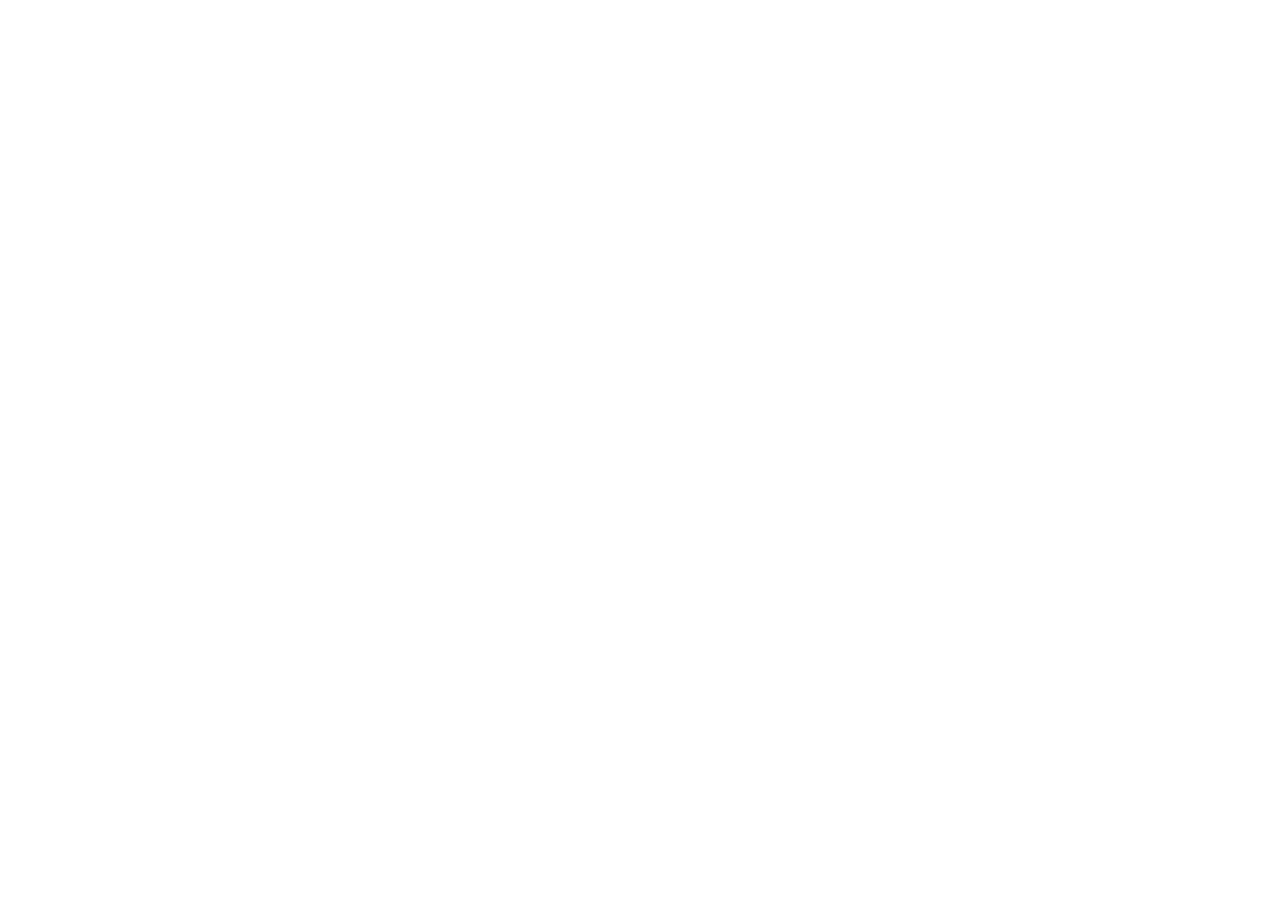
==== index.html @ 113ba279 "Update index.html" ====
<!doctype html>
<html lang="vi">

<head>

    <meta http-equiv="Content-Type" content="text/html; charset=utf-8" />
    <meta http-equiv="Cache-control" content="max-age=2592000,public" />
    <meta http-equiv="X-UA-Compatible" content="IE=Edge">
    <!-- Mobile Specific Metas -->
    <meta name="viewport" content="width=device-width, initial-scale=1, maximum-scale=1, user-scalable=no" />
    <title>HỌC VIỆN AI</title>

    <meta http-equiv="content-language" content="vi_VN" />

    <link href="https://cdnjs.cloudflare.com/ajax/libs/flowbite/2.3.0/flowbite.min.css" rel="stylesheet">
    <link href="https://rsms.me/inter/inter.css" rel="stylesheet">
    <link href="./master/css/amazonmenu.css?v=1733197564" rel="stylesheet">
    <link href="./master/css/style.css?v=1741248338" rel="stylesheet">
    <link href="./master/css/jquery-ui.css?v=1733197564" rel="stylesheet">
    <link href="./media/styles_v2018/font-awesome.css?v=1733197564" rel="stylesheet">
    <link href="https://cdnjs.cloudflare.com/ajax/libs/Swiper/11.0.5/swiper-bundle.min.css" rel="stylesheet">
    <link href="https://unpkg.com/aos@2.3.1/dist/aos.css" rel="stylesheet">
    <link href="https://cdnjs.cloudflare.com/ajax/libs/select2/4.0.7/css/select2.min.css" rel="stylesheet">
    <link href="./master/css/pagination.css?v=1733197564" rel="stylesheet">

    <script src="./master/js/jquery-3.7.1.min.js?v=1733197564"></script>
    <script src="./master/js/tailwind.js?v=1742453843"></script>
    <script src="./master/js/tailwind-config.js?v=1742453843"></script>
    <script src="./master/js/swiper-bundle.min.js?v=1733197564"></script>
    <script src="https://cdnjs.cloudflare.com/ajax/libs/flowbite/2.3.0/flowbite.min.js"></script>
    <script src='//cdnjs.cloudflare.com/ajax/libs/lazysizes/5.1.2/lazysizes.min.js'></script>
    <style>.checklogin
        
        ,.checklogin_ok{display:none}</style>
</head>

<body>

    <header class="sticky z-30 md:z-40 top-0 bg-white shadow-2xl master-header">
        <div class="hidden md:block">
            <div class="py-4 px-6">
                <div class="flex flex-row">
                    <div class="2xl:basis-7/12 lg:basis-6/12 basis-7/12 flex xl:gap-8 w-auto items-center gap-4">
                        <style>
                            .amazonmenu>ul {
                                height: fit-content;
                            }
                        </style>

                        <div class="flex items-center gap-4">
                            <a href="https://hocvienungdungai.com/">
                                <img width="140" class="max-w-none lazyload" src="./images/logo.png" alt="Học Online: 2000+ Khóa học trực tuyến cho người đi làm">
                            </a>
                        </div>
                        <div class="unica-menu-cate my-auto">
                            <div class="flex w-36 text-lg items-center uppercase gap-2">
                                <svg xmlns="http://www.w3.org/2000/svg" width="18" height="18" viewBox="0 0 18 18" fill="none">
                                    <path d="M7.27502 1.125H3.15002C2.5287 1.125 2.02502 1.62868 2.02502 2.25V6.375C2.02502 6.99632 2.5287 7.5 3.15002 7.5H7.27502C7.89634 7.5 8.40002 6.99632 8.40002 6.375V2.25C8.40002 1.62868 7.89634 1.125 7.27502 1.125Z" fill="#6CC4F5" />
                                    <path d="M17.3017 3.53205L14.4679 0.698172C14.2608 0.49139 13.9801 0.375244 13.6875 0.375244C13.3949 0.375244 13.1142 0.49139 12.9071 0.698172L10.0732 3.53205C9.86627 3.73902 9.75 4.01973 9.75 4.31242C9.75 4.60512 9.86627 4.88583 10.0732 5.0928L12.9071 7.92667C13.1143 8.13318 13.3949 8.24914 13.6875 8.24914C13.98 8.24914 14.2607 8.13318 14.4679 7.92667L17.3017 5.0928C17.5087 4.88583 17.625 4.60512 17.625 4.31242C17.625 4.01973 17.5087 3.73902 17.3017 3.53205Z" fill="#F2C94C" />
                                    <path d="M15.7501 9.59985H11.6251C11.0038 9.59985 10.5001 10.1035 10.5001 10.7249V14.8499C10.5001 15.4712 11.0038 15.9749 11.6251 15.9749H15.7501C16.3714 15.9749 16.8751 15.4712 16.8751 14.8499V10.7249C16.8751 10.1035 16.3714 9.59985 15.7501 9.59985Z" fill="#6CC4F5" />
                                    <path d="M7.27502 9.59985H3.15002C2.5287 9.59985 2.02502 10.1035 2.02502 10.7249V14.8499C2.02502 15.4712 2.5287 15.9749 3.15002 15.9749H7.27502C7.89634 15.9749 8.40002 15.4712 8.40002 14.8499V10.7249C8.40002 10.1035 7.89634 9.59985 7.27502 9.59985Z" fill="#6CC4F5" />
                                </svg>
                                Danh mục
                            </div>

                            <nav id="mysidebarmenu" class="amazonmenu">
                                <ul>
                                    <li>
                                        <a href="https://hocvienungdungai.com/"><i class="fa fa-home"></i> Trang chủ</a>
                                    </li>
                                    <li>
                                        <a target="_blank" href="https://hocvienungdungai.com/courses"><i class="fa fa-user"></i> Khóa học AI</a>
                                    </li>
                                    <li>
                                        <a target="_blank" href="https://hocvienungdungai.com/courses"><i class="fa fa-cubes"></i> Bộ trợ lý AI</a>
                                    </li>
                                    <li>
                                        <a target="_blank" href="https://hocvienungdungai.com/courses"><i class="fa fa-bell"></i> AI-Agents</a>
                                    </li>
                                    <li>
                                        <a target="_blank" href="https://hocvienungdungai.com/courses"><i class="fa fa-building"></i> Đào tạo Inhouse</a>
                                    </li>
                                    <li>
                                        <a target="_blank" href="https://hocvienungdungai.com/news"><i class="fa fa-newspaper-o"></i> Tin Tức</a>
                                    </li>
                                    <li class="hassub">
                                        <a href="#"><i class="fa fa-info-circle"></i> Về chúng tôi</a>
                                        <ul class="child issub" style="z-index: 1002; display: none;">
                                            <li><a href="https://hocvienungdungai.com/lien-he">Liên hệ</a></li>
                                            <li><a href="https://hocvienungdungai.com/thanh-toan">Thanh toán</a></li>
                                            <li><a href="https://hocvienungdungai.com/ve-hoc-vien">Về Học Viện</a></li>
                                            <li><a href="https://hocvienungdungai.com/ve-founder">Về Founder</a></li>
                                        </ul>
                                    </li>
                                </ul>
                            </nav>
                        </div>

                        <script>
                            jQuery(function() {
                                amazonmenu.init({
                                    menuid: 'mysidebarmenu'
                                })
                            })
                        </script>
                        <div class="w-full">
                            <form class="relative" method="GET" action="https://hocvienungdungai.com/search">
                                <input autocomplete="on" name="key" id="text_search" type="text" class="block w-full px-4 py-2.5 text-sm text-gray-900 border border-gray-300 rounded-full bg-gray-50 focus:ring-gray-500 focus:border-gray-500" placeholder="Tìm khóa học, giảng viên" required>
                                <button type="submit" class="absolute top-0 right-0 h-full pr-4">
                                    <svg width="24" height="24" viewBox="0 0 24 24" fill="none" xmlns="http://www.w3.org/2000/svg">
                                        <path d="M11 19C15.4183 19 19 15.4183 19 11C19 6.58172 15.4183 3 11 3C6.58172 3 3 6.58172 3 11C3 15.4183 6.58172 19 11 19Z" stroke="#929495" stroke-width="2" stroke-linecap="round" stroke-linejoin="round" />
                                        <path d="M20.9999 21L16.6499 16.65" stroke="#929495" stroke-width="2" stroke-linecap="round" stroke-linejoin="round" />
                                    </svg>
                                </button>
                            </form>
                        </div>
                    </div>
                    <div class="2xl:basis-5/12 lg:basis-6/12 basis-5/12 flex justify-end xl:gap-6 gap-4">


                        <div class="my-auto">
                            <a href="https://hocvienungdungai.com/cart" class="relative">
                                <svg width="24" height="24" viewBox="0 0 24 24" fill="none" xmlns="http://www.w3.org/2000/svg">
                                    <path d="M9 22C9.55228 22 10 21.5523 10 21C10 20.4477 9.55228 20 9 20C8.44772 20 8 20.4477 8 21C8 21.5523 8.44772 22 9 22Z" stroke="black" stroke-width="2" stroke-linecap="round" stroke-linejoin="round" />
                                    <path d="M20 22C20.5523 22 21 21.5523 21 21C21 20.4477 20.5523 20 20 20C19.4477 20 19 20.4477 19 21C19 21.5523 19.4477 22 20 22Z" stroke="black" stroke-width="2" stroke-linecap="round" stroke-linejoin="round" />
                                    <path d="M1 1H5L7.68 14.39C7.77144 14.8504 8.02191 15.264 8.38755 15.5583C8.75318 15.8526 9.2107 16.009 9.68 16H19.4C19.8693 16.009 20.3268 15.8526 20.6925 15.5583C21.0581 15.264 21.3086 14.8504 21.4 14.39L23 6H6" stroke="black" stroke-width="2" stroke-linecap="round" stroke-linejoin="round" />
                                </svg>
                                <div id="quantity-cart">
                                </div>
                            </a>
                        </div>

                            
                        <div class="my-auto checklogin">
                            <a class="block font-bold" target="_blank" href="https://hocvienungdungai.com/signin?redirect=https%3A%2F%2Fhocvienungdungai.com%2F">Đăng nhập</a>
                        </div>
                        <div class="my-auto p-3 text-white bg-[#1782FB] rounded font-bold checklogin">
                            <a class="block" target="_blank" href="https://hocvienungdungai.com/signin?redirect=https%3A%2F%2Fhocvienungdungai.com%2F">Đăng ký</a>
                        </div>

                       <div class="my-auto p-3 text-white bg-[#1782FB] rounded font-bold checklogin_ok">
                            <a class="block" target="_blank" href="https://hocvienungdungai.com/my-courses">Khóa học của tôi</a>
                        </div>
                       <div class="my-auto p-3 checklogin_ok">
                            <a class="block xinchao"></a>
                        </div>
                    </div>
                </div>
            </div>
        </div>
        <!--Menu mobile-->
        <div class="lg:hidden md:hidden">
            <div class="grid grid-cols-3 px-4 py-3.5">
                <div>
                    <button class="text-2xl" type="button" data-drawer-target="drawer-left-navbar" data-drawer-show="drawer-left-navbar" data-drawer-placement="left" aria-controls="drawer-left-navbar">
                        <svg width="24" height="29" viewBox="0 0 24 29" fill="none" xmlns="http://www.w3.org/2000/svg">
                            <path d="M3 12H21" stroke="black" stroke-width="2" stroke-linecap="round" stroke-linejoin="round" />
                            <path d="M3 6H21" stroke="black" stroke-width="2" stroke-linecap="round" stroke-linejoin="round" />
                            <path d="M3 18H21" stroke="black" stroke-width="2" stroke-linecap="round" stroke-linejoin="round" />
                            <path d="M2.5593 22.9091H3.49148L5.11222 26.8665H5.17188L6.79261 22.9091H7.72479V28H6.99396V24.3161H6.94673L5.44531 27.9925H4.83878L3.33736 24.3136H3.29013V28H2.5593V22.9091ZM8.84153 28V22.9091H12.0333V23.5703H9.60964V25.1214H11.8667V25.7802H9.60964V27.3388H12.0631V28H8.84153ZM17.1683 22.9091V28H16.4624L13.8746 24.2663H13.8274V28H13.0593V22.9091H13.7702L16.3604 26.6477H16.4077V22.9091H17.1683ZM21.5626 22.9091H22.3332V26.2575C22.3332 26.6138 22.2495 26.9295 22.0821 27.2045C21.9147 27.478 21.6794 27.6934 21.3762 27.8509C21.0729 28.0066 20.7174 28.0845 20.3097 28.0845C19.9037 28.0845 19.5491 28.0066 19.2458 27.8509C18.9426 27.6934 18.7072 27.478 18.5399 27.2045C18.3725 26.9295 18.2888 26.6138 18.2888 26.2575V22.9091H19.0569V26.1953C19.0569 26.4257 19.1075 26.6303 19.2085 26.8093C19.3113 26.9883 19.4563 27.1291 19.6436 27.2319C19.8308 27.333 20.0529 27.3835 20.3097 27.3835C20.5683 27.3835 20.7912 27.333 20.9784 27.2319C21.1673 27.1291 21.3115 26.9883 21.411 26.8093C21.512 26.6303 21.5626 26.4257 21.5626 26.1953V22.9091Z" fill="black" />
                        </svg>
                    </button>
                </div>
                <a href="https://hocvienungdungai.com/">
                    <img class="w-[140px] lazyload" data-src="./images/logo.png" alt="Học Online: 2000+ Khóa học trực tuyến cho người đi làm">
                </a>
                <div class="flex justify-end items-center gap-6">
                    <svg data-modal-target="search-modal" data-modal-toggle="search-modal" data-modal-placement="top" width="24" height="24" viewBox="0 0 24 24" fill="none" xmlns="http://www.w3.org/2000/svg">
                        <path d="M11 19C15.4183 19 19 15.4183 19 11C19 6.58172 15.4183 3 11 3C6.58172 3 3 6.58172 3 11C3 15.4183 6.58172 19 11 19Z" stroke="black" stroke-width="2" stroke-linecap="round" stroke-linejoin="round" />
                        <path d="M20.9999 21L16.6499 16.65" stroke="black" stroke-width="2" stroke-linecap="round" stroke-linejoin="round" />
                    </svg>
                    <a href="/cart" class="relative">
                        <svg width="24" height="24" viewBox="0 0 24 24" fill="none" xmlns="http://www.w3.org/2000/svg">
                            <path d="M9 22C9.55228 22 10 21.5523 10 21C10 20.4477 9.55228 20 9 20C8.44772 20 8 20.4477 8 21C8 21.5523 8.44772 22 9 22Z" stroke="black" stroke-width="2" stroke-linecap="round" stroke-linejoin="round" />
                            <path d="M20 22C20.5523 22 21 21.5523 21 21C21 20.4477 20.5523 20 20 20C19.4477 20 19 20.4477 19 21C19 21.5523 19.4477 22 20 22Z" stroke="black" stroke-width="2" stroke-linecap="round" stroke-linejoin="round" />
                            <path d="M1 1H5L7.68 14.39C7.77144 14.8504 8.02191 15.264 8.38755 15.5583C8.75318 15.8526 9.2107 16.009 9.68 16H19.4C19.8693 16.009 20.3268 15.8526 20.6925 15.5583C21.0581 15.264 21.3086 14.8504 21.4 14.39L23 6H6" stroke="black" stroke-width="2" stroke-linecap="round" stroke-linejoin="round" />
                        </svg>
                    </a>
                </div>
            </div>
            <div class="mb-input-search hidden">
                <div class="c_quick-search__form">
                    <form class="searchbox" method="GET" action="https://hocvienungdungai.com/search">
                        <input autocomplete="off" type="text" class="form-control sm-form" name="key" placeholder="Tìm khóa học, giảng viên" required="">
                        <button type="submit" class="btn sm-btn-search"><i class="fa fa-search" aria-hidden="true"></i>
                        </button>
                    </form>
                </div>
            </div>
        </div>
    </header>

    <div id="drawer-left-navbar" class="fixed top-0 left-0 z-40 transition-transform -translate-x-full w-96" tabindex="-1" aria-labelledby="drawer-left-label">
        <div class="w-80 bg-white h-screen overflow-y-auto">
            <div class="border-t p-4 text-[#BF4A01]">
                <div class="mt-2 checklogin ">
                    <a class="block"  target="_blank" href="https://hocvienungdungai.com/signin?redirect=https%3A%2F%2Fhocvienungdungai.com%2F">Đăng nhập</a>
                </div>
                <div class="my-4 checklogin ">
                    <a class="block" target="_blank" href="https://hocvienungdungai.com/signin?redirect=https%3A%2F%2Fhocvienungdungai.com%2F">Đăng ký</a>
                </div>

                 <div class="mt-2 checklogin_ok text-white bg-[#1782FB]">
                            <a class="block" target="_blank" href="https://hocvienungdungai.com/my-courses">Khóa học của tôi</a>
                        </div>
                       <div class="mt-2 checklogin_ok">
                            <a class="block xinchao"></a>
                        </div>
                
            </div>
            <div class="border-t p-4">
                <div class="mt-2">
                    <a class="block" target="_blank" href="https://hocvienungdungai.com/activated">Kích hoạt khóa học</a>
                </div>
            </div>
            <div class="border-t p-4">
                <div class="font-bold pb-3 flex justify-between" aria-controls="dropdown-category-sidebar" data-collapse-toggle="dropdown-category-sidebar">
                    Danh mục <svg class="w-3 h-3" aria-hidden="true" xmlns="http://www.w3.org/2000/svg" fill="none" viewBox="0 0 10 6">
                        <path stroke="currentColor" stroke-linecap="round" stroke-linejoin="round" stroke-width="2" d="m1 1 4 4 4-4" />
                    </svg>
                </div>
                <div id="dropdown-category-sidebar">
                    <div class="pb-4">
                        <a class="flex gap-1.5 items-center" href="/"><i class="w-4 fa fa-home" aria-hidden="true"></i>
                            Trang chủ</a>
                    </div>
                    <div class="pb-4">
                        <a class="flex gap-1.5 items-center" target="_blank" href="https://hocvienungdungai.com/courses"><i class="w-4 fa fa-user" aria-hidden="true"></i> Khóa học AI</a>
                    </div>
                    <div class="pb-4">
                        <a class="flex gap-1.5 items-center" target="_blank" href="https://hocvienungdungai.com"><i class="w-4 fa fa-cubes" aria-hidden="true"></i> Bộ trợ lý AI</a>
                    </div>
                    <div class="pb-4">
                        <a class="flex gap-1.5 items-center" target="_blank" href="https://hocvienungdungai.com"><i class="w-4 fa fa-bell" aria-hidden="true"></i> AI-Agents</a>
                    </div>
                    <div class="pb-4">
                        <a class="flex gap-1.5 items-center" target="_blank" href="https://hocvienungdungai.com"><i class="w-4 fa fa-building" aria-hidden="true"></i> Đào tạo Inhouse</a>
                    </div>
                    <div class="pb-4">
                        <a class="flex gap-1.5 items-center" href="/news"><i class="w-4 fa fa-newspaper-o" aria-hidden="true"></i> Giải pháp Doanh nghiệp</a>
                    </div>
                    <div class="pb-4">
                        <a class="flex gap-1.5 items-center" href="/news"><i class="w-4 fa fa-newspaper-o" aria-hidden="true"></i> Tin Tức AI</a>
                    </div>
                    <div class="pb-4">
                        <div class="flex gap-1.5 items-center font-bold"><i class="w-4 fa fa-info-circle" aria-hidden="true"></i> Về Học Viện</div>
                        <div class="pl-7 flex flex-col gap-2 mt-2">
                            <a class="flex gap-1.5 items-center" href="/lien-he"><i class="fa fa-angle-right"></i> Liên
                                hệ</a>
                            <a class="flex gap-1.5 items-center" href="/thanh-toan"><i class="fa fa-angle-right"></i>
                                Thanh toán</a>
                            <a class="flex gap-1.5 items-center" href="/ve-hoc-vien"><i class="fa fa-angle-right"></i>
                                Về Học Viện</a>
                            <a class="flex gap-1.5 items-center" href="/ve-founder"><i class="fa fa-angle-right"></i> Về
                                Founder</a>
                        </div>
                    </div>
                </div>
            </div>
            <div class="border-t px-4 py-6">
                <a class="flex gap-2.5 items-center" href="/app">
                    <svg width="18" height="18" viewBox="0 0 18 18" fill="none" xmlns="http://www.w3.org/2000/svg">
                        <g clip-path="url(#clip0_418_5860)">
                            <path d="M9 16.5C13.1421 16.5 16.5 13.1421 16.5 9C16.5 4.85786 13.1421 1.5 9 1.5C4.85786 1.5 1.5 4.85786 1.5 9C1.5 13.1421 4.85786 16.5 9 16.5Z" fill="black" stroke="black" stroke-width="2" stroke-linecap="round" stroke-linejoin="round" />
                            <path d="M6 9L9 12L12 9" stroke="white" stroke-width="2" stroke-linecap="round" stroke-linejoin="round" />
                            <path d="M9 6V12" stroke="white" stroke-width="2" stroke-linecap="round" stroke-linejoin="round" />
                        </g>
                        <defs>
                            <clipPath id="clip0_418_5860">
                                <rect width="18" height="18" fill="white" />
                            </clipPath>
                        </defs>
                    </svg>
                    Tải app </a>
            </div>
            <div class="border-t p-4">
                <p class="font-bold">Hỗ trợ</p>
                <div class="py-4 flex gap-2.5 items-center">
                    <svg style="vertical-align: middle; margin-right: 10px" width="18" height="18" viewBox="0 0 18 18" fill="none" xmlns="http://www.w3.org/2000/svg">
                        <g clip-path="url(#clip0_330_6154)">
                            <path d="M17.25 5.25V0.75H12.75" stroke="black" stroke-width="2" stroke-linecap="round" stroke-linejoin="round" />
                            <path d="M12 6L17.25 0.75" stroke="black" stroke-width="2" stroke-linecap="round" stroke-linejoin="round" />
                            <path d="M16.5001 12.69V14.94C16.5009 15.1489 16.4581 15.3556 16.3745 15.547C16.2908 15.7384 16.168 15.9102 16.0141 16.0514C15.8602 16.1926 15.6785 16.3001 15.4806 16.367C15.2828 16.434 15.0731 16.4588 14.8651 16.44C12.5572 16.1892 10.3403 15.4006 8.39257 14.1375C6.58044 12.986 5.04407 11.4496 3.89257 9.63751C2.62506 7.68092 1.83625 5.45326 1.59007 3.13501C1.57133 2.92761 1.59598 2.71858 1.66245 2.52123C1.72892 2.32388 1.83575 2.14253 1.97615 1.98873C2.11654 1.83493 2.28743 1.71204 2.47792 1.6279C2.6684 1.54376 2.87433 1.50021 3.08257 1.50001H5.33257C5.69655 1.49643 6.04942 1.62532 6.32539 1.86266C6.60137 2.1 6.78163 2.4296 6.83257 2.79001C6.92754 3.51006 7.10366 4.21706 7.35757 4.89751C7.45848 5.16595 7.48032 5.4577 7.4205 5.73817C7.36069 6.01865 7.22172 6.27609 7.02007 6.48001L6.06757 7.43251C7.13524 9.31017 8.68991 10.8648 10.5676 11.9325L11.5201 10.98C11.724 10.7784 11.9814 10.6394 12.2619 10.5796C12.5424 10.5198 12.8341 10.5416 13.1026 10.6425C13.783 10.8964 14.49 11.0725 15.2101 11.1675C15.5744 11.2189 15.9071 11.4024 16.145 11.6831C16.3828 11.9638 16.5092 12.3222 16.5001 12.69Z" stroke="black" stroke-width="2" stroke-linecap="round" stroke-linejoin="round" />
                        </g>
                        <defs>
                            <clipPath id="clip0_330_6154">
                                <rect width="18" height="18" fill="white" />
                            </clipPath>
                        </defs>
                    </svg>
                    Hotline: <span><a href="tel: 090 488 6095"> 090 488 6095</a></span>
                </div>
                <div class="pb-1 flex gap-2.5 items-center">
                    <svg style="vertical-align: middle; margin-right: 10px" width="18" height="18" viewBox="0 0 18 18" fill="none" xmlns="http://www.w3.org/2000/svg">
                        <path d="M3 3H15C15.825 3 16.5 3.675 16.5 4.5V13.5C16.5 14.325 15.825 15 15 15H3C2.175 15 1.5 14.325 1.5 13.5V4.5C1.5 3.675 2.175 3 3 3Z" stroke="black" stroke-width="2" stroke-linecap="round" stroke-linejoin="round" />
                        <path d="M16.5 4.5L9 9.75L1.5 4.5" stroke="black" stroke-width="2" stroke-linecap="round" stroke-linejoin="round" />
                    </svg>
                    Email: <span>cskh@unica.vn</span>
                </div>
            </div>
        </div>
        <button type="button" data-drawer-hide="drawer-left-navbar" aria-controls="drawer-left-navbar" class="text-gray-400 bg-white rounded-full text-sm w-10 h-10 absolute top-2.5 end-2.5 inline-flex items-center justify-center">
            <svg xmlns="http://www.w3.org/2000/svg" fill="none" viewBox="0 0 24 24" stroke-width="1.5" stroke="currentColor" class="w-6 h-6">
                <path stroke-linecap="round" stroke-linejoin="round" d="M10.5 19.5 3 12m0 0 7.5-7.5M3 12h18" />
            </svg>
            <span class="sr-only">Close menu</span>
        </button>
    </div>
    <div id="search-modal" data-modal-placement="top-left" tabindex="-1" class="fixed top-0 left-0 right-0 z-50 hidden w-full p-4 overflow-x-hidden overflow-y-auto md:inset-0 h-[calc(100%-1rem)] max-h-full min-h-full">
        <div class="relative w-full max-w-2xl max-h-full">
            <!-- Modal content -->
            <div class="relative p-4 w-full max-w-2xl max-h-full min-h-24 shadow w-full search-box">
                <form class="relative" method="GET" action="https://hocvienungdungai.com/search">
                    <input autocomplete="on" name="key" id="text_search_sidebar" value="" type="text" class="block w-full px-4 py-2.5 text-sm text-gray-900 border border-gray-300 rounded-full bg-gray-50 focus:ring-gray-500 focus:border-gray-500" placeholder="Tìm khóa học, giảng viên" required>

                    <button type="submit" class="absolute top-0 right-0 h-full pr-4">
                        <svg width="24" height="24" viewBox="0 0 24 24" fill="none" xmlns="http://www.w3.org/2000/svg">
                            <path d="M11 19C15.4183 19 19 15.4183 19 11C19 6.58172 15.4183 3 11 3C6.58172 3 3 6.58172 3 11C3 15.4183 6.58172 19 11 19Z" stroke="#929495" stroke-width="2" stroke-linecap="round" stroke-linejoin="round" />
                            <path d="M20.9999 21L16.6499 16.65" stroke="#929495" stroke-width="2" stroke-linecap="round" stroke-linejoin="round" />
                        </svg>
                    </button>
                </form>
                <div id="search_sidebar_result" class="py-4"></div>
            </div>
        </div>
    </div>
    <nav class="bg-[#003555]">
        <div class="py-4 px-4 lg:px-6 flex relative overflow-hidden lg:overflow-visible text-white">
            <div class="swiper mySwiperTag pr-4">
                <div class="swiper-wrapper">
                    <a href="/" class="w-fit swiper-slide hover:text-[#85c6ff]">Trang chủ</a>
                    <a target="_blank" href="https://hocvienungdungai.com/courses" class="w-fit swiper-slide hover:text-[#85c6ff]">Khóa học AI</a>
                    <a target="_blank" href="https://hocvienungdungai.com/courses" class="w-fit swiper-slide hover:text-[#85c6ff]">Bộ trợ lý AI</a>
                    <a target="_blank" href="https://hocvienungdungai.com/courses" class="w-fit swiper-slide hover:text-[#85c6ff]">AI-Agents</a>
                    <a target="_blank" href="https://hocvienungdungai.com/courses" class="w-fit swiper-slide hover:text-[#85c6ff]">Đào tạo Inhouse</a>
                    <a target="_blank" href="/news" class="w-fit swiper-slide hover:text-[#85c6ff]">Giải pháp Doanh nghiệp</a>

                    <a href="/lien-he" class="w-fit swiper-slide hover:text-[#85c6ff]">Tin Tức AI</a>
                    <a href="/ve-hoc-vien" class="w-fit swiper-slide hover:text-[#85c6ff]">Về Học Viện</a>
                </div>
            </div>
        </div>
    </nav>
    <script>
        let swiperTag = new Swiper('.mySwiperTag', {
            slidesPerView: 'auto',
            autoplay: true,
            spaceBetween: 24
        });
    </script>

    <div class="bg-[#F1F5F8] text-black">
        <main id="main" class="flex-shrink-0" role="main">
            <div class="max-w-8xl mx-auto md:pt-4 pt-0" id="slide-menu-home">
                <div class="swiper bannerSwiper">
                    <div class="swiper-wrapper">
                        <div class="swiper-slide">
                            <a target="_blank" href="#" title="AI INHOUSE">
                                <img class="w-full h-auto md:rounded lazyload" data-src="./images/banner/huanluyentrolyaidai.png" alt="AI INHOUSE">
                            </a>
                        </div>
                        <div class="swiper-slide">
                            <a target="_blank" href="#" title="Khóa học Zoom: Youtube A.I">
                                <img class="w-full h-auto md:rounded lazyload" data-src="./images/banner/5ngaylamchuai.png" alt="Khóa học Zoom: Youtube A.I">
                            </a>
                        </div>
                        <div class="swiper-slide">
                            <a target="_blank" href="#" title="Ứng dụng AI và ChatGPT tăng trưởng thu nhập và doanh số">
                                <img class="w-full h-auto md:rounded lazyload" data-src="./images/banner/abmdai.png" alt="Ứng dụng AI và ChatGPT tăng trưởng thu nhập và doanh số">
                            </a>
                        </div>
                        <div class="swiper-slide">
                            <a target="_blank" href="#" title="Ứng dụng AI và ChatGPT tăng trưởng thu nhập và doanh số">
                            <img class="w-full h-auto md:rounded lazyload" data-src="./images/banner/aiagent.png" alt="Ứng dụng AI và ChatGPT tăng trưởng thu nhập và doanh số">
                            </a>
                        </div>
                        <div class="swiper-slide">
                            <a target="_blank" href="#" title="Ứng dụng AI và ChatGPT tăng trưởng thu nhập và doanh số">
                                <img class="w-full h-auto md:rounded lazyload" data-src="./images/banner/airevolution.png" alt="Ứng dụng AI và ChatGPT tăng trưởng thu nhập và doanh số">
                            </a>
                        </div>
                        <div class="swiper-slide">
                            <a target="_blank" href="#" title="Ứng dụng AI và ChatGPT tăng trưởng thu nhập và doanh số">
                                <img class="w-full h-auto md:rounded lazyload" data-src="./images/banner/shopeemaster.png" alt="Ứng dụng AI và ChatGPT tăng trưởng thu nhập và doanh số">
                            </a>
                        </div>
                    </div>
                    <div class="swiper-pagination"></div>
                </div>
            </div>
            <script>
                var swiper = new Swiper(".bannerSwiper", {
                    spaceBetween: 30,
                    pagination: {
                        el: ".swiper-pagination",
                        clickable: true,
                        renderBullet: function(index, className) {
                            return '<span class="' + className + ' w-4 h-4 bg-[#f26c4f] border border-white"></span>';
                        },
                    },
                    autoplay: {
                        delay: 3500,
                        disableOnInteraction: false,
                    },
                });
            </script>

            <!-- Slogan 4 cột Unica AI với tiêu đề -->
            <!-- Thay đổi phần icon trong 4 cột CHƯƠNG TRÌNH ĐÀO TẠO AI -->
            <style>
                .ai-icon-gradient {
                    border-radius: 50%;
                    background-image: -moz-linear-gradient(45deg, #0090ff 0%, #0cf 100%);
                    background-image: -webkit-linear-gradient(45deg, #0090ff 0%, #0cf 100%);
                    background-image: -ms-linear-gradient(45deg, #0090ff 0%, #0cf 100%);
                    box-shadow: 7.607px 16.314px 26px 0 rgba(0, 135, 220, .0026);
                    width: 112px;
                    height: 112px;
                    display: block;
                    margin: auto;
                    text-align: center;
                    line-height: 112px;
                    margin-top: -75px;
                    margin-bottom: 35px;
                    color: #fff;
                    font-size: 48px;
                }
            </style>
            <div class="max-w-8xl mx-auto px-4 py-12" style=" position: relative; overflow: hidden;">

                <div class="text-center mb-14 relative z-10">
                    <h2 class="shine-text animate-gradient-text">CHƯƠNG TRÌNH ĐÀO TẠO AI</h2>

                    <style>
                        .shine-text,
                        .animate-gradient-text {
                            position: relative;
                            font-size: 2.5rem;
                            /* To hơn mặc định, responsive */
                            font-weight: 800;
                            letter-spacing: 1px;
                            line-height: 2;
                            text-transform: uppercase;
                            background: linear-gradient(272deg, #0cf, #1782fb, #1c64f2, #003250, #003250);
                            background-size: 300% 300%;
                            background-clip: text;
                            -webkit-background-clip: text;
                            color: transparent;
                            -webkit-text-fill-color: transparent;
                            animation: gradient-move 2s linear infinite;
                            text-align: center;
                            margin-bottom: 1.5rem;
                        }

                        @media (min-width: 768px) {

                            .shine-text,
                            .animate-gradient-text {
                                font-size: 1.5rem;
                            }
                        }

                        @media (min-width: 1200px) {

                            .shine-text,
                            .animate-gradient-text {
                                font-size: 2.5rem;
                            }
                        }

                        @keyframes gradient-move {
                            0% {
                                background-position: 0% 10%;
                            }

                            100% {
                                background-position: 100% 50%;
                            }
                        }
                    </style>

                    <p class="max-w-6xl mx-auto text-lg md:text-xl font-medium leading-relaxed animate__animated animate__fadeInUp">
                        Học viện Ứng dụng AI cung cấp hệ thống đào tạo toàn diện, đáp ứng nhu cầu học tập và triển khai
                        AI ở nhiều cấp độ khác nhau – từ cá nhân đến doanh nghiệp. Chúng tôi mang đến các hình thức đào
                        tạo linh hoạt, hiệu quả, phù hợp với mục tiêu thực tiễn và năng lực ứng dụng cụ thể.
                    </p>
                </div>

                <div class="grid grid-cols-1 md:grid-cols-2 lg:grid-cols-4 gap-8 relative z-10">

                    <style>
                        .glow-effect {
                            position: absolute;
                            top: -100%;
                            left: -100%;
                            width: 300%;
                            height: 300%;
                            background: linear-gradient(45deg,
                                    transparent 40%,
                                    rgba(255, 255, 255, 0.1) 60%,
                                    transparent 50%);
                            animation-delay: 5s;
                            /* Delay to reduce frequency */
                            animation: sweepDiagonal 5s linear infinite;
                            pointer-events: none;

                        }

                        @keyframes sweepDiagonal {
                            0% {
                                transform: translate(-60%, 60%);
                            }

                            100% {
                                transform: translate(60%, -60%);
                            }
                        }
                    </style>
                    <!-- Khóa Học E-Learning -->
                    <div class="relative group rounded-2xl shadow-2xl p-8 flex flex-col items-center text-center overflow-hidden hover:scale-105 transition-transform duration-300 animate__animated animate__zoomIn border border-[#1782FB]/20" style="background: linear-gradient(255.85deg, #05302d 0%, #0f1437 80%, #1782FB 120%); position: relative;">
                        <!-- Glowing Background Effect -->
                        <div class="absolute inset-0 overflow-hidden">
                            <div class="glow-effect"></div>
                        </div>
                        <div class="bg-gradient-to-tr from-[#0cceb0] to-[#1782FB] rounded-full w-20 h-20 flex items-center justify-center mb-5 shadow-lg border-4 border-white">
                            <i class="fa fa-laptop text-white text-4xl"></i>
                        </div>
                        <div class="font-bold text-xl mb-2 text-[#0cceb0]">Khóa Học E-Learning</div>
                        <div class="text-gray-100 text-base mb-2">Học mọi lúc, mọi nơi với nội dung đã được đóng gói sẵn
                        </div>
                        <div class="text-gray-300 text-sm">Các khóa học E-Learning của Học viện được xây dựng bài bản
                            theo lộ trình rõ ràng, bao gồm video bài giảng, tài liệu học tập và bài kiểm tra đánh giá.
                            Người học có thể chủ động thời gian học tập, dễ dàng tiếp cận kiến thức về AI, từ nền tảng
                            đến chuyên sâu.</div>
                    </div>
                    <!-- Đào Tạo Online -->
                    <div class="relative group rounded-2xl shadow-2xl p-8 flex flex-col items-center text-center overflow-hidden hover:scale-105 transition-transform duration-300 animate__animated animate__zoomIn border border-[#0cceb0]/20" style="background: linear-gradient(255.85deg, #05302d 0%, #0f1437 80%, #1782FB 120%);animation-delay:0.1s;">
                        <div class="absolute inset-0 overflow-hidden">
                            <div class="glow-effect"></div>
                        </div>
                        <div class="bg-gradient-to-tr from-[#1782FB] to-[#0cceb0] rounded-full w-20 h-20 flex items-center justify-center mb-5 shadow-lg border-4 border-white">
                            <i class="fa fa-users text-white text-4xl"></i>
                        </div>
                        <div class="font-bold text-xl mb-2 text-[#1782FB]">Đào Tạo Online</div>
                        <div class="text-gray-100 text-base mb-2">Học trực tuyến cùng giảng viên qua nền tảng Zoom</div>
                        <div class="text-gray-300 text-sm">Chương trình đào tạo online giúp học viên tương tác trực tiếp
                            với giảng viên, giải đáp thắc mắc ngay trong buổi học và thực hành trực tiếp theo hướng dẫn.
                            Các khóa học được thiết kế theo nhóm nhỏ nhằm đảm bảo chất lượng giảng dạy và cá nhân hóa
                            trải nghiệm học tập.</div>
                    </div>
                    <!-- Đào Tạo Inhouse -->
                    <div class="relative group rounded-2xl shadow-2xl p-8 flex flex-col items-center text-center overflow-hidden hover:scale-105 transition-transform duration-300 animate__animated animate__zoomIn border border-[#1782FB]/20" style="background: linear-gradient(255.85deg, #05302d 0%, #0f1437 80%, #1782FB 120%); position: relative;">
                        <!-- Glowing Background Effect -->
                        <div class="absolute inset-0 overflow-hidden">
                            <div class="glow-effect"></div>
                        </div>
                        <div class="absolute -bottom-8 right-8 opacity-10 text-[90px] pointer-events-none"><i class="fa fa-building"></i></div>
                        <div class="bg-gradient-to-tr from-[#2ad38b] to-[#1782FB] rounded-full w-20 h-20 flex items-center justify-center mb-5 shadow-lg border-4 border-white">
                            <i class="fa fa-briefcase text-white text-4xl"></i>
                        </div>
                        <div class="font-bold text-xl mb-2 text-[#2ad38b]">Đào Tạo Inhouse</div>
                        <div class="text-gray-100 text-base mb-2">Đào tạo trực tiếp tại doanh nghiệp theo nhu cầu riêng
                            biệt</div>
                        <div class="text-gray-300 text-sm">Chúng tôi cung cấp dịch vụ đào tạo tại chỗ cho doanh nghiệp
                            với nội dung được tùy biến theo mục tiêu kinh doanh, trình độ nhân sự và ngành nghề cụ thể.
                            Đội ngũ giảng viên giàu kinh nghiệm sẽ đến trực tiếp doanh nghiệp để giảng dạy và đồng hành
                            trong quá trình ứng dụng thực tế.</div>
                    </div>
                    <!-- Giải Pháp Doanh Nghiệp -->
                    <div class="relative group rounded-2xl shadow-2xl p-8 flex flex-col items-center text-center overflow-hidden hover:scale-105 transition-transform duration-300 animate__animated animate__zoomIn border border-[#1782FB]/20" style="background: linear-gradient(255.85deg, #05302d 0%, #0f1437 80%, #1782FB 120%); position: relative;">
                        <!-- Glowing Background Effect -->
                        <div class="absolute inset-0 overflow-hidden">
                            <div class="glow-effect"></div>
                        </div>
                        <div class="absolute -bottom-8 left-8 opacity-10 text-[90px] pointer-events-none"><i class="fa fa-cogs"></i></div>
                        <div class="bg-gradient-to-tr from-[#1782FB] to-[#2ad38b] rounded-full w-20 h-20 flex items-center justify-center mb-5 shadow-lg border-4 border-white">
                            <i class="fa fa-lightbulb-o text-white text-4xl"></i>
                        </div>
                        <div class="font-bold text-xl mb-2 text-[#1782FB]">Giải Pháp Doanh Nghiệp</div>
                        <div class="text-gray-100 text-base mb-2">Tư vấn và triển khai các giải pháp ứng dụng AI thực
                            tiễn</div>
                        <div class="text-gray-300 text-sm">Học viện không chỉ đào tạo mà còn đồng hành cùng doanh nghiệp
                            trong quá trình chuyển đổi số bằng AI. Chúng tôi cung cấp các giải pháp chuyên sâu như: xây
                            dựng bộ trợ lý AI theo nghiệp vụ, triển khai AI Agents tự động hóa quy trình, tích hợp công
                            cụ AI vào hệ thống vận hành,...</div>
                    </div>
                </div>
            </div>
            <link rel="stylesheet" href="https://cdnjs.cloudflare.com/ajax/libs/animate.css/4.1.1/animate.min.css" />

            <div id="promotion-home">
                <div class="w-full px-4 mx-auto max-w-8xl lg:px-5 md:px-10 px-4 pt-12">
                    <div class="w-full flex justify-between mb-6">
                        <h4 class="uppercase font-semibold text-2xl">Khóa Học E-Learning</h4>
                        <a class="flex items-center text-sm" href="#">Xem thêm <svg width="16" height="16" viewBox="0 0 16 16" fill="none" xmlns="http://www.w3.org/2000/svg">
                                <path d="M6 12L10 8L6 4" stroke="black" stroke-width="2" stroke-linecap="round" stroke-linejoin="round" />
                            </svg>
                        </a>
                    </div>
                    <div class="md:hidden">
                        <div class="swiper promotion-homeSwiper">
                            <div class="swiper-wrapper">
                                <div class="swiper-slide w-3/4"><!-- khoa hoc 30 bo tro ly -->
                                    <a href="https://hocvienungdungai.com/khoa-hoc-30-bo-tro-ly" target="_blank">
                                        <img class="h-50 object-cover max-w-full rounded lazyload" data-src="./images/30botroly.png" alt="30 Bộ trợ lý ai">
                                        <h3 class="font-medium my-4 line-clamp-2">30 Bộ Trợ Lý Đỉnh Cao</h3>
                                        <div class="text-sm mb-2 font-light">GV Hồ Đức Dũng</div>
                                        <div class="flex items-center gap-1 mb-2">
                                            <div class="text-sm font-medium">4.8</div>
                                            <div class="text-[#F77321] flex gap-0.5">
                                                <i class="fa fa-star co-or" aria-hidden="true"></i>
                                                <i class="fa fa-star co-or" aria-hidden="true"></i>
                                                <i class="fa fa-star co-or" aria-hidden="true"></i>
                                                <i class="fa fa-star co-or" aria-hidden="true"></i>
                                                <i class="fa fa-star co-or" aria-hidden="true"></i>
                                            </div>
                                            <div class="text-xs text-[#5C5C5C]">(120)</div>
                                        </div>
                                        <div class="flex gap-1.5 items-center mb-2">
                                            <div class="text-xl font-medium text-red-600">3.860.000<sup>đ</sup>
                                            </div>
                                            <div class="text-sm line-through text-[#929292]">10.000.000<sup>đ</sup>
                                            </div>
                                        </div>
                                    </a>
                                </div>
                                <div class="swiper-slide w-3/4"><!-- chatgpt2025 -->
                                    <a href="https://hocvienungdungai.com/khoa-hoc-chat-gpt-mastery-2025" target="_blank">
                                        <img class="h-50 object-cover max-w-full rounded lazyload" data-src="./images/chatgptmastery.png" alt="cHAT gpt4 mASTERY 2025">
                                        <h3 class="font-medium my-4 line-clamp-2">CHAT-GPT4 MASTERY 2025</h3>
                                        <div class="text-sm mb-2 font-light">GV Hồ Đức Dũng</div>
                                        <div class="flex items-center gap-1 mb-2">
                                            <div class="text-sm font-medium">4.4</div>
                                            <div class="text-[#F77321] flex gap-0.5">
                                                <i class="fa fa-star co-or" aria-hidden="true"></i>
                                                <i class="fa fa-star co-or" aria-hidden="true"></i>
                                                <i class="fa fa-star co-or" aria-hidden="true"></i>
                                                <i class="fa fa-star co-or" aria-hidden="true"></i>
                                                <i class="fa fa-star co-or" aria-hidden="true"></i>
                                            </div>
                                            <div class="text-xs text-[#5C5C5C]">(38)</div>
                                        </div>
                                        <div class="flex gap-1.5 items-center mb-2">
                                            <div class="text-xl font-medium text-red-600">4.860.000<sup>đ</sup>
                                            </div>
                                            <div class="text-sm line-through text-[#929292]">10.000.000<sup>đ</sup>
                                            </div>
                                        </div>
                                    </a>
                                </div>
                                <div class="swiper-slide w-3/4"><!-- GEN AI -->
                                    <a href="https://hocvienungdungai.com/gen-ai-mastery" target="_blank">
                                        <img class="h-50 object-cover max-w-full rounded lazyload" data-src="./images/genai.png" alt="gen-ai-mastery">
                                        <h3 class="font-medium my-4 line-clamp-2">Gen AI Mastery</h3>
                                        <div class="text-sm mb-2 font-light">GV Hồ Đức Dũng</div>
                                        <div class="flex items-center gap-1 mb-2">
                                            <div class="text-sm font-medium">4.2</div>
                                            <div class="text-[#F77321] flex gap-0.5">
                                                <i class="fa fa-star co-or" aria-hidden="true"></i>
                                                <i class="fa fa-star co-or" aria-hidden="true"></i>
                                                <i class="fa fa-star co-or" aria-hidden="true"></i>
                                                <i class="fa fa-star co-or" aria-hidden="true"></i>
                                                <i class="fa fa-star co-or" aria-hidden="true"></i>
                                            </div>
                                            <div class="text-xs text-[#5C5C5C]">(39)</div>
                                        </div>
                                        <div class="flex gap-1.5 items-center mb-2">
                                            <div class="text-xl font-medium text-red-600">9.860.000<sup>đ</sup></div>
                                            <div class="text-sm line-through text-[#929292]">150.000.000<sup>đ</sup>
                                            </div>
                                        </div>
                                    </a>
                                </div>
                                <div class="swiper-slide w-3/4"><!-- truyen nhan ai -->
                                    <a href="https://hocvienungdungai.com/master-ai" target="_blank">
                                        <img class="h-50 object-cover max-w-full rounded lazyload" data-src="./images/truyennhan.png" alt="mASTER AI">
                                        <h3 class="font-medium my-4 line-clamp-2">Truyền Nhân AI</h3>
                                        <div class="text-sm mb-2 font-light">GV Hồ Đức Dũng</div>
                                        <div class="flex items-center gap-1 mb-2">
                                            <div class="text-sm font-medium">5.0</div>
                                            <div class="text-[#F77321] flex gap-0.5">
                                                <i class="fa fa-star co-or" aria-hidden="true"></i>
                                                <i class="fa fa-star co-or" aria-hidden="true"></i>
                                                <i class="fa fa-star co-or" aria-hidden="true"></i>
                                                <i class="fa fa-star co-or" aria-hidden="true"></i>
                                                <i class="fa fa-star co-or" aria-hidden="true"></i>
                                            </div>
                                            <div class="text-xs text-[#5C5C5C]">(45)</div>
                                        </div>
                                        <div class="flex gap-1.5 items-center mb-2">
                                            <div class="text-xl font-medium text-red-600">50.000.000<sup>đ</sup>
                                            </div>
                                            <div class="text-sm line-through text-[#929292]">120.000.000<sup>đ</sup>
                                            </div>
                                        </div>
                                    </a>
                                </div>
                                 <div class="swiper-slide w-3/4"><!-- AI BUSINESS MASTER -->
                                    <a href="https://hocvienungdungai.com/ai-business-master" target="_blank">
                                        <img class="h-50 object-cover max-w-full rounded lazyload" data-src="./images/khoaabm.png" alt="ai-business-master">
                                        <h3 class="font-medium my-4 line-clamp-2">AI BUSINESS MASTER</h3>
                                        <div class="text-sm mb-2 font-light">GV Lê Thanh Sơn</div>
                                        <div class="flex items-center gap-1 mb-2">
                                            <div class="text-sm font-medium">4.6</div>
                                            <div class="text-[#F77321] flex gap-0.5">
                                                <i class="fa fa-star co-or" aria-hidden="true"></i>
                                                <i class="fa fa-star co-or" aria-hidden="true"></i>
                                                <i class="fa fa-star co-or" aria-hidden="true"></i>
                                                <i class="fa fa-star co-or" aria-hidden="true"></i>
                                                <i class="fa fa-star co-or" aria-hidden="true"></i>
                                            </div>
                                            <div class="text-xs text-[#5C5C5C]">(67)</div>
                                        </div>
                                        <div class="flex gap-1.5 items-center mb-2">
                                            <div class="text-xl font-medium text-red-600">3.980.000<sup>đ</sup>
                                            </div>
                                            <div class="text-sm line-through text-[#929292]">10.000.000<sup>đ</sup>
                                            </div>
                                        </div>
                                    </a>
                                </div>
                                <div class="swiper-slide w-3/4"><!-- 5 ngay lam chu ai -->
                                    <a href="https://hocvienungdungai.com/5-ngay-lam-chu-ai" target="_blank">
                                        <img class="h-50 object-cover max-w-full rounded lazyload" data-src="./images/5ngaylamchuai.png" alt="5 ngày làm chủ ai">
                                        <h3 class="font-medium my-4 line-clamp-2">5 Ngày Làm Chủ AI</h3>
                                        <div class="text-sm mb-2 font-light">GV Ngọc Ánh</div>
                                        <div class="flex items-center gap-1 mb-2">
                                            <div class="text-sm font-medium">4.7</div>
                                            <div class="text-[#F77321] flex gap-0.5">
                                                <i class="fa fa-star co-or" aria-hidden="true"></i>
                                                <i class="fa fa-star co-or" aria-hidden="true"></i>
                                                <i class="fa fa-star co-or" aria-hidden="true"></i>
                                                <i class="fa fa-star co-or" aria-hidden="true"></i>
                                                <i class="fa fa-star co-or" aria-hidden="true"></i>
                                            </div>
                                            <div class="text-xs text-[#5C5C5C]">(156)</div>
                                        </div>
                                        <div class="flex gap-1.5 items-center mb-2">
                                            <div class="text-xl font-medium text-red-600">3.986.000<sup>đ</sup>
                                            </div>
                                            <div class="text-sm line-through text-[#929292]">10.000.000<sup>đ</sup>
                                            </div>
                                        </div>
                                    </a>
                                </div>
                                <div class="swiper-slide w-3/4"><!-- bien tri thuc thanh tien -->
                                    <a href="https://hocvienungdungai.com/bien-tri-thuc-thanh-tien" target="_blank">
                                        <img class="h-50 object-cover max-w-full rounded lazyload" data-src="./images/bientrithucthanhtien.png" alt="biến tri thức thành tiền">
                                        <h3 class="font-medium my-4 line-clamp-2">Biến Tri Thức Thành Tiền</h3>
                                        <div class="text-sm mb-2 font-light">GV Long Minh Tâm</div>
                                        <div class="flex items-center gap-1 mb-2">
                                            <div class="text-sm font-medium">4.5</div>
                                            <div class="text-[#F77321] flex gap-0.5">
                                                <i class="fa fa-star co-or" aria-hidden="true"></i>
                                                <i class="fa fa-star co-or" aria-hidden="true"></i>
                                                <i class="fa fa-star co-or" aria-hidden="true"></i>
                                                <i class="fa fa-star co-or" aria-hidden="true"></i>
                                                <i class="fa fa-star co-or" aria-hidden="true"></i>
                                            </div>
                                            <div class="text-xs text-[#5C5C5C]">(89)</div>
                                        </div>
                                        <div class="flex gap-1.5 items-center mb-2">
                                            <div class="text-xl font-medium text-red-600">10.000.000<sup>đ</sup>
                                            </div>
                                            <div class="text-sm line-through text-[#929292]">15.000.000<sup>đ</sup>
                                            </div>
                                        </div>
                                    </a>
                                </div>
                                <div class="swiper-slide w-3/4"><!-- Master AI Video-->
                                    <a href="https://hocvienungdungai.com/master-ai-video" target="_blank">
                                        <img class="h-50 object-cover max-w-full rounded lazyload" data-src="./images/masteraivideo.png" alt="master ai video">
                                        <h3 class="font-medium my-4 line-clamp-2">Master AI Video</h3>
                                        <div class="text-sm mb-2 font-light">GV Mai Anh</div>
                                        <div class="flex items-center gap-1 mb-2">
                                            <div class="text-sm font-medium">4.8</div>
                                            <div class="text-[#F77321] flex gap-0.5">
                                                <i class="fa fa-star co-or" aria-hidden="true"></i>
                                                <i class="fa fa-star co-or" aria-hidden="true"></i>
                                                <i class="fa fa-star co-or" aria-hidden="true"></i>
                                                <i class="fa fa-star co-or" aria-hidden="true"></i>
                                                <i class="fa fa-star co-or" aria-hidden="true"></i>
                                            </div>
                                            <div class="text-xs text-[#5C5C5C]">(77)</div>
                                        </div>
                                        <div class="flex gap-1.5 items-center mb-2">
                                            <div class="text-xl font-medium text-red-600">2.990.000<sup>đ</sup>
                                            </div>
                                            <div class="text-sm line-through text-[#929292]">10.000.000<sup>đ</sup>
                                            </div>
                                        </div>
                                    </a>
                                </div>
                                <div class="swiper-slide w-3/4"><!-- chuyengiaocongnghe2025 -->
                                    <a href="https://hocvienungdungai.com/khoa-hoc-chuyen-giao-cong-nghecopy" target="_blank">
                                        <img class="h-50 object-cover max-w-full rounded lazyload" data-src="./images/chuyengiaocongnghe2025.png" alt="Chuyển Giao Công Nghệ 2025">
                                        <h3 class="font-medium my-4 line-clamp-2">Chuyển Giao Công Nghệ 2025</h3>
                                        <div class="text-sm mb-2 font-light">GV Hồ Đức Dũng</div>
                                        <div class="flex items-center gap-1 mb-2">
                                            <div class="text-sm font-medium">4.3</div>
                                            <div class="text-[#F77321] flex gap-0.5">
                                                <i class="fa fa-star co-or" aria-hidden="true"></i>
                                                <i class="fa fa-star co-or" aria-hidden="true"></i>
                                                <i class="fa fa-star co-or" aria-hidden="true"></i>
                                                <i class="fa fa-star co-or" aria-hidden="true"></i>
                                                <i class="fa fa-star co-or" aria-hidden="true"></i>
                                            </div>
                                            <div class="text-xs text-[#5C5C5C]">(22)</div>
                                        </div>
                                        <div class="flex gap-1.5 items-center mb-2">
                                            <div class="text-xl font-medium text-red-600">30.000.000<sup>đ</sup>
                                            </div>
                                            <div class="text-sm line-through text-[#929292]">50.000.000<sup>đ</sup>
                                            </div>
                                        </div>
                                    </a>
                                </div>
                                <div class="swiper-slide w-3/4"><!-- VEO 3 google flow -->
                                    <a href="https://hocvienungdungai.com/veo-3-flow-google-ai" target="_blank">
                                        <img class="h-50 object-cover max-w-full rounded lazyload" data-src="./images/aimastery.png" alt="ai mastery">
                                        <h3 class="font-medium my-4 line-clamp-2">VEO 3 Flow Google AI</h3>
                                        <div class="text-sm mb-2 font-light">GV Hồ Đức Dũng</div>
                                        <div class="flex items-center gap-1 mb-2">
                                            <div class="text-sm font-medium">4.9</div>
                                            <div class="text-[#F77321] flex gap-0.5">
                                                <i class="fa fa-star co-or" aria-hidden="true"></i>
                                                <i class="fa fa-star co-or" aria-hidden="true"></i>
                                                <i class="fa fa-star co-or" aria-hidden="true"></i>
                                                <i class="fa fa-star co-or" aria-hidden="true"></i>
                                                <i class="fa fa-star co-or" aria-hidden="true"></i>
                                            </div>
                                            <div class="text-xs text-[#5C5C5C]">(212)</div>
                                        </div>
                                        <div class="flex gap-1.5 items-center mb-2">
                                            <div class="text-xl font-medium text-red-600">10.000.000<sup>đ</sup>
                                            </div>
                                            <div class="text-sm line-through text-[#929292]">8.688.000<sup>đ</sup>
                                            </div>
                                        </div>
                                    </a>
                                </div>
                                <div class="swiper-slide w-3/4"><!-- vietsachvoiai -->
                                    <a href="https://hocvienungdungai.com/viet-sach-voi-ai" target="_blank">
                                        <img class="h-50 object-cover max-w-full rounded lazyload" data-src="./images/vietsachvoicongngheai.png" alt="viết sách với ai">
                                        <h3 class="font-medium my-4 line-clamp-2">Viết Sách Với Công Nghệ AI</h3>
                                        <div class="text-sm mb-2 font-light">GV Hồ Đức Dũng</div>
                                        <div class="flex items-center gap-1 mb-2">
                                            <div class="text-sm font-medium">4.7</div>
                                            <div class="text-[#F77321] flex gap-0.5">
                                                <i class="fa fa-star co-or" aria-hidden="true"></i>
                                                <i class="fa fa-star co-or" aria-hidden="true"></i>
                                                <i class="fa fa-star co-or" aria-hidden="true"></i>
                                                <i class="fa fa-star co-or" aria-hidden="true"></i>
                                                <i class="fa fa-star co-or" aria-hidden="true"></i>
                                            </div>
                                            <div class="text-xs text-[#5C5C5C]">(54)</div>
                                        </div>
                                        <div class="flex gap-1.5 items-center mb-2">
                                            <div class="text-xl font-medium text-red-600">8.000.000<sup>đ</sup>
                                            </div>
                                            <div class="text-sm line-through text-[#929292]">10.000.000<sup>đ</sup>
                                            </div>
                                        </div>
                                    </a>
                                </div>
                                <div class="swiper-slide w-3/4"><!-- Midjourney mastery-->
                                    <a href="https://hocvienungdungai.com/midjourney-mastery--lam-chu-sieu-ai-ve-tranh" target="_blank">
                                        <img class="h-50 object-cover max-w-full rounded lazyload" data-src="./images/midjourneymastery.png" alt="midjourney mastery">
                                        <h3 class="font-medium my-4 line-clamp-2">Midjourney Mastery</h3>
                                        <div class="text-sm mb-2 font-light">GV Hồ Đức Dũng</div>
                                        <div class="flex items-center gap-1 mb-2">
                                            <div class="text-sm font-medium">4.6</div>
                                            <div class="text-[#F77321] flex gap-0.5">
                                                <i class="fa fa-star co-or" aria-hidden="true"></i>
                                                <i class="fa fa-star co-or" aria-hidden="true"></i>
                                                <i class="fa fa-star co-or" aria-hidden="true"></i>
                                                <i class="fa fa-star co-or" aria-hidden="true"></i>
                                                <i class="fa fa-star co-or" aria-hidden="true"></i>
                                            </div>
                                            <div class="text-xs text-[#5C5C5C]">(33)</div>
                                        </div>
                                        <div class="flex gap-1.5 items-center mb-2">
                                            <div class="text-xl font-medium text-red-600">999.000<sup>đ</sup></div>
                                            <div class="text-sm line-through text-[#929292]">1.990.000<sup>đ</sup>
                                            </div>
                                        </div>
                                    </a>
                                </div>

                            </div>
                        </div>
                    </div>
                    <div class="md:grid grid-cols-3 hidden lg:grid-cols-4 md:grid-cols-2 gap-4">
                        <a href="https://hocvienungdungai.com/khoa-hoc-30-bo-tro-ly" target="_blank">
                                        <img class="h-50 object-cover max-w-full rounded lazyload" data-src="./images/30botroly.png" alt="30 Bộ trợ lý ai">
                                        <h3 class="font-medium my-4 line-clamp-2">30 Bộ Trợ Lý Đỉnh Cao</h3>
                                        <div class="text-sm mb-2 font-light">GV Hồ Đức Dũng</div>
                                        <div class="flex items-center gap-1 mb-2">
                                            <div class="text-sm font-medium">4.8</div>
                                            <div class="text-[#F77321] flex gap-0.5">
                                                <i class="fa fa-star co-or" aria-hidden="true"></i>
                                                <i class="fa fa-star co-or" aria-hidden="true"></i>
                                                <i class="fa fa-star co-or" aria-hidden="true"></i>
                                                <i class="fa fa-star co-or" aria-hidden="true"></i>
                                                <i class="fa fa-star co-or" aria-hidden="true"></i>
                                            </div>
                                            <div class="text-xs text-[#5C5C5C]">(120)</div>
                                        </div>
                                        <div class="flex gap-1.5 items-center mb-2">
                                            <div class="text-xl font-medium text-red-600">3.860.000<sup>đ</sup>
                                            </div>
                                            <div class="text-sm line-through text-[#929292]">10.000.000<sup>đ</sup>
                                            </div>
                                        </div>
                        </a>
                        <a href="https://hocvienungdungai.com/khoa-hoc-chat-gpt-mastery-2025" target="_blank">
                                        <img class="h-50 object-cover max-w-full rounded lazyload" data-src="./images/chatgptmastery.png" alt="cHAT gpt4 mASTERY 2025">
                                        <h3 class="font-medium my-4 line-clamp-2">CHAT-GPT4 MASTERY 2025</h3>
                                        <div class="text-sm mb-2 font-light">GV Hồ Đức Dũng</div>
                                        <div class="flex items-center gap-1 mb-2">
                                            <div class="text-sm font-medium">4.4</div>
                                            <div class="text-[#F77321] flex gap-0.5">
                                                <i class="fa fa-star co-or" aria-hidden="true"></i>
                                                <i class="fa fa-star co-or" aria-hidden="true"></i>
                                                <i class="fa fa-star co-or" aria-hidden="true"></i>
                                                <i class="fa fa-star co-or" aria-hidden="true"></i>
                                                <i class="fa fa-star co-or" aria-hidden="true"></i>
                                            </div>
                                            <div class="text-xs text-[#5C5C5C]">(38)</div>
                                        </div>
                                        <div class="flex gap-1.5 items-center mb-2">
                                            <div class="text-xl font-medium text-red-600">4.860.000<sup>đ</sup>
                                            </div>
                                            <div class="text-sm line-through text-[#929292]">10.000.000<sup>đ</sup>
                                            </div>
                                        </div>
                        </a>
                        <a href="https://hocvienungdungai.com/gen-ai-mastery" target="_blank">
                                        <img class="h-50 object-cover max-w-full rounded lazyload" data-src="./images/genai.png" alt="gen-ai-mastery">
                                        <h3 class="font-medium my-4 line-clamp-2">Gen AI Mastery</h3>
                                        <div class="text-sm mb-2 font-light">GV Hồ Đức Dũng</div>
                                        <div class="flex items-center gap-1 mb-2">
                                            <div class="text-sm font-medium">4.2</div>
                                            <div class="text-[#F77321] flex gap-0.5">
                                                <i class="fa fa-star co-or" aria-hidden="true"></i>
                                                <i class="fa fa-star co-or" aria-hidden="true"></i>
                                                <i class="fa fa-star co-or" aria-hidden="true"></i>
                                                <i class="fa fa-star co-or" aria-hidden="true"></i>
                                                <i class="fa fa-star co-or" aria-hidden="true"></i>
                                            </div>
                                            <div class="text-xs text-[#5C5C5C]">(39)</div>
                                        </div>
                                        <div class="flex gap-1.5 items-center mb-2">
                                            <div class="text-xl font-medium text-red-600">9.860.000<sup>đ</sup></div>
                                            <div class="text-sm line-through text-[#929292]">150.000.000<sup>đ</sup>
                                            </div>
                                        </div>
                                        <div class="px-2 py-1.5 bg-[#FFDB5B] w-fit text-xs">
                                Bestseller </div>
                        </a>
                        <a href="https://hocvienungdungai.com/master-ai" target="_blank">
                                        <img class="h-50 object-cover max-w-full rounded lazyload" data-src="./images/truyennhan.png" alt="Truyen-Nhan-AI">
                                        <h3 class="font-medium my-4 line-clamp-2">Truyền Nhân AI</h3>
                                        <div class="text-sm mb-2 font-light">GV Hồ Đức Dũng</div>
                                        <div class="flex items-center gap-1 mb-2">
                                            <div class="text-sm font-medium">5.0</div>
                                            <div class="text-[#F77321] flex gap-0.5">
                                                <i class="fa fa-star co-or" aria-hidden="true"></i>
                                                <i class="fa fa-star co-or" aria-hidden="true"></i>
                                                <i class="fa fa-star co-or" aria-hidden="true"></i>
                                                <i class="fa fa-star co-or" aria-hidden="true"></i>
                                                <i class="fa fa-star co-or" aria-hidden="true"></i>
                                            </div>
                                            <div class="text-xs text-[#5C5C5C]">(45)</div>
                                        </div>
                                        <div class="flex gap-1.5 items-center mb-2">
                                            <div class="text-xl font-medium text-red-600">50.000.000<sup>đ</sup>
                                            </div>
                                            <div class="text-sm line-through text-[#929292]">120.000.000<sup>đ</sup>
                                            </div>
                                        </div>
                                        <div class="px-2 py-1.5 bg-[#FFDB5B] w-fit text-xs">
                                Bestseller </div>                            
                        </a>
                        <a href="https://hocvienungdungai.com/ai-business-master" target="_blank">
                                        <img class="h-50 object-cover max-w-full rounded lazyload" data-src="./images/khoaabm.png" alt="ai-business-master">
                                        <h3 class="font-medium my-4 line-clamp-2">AI BUSINESS MASTER</h3>
                                        <div class="text-sm mb-2 font-light">GV Lê Thanh Sơn</div>
                                        <div class="flex items-center gap-1 mb-2">
                                            <div class="text-sm font-medium">4.6</div>
                                            <div class="text-[#F77321] flex gap-0.5">
                                                <i class="fa fa-star co-or" aria-hidden="true"></i>
                                                <i class="fa fa-star co-or" aria-hidden="true"></i>
                                                <i class="fa fa-star co-or" aria-hidden="true"></i>
                                                <i class="fa fa-star co-or" aria-hidden="true"></i>
                                                <i class="fa fa-star co-or" aria-hidden="true"></i>
                                            </div>
                                            <div class="text-xs text-[#5C5C5C]">(67)</div>
                                        </div>
                                        <div class="flex gap-1.5 items-center mb-2">
                                            <div class="text-xl font-medium text-red-600">3.980.000<sup>đ</sup>
                                            </div>
                                            <div class="text-sm line-through text-[#929292]">10.000.000<sup>đ</sup>
                                            </div>
                                        </div>
                        </a>
                        <a href="https://hocvienungdungai.com/5-ngay-lam-chu-ai" target="_blank">
                                        <img class="h-50 object-cover max-w-full rounded lazyload" data-src="./images/5ngaylamchuai.png" alt="5 ngày làm chủ ai">
                                        <h3 class="font-medium my-4 line-clamp-2">5 Ngày Làm Chủ AI</h3>
                                        <div class="text-sm mb-2 font-light">GV Ngọc Ánh</div>
                                        <div class="flex items-center gap-1 mb-2">
                                            <div class="text-sm font-medium">4.7</div>
                                            <div class="text-[#F77321] flex gap-0.5">
                                                <i class="fa fa-star co-or" aria-hidden="true"></i>
                                                <i class="fa fa-star co-or" aria-hidden="true"></i>
                                                <i class="fa fa-star co-or" aria-hidden="true"></i>
                                                <i class="fa fa-star co-or" aria-hidden="true"></i>
                                                <i class="fa fa-star co-or" aria-hidden="true"></i>
                                            </div>
                                            <div class="text-xs text-[#5C5C5C]">(156)</div>
                                        </div>
                                        <div class="flex gap-1.5 items-center mb-2">
                                            <div class="text-xl font-medium text-red-600">3.986.000<sup>đ</sup>
                                            </div>
                                            <div class="text-sm line-through text-[#929292]">10.000.000<sup>đ</sup>
                                            </div>
                                        </div>
                        </a>
                        <a href="https://hocvienungdungai.com/bien-tri-thuc-thanh-tien" target="_blank">
                                        <img class="h-50 object-cover max-w-full rounded lazyload" data-src="./images/bientrithucthanhtien.png" alt="biến tri thức thành tiền">
                                        <h3 class="font-medium my-4 line-clamp-2">Biến Tri Thức Thành Tiền</h3>
                                        <div class="text-sm mb-2 font-light">GV Long Minh Tâm</div>
                                        <div class="flex items-center gap-1 mb-2">
                                            <div class="text-sm font-medium">4.5</div>
                                            <div class="text-[#F77321] flex gap-0.5">
                                                <i class="fa fa-star co-or" aria-hidden="true"></i>
                                                <i class="fa fa-star co-or" aria-hidden="true"></i>
                                                <i class="fa fa-star co-or" aria-hidden="true"></i>
                                                <i class="fa fa-star co-or" aria-hidden="true"></i>
                                                <i class="fa fa-star co-or" aria-hidden="true"></i>
                                            </div>
                                            <div class="text-xs text-[#5C5C5C]">(89)</div>
                                        </div>
                                        <div class="flex gap-1.5 items-center mb-2">
                                            <div class="text-xl font-medium text-red-600">10.000.000<sup>đ</sup>
                                            </div>
                                            <div class="text-sm line-through text-[#929292]">15.000.000<sup>đ</sup>
                                            </div>
                                        </div>
                        </a>
                        <a href="https://hocvienungdungai.com/master-ai-video" target="_blank">
                                        <img class="h-50 object-cover max-w-full rounded lazyload" data-src="./images/masteraivideo.png" alt="master ai video">
                                        <h3 class="font-medium my-4 line-clamp-2">Master AI Video</h3>
                                        <div class="text-sm mb-2 font-light">GV Mai Anh</div>
                                        <div class="flex items-center gap-1 mb-2">
                                            <div class="text-sm font-medium">4.8</div>
                                            <div class="text-[#F77321] flex gap-0.5">
                                                <i class="fa fa-star co-or" aria-hidden="true"></i>
                                                <i class="fa fa-star co-or" aria-hidden="true"></i>
                                                <i class="fa fa-star co-or" aria-hidden="true"></i>
                                                <i class="fa fa-star co-or" aria-hidden="true"></i>
                                                <i class="fa fa-star co-or" aria-hidden="true"></i>
                                            </div>
                                            <div class="text-xs text-[#5C5C5C]">(77)</div>
                                        </div>
                                        <div class="flex gap-1.5 items-center mb-2">
                                            <div class="text-xl font-medium text-red-600">2.990.000<sup>đ</sup>
                                            </div>
                                            <div class="text-sm line-through text-[#929292]">10.000.000<sup>đ</sup>
                                            </div>
                                        </div>
                        </a>
                        <a href="https://hocvienungdungai.com/khoa-hoc-chuyen-giao-cong-nghecopy" target="_blank">
                                        <img class="h-50 object-cover max-w-full rounded lazyload" data-src="./images/chuyengiaocongnghe2025.png" alt="Chuyển Giao Công Nghệ 2025">
                                        <h3 class="font-medium my-4 line-clamp-2">Chuyển Giao Công Nghệ 2025</h3>
                                        <div class="text-sm mb-2 font-light">GV Hồ Đức Dũng</div>
                                        <div class="flex items-center gap-1 mb-2">
                                            <div class="text-sm font-medium">4.3</div>
                                            <div class="text-[#F77321] flex gap-0.5">
                                                <i class="fa fa-star co-or" aria-hidden="true"></i>
                                                <i class="fa fa-star co-or" aria-hidden="true"></i>
                                                <i class="fa fa-star co-or" aria-hidden="true"></i>
                                                <i class="fa fa-star co-or" aria-hidden="true"></i>
                                                <i class="fa fa-star co-or" aria-hidden="true"></i>
                                            </div>
                                            <div class="text-xs text-[#5C5C5C]">(22)</div>
                                        </div>
                                        <div class="flex gap-1.5 items-center mb-2">
                                            <div class="text-xl font-medium text-red-600">30.000.000<sup>đ</sup>
                                            </div>
                                            <div class="text-sm line-through text-[#929292]">50.000.000<sup>đ</sup>
                                            </div>
                                        </div>
                                        <div class="px-2 py-1.5 bg-[#FFDB5B] w-fit text-xs">
                                Bestseller </div>                            
                        </a>
                        <a href="https://hocvienungdungai.com/veo-3-flow-google-ai" target="_blank">
                                        <img class="h-50 object-cover max-w-full rounded lazyload" data-src="./images/ggflowai.png" alt="veo-3-flow-google-ai">
                                        <h3 class="font-medium my-4 line-clamp-2">VEO 3 Flow Google AI</h3>
                                        <div class="text-sm mb-2 font-light">GV Hồ Đức Dũng</div>
                                        <div class="flex items-center gap-1 mb-2">
                                            <div class="text-sm font-medium">4.9</div>
                                            <div class="text-[#F77321] flex gap-0.5">
                                                <i class="fa fa-star co-or" aria-hidden="true"></i>
                                                <i class="fa fa-star co-or" aria-hidden="true"></i>
                                                <i class="fa fa-star co-or" aria-hidden="true"></i>
                                                <i class="fa fa-star co-or" aria-hidden="true"></i>
                                                <i class="fa fa-star co-or" aria-hidden="true"></i>
                                            </div>
                                            <div class="text-xs text-[#5C5C5C]">(212)</div>
                                        </div>
                                        <div class="flex gap-1.5 items-center mb-2">
                                            <div class="text-xl font-medium text-red-600">10.000.000<sup>đ</sup>
                                            </div>
                                            <div class="text-sm line-through text-[#929292]">8.688.000<sup>đ</sup>
                                            </div>
                                        </div>
                        </a>
                        <a href="https://hocvienungdungai.com/viet-sach-voi-ai" target="_blank">
                                        <img class="h-50 object-cover max-w-full rounded lazyload" data-src="./images/vietsachvoicongngheai.png" alt="viết sách với ai">
                                        <h3 class="font-medium my-4 line-clamp-2">Viết Sách Với Công Nghệ AI</h3>
                                        <div class="text-sm mb-2 font-light">GV Hồ Đức Dũng</div>
                                        <div class="flex items-center gap-1 mb-2">
                                            <div class="text-sm font-medium">4.7</div>
                                            <div class="text-[#F77321] flex gap-0.5">
                                                <i class="fa fa-star co-or" aria-hidden="true"></i>
                                                <i class="fa fa-star co-or" aria-hidden="true"></i>
                                                <i class="fa fa-star co-or" aria-hidden="true"></i>
                                                <i class="fa fa-star co-or" aria-hidden="true"></i>
                                                <i class="fa fa-star co-or" aria-hidden="true"></i>
                                            </div>
                                            <div class="text-xs text-[#5C5C5C]">(54)</div>
                                        </div>
                                        <div class="flex gap-1.5 items-center mb-2">
                                            <div class="text-xl font-medium text-red-600">8.000.000<sup>đ</sup>
                                            </div>
                                            <div class="text-sm line-through text-[#929292]">10.000.000<sup>đ</sup>
                                            </div>
                                        </div>
                        </a>
                        <a href="https://hocvienungdungai.com/midjourney-mastery--lam-chu-sieu-ai-ve-tranh" target="_blank">
                                        <img class="h-50 object-cover max-w-full rounded lazyload" data-src="./images/midjourneymastery.png" alt="midjourney mastery">
                                        <h3 class="font-medium my-4 line-clamp-2">Midjourney Mastery</h3>
                                        <div class="text-sm mb-2 font-light">GV Hồ Đức Dũng</div>
                                        <div class="flex items-center gap-1 mb-2">
                                            <div class="text-sm font-medium">4.6</div>
                                            <div class="text-[#F77321] flex gap-0.5">
                                                <i class="fa fa-star co-or" aria-hidden="true"></i>
                                                <i class="fa fa-star co-or" aria-hidden="true"></i>
                                                <i class="fa fa-star co-or" aria-hidden="true"></i>
                                                <i class="fa fa-star co-or" aria-hidden="true"></i>
                                                <i class="fa fa-star co-or" aria-hidden="true"></i>
                                            </div>
                                            <div class="text-xs text-[#5C5C5C]">(33)</div>
                                        </div>
                                        <div class="flex gap-1.5 items-center mb-2">
                                            <div class="text-xl font-medium text-red-600">999.000<sup>đ</sup></div>
                                            <div class="text-sm line-through text-[#929292]">1.990.000<sup>đ</sup>
                                            </div>
                                        </div>
                        </a>
                    </div>
                </div>
            </div>
            <script>
                new Swiper(".promotion-homeSwiper", {
                    slidesPerView: "auto",
                    spaceBetween: 30,
                });
            </script>
<style>

/* Mặc định cho Swiper trên desktop */
.promotion-homeSwiper .swiper-wrapper {
    display: flex;
}

/* Bố cục lưới 3 hàng, mỗi hàng 4 slide trên mobile */
@media (max-width: 767px) {
    .promotion-homeSwiper .swiper-wrapper {
        display: grid;
        grid-template-rows: repeat(3, auto); /* 3 hàng */
        grid-template-columns: repeat(4, 1fr); /* 4 cột mỗi hàng */
        gap: 30px; /* Khoảng cách giữa các slide */
    }
    .promotion-homeSwiper .swiper-slide {
        width: auto !important; /* Ghi đè chiều rộng Swiper */
        margin: 0 !important; /* Bỏ margin mặc định */
    }
    .promotion-homeSwiper {
        overflow: visible !important; /* Tắt hiệu ứng trượt */
    }
}
</style>
            <div id="SECTION_AI_ONLINE" class="ladi-section">
                <div class="ladi-section-background"></div>
                <div class="max-w-8xl mx-auto px-4 py-8">
                    <div id="HEADLINE_AI_INTRO" class="ladi-element ladi-animation">

                        <h2 class="ladi-headline shine-text animate-gradient-text">Khám Phá Các Chương Trình Đào Tạo AI
                            Qua Zoom</h2>

                        <p class="ladi-paragraph">Học AI từ cơ bản đến nâng cao qua Zoom với hơn 10.000 giờ đào tạo,
                            mang đến
                            trải nghiệm học tập linh hoạt, bài bản và thực tiễn.   </p>
                    </div>

                    <div id="GROUP_AI_COURSES" class="ladi-element">
                        <!-- Course 1 -->
                        <div class="ladi-group">
                            <div id="IMAGE_AI_1" class="ladi-element">
                                <div class="ladi-image">
                                    <div class="ladi-image-background"></div>
                                </div>
                            </div>
                            <div class="ladi-content">
                                <h3 class="ladi-headline">AI BUSINESS MASTERY</h3>
                                <p class="ladi-paragraph">
                                    Chương trình đào tạo AI thực chiến.
                                    Ứng dụng AI toàn diện trong Kinh Doanh.
                                </p>
                                <div data-action="true" class="ladi-button ladi-animation">
                                    <div class="ladi-button-background"></div>
                                    <div class="ladi-button-headline">
                                        <p class="ladi-headline dangky">Đăng Ký Ngay</p>
                                    </div>
                                </div>
                            </div>
                        </div>

                        <!-- Course 2 -->
                        <div class="ladi-group">
                            <div id="IMAGE_AI_2" class="ladi-element">
                                <div class="ladi-image">
                                    <div class="ladi-image-background"></div>
                                </div>
                            </div>
                            <div class="ladi-content">
                                <h3 class="ladi-headline">GEN AI MASTERY</h3>
                                <p class="ladi-paragraph">
                                    AI thực chiến cấp độ chuyên gia.
                                    Chương trình siêu đặc biệt.
                                    Coaching 1-1 Hỗ trợ tận tay.
                                </p>
                                <div data-action="true" class="ladi-button ladi-animation">
                                    <div class="ladi-button-background"></div>
                                    <div class="ladi-button-headline">
                                        <p class="ladi-headline dangky">Đăng Ký Ngay</p>
                                    </div>
                                </div>
                            </div>
                        </div>

                        <!-- Course 3 -->
                        <div class="ladi-group">
                            <div id="IMAGE_AI_3" class="ladi-element">
                                <div class="ladi-image">
                                    <div class="ladi-image-background"></div>
                                </div>
                            </div>
                            <div class="ladi-content">
                                <h3 class="ladi-headline">Ứng Dụng AI Agent</h3>
                                <p class="ladi-paragraph">
                                    Ứng dụng bộ trợ lý AIVA để X5 hiệu suất công việc.
                                    Tối ưu hệ thống kinh doanh với bộ trợ lý AI.
                                </p>
                                <div data-action="true" class="ladi-button ladi-animation">
                                    <div class="ladi-button-background"></div>
                                    <div class="ladi-button-headline">
                                        <p class="ladi-headline dangky">Đăng Ký Ngay</p>
                                    </div>
                                </div>
                            </div>
                        </div>
                    </div>
                </div>

                <style>
                    /* Base styles inspired by index.html */
                    div,
                    h3,
                    p {
                        margin: 0;
                        padding: 0;
                        border: 0;
                        outline: 0;
                        font-size: 100%;
                        font: inherit;
                        vertical-align: baseline;
                        box-sizing: border-box;
                        -webkit-font-smoothing: antialiased;
                        -moz-osx-font-smoothing: grayscale;
                    }

                    .ladi-transition {
                        transition: all 150ms linear 0s;
                    }

                    .ladi-section {
                        margin: 0 auto;
                        padding: 60px 0;
                        background: linear-gradient(255.85deg, #05302d -3.83%, #0f1437 53.22%);
                    }

                    .ladi-section-background {
                        width: 100%;
                        height: 100%;
                        background-image: url("https://www.sapo.vn/Themes/Portal/Default/StylesV2/images/landingsite/ld-sapoexpress/bg-banner.png");
                        background-size: cover;
                        background-position: center;
                        background-repeat: no-repeat;
                        opacity: 0.2;
                        position: fixed;
                        top: 0;
                        left: 0;
                        z-index: -1;
                    }

                    .ladi-container {
                        max-width: 1200px;
                        margin: 0 auto;
                        padding: 0 20px;
                    }

                    .ladi-element {
                        width: 100%;
                    }

                    .ladi-headline {
                        display: block;
                        word-break: break-word;
                    }

                    .ladi-paragraph {
                        line-height: 1.6;
                    }

                    .ladi-button {
                        cursor: pointer;
                        background-color: rgb(0, 74, 173);
                        border-radius: 25px;
                        padding: 5px 20px;
                        text-align: center;
                        transition: transform 0.2s linear, background-color 0.3s ease;
                        display: inline-block;
                        width: fit-content;
                        margin: 0 auto;
                        background: none;
                        border-radius: 50px;
                    }


                    .ladi-button-headline {
                        color: rgb(255, 255, 255);
                        font-weight: 700;
                        font-size: 16px;
                        display: flex;
                        align-items: center;
                        justify-content: center;
                    }

                    #SECTION_AI_ONLINE .ladi-image {
                        width: 100%;
                        border-radius: 12px;
                        overflow: hidden;
                        box-shadow: 0 8px 20px rgba(0, 0, 0, 0.15);
                        aspect-ratio: 9 / 9;
                    }

                    .ladi-image-background {
                        width: 100%;
                        height: 100%;
                        background-size: cover;
                        background-position: top;
                        background-repeat: no-repeat;
                    }

                    /* Custom design */
                    #SECTION_AI_ONLINE {
                        min-height: 600px;
                        display: flex;
                        flex-direction: column;
                        align-items: center;
                    }

                    #HEADLINE_AI_INTRO {
                        text-align: center;
                        margin-bottom: 48px;
                    }


                    #HEADLINE_AI_INTRO .ladi-paragraph {
                        font-size: 1.1rem;
                        color: #e5e7eb;
                        margin-top: 16px;
                    }

                    #GROUP_AI_COURSES {
                        display: grid;
                        grid-template-columns: repeat(auto-fit, minmax(280px, 1fr));
                        gap: 24px;
                        width: 100%;
                    }

                    #GROUP_AI_COURSES .ladi-group {
                        border-radius: 16px;
                        overflow: hidden;
                        transition: transform 0.3s ease, box-shadow 0.3s ease;
                    }

                    #GROUP_AI_COURSES .ladi-group:hover {
                        transform: translateY(-10px);
                        box-shadow: 0 12px 24px rgba(0, 0, 0, 0.2);
                    }

                    .ladi-content {
                        padding: 20px;
                        text-align: center;
                        background: linear-gradient(180deg, #060c23, #060c23);
                    }


                    .ladi-content .ladi-paragraph {
                        font-size: 1rem;
                        color: #a3a3a3;
                        height: 130px;
                        margin-top: 8px;
                    }

                    #IMAGE_AI_1 .ladi-image-background {
                        background-image: url("./images/ABMVUONG.png");
                    }

                    #IMAGE_AI_2 .ladi-image-background {
                        background-image: url("./images/GENVUONG.png");
                    }

                    #IMAGE_AI_3 .ladi-image-background {
                        background-image: url("./images/AIVAVUONG.png");
                    }

                    /* Animations */
                    @keyframes fadeIn {
                        0% {
                            opacity: 0;
                            transform: translateY(20px);
                        }

                        100% {
                            opacity: 1;
                            transform: translateY(0);
                        }
                    }

                    @keyframes pulse {
                        0% {
                            transform: scale(1);
                        }

                        50% {
                            transform: scale(1.1);
                        }

                        100% {
                            transform: scale(1);
                        }
                    }

                    .ladi-animation .ladi-button {
                        animation: pulse 1s ease 0.5s 1;
                    }

                    /* Responsive */
                    @media (max-width: 767px) {
                        .ladi-container {
                            max-width: 420px;
                        }

                        #HEADLINE_AI_INTRO .ladi-headline {
                            font-size: 1.75rem;
                        }

                        #HEADLINE_AI_INTRO .ladi-paragraph {
                            font-size: 0.95rem;
                        }

                        .ladi-content .ladi-headline {
                            font-size: 1.25rem;
                        }

                        .ladi-content .ladi-paragraph {
                            font-size: 0.9rem;
                        }

                    }
                </style>
            </div>


            <div id="ai-flipbook-section" class="max-w-8xl mx-auto px-4 py-12">
                <h2 class="shine-text animate-gradient-text text-center mb-6">Sách Flipbook Công Nghệ AI</h2>
                <p class="text-center text-lg text-gray-1000 mb-10 max-w-2xl mx-auto">
                    Khám phá bộ sưu tập sách điện tử chuyên sâu về AI, giúp bạn làm chủ các công cụ tiên tiến như
                    MidJourney, ChatGPT-4 Turbo và hơn thế nữa.
                </p>
                <div class="grid grid-cols-1 sm:grid-cols-2 lg:grid-cols-4 gap-8">
                    <!-- Flipbook 1 -->
                    <div class="relative rounded-2xl shadow-2xl flex flex-col items-center text-center overflow-hidden bg-white hover:scale-105 transition-transform duration-300 border border-gray-200 lazyload">
                        <img class="lazyload" data-src="./images/sach/giaimamid.png" alt="Giải Mã MidJourney">
                        <div class="font-bold text-lg mb-2 text-gray-900">Giải Mã MidJourney</div>
                        <div class="flex items-center justify-center gap-1 mb-2">
                            <span class="text-[#F77321] flex gap-0.5">
                                <i class="fa fa-star"></i>
                                <i class="fa fa-star"></i>
                                <i class="fa fa-star"></i>
                                <i class="fa fa-star"></i>
                                <i class="fa fa-star-half-o"></i>
                            </span>
                            <span class="text-gray-500 text-sm">(4.5)</span>
                        </div>
                        <div class="text-[#000] text-xl mb-2">599.000<sup>đ</sup>
                            <div class="text-sm line-through text-[#929292]">1.000.000<sup>đ</sup></div>
                        </div>
                    </div>
                    <!-- Flipbook 2 -->
                    <div class="relative rounded-2xl shadow-2xl flex flex-col items-center text-center overflow-hidden bg-white hover:scale-105 transition-transform duration-300 border border-gray-200 lazyload">
                        <img class="lazyload" data-src="./images/sach/khamphacongcuai.png" alt="Khám Phá Công Cụ AI">
                        <div class="font-bold text-lg mb-2 text-gray-900">Khám Phá Công Cụ AI</div>
                        <div class="flex items-center justify-center gap-1 mb-2">
                            <span class="text-[#F77321] flex gap-0.5">
                                <i class="fa fa-star"></i>
                                <i class="fa fa-star"></i>
                                <i class="fa fa-star"></i>
                                <i class="fa fa-star"></i>
                                <i class="fa fa-star"></i>
                            </span>
                            <span class="text-gray-500 text-sm">(5.0)</span>
                        </div>
                        <div class="text-[#000] text-xl mb-2">599.000<sup>đ</sup>
                            <div class="text-sm line-through text-[#929292]">1.000.000<sup>đ</sup></div>
                        </div>
                    </div>
                    <!-- Flipbook 3 -->
                    <div class="relative rounded-2xl shadow-2xl flex flex-col items-center text-center overflow-hidden bg-white hover:scale-105 transition-transform duration-300 border border-gray-200 lazyload">
                        <img class="lazyload" data-src="./images/sach/camnangmidaiva.png" alt="Cẩm Nang Mid-AIVA">
                        <div class="font-bold text-lg mb-2 text-gray-900">Cẩm Nang Mid-AIVA</div>
                        <div class="flex items-center justify-center gap-1 mb-2">
                            <span class="text-[#F77321] flex gap-0.5">
                                <i class="fa fa-star"></i>
                                <i class="fa fa-star"></i>
                                <i class="fa fa-star"></i>
                                <i class="fa fa-star"></i>
                                <i class="fa fa-star-o"></i>
                            </span>
                            <span class="text-gray-500 text-sm">(4.0)</span>
                        </div>
                        <div class="text-[#000] text-xl mb-2">599.000<sup>đ</sup>
                            <div class="text-sm line-through text-[#929292]">1.000.000<sup>đ</sup></div>
                        </div>

                    </div>
                    <!-- Flipbook 4 -->
                    <div class="relative rounded-2xl shadow-2xl flex flex-col items-center text-center overflow-hidden bg-white hover:scale-105 transition-transform duration-300 border border-gray-200">
                        <img class="lazyload" data-src="./images/sach/chatgpt4turbo.png" alt="Chat GPT-4 Turbo">
                        <div class="font-bold text-lg mb-2 text-gray-900">Chat GPT-4 Turbo</div>
                        <div class="flex items-center justify-center gap-1 mb-2">
                            <span class="text-[#F77321] flex gap-0.5">
                                <i class="fa fa-star"></i>
                                <i class="fa fa-star"></i>
                                <i class="fa fa-star"></i>
                                <i class="fa fa-star"></i>
                                <i class="fa fa-star"></i>
                            </span>
                            <span class="text-gray-500 text-sm">(5.0)</span>
                        </div>
                        <div class="text-[#000] text-xl mb-2">599.000<sup>đ</sup>
                            <div class="text-sm line-through text-[#929292]">1.000.000<sup>đ</sup></div>
                        </div>
                    </div>
                </div>
            </div>

            <div id="SECTION25" class='ladi-section'>
                <div class='ladi-section-background'></div>
                <div class="ladi-container">
                    <div id="HEADLINE214" class='ladi-element ladi-animation'>
                        <h2 class="shine-text animate-gradient-text text-center mb-6">TẦM NHÌN - SỨ MỆNH CỦA HỌC VIỆN</h3>
                    </div>
                    <div id="IMAGE81" class='ladi-element ladi-animation'>
                        <div class='ladi-image'>
                            <div class="ladi-image-background"></div>
                        </div>
                    </div>
                    <div id="IMAGE82" class='ladi-element ladi-animation'>
                        <div class='ladi-image'>
                            <div class="ladi-image-background"></div>
                        </div>
                    </div>
                    <div id="IMAGE83" class='ladi-element ladi-animation'>
                        <div class='ladi-image'>
                            <div class="ladi-image-background"></div>
                        </div>
                    </div>
                    <div id="IMAGE84" class='ladi-element ladi-animation'>
                        <div class='ladi-image'>
                            <div class="ladi-image-background"></div>
                        </div>
                    </div>
                    <div id="IMAGE85" class='ladi-element ladi-animation'>
                        <div class='ladi-image'>
                            <div class="ladi-image-background"></div>
                        </div>
                    </div>
                    <div id="IMAGE86" class='ladi-element ladi-animation'>
                        <div class='ladi-image'>
                            <div class="ladi-image-background"></div>
                        </div>
                    </div>
                    <div id="HEADLINE270" class='ladi-element ladi-animation'>
                        <h3 class='ladi-headline ladi-transition'>TRỞ THÀNH ĐƠN VỊ DẪN ĐẦU TẠI VIỆT NAM TRONG VIỆC CUNG
                            CẤP CÁC
                            GIẢI PHÁP, SẢN PHẨM VÀ ĐÀO TẠO VỀ CÔNG NGHỆ AI GÓP PHẦN NÂNG CAO CHẤT LƯỢNG CUỘC SỐNG VÀ
                            THÚC ĐẨY SỰ
                            PHÁT TRIỂN BỀN ỮNG CỦA XÃ HỘI.</h3>
                    </div>
                    <div id="HEADLINE271" class='ladi-element ladi-animation'>
                        <h3 class='ladi-headline ladi-transition'>LAN TỎA VÀ CUNG CẤP CÁC GIẢI PHÁP CÔNG NGHỆ AI ĐẾN
                            HÀNG CHỤC
                            TRIỆU NGƯỜI DÂN VIỆT NAM, GIÚP HỌ DỄ DÀNG TIẾP CẬN VÀ ỨNG DỤNG AI HIỆU QUẢ ĐỂ CÓ NHỮNG ĐỘT
                            PHÁ TRONG
                            CÔNG VIỆC VÀ CUỘC SỐNG.</h3>
                    </div>
                    <div id="HEADLINE272" class='ladi-element ladi-animation'>
                        <h3 class='ladi-headline ladi-transition'>Đưa công nghệ AI đến gần hơn với người dân Việt Nam
                            thông qua
                            các chương trình đào tạo sáng tạo và dễ tiếp cận.</h3>
                    </div>
                    <div id="GROUP197" class='ladi-element'>
                        <div class='ladi-group'>
                            <div id="IMAGE68" class='ladi-element'>
                                <div class='ladi-image'>
                                    <div class="ladi-image-background"></div>
                                </div>
                            </div>
                            <div id="IMAGE78" class='ladi-element'>
                                <div class='ladi-image'>
                                    <div class="ladi-image-background"></div>
                                </div>
                            </div>
                            <div id="IMAGE66" class='ladi-element ladi-animation'>
                                <div class='ladi-image'>
                                    <div class="ladi-image-background"></div>
                                </div>
                            </div>
                        </div>
                    </div>
                    <div id="IMAGE80" class='ladi-element ladi-animation'>
                        <div class='ladi-image'>
                            <div class="ladi-image-background"></div>
                        </div>
                    </div>
                </div>

                <style>
                    /* Scoped base styles to prevent conflicts */
                    #SECTION25 div,
                    #SECTION25 h3 {
                        margin: 0;
                        padding: 0;
                        border: 0;
                        outline: 0;
                        font-size: 100%;
                        font: inherit;
                        vertical-align: baseline;
                        box-sizing: border-box;
                        -webkit-font-smoothing: antialiased;
                        -moz-osx-font-smoothing: grayscale;
                    }

                    #SECTION25 .ladi-transition {
                        transition: all 150ms linear 0s;
                    }

                    #SECTION25 .ladi-container {
                        position: relative;
                        margin: 0 auto;
                        height: 100%;
                    }

                    #SECTION25 .ladi-element {
                        position: absolute;
                    }

                    #SECTION25.ladi-section {
                        margin: 0 auto;
                        position: relative;
                    }

                    #SECTION25 .ladi-section-background {
                        position: absolute;
                        width: 100%;
                        height: 100%;
                        top: 0;
                        left: 0;
                        pointer-events: none;
                        overflow: hidden;
                    }

                    #SECTION25 .ladi-group {
                        position: absolute;
                        width: 100%;
                        height: 100%;
                    }

                    #SECTION25 .ladi-image {
                        position: absolute;
                        width: 100%;
                        height: 100%;
                        overflow: hidden;
                    }

                    #SECTION25 .ladi-image .ladi-image-background {
                        background-repeat: no-repeat;
                        background-position: left top;
                        background-size: cover;
                        background-attachment: scroll;
                        background-origin: content-box;
                        position: absolute;
                        margin: 0 auto;
                        width: 100%;
                        height: 100%;
                        pointer-events: none;
                    }

                    #SECTION25 .ladi-headline {
                        width: 100%;
                        display: inline-block;
                        word-break: break-word;
                        background-size: cover;
                        background-position: center center;
                    }

                    /* Specific styles scoped to SECTION25 */
                    #SECTION25 .ladi-section-background {
                        background-size: cover;
                        background-origin: content-box;
                        background-position: 50% 0%;
                        background-repeat: repeat;
                        background-attachment: scroll;
                    }

                    #SECTION25 #HEADLINE214>.ladi-headline:hover,
                    #SECTION25 #HEADLINE270>.ladi-headline:hover,
                    #SECTION25 #HEADLINE271>.ladi-headline:hover,
                    #SECTION25 #HEADLINE272>.ladi-headline:hover {
                        opacity: 1;
                    }

                    #SECTION25 #HEADLINE214>.ladi-headline {
                        font-weight: bold;
                        line-height: 1.2;
                        color: rgb(255, 226, 89);
                        text-shadow: rgb(0, 0, 0) 1px 2px 3px;
                    }

                    #SECTION25 #HEADLINE270>.ladi-headline,
                    #SECTION25 #HEADLINE271>.ladi-headline,
                    #SECTION25 #HEADLINE272>.ladi-headline {
                        line-height: 1.4;
                        color: rgb(255, 255, 255);
                        text-transform: uppercase;
                        text-align: center;
                    }

                    #SECTION25 #HEADLINE270>.ladi-headline {
                        text-shadow: rgb(0, 0, 0) 3px 2px 1px;
                    }

                    #SECTION25 #HEADLINE271>.ladi-headline {
                        text-shadow: rgb(0, 0, 0) 8px 2px 3px;
                    }

                    #SECTION25 #HEADLINE272>.ladi-headline {
                        text-shadow: rgb(0, 0, 0) 1px 2px 3px;
                    }

                    #SECTION25 #IMAGE78>.ladi-image>.ladi-image-background,
                    #SECTION25 #IMAGE80>.ladi-image>.ladi-image-background {
                        top: 0px;
                        left: 0px;
                    }

                    #SECTION25 #IMAGE82>.ladi-image>.ladi-image-background {
                        background-image: url("https://w.ladicdn.com/s850x850/5fae2a35ec210576f291f782/23-20241222085252-rlswv.png");
                    }

                    #SECTION25 #IMAGE81>.ladi-image>.ladi-image-background {
                        background-image: url("https://w.ladicdn.com/s900x900/5fae2a35ec210576f291f782/23-20241222085252-rlswv.png");
                    }

                    #SECTION25 #IMAGE83>.ladi-image>.ladi-image-background {
                        background-image: url("https://w.ladicdn.com/s800x800/5fae2a35ec210576f291f782/23-20241222085252-rlswv.png");
                    }

                    #SECTION25 #IMAGE84>.ladi-image>.ladi-image-background,
                    #SECTION25 #IMAGE85>.ladi-image>.ladi-image-background,
                    #SECTION25 #IMAGE86>.ladi-image>.ladi-image-background {
                        background-image: url("https://w.ladicdn.com/s500x500/5fae2a35ec210576f291f782/33-20241222085549-bd1a_.png");
                    }

                    #SECTION25 #IMAGE84>.ladi-image {
                        transform: rotate(180deg) skewY(20deg);
                    }

                    #SECTION25 #IMAGE85>.ladi-image {
                        transform: rotate(180deg) skewY(-29deg);
                    }

                    #SECTION25 #IMAGE86>.ladi-image {
                        transform: rotate(180deg);
                    }

                    #SECTION25 #IMAGE78>.ladi-image>.ladi-image-background {
                        background-image: url("https://w.ladicdn.com/s1400x750/5fae2a35ec210576f291f782/color-dodge-2-20240314175432-abqoc-20241222084543-w5mf-.png");
                    }

                    #SECTION25 #IMAGE68>.ladi-image>.ladi-image-background {
                        background-image: url("https://w.ladicdn.com/s1250x1150/5fae2a35ec210576f291f782/14-20240919184216-utk9t.png");
                    }

                    #SECTION25 #IMAGE66>.ladi-image>.ladi-image-background {
                        background-image: url("https://w.ladicdn.com/s850x850/5fae2a35ec210576f291f782/thiet-ke-chua-co-ten-20241222075630-6v109.png");
                    }

                    #SECTION25 #IMAGE80>.ladi-image>.ladi-image-background {
                        background-image: url("https://w.ladicdn.com/s500x500/5fae2a35ec210576f291f782/robot-may-20240314170728-3uqrq-20241222084934-erruo.png");
                    }

                    /* Animations */
                    #SECTION25 #HEADLINE214.ladi-animation>.ladi-headline,
                    #SECTION25 #IMAGE81.ladi-animation>.ladi-image,
                    #SECTION25 #IMAGE82.ladi-animation>.ladi-image,
                    #SECTION25 #IMAGE83.ladi-animation>.ladi-image,
                    #SECTION25 #HEADLINE270.ladi-animation>.ladi-headline,
                    #SECTION25 #HEADLINE271.ladi-animation>.ladi-headline,
                    #SECTION25 #HEADLINE272.ladi-animation>.ladi-headline {
                        animation-name: fadeInSection25;
                        animation-delay: 0s;
                        animation-duration: 1s;
                        animation-iteration-count: 1;
                    }

                    #SECTION25 #IMAGE84.ladi-animation>.ladi-image,
                    #SECTION25 #IMAGE85.ladi-animation>.ladi-image,
                    #SECTION25 #IMAGE86.ladi-animation>.ladi-image {
                        animation-name: fadeInSection25;
                        animation-delay: 1s;
                        animation-duration: 1s;
                        animation-iteration-count: 1;
                    }

                    #SECTION25 #IMAGE66.ladi-animation>.ladi-image {
                        animation-name: flashSection25;
                        animation-delay: 0s;
                        animation-duration: 1s;
                        animation-iteration-count: 1;
                    }

                    #SECTION25 #IMAGE80.ladi-animation>.ladi-image {
                        animation-name: pulseSection25;
                        animation-delay: 0s;
                        animation-duration: 5s;
                        animation-iteration-count: infinite;
                    }

                    /* Desktop styles (min-width: 992px) */
                    @media (min-width: 992px) {
                        #SECTION25 .ladi-container {
                            width: 1200px;
                        }

                        #SECTION25 {
                            height: 736.501px;
                        }

                        #SECTION25 .ladi-section-background {
                            background-image: url("https://w.ladicdn.com/s1440x736/5fae2a35ec210576f291f782/22-20241219030905-o2wbr.png");
                        }

                        #SECTION25 #HEADLINE214 {
                            width: 100%;
                            top: 18.0496px;
                            left: -3.07px;
                        }

                        #SECTION25 #HEADLINE214>.ladi-headline {
                            font-size: 50px;
                            text-align: left;
                        }

                        #SECTION25 #IMAGE81 {
                            width: 563.494px;
                            height: 174.305px;
                            top: 101.287px;
                            left: 494.443px;
                        }

                        #SECTION25 #IMAGE81>.ladi-image>.ladi-image-background {
                            width: 559.864px;
                            height: 559.868px;
                            top: -192.021px;
                            left: 6.13655px;
                        }

                        #SECTION25 #IMAGE82 {
                            width: 537.909px;
                            height: 166.391px;
                            top: 275.593px;
                            left: 493.219px;
                        }

                        #SECTION25 #IMAGE82>.ladi-image>.ladi-image-background {
                            width: 534.444px;
                            height: 534.448px;
                            top: -183.302px;
                            left: 5.85792px;
                        }

                        #SECTION25 #IMAGE83 {
                            width: 468.279px;
                            height: 144.852px;
                            top: 480.695px;
                            left: 493.219px;
                        }

                        #SECTION25 #IMAGE83>.ladi-image>.ladi-image-background {
                            width: 465.263px;
                            height: 465.264px;
                            top: -159.574px;
                            left: 5.09963px;
                        }

                        #SECTION25 #IMAGE84 {
                            width: 186.423px;
                            height: 65.2479px;
                            top: 462.949px;
                            left: 324.251px;
                        }

                        #SECTION25 #IMAGE84>.ladi-image>.ladi-image-background,
                        #SECTION25 #IMAGE85>.ladi-image>.ladi-image-background {
                            width: 186.423px;
                            height: 186.422px;
                        }

                        #SECTION25 #IMAGE84>.ladi-image>.ladi-image-background {
                            top: -116.514px;
                            left: -1.86423px;
                        }

                        #SECTION25 #IMAGE85 {
                            width: 186.423px;
                            height: 48.0038px;
                            top: 260.68px;
                            left: 337.767px;
                        }

                        #SECTION25 #IMAGE85>.ladi-image>.ladi-image-background {
                            top: -121.175px;
                            left: -15.8459px;
                        }

                        #SECTION25 #IMAGE86 {
                            width: 185.491px;
                            height: 48.0038px;
                            top: 340.169px;
                            left: 324.718px;
                        }

                        #SECTION25 #IMAGE86>.ladi-image>.ladi-image-background {
                            width: 188.288px;
                            height: 186.422px;
                            top: -119.31px;
                            left: -2.79634px;
                        }

                        #SECTION25 #HEADLINE270 {
                            width: 504px;
                            top: 137.94px;
                            left: 524.19px;
                        }

                        #SECTION25 #HEADLINE270>.ladi-headline,
                        #SECTION25 #HEADLINE271>.ladi-headline,
                        #SECTION25 #HEADLINE272>.ladi-headline {
                            font-size: 16px;
                        }

                        #SECTION25 #HEADLINE271 {
                            width: 481px;
                            top: 308.684px;
                            left: 518.386px;
                        }

                        #SECTION25 #HEADLINE272 {
                            width: 426px;
                            top: 515.121px;
                            left: 518.386px;
                        }

                        #SECTION25 #GROUP197 {
                            width: 1090.65px;
                            height: 548.55px;
                            top: 167.953px;
                            left: -348.567px;
                        }

                        #SECTION25 #IMAGE68 {
                            width: 843.245px;
                            height: 421.622px;
                            left: 109.648px;
                            top: 0px;
                        }

                        #SECTION25 #IMAGE68>.ladi-image>.ladi-image-background {
                            width: 907.7px;
                            height: 831.224px;
                            top: -182.01px;
                            left: 15.7646px;
                        }

                        #SECTION25 #IMAGE78,
                        #SECTION25 #IMAGE78>.ladi-image>.ladi-image-background {
                            width: 1090.65px;
                            height: 437.659px;
                        }

                        #SECTION25 #IMAGE78 {
                            top: 28.8732px;
                            left: 0px;
                        }

                        #SECTION25 #IMAGE66,
                        #SECTION25 #IMAGE66>.ladi-image>.ladi-image-background {
                            width: 544.596px;
                            height: 544.597px;
                        }

                        #SECTION25 #IMAGE66 {
                            top: 3.95271px;
                            left: 234.379px;
                        }

                        #SECTION25 #IMAGE66>.ladi-image>.ladi-image-background {
                            top: -64.1219px;
                            left: 15.8109px;
                        }

                        #SECTION25 #IMAGE80,
                        #SECTION25 #IMAGE80>.ladi-image>.ladi-image-background {
                            width: 175.677px;
                            height: 186.217px;
                        }

                        #SECTION25 #IMAGE80 {
                            top: 153.953px;
                            left: 232.411px;
                        }
                    }

                    /* Tablet styles (768px to 991px) */
                    @media (min-width: 768px) and (max-width: 991px) {
                        #SECTION25 .ladi-container {
                            width: 750px;
                        }

                        #SECTION25 {
                            height: 650px;
                        }

                        #SECTION25 .ladi-section-background {
                            background-image: url("https://w.ladicdn.com/s1000x650/5fae2a35ec210576f291f782/22-20241219030905-o2wbr.png");
                        }

                        #SECTION25 #HEADLINE214 {
                            width: 700px;
                            top: 30px;
                            left: 25px;
                        }

                        #SECTION25 #HEADLINE214>.ladi-headline {
                            font-size: 40px;
                            text-align: center;
                        }

                        #SECTION25 #IMAGE81 {
                            width: 450px;
                            height: 139px;
                            top: 120px;
                            left: 300px;
                        }

                        #SECTION25 #IMAGE81>.ladi-image>.ladi-image-background {
                            width: 447px;
                            height: 447px;
                            top: -153px;
                            left: 5px;
                        }

                        #SECTION25 #IMAGE82 {
                            width: 430px;
                            height: 133px;
                            top: 260px;
                            left: 300px;
                        }

                        #SECTION25 #IMAGE82>.ladi-image>.ladi-image-background {
                            width: 427px;
                            height: 427px;
                            top: -146px;
                            left: 5px;
                        }

                        #SECTION25 #IMAGE83 {
                            width: 374px;
                            height: 116px;
                            top: 400px;
                            left: 300px;
                        }

                        #SECTION25 #IMAGE83>.ladi-image>.ladi-image-background {
                            width: 372px;
                            height: 372px;
                            top: -127px;
                            left: 4px;
                        }

                        #SECTION25 #IMAGE84 {
                            width: 150px;
                            height: 52px;
                            top: 380px;
                            left: 200px;
                        }

                        #SECTION25 #IMAGE84>.ladi-image>.ladi-image-background,
                        #SECTION25 #IMAGE85>.ladi-image>.ladi-image-background {
                            width: 150px;
                            height: 150px;
                        }

                        #SECTION25 #IMAGE84>.ladi-image>.ladi-image-background {
                            top: -93px;
                            left: -1.5px;
                        }

                        #SECTION25 #IMAGE85 {
                            width: 150px;
                            height: 38px;
                            top: 210px;
                            left: 220px;
                        }

                        #SECTION25 #IMAGE85>.ladi-image>.ladi-image-background {
                            top: -97px;
                            left: -12px;
                        }

                        #SECTION25 #IMAGE86 {
                            width: 149px;
                            height: 38px;
                            top: 270px;
                            left: 200px;
                        }

                        #SECTION25 #IMAGE86>.ladi-image>.ladi-image-background {
                            width: 151px;
                            height: 150px;
                            top: -95px;
                            left: -2px;
                        }

                        #SECTION25 #HEADLINE270 {
                            width: 400px;
                            top: 120px;
                            left: 325px;
                        }

                        #SECTION25 #HEADLINE270>.ladi-headline,
                        #SECTION25 #HEADLINE271>.ladi-headline,
                        #SECTION25 #HEADLINE272>.ladi-headline {
                            font-size: 16px;
                        }

                        #SECTION25 #HEADLINE271 {
                            width: 380px;
                            top: 250px;
                            left: 325px;
                        }

                        #SECTION25 #HEADLINE272 {
                            width: 340px;
                            top: 420px;
                            left: 325px;
                        }

                        #SECTION25 #GROUP197 {
                            width: 870px;
                            height: 437px;
                            top: 130px;
                            left: -270px;
                        }

                        #SECTION25 #IMAGE68 {
                            width: 674px;
                            height: 337px;
                            left: 87px;
                        }

                        #SECTION25 #IMAGE68>.ladi-image>.ladi-image-background {
                            width: 726px;
                            height: 665px;
                            top: -145px;
                            left: 12px;
                        }

                        #SECTION25 #IMAGE78,
                        #SECTION25 #IMAGE78>.ladi-image>.ladi-image-background {
                            width: 870px;
                            height: 349px;
                        }

                        #SECTION25 #IMAGE78 {
                            top: 23px;
                        }

                        #SECTION25 #IMAGE66,
                        #SECTION25 #IMAGE66>.ladi-image>.ladi-image-background {
                            width: 435px;
                            height: 435px;
                        }

                        #SECTION25 #IMAGE66 {
                            top: 3px;
                            left: 187px;
                        }

                        #SECTION25 #IMAGE66>.ladi-image>.ladi-image-background {
                            top: -51px;
                            left: 12px;
                        }

                        #SECTION25 #IMAGE80,
                        #SECTION25 #IMAGE80>.ladi-image>.ladi-image-background {
                            width: 140px;
                            height: 149px;
                        }

                        #SECTION25 #IMAGE80 {
                            top: 123px;
                            left: 185px;
                        }
                    }

                    /* Mobile styles (max-width: 767px) */
                    @media (max-width: 767px) {
                        #SECTION25 .ladi-container {
                            width: 420px;
                        }

                        #SECTION25 {
                            height: 886.74px;
                        }

                        #SECTION25 .ladi-section-background {
                            background-image: url("https://w.ladicdn.com/s768x886/5fae2a35ec210576f291f782/artboard-31-20241219185023-ncyte.png");
                        }

                        #SECTION25 #HEADLINE214 {
                            width: 420px;
                            top: 34px;
                            left: 0px;
                        }

                        #SECTION25 #HEADLINE214>.ladi-headline {
                            font-size: 24px;
                            text-align: center;
                        }

                        #SECTION25 #IMAGE81 {
                            width: 506.684px;
                            height: 156.731px;
                            top: 406.999px;
                            left: -6px;
                        }

                        #SECTION25 #IMAGE81>.ladi-image>.ladi-image-background {
                            width: 503.42px;
                            height: 503.42px;
                            top: -171.487px;
                            left: 6.35915px;
                        }

                        #SECTION25 #IMAGE82 {
                            width: 505.683px;
                            height: 156.422px;
                            top: 563.73px;
                            left: 4px;
                        }

                        #SECTION25 #IMAGE82>.ladi-image>.ladi-image-background {
                            width: 502.427px;
                            height: 502.427px;
                            top: -173.677px;
                            left: 2.55396px;
                        }

                        #SECTION25 #IMAGE83 {
                            width: 400px;
                            height: 123.731px;
                            top: 720.156px;
                            left: 10px;
                        }

                        #SECTION25 #IMAGE83>.ladi-image>.ladi-image-background {
                            width: 397.424px;
                            height: 397.424px;
                            top: -140.566px;
                            left: 3.41897px;
                        }

                        #SECTION25 #IMAGE84 {
                            width: 200px;
                            height: 70px;
                            top: 707.51px;
                            left: 618px;
                        }

                        #SECTION25 #IMAGE84>.ladi-image>.ladi-image-background,
                        #SECTION25 #IMAGE85>.ladi-image>.ladi-image-background {
                            width: 200px;
                            height: 200px;
                        }

                        #SECTION25 #IMAGE84>.ladi-image>.ladi-image-background {
                            top: -125px;
                            left: -2px;
                        }

                        #SECTION25 #IMAGE85 {
                            width: 200px;
                            height: 51.5px;
                            top: 748.153px;
                            left: 548px;
                        }

                        #SECTION25 #IMAGE85>.ladi-image>.ladi-image-background {
                            top: -130px;
                            left: -17px;
                        }

                        #SECTION25 #IMAGE86 {
                            width: 199px;
                            height: 51.5px;
                            top: 785.383px;
                            left: 649.5px;
                            display: none
                        }

                        #SECTION25 #IMAGE86>.ladi-image>.ladi-image-background {
                            width: 202px;
                            height: 200px;
                            top: -128px;
                            left: -3px;
                        }

                        #SECTION25 #HEADLINE270,
                        #SECTION25 #HEADLINE271 {
                            width: 378px;
                        }

                        #SECTION25 #HEADLINE270 {
                            top: 435.865px;
                            left: 28px;
                        }

                        #SECTION25 #HEADLINE271 {
                            top: 589.441px;
                            left: 33px;
                        }

                        #SECTION25 #HEADLINE272 {
                            width: 338px;
                            top: 743.886px;
                            left: 47px;
                        }

                        #SECTION25 #HEADLINE270>.ladi-headline,
                        #SECTION25 #HEADLINE271>.ladi-headline,
                        #SECTION25 #HEADLINE272>.ladi-headline {
                            font-size: 15px;
                        }

                        #SECTION25 #GROUP197 {
                            width: 744.603px;
                            height: 374.501px;
                            top: 117.731px;
                            left: -179.045px;
                        }

                        #SECTION25 #IMAGE68 {
                            width: 575.696px;
                            height: 287.847px;
                            left: 74.8587px;
                        }

                        #SECTION25 #IMAGE68>.ladi-image>.ladi-image-background {
                            width: 619.701px;
                            height: 567.488px;
                            top: -124.261px;
                            left: 10.7628px;
                        }

                        #SECTION25 #IMAGE78,
                        #SECTION25 #IMAGE78>.ladi-image>.ladi-image-background {
                            width: 744.603px;
                            height: 298.795px;
                        }

                        #SECTION25 #IMAGE78 {
                            top: 19.7121px;
                        }

                        #SECTION25 #IMAGE66,
                        #SECTION25 #IMAGE66>.ladi-image>.ladi-image-background {
                            width: 371.804px;
                            height: 371.802px;
                        }

                        #SECTION25 #IMAGE66 {
                            top: 2.69856px;
                            left: 160.014px;
                        }

                        #SECTION25 #IMAGE66>.ladi-image>.ladi-image-background {
                            top: -43.7767px;
                            left: 10.7943px;
                        }

                        #SECTION25 #IMAGE80,
                        #SECTION25 #IMAGE80>.ladi-image>.ladi-image-background {
                            width: 149.829px;
                            height: 158.817px;
                        }

                        #SECTION25 #IMAGE80 {
                            top: 134px;
                            left: 221.015px;
                        }
                    }

                    /* Small mobile styles (max-width: 479px) */
                    @media (max-width: 479px) {
                        #SECTION25 .ladi-container {
                            width: 100%;
                            padding: 0 10px;
                        }

                        #SECTION25 {
                            height: 900px;
                        }

                        #SECTION25 .ladi-section-background {
                            background-image: url("https://w.ladicdn.com/s600x900/5fae2a35ec210576f291f782/artboard-31-20241219185023-ncyte.png");
                        }

                        #SECTION25 #HEADLINE214 {
                            width: 100%;
                            top: -33px;
                            left: 0;
                        }

                        .shine-text,
                        .animate-gradient-text {
                            position: relative;
                            font-size: 2rem;
                            font-weight: 800;
                            letter-spacing: 1px;
                            line-height: 1.3;
                        }

                        #SECTION25 #HEADLINE214>.ladi-headline {
                            font-size: 20px;
                            text-align: center;
                        }

                        #SECTION25 #IMAGE81 {
                            width: 90%;
                            height: 140px;
                            top: 380px;
                            left: 5%;
                        }

                        #SECTION25 #IMAGE81>.ladi-image>.ladi-image-background {
                            width: 100%;
                            height: 450px;
                            top: -155px;
                            left: 0;
                        }

                        #SECTION25 #IMAGE82 {
                            width: 90%;
                            height: 140px;
                            top: 520px;
                            left: 5%;
                        }

                        #SECTION25 #IMAGE82>.ladi-image>.ladi-image-background {
                            width: 100%;
                            height: 450px;
                            top: -155px;
                            left: 0;
                        }

                        #SECTION25 #IMAGE83 {
                            width: 80%;
                            height: 110px;
                            top: 660px;
                            left: 10%;
                        }

                        #SECTION25 #IMAGE83>.ladi-image>.ladi-image-background {
                            width: 100%;
                            height: 350px;
                            top: -120px;
                            left: 0;
                        }

                        #SECTION25 #IMAGE84 {
                            width: 150px;
                            height: 52px;
                            top: 650px;
                            left: 70%;
                            display: none;
                        }

                        #SECTION25 #IMAGE84>.ladi-image>.ladi-image-background,
                        #SECTION25 #IMAGE85>.ladi-image>.ladi-image-background {
                            width: 150px;
                            height: 150px;
                        }

                        #SECTION25 #IMAGE84>.ladi-image>.ladi-image-background {
                            top: -93px;
                            left: -1.5px;
                        }

                        #SECTION25 #IMAGE85 {
                            width: 150px;
                            height: 38px;
                            top: 690px;
                            left: 60%;
                        }

                        #SECTION25 #IMAGE85>.ladi-image>.ladi-image-background {
                            top: -97px;
                            left: -12px;
                        }

                        #SECTION25 #IMAGE86 {
                            width: 149px;
                            height: 38px;
                            top: 730px;
                            left: 70%;
                        }

                        #SECTION25 #IMAGE86>.ladi-image>.ladi-image-background {
                            width: 151px;
                            height: 150px;
                            top: -95px;
                            left: -2px;
                        }

                        #SECTION25 #HEADLINE270,
                        #SECTION25 #HEADLINE271 {
                            width: 90%;
                        }

                        #SECTION25 #HEADLINE270 {
                            top: 400px;
                            left: 5%;
                        }

                        #SECTION25 #HEADLINE271 {
                            top: 550px;
                            left: 5%;
                        }

                        #SECTION25 #HEADLINE272 {
                            width: 80%;
                            top: 700px;
                            left: 10%;
                        }

                        #SECTION25 #HEADLINE270>.ladi-headline,
                        #SECTION25 #HEADLINE271>.ladi-headline,
                        #SECTION25 #HEADLINE272>.ladi-headline {
                            font-size: 12px;
    padding: 5px 10px;
                        }

                        #SECTION25 #GROUP197 {
                            width: 90%;
                            height: 350px;
                            top: 100px;
                            left: -10%;
                        }

                        #SECTION25 #IMAGE68 {
                            width: 80%;
                            height: 270px;
                            left: 10%;
                        }

                        #SECTION25 #IMAGE68>.ladi-image>.ladi-image-background {
                            width: 85%;
                            height: 510px;
                            top: -115px;
                            left: 5%;
                        }

                        #SECTION25 #IMAGE78,
                        #SECTION25 #IMAGE78>.ladi-image>.ladi-image-background {
                            width: 90%;
                            height: 280px;
                        }

                        #SECTION25 #IMAGE78 {
                            top: 15px;
                        }

                        #SECTION25 #IMAGE66,
                        #SECTION25 #IMAGE66>.ladi-image>.ladi-image-background {
                            width: 330px;
                            height: 330px;
                        }

                        #SECTION25 #IMAGE66 {
                            top: 2px;
                            left: 15%;
                        }

                        #SECTION25 #IMAGE66>.ladi-image>.ladi-image-background {
                            top: -38px;
                            left: 10px;
                        }

                        #SECTION25 #IMAGE80,
                        #SECTION25 #IMAGE80>.ladi-image>.ladi-image-background {
                            width: 120px;
                            height: 127px;
                        }

                        #SECTION25 #IMAGE80 {
                            top: 120px;
                            left: 20%;
                        }
                    }

                    /* Keyframes scoped to SECTION25 */
                    @keyframes fadeInSection25 {
                        0% {
                            opacity: 0;
                        }

                        100% {
                            opacity: 1;
                        }
                    }

                    @keyframes flashSection25 {

                        0%,
                        50%,
                        100% {
                            opacity: 1;
                        }

                        25%,
                        75% {
                            opacity: 0;
                        }
                    }

                    @keyframes pulseSection25 {
                        0% {
                            transform: scale(1);
                        }

                        50% {
                            transform: scale(1.1);
                        }

                        100% {
                            transform: scale(1);
                        }
                    }
                </style>
            </div>

            <style>
                span.inline-block.bg-blue-900.rounded-full.p-2 {
                    padding: 3px 10px;
                    border-radius: 5px;
                }

                .ladi-content .ladi-headline {
                    font-size: 1.3rem;
                    font-weight: 700;
                    color: #ffffff;
                }

                /* Responsive */
                @media (max-width: 767px) {
                    .ladi-container {
                        max-width: 420px;
                    }

                    #HEADLINE_AI_INTRO .ladi-headline {
                        font-size: 1.75rem;
                    }

                    #HEADLINE_AI_INTRO .ladi-paragraph {
                        font-size: 0.95rem;
                    }

                    .ladi-content .ladi-headline {
                        font-size: 1.25rem;
                    }

                    .ladi-content .ladi-paragraph {
                        font-size: 0.9rem;
                    }

                }

                div#aff-teacher-home .swiper-slide {
                    box-shadow: 0px 1px 8px rgba(0, 0, 0, 0.3);
                }

                #aff-teacher-home .flex.justify-center.gap-2 a {
                    padding: 5px 8px 4px 8px !important;
                    border-radius: 9px !important;
                    background: -webkit-linear-gradient(0deg, rgb(14, 113, 220) 0%, rgb(9, 99, 210) 100%);
                    line-height: 0.9;
                }

                #aff-teacher-home .text-lg.font-semibold {
                    font-size: 1.3rem !important;
                    color: rgb(4 85 167) !important;
                }

                p.text-md.text-gray-600.text-center.line-clamp-4 {
                    min-height: 70px;
                }

                #aff-teacher-home p.text-xs.text-gray-500.text-center {
                    padding: 5px 15px;
                    border-radius: 20px;
                    color: #fff;
                    background-image: -webkit-linear-gradient(0deg, #1d4ed8 0%, #00BCD4 100%);
                }

                div#ai-flipbook-section a.ladi-headline.dangky.mt-2 {
                    margin-bottom: 20px;
                }
            </style>

            <div class="max-w-7xl mx-auto px-4 sm:px-6 lg:px-8 my-6" id="aff-teacher-home">

                <h4 class="uppercase text-xl font-semibold mb-4 text-center shine-text animate-gradient-text">Giảng viên tiêu biểu</h4>
                <div class="swiper myTeacherSwiper pb-4">
                    <div class="swiper-wrapper">
                        <!-- Hồ Đức Dũng -->
                        <div class="swiper-slide flex flex-col items-center gap-3 border rounded-lg shadow p-4 bg-white min-h-[300px]">
                            <div class="flex flex-col items-center gap-2 flex-grow">
                                <a href="/teacher/hoducdung" class="text-lg font-semibold text-[#273167] text-center hover:underline">Hồ Đức Dũng</a>
                                <p class="text-md text-gray-900 text-center line-clamp-2">Nhà Sáng Lập HVUDAI</p>

                                <div class="flex justify-center gap-2">
                                    <a href="#" class="bg-blue-700 rounded-full p-1.5 text-white hover:bg-blue-500"><i class="fa fa-facebook"></i></a>
                                    <a href="#" class="bg-green-700 rounded-full p-1.5 text-white hover:bg-green-500"><i class="fa fa-envelope"></i></a>
                                    <a href="#" class="bg-red-700 rounded-full p-1.5 text-white hover:bg-red-500"><i class="fa fa-book"></i></a>
                                </div>
                            </div>
                            <div class="relative w-100 h-100">
                                <img class="rounded-full w-full h-full object-cover ring-2 ring-blue-200 shadow-md lazyload" data-src="https://w.ladicdn.com/s500x500/5fae2a35ec210576f291f782/6-20241211084254-jbnaa.png" alt="Hồ Đức Dũng" />
                            </div>
                        </div>
                        <!-- Ngọc Ánh -->
                        <div class="swiper-slide flex flex-col items-center gap-3 border rounded-lg shadow p-4 bg-white min-h-[300px]">
                            <div class="flex flex-col items-center gap-2 flex-grow">
                                <a href="/teacher/ngocanh" class="text-lg font-semibold text-[#273167] text-center hover:underline">Ngọc Ánh</a>
                                <p class="text-md text-gray-900 text-center line-clamp-2">Chuyên Gia AI</p>
                                <div class="flex justify-center gap-2">
                                    <a href="#" class="bg-blue-700 rounded-full p-1.5 text-white hover:bg-blue-500"><i class="fa fa-facebook"></i></a>
                                    <a href="#" class="bg-green-700 rounded-full p-1.5 text-white hover:bg-green-500"><i class="fa fa-envelope"></i></a>
                                    <a href="#" class="bg-red-700 rounded-full p-1.5 text-white hover:bg-red-500"><i class="fa fa-book"></i></a>
                                </div>
                            </div>
                            <div class="relative w-100 h-100">
                                <img class="rounded-full w-full h-full object-cover ring-2 ring-blue-200 shadow-md lazyload" data-src="https://w.ladicdn.com/s500x500/5fae2a35ec210576f291f782/3-20241211083703-kywnm.png" alt="Ngọc Ánh" />
                            </div>
                        </div>
                        <!-- Long Minh Tâm -->
                        <div class="swiper-slide flex flex-col items-center gap-3 border rounded-lg shadow p-4 bg-white min-h-[300px]">
                            <div class="flex flex-col items-center gap-2 flex-grow">
                                <a href="/teacher/longminhtam" class="text-lg font-semibold text-[#273167] text-center hover:underline">Long Minh
                                    Tâm</a>
                                <p class="text-md text-gray-900 text-center line-clamp-2">Chuyên Gia AI</p>
                                <div class="flex justify-center gap-2">
                                    <a href="#" class="bg-blue-700 rounded-full p-1.5 text-white hover:bg-blue-500"><i class="fa fa-facebook"></i></a>
                                    <a href="#" class="bg-green-700 rounded-full p-1.5 text-white hover:bg-green-500"><i class="fa fa-envelope"></i></a>
                                    <a href="#" class="bg-red-700 rounded-full p-1.5 text-white hover:bg-red-500"><i class="fa fa-book"></i></a>
                                </div>
                            </div>
                            <div class="relative w-100 h-100">
                                <img class="rounded-full w-full h-full object-cover ring-2 ring-blue-200 shadow-md lazyload" data-src="https://w.ladicdn.com/s500x500/5fae2a35ec210576f291f782/1-20241211083700-nriiv.png" alt="Long Minh Tâm" />
                            </div>
                        </div>
                        <!-- Lê Thanh Sơn -->
                        <div class="swiper-slide flex flex-col items-center gap-3 border rounded-lg shadow p-4 bg-white min-h-[300px]">
                            <div class="flex flex-col items-center gap-2 flex-grow">
                                <a href="/teacher/lethanhson" class="text-lg font-semibold text-[#273167] text-center hover:underline">Lê Thanh
                                    Sơn</a>
                                <p class="text-md text-gray-900 text-center line-clamp-2">Chuyên Gia AI Marketing</p>
                                <div class="flex justify-center gap-2">
                                    <a href="#" class="bg-blue-700 rounded-full p-1.5 text-white hover:bg-blue-500"><i class="fa fa-facebook"></i></a>
                                    <a href="#" class="bg-green-700 rounded-full p-1.5 text-white hover:bg-green-500"><i class="fa fa-envelope"></i></a>
                                    <a href="#" class="bg-red-700 rounded-full p-1.5 text-white hover:bg-red-500"><i class="fa fa-book"></i></a>
                                </div>
                            </div>
                            <div class="relative w-100 h-100">
                                <img class="rounded-full w-full h-full object-cover ring-2 ring-blue-200 shadow-md lazyload" data-src="https://w.ladicdn.com/s500x500/5fae2a35ec210576f291f782/4-20241211083704-63dox.png" alt="Lê Thanh Sơn" />
                            </div>
                        </div>
                        <!-- Mai Anh -->
                        <div class="swiper-slide flex flex-col items-center gap-3 border rounded-lg shadow p-4 bg-white min-h-[300px]">
                            <div class="flex flex-col items-center gap-2 flex-grow">
                                <a href="/teacher/maianh" class="text-lg font-semibold text-[#273167] text-center hover:underline">Mai Anh</a>
                                <p class="text-md text-gray-900 text-center line-clamp-2">Chuyên Gia AI Marketing</p>
                                <div class="flex justify-center gap-2">
                                    <a href="#" class="bg-blue-700 rounded-full p-1.5 text-white hover:bg-blue-500"><i class="fa fa-facebook"></i></a>
                                    <a href="#" class="bg-green-700 rounded-full p-1.5 text-white hover:bg-green-500"><i class="fa fa-envelope"></i></a>
                                    <a href="#" class="bg-red-700 rounded-full p-1.5 text-white hover:bg-red-500"><i class="fa fa-book"></i></a>
                                </div>
                            </div>
                            <div class="relative w-100 h-100">
                                <img class="rounded-full w-full h-full object-cover ring-2 ring-blue-200 shadow-md lazyload" data-src="https://w.ladicdn.com/s500x500/5fae2a35ec210576f291f782/2-20241211083702-geamk.png" alt="Mai Anh" />
                            </div>
                        </div>
                    </div>
                </div>
            </div>
            <style>
                #aff-teacher-home p.text-xs.text-gray-1000.text-center.line-clamp-4 {
                    min-height: 70px;
                    border-bottom: 1px solid #ccc;
                }

                #aff-teacher-home a.bg-blue-900.rounded-full.p-1\.5.text-white.hover\:bg-blue-800 {
                    padding: 1px 10px;
                }

                /* Thêm hiệu ứng chuyển động cho avatar giảng viên */
                #aff-teacher-home .swiper-slide .relative.w-100.h-100::before {
                    content: "";
                    position: absolute;
                    inset: 0;
                    border-radius: 50%;
                    padding: 4px;
                    background: conic-gradient(#0cceb0 0% 25%,
                            #1782FB 25% 50%,
                            #f26c4f 50% 75%,
                            #2ad38b 75% 100%);
                    z-index: 1;
                    animation: rotate-avatar-ring 2.5s linear infinite;
                    transition: filter 0.2s;
                    filter: blur(1.5px);
                }

                #aff-teacher-home .swiper-slide .relative.w-100.h-100 img {
                    position: relative;
                    z-index: 2;
                    background: #fff;
                    border-radius: 50%;
                    box-shadow: 0 2px 8px rgba(23, 130, 251, 0.08);
                }

                .bg-\[\#003555\] {
                    --tw-bg-opacity: 1;
                    background: linear-gradient(92deg, #05302d 0%, #0f1437 80%, #1782FB 120%);
                }

                /* Animation keyframes */
                @keyframes rotate-avatar-ring {
                    100% {
                        transform: rotate(360deg);
                    }
                }
            </style>



            <!-- SECTION: Gallery Ảnh -->
            <div class="ladi-section" bis_skin_checked="1">
                <div class="ladi-container" bis_skin_checked="1">
                    <div id="gallery-section" class="max-w-7xl mx-auto px-4 py-2">
                        <h2 class="uppercase font-bold text-2xl mb-8 text-center shine-text animate-gradient-text">Thư viện ảnh hoạt động</h2>

                        <!-- Main Image -->
                        <div class="main-image-container mb-6">
                            <img id="main-image" data-src="./images/Galely/1.png" alt="Main Gallery Image" class="rounded-lg w-full object-cover aspect-[16/9] shadow-lg lazyload">
                        </div>

                        <!-- Thumbnail Carousel -->
                        <div class="swiper thumbnailSwiper">
                            <div class="swiper-wrapper">
                                <div class="swiper-slide">
                                    <img data-src="./images/Galely/2.2.JPG" alt="Gallery 2.2" class="rounded-lg w-full object-cover aspect-[4/3] cursor-pointer opacity-50 hover:opacity-100 transition-opacity duration-300 lazyload" data-large="./images/Galely/2.2.JPG">
                                </div>
                                <div class="swiper-slide">
                                    <img data-src="./images/Galely/2.3.JPG" alt="Gallery 2.3" class="rounded-lg w-full object-cover aspect-[4/3] cursor-pointer opacity-50 hover:opacity-100 transition-opacity duration-300 lazyload" data-large="./images/Galely/2.3.JPG">
                                </div>
                                <div class="swiper-slide">
                                    <img data-src="./images/Galely/2.4.1.JPG" alt="Gallery 2.4.1" class="rounded-lg w-full object-cover aspect-[4/3] cursor-pointer opacity-50 hover:opacity-100 transition-opacity duration-300 lazyload" data-large="./images/Galely/2.4.1.JPG">
                                </div>
                                <div class="swiper-slide">
                                    <img data-src="./images/Galely/3.2.jpg" alt="Gallery 3.2" class="rounded-lg w-full object-cover aspect-[4/3] cursor-pointer opacity-50 hover:opacity-100 transition-opacity duration-300 lazyload" data-large="./images/Galely/3.2.jpg">
                                </div>
                                <div class="swiper-slide">
                                    <img data-src="./images/Galely/442491907_8354595781267436_3238193617072223311_n.jpg" alt="Gallery 442491907" class="rounded-lg w-full object-cover aspect-[4/3] cursor-pointer opacity-50 hover:opacity-100 transition-opacity duration-300 lazyload" data-large="./images/Galely/442491907_8354595781267436_3238193617072223311_n.jpg">
                                </div>
                                <div class="swiper-slide">
                                    <img data-src="./images/Galely/442503490_8354595274600820_4617386530880156574_n.jpg" alt="Gallery 442503490" class="rounded-lg w-full object-cover aspect-[4/3] cursor-pointer opacity-50 hover:opacity-100 transition-opacity duration-300 lazyload" data-large="./images/Galely/442503490_8354595274600820_4617386530880156574_n.jpg">
                                </div>
                                <div class="swiper-slide">
                                    <img data-src="./images/Galely/445234340_8354594747934206_8042956807509377657_n.jpg" alt="Gallery 445234340" class="rounded-lg w-full object-cover aspect-[4/3] cursor-pointer opacity-50 hover:opacity-100 transition-opacity duration-300 lazyload" data-large="./images/Galely/445234340_8354594747934206_8042956807509377657_n.jpg">
                                </div>
                                <div class="swiper-slide">
                                    <img data-src="./images/Galely/AI 10H FPT-4.jpg" alt="Gallery AI 10H FPT-4" class="rounded-lg w-full object-cover aspect-[4/3] cursor-pointer opacity-50 hover:opacity-100 transition-opacity duration-300 lazyload" data-large="./images/Galely/AI 10H FPT-4.jpg">
                                </div>
                                <div class="swiper-slide">
                                    <img data-src="./images/Galely/DSC00215.JPG" alt="Gallery DSC00215" class="rounded-lg w-full object-cover aspect-[4/3] cursor-pointer opacity-50 hover:opacity-100 transition-opacity duration-300 lazyload" data-large="./images/Galely/DSC00215.JPG">
                                </div>
                                <div class="swiper-slide">
                                    <img data-src="./images/Galely/DSC01261 - Copy.JPG" alt="Gallery DSC01261" class="rounded-lg w-full object-cover aspect-[4/3] cursor-pointer opacity-50 hover:opacity-100 transition-opacity duration-300 lazyload" data-large="./images/Galely/DSC01261 - Copy.JPG">
                                </div>
                                <div class="swiper-slide">
                                    <img data-src="./images/Galely/DSC01334.JPG" alt="Gallery DSC01334" class="rounded-lg w-full object-cover aspect-[4/3] cursor-pointer opacity-50 hover:opacity-100 transition-opacity duration-300 lazyload" data-large="./images/Galely/DSC01334.JPG">
                                </div>
                                <div class="swiper-slide">
                                    <img data-src="./images/Galely/DSC09613.JPG" alt="Gallery DSC09613" class="rounded-lg w-full object-cover aspect-[4/3] cursor-pointer opacity-50 hover:opacity-100 transition-opacity duration-300 lazyload" data-large="./images/Galely/DSC09613.JPG">
                                </div>
                                <div class="swiper-slide">
                                    <img data-src="./images/Galely/IMG20250219091607_01.jpg" alt="Gallery IMG20250219091607_01" class="rounded-lg w-full object-cover aspect-[4/3] cursor-pointer opacity-50 hover:opacity-100 transition-opacity duration-300 lazyload" data-large="./images/Galely/IMG20250219091607_01.jpg">
                                </div>
                                <div class="swiper-slide">
                                    <img data-src="./images/Galely/IMG20250220153731.jpg" alt="Gallery IMG20250220153731" class="rounded-lg w-full object-cover aspect-[4/3] cursor-pointer opacity-50 hover:opacity-100 transition-opacity duration-300 lazyload" data-large="./images/Galely/IMG20250220153731.jpg">
                                </div>
                                <div class="swiper-slide">
                                    <img data-src="./images/Galely/IMG_20241124_131627.jpg" alt="Gallery IMG_20241124_131627" class="rounded-lg w-full object-cover aspect-[4/3] cursor-pointer opacity-50 hover:opacity-100 transition-opacity duration-300 lazyload" data-large="./images/Galely/IMG_20241124_131627.jpg">
                                </div>
                                <div class="swiper-slide">
                                    <img data-src="./images/Galely/IMG_20241124_132039.jpg" alt="Gallery IMG_20241124_132039" class="rounded-lg w-full object-cover aspect-[4/3] cursor-pointer opacity-50 hover:opacity-100 transition-opacity duration-300 lazyload" data-large="./images/Galely/IMG_20241124_132039.jpg">
                                </div>
                                <div class="swiper-slide">
                                    <img data-src="./images/Galely/IMG_20241124_132146.jpg" alt="Gallery IMG_20241124_132146" class="rounded-lg w-full object-cover aspect-[4/3] cursor-pointer opacity-50 hover:opacity-100 transition-opacity duration-300 lazyload" data-large="./images/Galely/IMG_20241124_132146.jpg">
                                </div>
                                <div class="swiper-slide">
                                    <img data-src="./images/Galely/IMG_20241124_132754(1).jpg" alt="Gallery IMG_20241124_132754" class="rounded-lg w-full object-cover aspect-[4/3] cursor-pointer opacity-50 hover:opacity-100 transition-opacity duration-300 lazyload" data-large="./images/Galely/IMG_20241124_132754(1).jpg">
                                </div>
                                <div class="swiper-slide">
                                    <img data-src="./images/Galely/QLB08345.JPG" alt="Gallery QLB08345" class="rounded-lg w-full object-cover aspect-[4/3] cursor-pointer opacity-50 hover:opacity-100 transition-opacity duration-300 lazyload" data-large="./images/Galely/QLB08345.JPG">
                                </div>
                                <div class="swiper-slide">
                                    <img data-src="./images/Galely/QLB08457.JPG" alt="Gallery QLB08457" class="rounded-lg w-full object-cover aspect-[4/3] cursor-pointer opacity-50 hover:opacity-100 transition-opacity duration-300 lazyload" data-large="./images/Galely/QLB08457.JPG">
                                </div>
                                <div class="swiper-slide">
                                    <img data-src="./images/Galely/QLB08703.JPG" alt="Gallery QLB08703" class="rounded-lg w-full object-cover aspect-[4/3] cursor-pointer opacity-50 hover:opacity-100 transition-opacity duration-300 lazyload" data-large="./images/Galely/QLB08703.JPG">
                                </div>
                                <div class="swiper-slide">
                                    <img data-src="./images/Galely/QLB08752.JPG" alt="Gallery QLB08752" class="rounded-lg w-full object-cover aspect-[4/3] cursor-pointer opacity-50 hover:opacity-100 transition-opacity duration-300 lazyload" data-large="./images/Galely/QLB08752.JPG">
                                </div>
                                <div class="swiper-slide">
                                    <img data-src="./images/Galely/QLE09869.JPG" alt="Gallery QLE09869" class="rounded-lg w-full object-cover aspect-[4/3] cursor-pointer opacity-50 hover:opacity-100 transition-opacity duration-300 lazyload" data-large="./images/Galely/QLE09869.JPG">
                                </div>
                                <div class="swiper-slide">
                                    <img data-src="./images/Galely/QLE09919 (1).JPG" alt="Gallery QLE09919" class="rounded-lg w-full object-cover aspect-[4/3] cursor-pointer opacity-50 hover:opacity-100 transition-opacity duration-300 lazyload" data-large="./images/Galely/QLE09919 (1).JPG">
                                </div>
                                <div class="swiper-slide">
                                    <img data-src="./images/Galely/QLE09932.JPG" alt="Gallery QLE09932" class="rounded-lg w-full object-cover aspect-[4/3] cursor-pointer opacity-50 hover:opacity-100 transition-opacity duration-300 lazyload" data-large="./images/Galely/QLE09932.JPG">
                                </div>
                                <div class="swiper-slide">
                                    <img data-src="./images/Galely/Toan-the-2048x1207.jpg" alt="Gallery Toan-the-2048x1207" class="rounded-lg w-full object-cover aspect-[4/3] cursor-pointer opacity-50 hover:opacity-100 transition-opacity duration-300 lazyload" data-large="./images/Galely/Toan-the-2048x1207.jpg">
                                </div>
                                <div class="swiper-slide">
                                    <img data-src="./images/Galely/z5359805775938_40a04641757970de99458d74e4085807.jpg" alt="Gallery z5359805775938" class="rounded-lg w-full object-cover aspect-[4/3] cursor-pointer opacity-50 hover:opacity-100 transition-opacity duration-300 lazyload" data-large="./images/Galely/z5359805775938_40a04641757970de99458d74e4085807.jpg">
                                </div>
                                <div class="swiper-slide">
                                    <img data-src="./images/Galely/z5485602098970_01487d1cea47032a79388bf186ebda95.jpg" alt="Gallery z5485602098970" class="rounded-lg w-full object-cover aspect-[4/3] cursor-pointer opacity-50 hover:opacity-100 transition-opacity duration-300 lazyload" data-large="./images/Galely/z5485602098970_01487d1cea47032a79388bf186ebda95.jpg">
                                </div>
                                <div class="swiper-slide">
                                    <img data-src="./images/Galely/z5715758195139_06e7cdf7242e44f78ce50396aceb6910.jpg" alt="Gallery z5715758195139" class="rounded-lg w-full object-cover aspect-[4/3] cursor-pointer opacity-50 hover:opacity-100 transition-opacity duration-300 lazyload" data-large="./images/Galely/z5715758195139_06e7cdf7242e44f78ce50396aceb6910.jpg">
                                </div>
                                <div class="swiper-slide">
                                    <img data-src="./images/Galely/z6092440508348_b21675c8612a91ac74cb7e56f00ccae9.jpg" alt="Gallery z6092440508348" class="rounded-lg w-full object-cover aspect-[4/3] cursor-pointer opacity-50 hover:opacity-100 transition-opacity duration-300 lazyload" data-large="./images/Galely/z6092440508348_b21675c8612a91ac74cb7e56f00ccae9.jpg">
                                </div>
                                <div class="swiper-slide">
                                    <img data-src="./images/Galely/z6700025819347_12eff067d207952d961eaa5f2714f96d.jpg" alt="Gallery z6700025819347" class="rounded-lg w-full object-cover aspect-[4/3] cursor-pointer opacity-50 hover:opacity-100 transition-opacity duration-300 lazyload" data-large="./images/Galely/z6700025819347_12eff067d207952d961eaa5f2714f96d.jpg">
                                </div>
                                <div class="swiper-slide">
                                    <img data-src="./images/Galely/z6711393624656_5f95f46ea909ab7ccd26ad100091229b.jpg" alt="Gallery z6711393624656" class="rounded-lg w-full object-cover aspect-[4/3] cursor-pointer opacity-50 hover:opacity-100 transition-opacity duration-300 lazyload" data-large="./images/Galely/z6711393624656_5f95f46ea909ab7ccd26ad100091229b.jpg">
                                </div>
                            </div>
                            <div class="swiper-pagination mt-4"></div>
                        </div>
                    </div>
                </div>

            </div>

            <script src="https://unpkg.com/swiper/swiper-bundle.min.js"></script>
            <script>
                // Initialize Thumbnail Swiper
                const thumbnailSwiper = new Swiper(".thumbnailSwiper", {
                    slidesPerView: 3,
                    spaceBetween: 10,
                    pagination: {
                        el: ".thumbnailSwiper .swiper-pagination",
                        clickable: true,
                    },
                    autoplay: {
                        delay: 3500,
                        disableOnInteraction: false,
                    },
                    breakpoints: {
                        640: {
                            slidesPerView: 4
                        },
                        1024: {
                            slidesPerView: 5
                        }
                    }
                });

                // Update main image when thumbnail is clicked or swiper changes
                const mainImage = document.getElementById('main-image');
                const thumbnails = document.querySelectorAll('.thumbnailSwiper .swiper-slide img');

                function updateMainImage(index) {
                    const activeThumb = thumbnails[index];
                    mainImage.src = activeThumb.dataset.large;
                    mainImage.alt = activeThumb.alt;
                    thumbnails.forEach(thumb => thumb.classList.add('opacity-50'));
                    activeThumb.classList.remove('opacity-50');
                }

                // Initial main image
                updateMainImage(0);

                // Update main image on thumbnail click
                thumbnails.forEach((thumb, index) => {
                    thumb.addEventListener('click', () => {
                        thumbnailSwiper.slideTo(index);
                        updateMainImage(index);
                    });
                });

                // Update main image on swiper slide change
                thumbnailSwiper.on('slideChange', () => {
                    updateMainImage(thumbnailSwiper.activeIndex);
                });
            </script>
            <!-- END SECTION: Gallery Ảnh -->


            <!-- SECTION: Tin tức nổi bật -->
            <div id="news-section" class="max-w-8xl mx-auto px-4 py-12">
                <h2 class="uppercase font-bold text-2xl mb-8 text-center shine-text animate-gradient-text">Bài viết nổi bật</h2>
                <div class="swiper newsSwiper">
                    <div class="swiper-wrapper">
                        <!-- Slide 1 -->
                        <div class="swiper-slide">
                            <div class="bg-white rounded-lg shadow p-4 flex flex-col h-full">
                                <a href="https://hocvienungdungai.com/blog/nhung-tac-hai-cua-tri-tue-nhan-tao-ai" target="_blank">
                                    <div class="aspect-[5/3] rounded-lg overflow-hidden mb-3 bg-cover bg-center" style="background-image: url('https://file.edubit.vn/storage/a9f77445cac80713ec1fef12b6958bf3d6647c6d/3.jpg');">
                                    </div>
                                </a>
                                <h3 class="font-semibold text-lg mb-2 line-clamp-2">
                                    <a href="https://hocvienungdungai.com/blog/nhung-tac-hai-cua-tri-tue-nhan-tao-ai" target="_blank">
                                        Những Tác Hại Của Trí Tuệ Nhân Tạo AI
                                    </a>
                                </h3>
                                <div class="text-sm text-gray-600 line-clamp-3 mb-2">
                                    Tác hại của Trí tuệ nhân tạo AI đối với con người là gì? Đó là câu hỏi được rất
                                    nhiều người đề cập đến. Trí tuệ nhân tạo AI có thể gây ra một số những tác hại không
                                    mong muốn trong cuộc sống như gia tăng tỷ lệ thất nghiệp, nguy cơ rò rỉ dữ liệu quan
                                    trọng, nguy cơ bị tấn công mạng, .... Hãy cùng Học Viện Ứng Dụng AI tìm hiểu vấn đề
                                    này trong bài viết dưới đây nhé!
                                </div>
                            </div>
                        </div>
                        <!-- Slide 2 -->
                        <div class="swiper-slide">
                            <div class="bg-white rounded-lg shadow p-4 flex flex-col h-full">
                                <a href="https://hocvienungdungai.com/blog/ai-tao-sinh-hinh-anh-nhung-dieu-ban-can-biet" target="_blank">
                                    <div class="aspect-[5/3] rounded-lg overflow-hidden mb-3 bg-cover bg-center" style="background-image: url('https://file.edubit.vn/storage/a9f77445cac80713ec1fef12b6958bf3d6647c6d/2.jpg');">
                                    </div>
                                </a>
                                <h3 class="font-semibold text-lg mb-2 line-clamp-2">
                                    <a href="https://hocvienungdungai.com/blog/ai-tao-sinh-hinh-anh-nhung-dieu-ban-can-biet" target="_blank">
                                        AI Tạo Sinh Hình Ảnh: Những Điều Bạn Cần Biết
                                    </a>
                                </h3>
                                <div class="text-sm text-gray-600 line-clamp-3 mb-2">
                                    AI tạo sinh hình ảnh là công nghệ đang ngày càng trở nên phổ biến, cho phép tạo ra
                                    hình ảnh từ các mô tả văn bản. Tìm hiểu các công nghệ chủ yếu như Xử lý ngôn ngữ tự
                                    nhiên, GAN, Diffusion Models và Neural Style Transfer trong bài viết này.
                                </div>
                            </div>
                        </div>
                        <!-- Slide 3 -->
                        <div class="swiper-slide">
                            <div class="bg-white rounded-lg shadow p-4 flex flex-col h-full">
                                <a href="https://hocvienungdungai.com/blog/top-15-ai-ve-tranh-theo-yeu-cau-pho-bien-nhat-hien-nay" target="_blank">
                                    <div class="aspect-[5/3] rounded-lg overflow-hidden mb-3 bg-cover bg-center" style="background-image: url('https://file.edubit.vn/storage/a9f77445cac80713ec1fef12b6958bf3d6647c6d/thiet-ke-chua-co-ten-3.jpg');">
                                    </div>
                                </a>
                                <h3 class="font-semibold text-lg mb-2 line-clamp-2">
                                    <a href="https://hocvienungdungai.com/blog/top-15-ai-ve-tranh-theo-yeu-cau-pho-bien-nhat-hien-nay" target="_blank">
                                        Top 15 AI vẽ tranh theo yêu cầu phổ biến nhất hiện nay
                                    </a>
                                </h3>
                                <div class="text-sm text-gray-600 line-clamp-3 mb-2">
                                    Các công cụ AI vẽ tranh theo yêu cầu giúp người dùng tạo ra tác phẩm nghệ thuật chỉ
                                    với mô tả văn bản đơn giản. Không chỉ dành cho nghệ sĩ chuyên nghiệp, AI vẽ tranh
                                    còn hỗ trợ...
                                </div>
                            </div>
                        </div>
                        <!-- Slide 4 -->
                        <div class="swiper-slide">
                            <div class="bg-white rounded-lg shadow p-4 flex flex-col h-full">
                                <a href="https://hocvienungdungai.com/blog/cach-ve-tranh-bang-chatgpt-va-midjourney" target="_blank">
                                    <div class="aspect-[5/3] rounded-lg overflow-hidden mb-3 bg-cover bg-center" style="background-image: url('https://file.edubit.vn/storage/a9f77445cac80713ec1fef12b6958bf3d6647c6d/thiet-ke-chua-co-ten-2.jpg');">
                                    </div>
                                </a>
                                <h3 class="font-semibold text-lg mb-2 line-clamp-2">
                                    <a href="https://hocvienungdungai.com/blog/cach-ve-tranh-bang-chatgpt-va-midjourney" target="_blank">
                                        Cách vẽ tranh bằng ChatGPT và Midjourney
                                    </a>
                                </h3>
                                <div class="text-sm text-gray-600 line-clamp-3 mb-2">
                                    Bài viết này sẽ hướng dẫn chi tiết về cách vẽ tranh bằng ChatGPT kết hợp với
                                    Midjourney, giúp bạn khai phá tiềm năng sáng tạo một cách dễ dàng nhất. Vắn tắt về
                                    Midjourney...
                                </div>
                            </div>
                        </div>
                        <!-- Slide 5 -->
                        <div class="swiper-slide">
                            <div class="bg-white rounded-lg shadow p-4 flex flex-col h-full">
                                <a href="https://hocvienungdungai.com/blog/tri-tue-nhan-tao-ra-doi-khi-nao" target="_blank">
                                    <div class="aspect-[5/3] rounded-lg overflow-hidden mb-3 bg-cover bg-center" style="background-image: url('https://file.edubit.vn/storage/a9f77445cac80713ec1fef12b6958bf3d6647c6d/1-1.jpg');">
                                    </div>
                                </a>
                                <h3 class="font-semibold text-lg mb-2 line-clamp-2">
                                    <a href="https://hocvienungdungai.com/blog/tri-tue-nhan-tao-ra-doi-khi-nao" target="_blank">
                                        Trí Tuệ Nhân Tạo Ra Đời Khi Nào?
                                    </a>
                                </h3>
                                <div class="text-sm text-gray-600 line-clamp-3 mb-2">
                                    Trí tuệ nhân tạo (AI) hiện nay đang là một phần không thể thiếu trong cuộc sống hiện
                                    đại. Từ những ứng dụng trong các trợ lý ảo đến việc tự động hóa trong sản xuất, AI
                                    đang thay đổi cách thức chúng ta làm việc và sống...
                                </div>
                            </div>
                        </div>
                        <!-- Slide 6 -->
                        <div class="swiper-slide">
                            <div class="bg-white rounded-lg shadow p-4 flex flex-col h-full">
                                <a href="https://hocvienungdungai.com/blog/top-14-nhung-nganh-nghe-co-the-bi-ai-thay-the-trong-tuong-lai" target="_blank">
                                    <div class="aspect-[5/3] rounded-lg overflow-hidden mb-3 bg-cover bg-center" style="background-image: url('https://file.edubit.vn/storage/a9f77445cac80713ec1fef12b6958bf3d6647c6d/thiet-ke-chua-co-ten.jpg');">
                                    </div>
                                </a>
                                <h3 class="font-semibold text-lg mb-2 line-clamp-2">
                                    <a href="https://hocvienungdungai.com/blog/top-14-nhung-nganh-nghe-co-the-bi-ai-thay-the-trong-tuong-lai" target="_blank">
                                        Top 14 những ngành nghề có thể bị AI thay thế trong tương lai
                                    </a>
                                </h3>
                                <div class="text-sm text-gray-600 line-clamp-3 mb-2">
                                    Liệu những ngành nghề nào có thể bị AI thay thế trong tương lai? Dưới đây là 14
                                    ngành nghề có thể bị AI thay thế và phân tích chi tiết lý do tại sao điều đó có thể
                                    xảy ra.
                                </div>
                            </div>
                        </div>
                        <!-- Slide 7 -->
                        <div class="swiper-slide">
                            <div class="bg-white rounded-lg shadow p-4 flex flex-col h-full">
                                <a href="https://hocvienungdungai.com/blog/tong-hop-cac-loai-tri-tue-nhan-tao-ai" target="_blank">
                                    <div class="aspect-[5/3] rounded-lg overflow-hidden mb-3 bg-cover bg-center" style="background-image: url('https://file.edubit.vn/storage/a9f77445cac80713ec1fef12b6958bf3d6647c6d/thiet-ke-chua-co-ten-1.jpg');">
                                    </div>
                                </a>
                                <h3 class="font-semibold text-lg mb-2 line-clamp-2">
                                    <a href="https://hocvienungdungai.com/blog/tong-hop-cac-loai-tri-tue-nhan-tao-ai" target="_blank">
                                        Tổng hợp các loại trí tuệ nhân tạo AI
                                    </a>
                                </h3>
                                <div class="text-sm text-gray-600 line-clamp-3 mb-2">
                                    Trí tuệ nhân tạo (AI) đang ngày càng trở thành một phần quan trọng trong cuộc sống
                                    hiện đại, từ công nghệ, y tế đến giáo dục. Mỗi loại AI có những ứng dụng và tiềm
                                    năng riêng biệt...
                                </div>
                            </div>
                        </div>
                    </div>
                    <div class="swiper-pagination mt-4"></div>
                </div>
            </div>
            <script>
                new Swiper(".newsSwiper", {
                    slidesPerView: 1,
                    spaceBetween: 30,
                    pagination: {
                        el: ".newsSwiper .swiper-pagination",
                        clickable: true,
                    },
                    autoplay: {
                        delay: 5000,
                        disableOnInteraction: false,
                    },
                    breakpoints: {
                        768: {
                            slidesPerView: 2
                        },
                        1200: {
                            slidesPerView: 3
                        }
                    }
                });
            </script>
            <!-- END SECTION: Tin tức nổi bật -->

            <div class="" style="background: linear-gradient(255.85deg, #05302d 0%, #0f1437 80%, #1782FB 120%)">
                <div class="max-w-8xl mx-auto md:py-20 lg:px-20 md:px-10 px-4">
                    <div class="md:flex lg:gap-20 gap-4 text-center justify-center">
                        <div class="basis-1/2 order-last justify-start lg:px-14">
                            <img class="lazyload w-full h-auto" data-src="./images/home_teacher.png" alt="" loading="lazy">
                        </div>
                        <div class="basis-1/2 my-auto justify-end pb-4 lg:px-10">
                            <div class="md:text-[32px] text-lg font-bold  text-white md:mb-3 mb-4" style="
    line-height: 1.4;
">Trở thành Giảng viên của chúng tôi</div>
                            <p class="md:text-xl md:mb-7 mb-4 text-white ">Giúp mọi người trở nên tốt hơn - bao gồm cả
                                chính bạn</p>
                            <a class="block md:w-fit mx-auto bg-[#1782FB] px-[21px] py-3.5 text-white uppercase rounded dangky">Đăng
                                ký ngay</a>
                        </div>
                    </div>
                </div>
            </div>

            <script>
                var swiper = new Swiper(".myTeacherSwiper", {
                    slidesPerView: 5,
                    spaceBetween: 15,
                    breakpoints: {
                        1440: {
                            slidesPerView: 4,
                        },
                        768: {
                            slidesPerView: 4,
                        },
                        425: {
                            slidesPerView: 2.1
                        },
                        320: {
                            slidesPerView: 1.1
                        }
                    },
                    autoplay: {
                        delay: 2000,
                        disableOnInteraction: false,

                    }
                });
            </script>
            <!-- Cart modal -->

            <div id="ai-customers" class="max-w-8xl mx-auto px-4 py-12">
                <h2 class="uppercase font-bold text-2xl mb-8 text-center shine-text animate-gradient-text">Khách hàng của Học viện AI</h2>
                <p class="text-center text-lg text-gray-700 mb-8 max-w-3xl mx-auto">
                    Học viện AI tự hào hợp tác với nhiều doanh nghiệp hàng đầu để mang lại các giải pháp AI đột phá, góp
                    phần phát triển bền vững cho ngành công nghiệp Việt Nam.
                </p>
                <div class="grid grid-cols-2 sm:grid-cols-3 md:grid-cols-4 lg:grid-cols-5 gap-6 items-center justify-center">
                    <img data-src="./images/Logo/aiva.png" alt="AIVA" class="lazyload object-contain w-full h-20 hover:scale-105 transition duration-300 bg-white rounded shadow-sm p-2">
                    <img data-src="./images/Logo/authentik.png" alt="Authentik" class="lazyload object-contain w-full h-20 hover:scale-105 transition duration-300 bg-white rounded shadow-sm p-2">
                    <img data-src="./images/Logo/baohiempvi.png" alt="Bảo hiểm PVI" class="lazyload object-contain w-full h-20 hover:scale-105 transition duration-300 bg-white rounded shadow-sm p-2">
                    <img data-src="./images/Logo/ecomacademy.png" alt="Ecom Academy" class="lazyload object-contain w-full h-20 hover:scale-105 transition duration-300 bg-white rounded shadow-sm p-2">
                    <img data-src="./images/Logo/lpbank.png" alt="LPBank" class="lazyload object-contain w-full h-20 hover:scale-105 transition duration-300 bg-white rounded shadow-sm p-2">
                    <img data-src="./images/Logo/matbao.png" alt="Mắt Bão" class="lazyload object-contain w-full h-20 hover:scale-105 transition duration-300 bg-white rounded shadow-sm p-2">
                    <img data-src="./images/Logo/mobilefone.png" alt="Mobilefone" class="lazyload object-contain w-full h-20 hover:scale-105 transition duration-300 bg-white rounded shadow-sm p-2">
                    <img data-src="./images/Logo/nbo.png" alt="NBO" class="lazyload object-contain w-full h-20 hover:scale-105 transition duration-300 bg-white rounded shadow-sm p-2">
                    <img data-src="./images/Logo/takiacademy.png" alt="Taki Academy" class="lazyload object-contain w-full h-20 hover:scale-105 transition duration-300 bg-white rounded shadow-sm p-2">
                    <img data-src="./images/Logo/unica.png" alt="Unica" class="lazyload object-contain w-full h-20 hover:scale-105 transition duration-300 bg-white rounded shadow-sm p-2">
                </div>
            </div>


            <!--ĐỘI NGŨ HỖ TRỢ-->
            <div class="max-w-7xl mx-auto px-4 sm:px-6 lg:px-8 my-6" id="support-team-home">
                <h4 class="uppercase text-xl font-semibold mb-4 text-center shine-text animate-gradient-text">Đội ngũ hỗ trợ</h4>
                <div class="swiper mysport pb-4">
                    <div class="swiper-wrapper">
                        <!-- Hương Lan -->
                        <div class="swiper-slide flex flex-col items-center gap-3 border rounded-lg shadow p-4 bg-white min-h-[200px]">
                            <div class="flex flex-col items-center gap-2 flex-grow">
                                <a href="/teacher/huonglan" class="text-lg font-semibold text-[#273167] text-center hover:underline">Hương Lan</a>

                                <p class="text-md text-gray-900 text-center">SĐT: 0988268131</p>

                            </div>
                            <div class="relative w-32 h-32">
                                <img class="rounded-full w-full h-full object-cover ring-2 ring-blue-200 shadow-md lazyload" data-src="https://w.ladicdn.com/s500x500/5fae2a35ec210576f291f782/lanweb-20241219085747-qy1vc.png" alt="Hương Lan" />
                            </div>
                        </div>
                        <!-- Trang Linh -->
                        <div class="swiper-slide flex flex-col items-center gap-3 border rounded-lg shadow p-4 bg-white min-h-[200px]">
                            <div class="flex flex-col items-center gap-2 flex-grow">
                                <a href="/teacher/tranglinh" class="text-lg font-semibold text-[#273167] text-center hover:underline">Trang Linh</a>

                                <p class="text-md text-gray-900 text-center">SĐT: 0896101124</p>

                            </div>
                            <div class="relative w-32 h-32">
                                <img class="rounded-full w-full h-full object-cover ring-2 ring-blue-200 shadow-md lazyload" data-src="https://w.ladicdn.com/s500x500/5fae2a35ec210576f291f782/screenshot_1736053820-20250105051042-euiao.png" alt="Trang Linh" />
                            </div>
                        </div>
                        <!-- Hồng Vui -->
                        <div class="swiper-slide flex flex-col items-center gap-3 border rounded-lg shadow p-4 bg-white min-h-[200px]">
                            <div class="flex flex-col items-center gap-2 flex-grow">
                                <a href="/teacher/hongvui" class="text-lg font-semibold text-[#273167] text-center hover:underline">Hồng Vui</a>

                                <p class="text-md text-gray-900 text-center">SĐT: 0383108517</p>

                            </div>
                            <div class="relative w-32 h-32">
                                <img class="rounded-full w-full h-full object-cover ring-2 ring-blue-200 shadow-md lazyload" data-src="https://w.ladicdn.com/s500x500/5fae2a35ec210576f291f782/vuiweb-20241219085750-k9eyr.png" alt="Hồng Vui" />
                            </div>
                        </div>
                        <!-- Ngọc Mai -->
                        <div class="swiper-slide flex flex-col items-center gap-3 border rounded-lg shadow p-4 bg-white min-h-[200px]">
                            <div class="flex flex-col items-center gap-2 flex-grow">
                                <a href="/teacher/ngocmai" class="text-lg font-semibold text-[#273167] text-center hover:underline">Ngọc Mai</a>

                                <p class="text-md text-gray-900 text-center">SĐT: 0896101124</p>

                            </div>
                            <div class="relative w-32 h-32">
                                <img class="rounded-full w-full h-full object-cover ring-2 ring-blue-200 shadow-md lazyload" data-src="https://w.ladicdn.com/s500x500/5fae2a35ec210576f291f782/maiwweb1-20241219085904-lta3l.png" alt="Ngọc Mai" />
                            </div>
                        </div>
                        <!-- Ngọc Mai -->
                        <div class="swiper-slide flex flex-col items-center gap-3 border rounded-lg shadow p-4 bg-white min-h-[200px]">
                            <div class="flex flex-col items-center gap-2 flex-grow">
                                <a href="/teacher/ngocmai" class="text-lg font-semibold text-[#273167] text-center hover:underline">Thu Hoài</a>

                                <p class="text-md text-gray-900 text-center">SĐT: 0969192308</p>

                            </div>
                            <div class="relative w-32 h-32">
                                <img class="rounded-full w-full h-full object-cover ring-2 ring-blue-200 shadow-md lazyload" data-src="https://w.ladicdn.com/s500x500/5fae2a35ec210576f291f782/screenshot_1736053820-20250105051042-euiao.png" alt="Ngọc Mai" />
                            </div>
                        </div>
                    </div>
                    <!-- Pagination -->
                    <div class="swiper-pagination"></div>
                    <!-- Navigation buttons -->
                    <div class="swiper-button-prev"></div>
                    <div class="swiper-button-next"></div>
                </div>
            </div>


            <script>
                new Swiper('.mysport', {
                    slidesPerView: 4,
                    spaceBetween: 20,
                    loop: true,
                    pagination: {
                        el: '.swiper-pagination',
                        clickable: true,
                    },
                    navigation: {
                        nextEl: '.swiper-button-prev',
                        prevEl: '.swiper-button-next',
                    },
                    breakpoints: {

                        425: {
                            slidesPerView: 1
                        },
                        320: {
                            slidesPerView: 1
                        },
                        640: {
                            slidesPerView: 2,
                            spaceBetween: 20,
                        },
                        1024: {
                            slidesPerView: 4,
                            spaceBetween: 30,
                        },
                    },
                    autoplay: {
                        delay: 2000,
                        disableOnInteraction: false,

                    }
                });
            </script>
            <!--ĐỘI NGŨ HỖ TRỢ-->


            <div id="cart-modal" tabindex="-1" aria-hidden="true" class="hidden overflow-y-auto overflow-x-hidden fixed top-0 right-0 left-0 z-50 justify-center items-center w-full md:inset-0 h-[calc(100%-1rem)] max-h-full">
                <div class="relative p-4 w-full max-w-3xl max-h-full">
                    <div class="relative bg-white rounded-lg shadow">
                        <!-- Modal header -->
                        <div class="flex items-center justify-between p-4 md:p-5 border-b rounded-t">
                            <h3 class="text-xl font-semibold text-gray-900">
                                Đã thêm vào giỏ hàng
                            </h3>
                            <button type="button" class="text-gray-400 bg-transparent hover:bg-gray-200 hover:text-gray-900 rounded-lg text-sm w-8 h-8 ms-auto inline-flex justify-center items-center" onclick="closeCartModal()">
                                <svg class="w-3 h-3" aria-hidden="true" xmlns="http://www.w3.org/2000/svg" fill="none" viewBox="0 0 14 14">
                                    <path stroke="currentColor" stroke-linecap="round" stroke-linejoin="round" stroke-width="2" d="m1 1 6 6m0 0 6 6M7 7l6-6M7 7l-6 6" />
                                </svg>
                                <span class="sr-only">Close modal</span>
                            </button>
                        </div>
                        <!-- Modal body -->
                        <div class="p-4 md:p-5 space-y-4">
                            <div class="flex md:flex-row flex-col justify-between md:gap-7 gap-3 items-center">
                                <div class="flex gap-4 items-center">
                                    <svg width="32" height="32" viewBox="0 0 32 32" fill="none" xmlns="http://www.w3.org/2000/svg">
                                        <path d="M16.0003 29.3334C23.3641 29.3334 29.3337 23.3638 29.3337 16C29.3337 8.63622 23.3641 2.66669 16.0003 2.66669C8.63653 2.66669 2.66699 8.63622 2.66699 16C2.66699 23.3638 8.63653 29.3334 16.0003 29.3334Z" fill="#19A38C" stroke="#19A38C" stroke-width="2" stroke-linecap="round" stroke-linejoin="round" />
                                        <path d="M20 13L14.5 18.5L12 16" stroke="white" stroke-width="2" stroke-linecap="round" stroke-linejoin="round" />
                                    </svg>
                                    <img id="item-img" class="border border-[#B0B0B0] rounded object-cover w-[60px] h-[60px]" src="https://placehold.co/800x450" alt="">
                                    <div class="flex flex-col gap-1">
                                        <div class="font-semibold leading-normal text-sm" id="item-name"></div>
                                        <div class="font-light leading-normal text-sm" id="item-teacher"></div>
                                    </div>
                                </div>
                                <a href="/cart" class="flex-none text-white bg-[#1782FB] md:w-auto w-full hover:bg-blue-700 focus:ring-4 focus:outline-none focus:ring-blue-300 font-medium rounded px-2.5 py-3 text-center">
                                    Xem giỏ hàng
                                </a>
                            </div>
                            <div class="p-4 border-2 border-[#929292] rounded">
                                <h3 class="text-lg font-medium pb-1">Thường xuyên được mua cùng nhau</h3>
                                <div id="buy_together">

                                </div>
                                <input type="hidden" name="suggest_course_ids" value="">
                                <div class="flex flex-col md:flex-row md:items-center justify-between pt-4">
                                    <div class="flex gap-1 items-center mb-4">
                                        <p class="text-lg">Tổng: <span class="font-medium" id="buy_together_price_sale">100.000đ</span></p>
                                        <p class="text-sm line-through text-[#929292]" id="buy_together_price">200.000đ
                                        </p>
                                    </div>
                                    <button type="button" data-ids="" data-user-id="" class="text-white bg-[#E66B22] hover:bg-orange-700 focus:ring-4 focus:outline-none focus:ring-blue-300 font-medium rounded md:p-4 py-3.5 text-center add-mul-cart-modal">
                                        Thêm tất cả vào giỏ hàng
                                    </button>
                                </div>
                            </div>
                        </div>
                    </div>
                </div>
            </div>
            <script>
                const cartModal = new Modal(document.querySelector('#cart-modal'), {}, {
                    id: 'cart-modal',
                    override: true
                });

                function closeCartModal() {
                    cartModal.hide();
                }

                $('.add-mul-cart-modal').click(function() {
                    const el = $(this);
                    let course_ids = $('#cart-modal input[name=suggest_course_ids]').val();
                    addMultipleCart(el, course_ids)
                })
            </script>
        </main>
    </div>

    <script src="https://accounts.google.com/gsi/client" async></script>
    <div id="g_id_onload" data-client_id="265899770624-im6tmhndrsnfcurrvtv388phk2kfh8sc.apps.googleusercontent.com" data-callback="handleCallBackGoogle" data-auto_prompt="true">
    </div>

    <script>
        function handleCallBackGoogle(response) {
            const token = response.credential
            $.ajax({
                url: '/login-social',
                type: 'post',
                data: {
                    'platform': 'google',
                    'access_token': token,
                },
                success: function(res) {
                    if (res.success) {
                        return location.href = res.data.redirect_link
                    }
                },
                error: function(e) {
                    console.error(e)
                }
            })
        }
    </script>
    <script>
        const isLogin = "";
        const divPromptGSI = document.getElementById('g_id_onload');
        const currentPath = window.location.pathname;

        if (divPromptGSI) {
            if (isLogin) {
                divPromptGSI.setAttribute('data-auto_prompt', false);
            } else {
                if (currentPath.startsWith('/order/')) {
                    divPromptGSI.setAttribute('data-auto_prompt', false);
                } else {
                    divPromptGSI.setAttribute('data-auto_prompt', true);
                }
            }
        }
    </script>
    <div class="bg-[#003555]" id="footer">
        <div class="max-w-7xl mx-auto xl:px-20 px-4 py-6">
            <div class="grid lg:grid-cols-2 md:grid-cols-2 gap-6 md:gap-0">
                <div class="flex flex-col text-white">
                    <a class="navbar-brand" href="/"><img class="img-responsive lazyload" data-src="./images/logo.png" alt="logo" style="height: 150px;"></a>
                    <div class="mt-6 text-sm flex flex-col gap-4">
                        <p>Address: Tầng 9 tòa nhà Detech II, Số 107 Nguyễn Phong Sắc, Phường Dịch Vọng Hậu, Quận Cầu
                            Giấy, Thành phố Hà Nội.</p>
                        <p>Hotline: 0989898589</p>
                        <p>Email: pdl.ai.vn@gmail.com</p>
                        <p>Website: http://hocvienungdungai.com</p>
                        <p>08h00 - 17h30, thứ 2 - thứ 7</p>
                    </div>
                </div>
                <div class="flex flex-col text-white md:mt-2 lg:mt-0">
                    <p class="text-lg font-medium">Bản đồ</p>
                    <div class="mt-6">
                        <ul class="flex flex-col lg:flex-col md:flex-row gap-4">
                            <iframe src="https://www.google.com/maps/embed?pb=!1m14!1m8!1m3!1d7447.59220184892!2d105.790192!3d21.040843!3m2!1i1024!2i768!4f13.1!3m3!1m2!1s0x3135abec62623f71%3A0x7e4df981f7b983b6!2sDetech%20Tower%202!5e0!3m2!1svi!2sus!4v1748850793290!5m2!1svi!2sus" width="100%" height="250" style="border:0;" allowfullscreen="" loading="lazy" referrerpolicy="no-referrer-when-downgrade"></iframe>
                        </ul>
                    </div>
                </div>
            </div>
            <div class="text-white mt-8 border-t-2 border-[#1782FB] border-opacity-30 pt-4 flex justify-between flex-col md:flex-row">
                <div class="flex flex-col md:flex-col gap-2">
                    <p class="lg:mr-4 text-xs md:text-sm font-light md:font-normal leading-4 md:leading-none">© CÔNG TY
                        CỔ PHẦN HỌC VIỆN ỨNG DỤNG AI.</p>

                </div>
                <div class="flex items-center gap-3 mt-3 md:mt-0">
                    <div class="flex items-center">
                        <a target='_blank' href="https://www.facebook.com/hocvienungdungcongngheai">
                            <svg width="32" height="33" viewBox="0 0 32 33" fill="none" xmlns="http://www.w3.org/2000/svg">
                                <g filter="url(#filter0_d_775_11947)">
                                    <rect x="4" y="4.12793" width="24" height="24" rx="4" fill="white" />
                                    <g clip-path="url(#clip0_775_11947)">
                                        <path d="M19.4999 10.2944H17.7499C16.9764 10.2944 16.2345 10.6017 15.6875 11.1487C15.1405 11.6957 14.8333 12.4376 14.8333 13.2111V14.9611H13.0833V17.2944H14.8333V21.9611H17.1666V17.2944H18.9166L19.4999 14.9611H17.1666V13.2111C17.1666 13.0564 17.228 12.908 17.3374 12.7986C17.4468 12.6892 17.5952 12.6278 17.7499 12.6278H19.4999V10.2944Z" fill="#003555" stroke="#003555" stroke-linecap="round" stroke-linejoin="round" />
                                    </g>
                                </g>
                                <defs>
                                    <filter id="filter0_d_775_11947" x="0" y="0.12793" width="32" height="32" filterUnits="userSpaceOnUse" color-interpolation-filters="sRGB">
                                        <feFlood flood-opacity="0" result="BackgroundImageFix" />
                                        <feColorMatrix in="SourceAlpha" type="matrix" values="0 0 0 0 0 0 0 0 0 0 0 0 0 0 0 0 0 0 127 0" result="hardAlpha" />
                                        <feOffset />
                                        <feGaussianBlur stdDeviation="2" />
                                        <feComposite in2="hardAlpha" operator="out" />
                                        <feColorMatrix type="matrix" values="0 0 0 0 0 0 0 0 0 0 0 0 0 0 0 0 0 0 0.05 0" />
                                        <feBlend mode="normal" in2="BackgroundImageFix" result="effect1_dropShadow_775_11947" />
                                        <feBlend mode="normal" in="SourceGraphic" in2="effect1_dropShadow_775_11947" result="shape" />
                                    </filter>
                                    <clipPath id="clip0_775_11947">
                                        <rect width="14" height="14" fill="white" transform="translate(9 9.12793)" />
                                    </clipPath>
                                </defs>
                            </svg>
                        </a>
                        <a target='_blank' href="https://www.youtube.com/@hocvienungdungai ">
                            <svg width="32" height="33" viewBox="0 0 32 33" fill="none" xmlns="http://www.w3.org/2000/svg">
                                <g filter="url(#filter0_d_775_11949)">
                                    <rect x="4" y="4.12793" width="24" height="24" rx="4" fill="white" />
                                    <g clip-path="url(#clip0_775_11949)">
                                        <path d="M23.0266 12.4078C22.9474 12.0914 22.7862 11.8015 22.5591 11.5674C22.332 11.3333 22.0471 11.1632 21.7333 11.0744C20.5866 10.7944 16 10.7944 16 10.7944C16 10.7944 11.4133 10.7944 10.2666 11.1011C9.95281 11.1899 9.66796 11.3599 9.44087 11.594C9.21378 11.8281 9.0525 12.118 8.97331 12.4344C8.76345 13.5981 8.6608 14.7786 8.66664 15.9611C8.65916 17.1525 8.76182 18.342 8.97331 19.5144C9.06061 19.821 9.22551 20.0999 9.45207 20.3241C9.67863 20.5483 9.95919 20.7103 10.2666 20.7944C11.4133 21.1011 16 21.1011 16 21.1011C16 21.1011 20.5866 21.1011 21.7333 20.7944C22.0471 20.7056 22.332 20.5356 22.5591 20.3015C22.7862 20.0674 22.9474 19.7775 23.0266 19.4611C23.2349 18.3062 23.3375 17.1347 23.3333 15.9611C23.3408 14.7697 23.2381 13.5802 23.0266 12.4078Z" stroke="#003555" stroke-width="2" stroke-linecap="round" stroke-linejoin="round" />
                                        <path d="M14.5 18.1413L18.3333 15.9613L14.5 13.7812V18.1413Z" fill="#003555" stroke="#003555" stroke-width="2" stroke-linecap="round" stroke-linejoin="round" />
                                    </g>
                                </g>
                                <defs>
                                    <filter id="filter0_d_775_11949" x="0" y="0.12793" width="32" height="32" filterUnits="userSpaceOnUse" color-interpolation-filters="sRGB">
                                        <feFlood flood-opacity="0" result="BackgroundImageFix" />
                                        <feColorMatrix in="SourceAlpha" type="matrix" values="0 0 0 0 0 0 0 0 0 0 0 0 0 0 0 0 0 0 127 0" result="hardAlpha" />
                                        <feOffset />
                                        <feGaussianBlur stdDeviation="2" />
                                        <feComposite in2="hardAlpha" operator="out" />
                                        <feColorMatrix type="matrix" values="0 0 0 0 0 0 0 0 0 0 0 0 0 0 0 0 0 0 0.05 0" />
                                        <feBlend mode="normal" in2="BackgroundImageFix" result="effect1_dropShadow_775_11949" />
                                        <feBlend mode="normal" in="SourceGraphic" in2="effect1_dropShadow_775_11949" result="shape" />
                                    </filter>
                                    <clipPath id="clip0_775_11949">
                                        <rect width="16" height="16" fill="white" transform="translate(8 8.12793)" />
                                    </clipPath>
                                </defs>
                            </svg>
                        </a>
                    </div>



                    <div id="footerLangButton" data-dropdown-toggle="footerLang" data-dropdown-placement="top" class="my-auto border" type="button">
                        <span class="sr-only">Open language menu</span>
                        <div class="flex items-center gap-2 px-4 py-2 text-sm">
                            <svg width="25" height="25" viewBox="0 0 25 25" fill="none" xmlns="http://www.w3.org/2000/svg">
                                <path d="M12.5 22.1279C18.0228 22.1279 22.5 17.6508 22.5 12.1279C22.5 6.60508 18.0228 2.12793 12.5 2.12793C6.97715 2.12793 2.5 6.60508 2.5 12.1279C2.5 17.6508 6.97715 22.1279 12.5 22.1279Z" stroke="white" stroke-width="2" stroke-linecap="round" stroke-linejoin="round" />
                                <path d="M2.5 12.1279H22.5" stroke="white" stroke-width="2" stroke-linecap="round" stroke-linejoin="round" />
                                <path d="M12.5 2.12793C15.0013 4.86628 16.4228 8.41996 16.5 12.1279C16.4228 15.8359 15.0013 19.3896 12.5 22.1279C9.99872 19.3896 8.57725 15.8359 8.5 12.1279C8.57725 8.41996 9.99872 4.86628 12.5 2.12793Z" stroke="white" stroke-width="2" stroke-linecap="round" stroke-linejoin="round" />
                            </svg>
                            <p>Tiếng Việt</p>
                            <svg width="25" height="25" viewBox="0 0 25 25" fill="none" xmlns="http://www.w3.org/2000/svg">
                                <path d="M6.5 9.12793L12.5 15.1279L18.5 9.12793" stroke="white" stroke-width="2" stroke-linecap="round" stroke-linejoin="round" />
                            </svg>
                        </div>

                    </div>
                    <div id="footerLang" class="z-10 hidden bg-white divide-y divide-gray-100 rounded-lg border shadow">
                        <ul class="py-2 text-sm text-gray-700" aria-labelledby="footerLangButton">
                            <li data-value="vi">
                                <a class="flex items-center bg-transparent gap-2 px-4 py-2 hover:bg-gray-200" href="?lang=vi_VN">
                                    <p>Tiếng Việt</p>
                                </a>
                            </li>

                        </ul>
                    </div>
                </div>
            </div>
        </div>
    </div>
    <script src="./master/js/jquery-ui.min.js?v=1733197564"></script>
    <script src="./master/js/master.js?v=1733197564"></script>
    <script src="./media/js_v2018/amazonmenu.js?v=1733197564"></script>
    <script src="./media/js_v2018/dev/global.js?v=1733197564"></script>
    <script src="https://cdnjs.cloudflare.com/ajax/libs/sweetalert2/11.10.8/sweetalert2.min.js"></script>
    <script src="https://unpkg.com/aos@2.3.1/dist/aos.js"></script>
    <script src="https://cdnjs.cloudflare.com/ajax/libs/select2/4.0.7/js/select2.min.js" defer></script>
    <script src="https://cdnjs.cloudflare.com/ajax/libs/flowbite/2.3.0/datepicker.min.js"></script>
    <script src="./media/js_v2018/add-loading-lazy.js?v=1733197564"></script>



    <script src="https://cdnjs.cloudflare.com/ajax/libs/jquery-validate/1.21.0/jquery.validate.min.js" integrity="sha512-KFHXdr2oObHKI9w4Hv1XPKc898mE4kgYx58oqsc/JqqdLMDI4YjOLzom+EMlW8HFUd0QfjfAvxSL6sEq/a42fQ==" crossorigin="anonymous" referrerpolicy="no-referrer"></script>
    <script src="https://cdnjs.cloudflare.com/ajax/libs/jquery-validate/1.21.0/additional-methods.min.js" integrity="sha512-owaCKNpctt4R4oShUTTraMPFKQWG9UdWTtG6GRzBjFV4VypcFi6+M3yc4Jk85s3ioQmkYWJbUl1b2b2r41RTjA==" crossorigin="anonymous" referrerpolicy="no-referrer"></script>
















    <div id="SECTION_POPUP" class="ladi-section" style="display: none;">
        <div class="ladi-section-background"></div>
        <div class="ladi-container">
            <div id="POPUP1" class="ladi-element" data-popup-backdrop="true" data-scroll="true" data-resize-scroll="true" style="overflow: hidden auto !important; max-height: 80vh;">
                <div class="ladi-popup" style="height: 480px !important;">
                    <div class="ladi-popup-background"></div>
                    <div id="BOX127" class="ladi-element">
                        <div class="ladi-box"></div>
                    </div>
                    <div id="BOX128" class="ladi-element">
                        <div class="ladi-box"></div>
                    </div>
                    <div id="FORM2" data-config-id="6767db7f94b65c0012cbbc09" class="ladi-element">
                        <form autocomplete="off" method="post" class="ladi-form">
                            <div id="HEADLINE189" class="ladi-element">
                                <h3 class="ladi-headline">BẠN MUỐN ĐƯỢC HỖ TRỢ GÌ</h3>
                            </div>
                            <div id="PARAGRAPH27" class="ladi-element">
                                <div class="ladi-paragraph">ĐĂNG KÝ CÁC KHÓA HỌC TỪ HỌC VIỆN ỨNG DỤNG AI<br>NHẬN TƯ VẤN
                                    HOÀN TOÀN MIỄN PHÍ<br></div>
                            </div>
                            <div id="FORM_ITEM2" class="ladi-element">
                                <div class="ladi-form-item-container">
                                    <div class="ladi-form-item-background"></div>
                                    <div class="ladi-form-item">
                                        <input autocomplete="off" tabindex="1" name="name" required class="ladi-form-control" type="text" placeholder="Họ và tên" value="">
                                    </div>
                                </div>
                            </div>
                            <div id="FORM_ITEM3" class="ladi-element">
                                <div class="ladi-form-item-container">
                                    <div class="ladi-form-item-background"></div>
                                    <div class="ladi-form-item">
                                        <input autocomplete="off" tabindex="2" name="email" required class="ladi-form-control" type="email" placeholder="Email" value="">
                                    </div>
                                </div>
                            </div>
                            <div id="FORM_ITEM4" class="ladi-element">
                                <div class="ladi-form-item-container">
                                    <div class="ladi-form-item-background"></div>
                                    <div class="ladi-form-item">
                                        <input autocomplete="off" tabindex="3" name="phone" required class="ladi-form-control" type="tel" placeholder="Số điện thoại" pattern="(\+84|0){1}(9|8|7|5|3){1}[0-9]{8}" value="">
                                    </div>
                                </div>
                            </div>
                            <div id="FORM_ITEM17" class="ladi-element">
                                <div class="ladi-form-item-container">
                                    <div class="ladi-form-item-background"></div>
                                    <div class="ladi-form-item">
                                        <select tabindex="5" name="KHÓA HỌC" class="ladi-form-control ladi-form-control-select" data-selected="">
                                            <option value="">BẠN ĐANG QUAN TÂM TỚI ?</option>
                                            <option value="CHƯƠNG TRÌNH AI CHO DOANH NGHIỆP">CHƯƠNG TRÌNH AI CHO DOANH
                                                NGHIỆP</option>
                                            <option value="Khóa học CHUYỂN GIAO CÔNG NGHỆ">Khóa học CHUYỂN GIAO CÔNG
                                                NGHỆ</option>
                                            <option value="Khóa học AI MASTERY">Khóa học AI MASTERY</option>
                                            <option value="Khóa học 20 BỘ TRỢ LÝ AI">Khóa học 20 BỘ TRỢ LÝ AI</option>
                                            <option value="Khóa học MIDJOURNEY">Khóa học MIDJOURNEY</option>
                                            <option value="Khóa học CHATGPT-4O">Khóa học CHATGPT-4O</option>
                                        </select>
                                    </div>
                                </div>
                            </div>
                            <div id="BUTTON46" class="ladi-element">
                                <div class="ladi-button">
                                    <div class="ladi-button-background"></div>
                                    <div id="BUTTON_TEXT46" class="ladi-element ladi-button-headline">
                                        <p class="ladi-headline dangky">ĐĂNG KÝ NGAY</p>
                                    </div>
                                </div>
                            </div>
                            <button type="submit" class="ladi-hidden"></button>
                        </form>
                    </div>
                    <div class="popup-close" style="right: 363.5px; top: 22.2031px; position: fixed;"></div>
                </div>
            </div>
        </div>
    </div>

    <script>
        // filepath: c:\xampp\htdocs\hoducdung\unica\index.html
        document.addEventListener('DOMContentLoaded', function() {
            // Lấy popup và nút đóng
            const popupSection = document.getElementById('SECTION_POPUP');
            const closeButton = document.querySelector('.popup-close');
            // Lấy tất cả các nút "Đăng Ký Ngay"
            const registerButtons = document.querySelectorAll('.dangky');

            // Thêm sự kiện click cho các nút đăng ký
            registerButtons.forEach(button => {
                button.addEventListener('click', function(e) {
                    e.preventDefault();
                    window.location.href = "https://hocvienungdungai.com/signup";
                    //popupSection.style.display = 'flex';
                });
            });

            // Thêm sự kiện click cho nút đóng
            if (closeButton) {
                closeButton.addEventListener('click', function(e) {
                    e.preventDefault();
                    popupSection.style.display = 'none';
                });
            }

            // Đóng popup khi click ra ngoài
            popupSection.addEventListener('click', function(e) {
                if (e.target === popupSection) {
                    popupSection.style.display = 'none';
                }
            });

            // Xử lý submit form
            const form = document.querySelector('#FORM2 form');
            if (form) {
                form.addEventListener('submit', function(e) {
                    e.preventDefault();
                    alert('Đăng ký thành công! Chúng tôi sẽ liên hệ với bạn sớm.');
                    popupSection.style.display = 'none';
                    form.reset();
                });
            }
        });
    </script>

    <style>
        /* Popup Section - Modern, Clean Style */
        #SECTION_POPUP {
            position: fixed;
            top: 0;
            left: 0;
            width: 100vw;
            height: 100vh;
            background: rgba(0, 0, 0, 0.55);
            z-index: 9999;
            display: flex;
            align-items: center;
            justify-content: center;
        }

        .ladi-section-background {
            display: none;
        }

        .ladi-popup {
            background: #fff;
            border-radius: 18px;
            box-shadow: 0 8px 40px rgba(0, 0, 0, 0.18);
            padding: 32px 28px 24px 28px;
            position: relative;
            min-width: 320px;
            max-width: 100%;
            animation: popupIn 0.3s;
        }

        @keyframes popupIn {
            0% {
                transform: scale(0.95);
                opacity: 0;
            }

            100% {
                transform: scale(1);
                opacity: 1;
            }
        }

        .ladi-box {
            display: none;
        }

        .ladi-form {
            display: flex;
            flex-direction: column;
            gap: 18px;
            margin-top: 12px;
        }

        .ladi-form-control,
        .ladi-form-control-select {
            width: 100%;
            padding: 12px 14px;
            border: 1.5px solid #e5e7eb;
            border-radius: 8px;
            font-size: 1rem;
            background: #f9fafb;
            transition: border 0.2s;
            outline: none;
        }

        .ladi-form-control:focus,
        .ladi-form-control-select:focus {
            border-color: #1782FB;
            background: #fff;
        }

        .ladi-form-control-select {
            appearance: none;
            background: #f9fafb url('data:image/svg+xml;utf8,<svg fill="gray" height="20" viewBox="0 0 20 20" width="20" xmlns="http://www.w3.org/2000/svg"><path d="M5.516 7.548a.75.75 0 0 1 1.06 0L10 10.97l3.424-3.423a.75.75 0 1 1 1.06 1.06l-4 4a.75.75 0 0 1-1.06 0l-4-4a.75.75 0 0 1 0-1.06z"/></svg>') no-repeat right 12px center/18px 18px;
        }

        div#HEADLINE189 .ladi-headline {
            font-size: 1.5rem;
            font-weight: 700;
            color: #000;
            text-align: center;
            margin-bottom: 4px;
            letter-spacing: 0.5px;
        }

        .ladi-paragraph {
            font-size: 1rem;
            color: #333;
            text-align: center;
            margin-bottom: 10px;
        }


        .ladi-button-headline {
            color: #fff;
            font-size: 1.1rem;
            font-weight: 700;
            letter-spacing: 1px;
        }

        .popup-close {
            position: absolute;
            top: 18px;
            right: 18px;
            width: 36px;
            height: 36px;
            background: #f3f4f6;
            border-radius: 50%;
            display: flex;
            align-items: center;
            justify-content: center;
            z-index: 10;
            box-shadow: 0 2px 8px rgba(0, 0, 0, 0.08);
            transition: background 0.2s;
        }

        .popup-close:hover {
            background: #e5e7eb;
        }

        .popup-close::before,
        .popup-close::after {
            content: '';
            position: absolute;
            width: 20px;
            height: 2.5px;
            background: #1782FB;
            border-radius: 2px;
        }

        .popup-close::before {
            transform: rotate(45deg);
        }

        .popup-close::after {
            transform: rotate(-45deg);
        }

        @media (max-width: 600px) {
            .ladi-popup {
                padding: 18px 8px 14px 8px;
                min-width: 0;
            }

            .ladi-headline {
                font-size: 1.15rem;
            }

            .ladi-form-control,
            .ladi-form-control-select {
                font-size: 0.98rem;
                padding: 10px 8px;
            }

            .popup-close {
                top: 8px;
                right: 8px;
                width: 30px;
                height: 30px;
            }
        }


        /* Hiệu ứng nút bấm cho nút .dangky */
        .ladi-headline.dangky,
        a.dangky,
        button.dangky {
            background: linear-gradient(90deg, #4f0cce, #e217fb, #2ad38b, #33dcef, #0cceb0);
            background-size: 300% 300%;
            color: #fff !important;
            font-weight: 700;
            text-transform: uppercase;
            border: none;
            border-radius: 30px;
            padding: 12px 36px;
            cursor: pointer;
            box-shadow: 0 4px 18px 0 rgba(23, 130, 251, 0.12);
            transition: transform 0.15s, box-shadow 0.15s, background-position 0.5s;
            outline: none;
            display: inline-block;
            animation: dangky-gradient-move 2.5s linear infinite;
            position: relative;
            overflow: hidden;
        }

        @keyframes dangky-gradient-move {
            0% {
                background-position: 0% 50%;
            }

            100% {
                background-position: 100% 50%;
            }
        }

        .ladi-headline.dangky:hover,
        a.dangky:hover,
        button.dangky:hover {
            transform: scale(1.07) translateY(-2px);
            box-shadow: 0 8px 32px 0 rgba(23, 130, 251, 0.18);
            filter: brightness(1.08);
        }

        .ladi-headline.dangky:active,
        a.dangky:active,
        button.dangky:active {
            transform: scale(0.97);
            filter: brightness(0.95);
        }
    </style>


    <button id="backToTopBtn" title="Lên đầu trang" style="position: fixed; right: 24px; bottom: 32px; z-index: 9999; display: none; background: #1782FB; color: #fff; border: none; border-radius: 50%; width: 48px; height: 48px; box-shadow: 0 2px 8px rgba(0,0,0,0.15); font-size: 22px; cursor: pointer; transition: background 0.2s;">
        ↑
    </button>




    <script>
        window.addEventListener('scroll', function() {
            const btn = document.getElementById('backToTopBtn');
            if (window.scrollY > 300) {
                btn.style.display = 'block';
            } else {
                btn.style.display = 'none';
            }
        });
        document.getElementById('backToTopBtn').onclick = function() {
            window.scrollTo({
                top: 0,
                behavior: 'smooth'
            });
        };
    </script>


    <style>
        #quick-contact-fab {
            position: fixed;
            left: 18px;
            bottom: 90px;
            z-index: 9999;
        }

        #quick-contact-main {
            width: 48px;
            height: 48px;
            background: #1782FB;
            color: #fff;
            border: none;
            border-radius: 50%;
            box-shadow: 0 2px 8px rgba(0, 0, 0, 0.18);
            font-size: 22px;
            display: flex;
            align-items: center;
            justify-content: center;
            cursor: pointer;
            outline: none;
            animation: fab-blink 1.2s infinite;
            transition: background 0.2s, transform 0.2s;
        }

        #quick-contact-main:hover {
            background: #0cceb0;
            transform: scale(1.08);
        }

        @keyframes fab-blink {

            0%,
            100% {
                box-shadow: 0 0 0 0 #1782FB66;
            }

            50% {
                box-shadow: 0 0 0 8px #1782FB33;
            }
        }

        #quick-contact-actions {
            display: flex;
            flex-direction: column;
            align-items: flex-end;
            gap: 10px;
            margin-bottom: 10px;
            opacity: 0;
            pointer-events: none;
            transform: translateY(20px);
            transition: opacity 0.25s, transform 0.25s;
        }

        #quick-contact-fab.active #quick-contact-actions {
            opacity: 1;
            pointer-events: auto;
            transform: translateY(0);
        }

        .quick-contact-btn {
            display: flex;
            align-items: center;
            gap: 7px;
            background: #1782FB;
            color: #fff;
            border: none;
            border-radius: 20px;
            padding: 7px 14px 7px 10px;
            font-size: 14px;
            font-weight: 500;
            box-shadow: 0 2px 8px rgba(0, 0, 0, 0.10);
            cursor: pointer;
            transition: background 0.2s, transform 0.15s;
            text-decoration: none;
            min-width: 0;
            min-height: 0;
            opacity: 0;
            transform: translateY(10px) scale(0.95);
            animation: contact-fade-in 0.3s forwards;
        }

        #quick-contact-fab.active .quick-contact-btn {
            opacity: 1;
            transform: translateY(0) scale(1);
        }

        .quick-contact-btn i {
            font-size: 16px;
        }

        .quick-contact-btn:hover {
            background: #0cceb0;
            transform: scale(1.08);
        }

        @keyframes contact-fade-in {
            to {
                opacity: 1;
                transform: translateY(0) scale(1);
            }
        }

        @media (max-width: 600px) {
            #quick-contact-fab {
                right: 8px;
                bottom: 80px;
                display: none
            }

            #quick-contact-main {
                width: 42px;
                height: 42px;
                font-size: 19px;
            }

            .quick-contact-btn {
                font-size: 13px;
                padding: 6px 10px 6px 8px;
            }
        }

        span.swiper-pagination-bullet {
            opacity: 0.5;
            background: #fff;
        }

        span.swiper-pagination-bullet-active {
            opacity: 1;
            background: #1782FB;

        }
    </style>
    <div id="quick-contact-fab">
        <div id="quick-contact-actions">
            <a href="tel:0989898589" class="quick-contact-btn" title="Gọi Hotline">
                <i class="fa fa-phone"></i> Hotline
            </a>
            <a href="https://zalo.me/0989898589" target="_blank" class="quick-contact-btn" title="Chat Zalo">
                <i class="fa fa-commenting"></i> Zalo
            </a>
            <a href="mailto:pdl.ai.vn@gmail.com" class="quick-contact-btn" title="Gửi Email">
                <i class="fa fa-envelope"></i> Email
            </a>
            <a href="https://www.facebook.com/hocvienungdungai" target="_blank" class="quick-contact-btn" title="Facebook">
                <i class="fa fa-facebook"></i> Facebook
            </a>
        </div>
        <button id="quick-contact-main" aria-label="Liên hệ">
            <i class="fa fa-comments"></i>
        </button>
    </div>
    <script>
        // filepath: c:\xampp\htdocs\hoducdung\unica\index.html
        const fab = document.getElementById('quick-contact-fab');
        const mainBtn = document.getElementById('quick-contact-main');
        mainBtn.onclick = function() {
            fab.classList.toggle('active');
        };
        // Ẩn khi click ngoài
        document.addEventListener('click', function(e) {
            if (!fab.contains(e.target)) fab.classList.remove('active');
        });
    </script>
<script>
  
  function getParam(name) {
    const urlParams = new URLSearchParams(window.location.search);
    return urlParams.get(name);
  }

 
  const dalogin = getParam('dalogin');

if (dalogin && dalogin.trim() !== '') {
  document.getElementsByClassName('xinchao')[0].textContent = dalogin;

  Array.from(document.getElementsByClassName('checklogin')).forEach(el => {
    el.style.display = "none";
  });

  Array.from(document.getElementsByClassName('checklogin_ok')).forEach(el => {
    el.style.display = "block";
  });

} else {
 
  Array.from(document.getElementsByClassName('checklogin')).forEach(el => {
    el.style.display = "block";
  });
  Array.from(document.getElementsByClassName('checklogin_ok')).forEach(el => {
    el.style.display = "none";
  });
}
</script>

    
<script>
    // ====== TỰ ĐỘNG LẤY DATA KHÓA HỌC TỪ HTML ======
    function getCoursesFromDOM() {
        const courses = [];
        document.querySelectorAll('.md\\:grid a[target="_blank"]').forEach(a => {
            const img = a.querySelector('img');
            const title = a.querySelector('h3');
            const price = a.querySelector('.text-red-600');
            // Lấy tên giảng viên nếu có
            const teacherDiv = a.querySelector('.text-sm.font-light');
            let teacher = '';
            if (teacherDiv) teacher = teacherDiv.textContent.trim();
            if (img && title && price) {
                courses.push({
                    title: title.textContent.trim(),
                    teacher: teacher,
                    img: img.getAttribute('src'),
                    price: price.textContent.trim(),
                    url: a.getAttribute('href')
                });
            }
        });
        return courses;
    }

    // ====== TẠO KHUNG AUTOCOMPLETE ======
    if (!document.getElementById('autocomplete-list')) {
        const input = document.getElementById('text_search');
        if (input) {
            const wrap = document.createElement('div');
            wrap.style.position = 'relative';
            input.parentNode.style.position = 'relative';
            const list = document.createElement('div');
            list.id = 'autocomplete-list';
            list.style.position = 'absolute';
            list.style.top = input.offsetHeight + 4 + 'px';
            list.style.left = '0';
            list.style.right = '0';
            list.style.background = '#fff';
            list.style.border = '1px solid #ddd';
            list.style.borderRadius = '10px';
            list.style.boxShadow = '0 2px 12px rgba(0,0,0,0.08)';
            list.style.zIndex = 9999;
            list.style.display = 'none';
            list.style.maxHeight = '350px';
            list.style.overflowY = 'auto';
            input.parentNode.appendChild(list);
        }
    }
    document.getElementById('text_search')?.addEventListener('input', function() {
        const q = this.value.trim().toLowerCase();
        const list = document.getElementById('autocomplete-list');
        if (!q || q.length < 2) {
            list.style.display = 'none';
            return;
        }
        const courses = getCoursesFromDOM();
        // Tìm theo tiêu đề hoặc tên giảng viên
        const result = courses.filter(c =>
            c.title.toLowerCase().includes(q) ||
            (c.teacher && c.teacher.toLowerCase().includes(q))
        );
        let html = '';
        if (result.length) {
            html = result.map(item => `
            <a href="${item.url}" target="_blank" style="display:flex;align-items:center;gap:12px;padding:8px 12px;text-decoration:none;color:#222;border-bottom:1px solid #f3f3f3;">
                <img src="${item.img}" alt="${item.title}" style="width:48px;height:48px;object-fit:cover;border-radius:8px;">
                <div>
                    <div style="font-weight:600;">${item.title}</div>
                    <div style="color:#888;font-size:13px;">${item.teacher ? item.teacher : ''}</div>
                    <div style="color:#e11d48;font-weight:bold;font-size:14px;">${item.price}</div>
                </div>
            </a>
        `).join('');
        } else {
            html = '<div style="padding:8px 12px;color:#888;">Không tìm thấy kết quả</div>';
        }
        list.innerHTML = html;
        list.style.display = 'block';
    });

    // Ẩn autocomplete khi click ngoài
    document.addEventListener('click', function(e) {
        const input = document.getElementById('text_search');
        const list = document.getElementById('autocomplete-list');
        if (!input || !list) return;
        if (!input.contains(e.target) && !list.contains(e.target)) {
            list.style.display = 'none';
        }
    });

    // Hiện lại khi focus nếu có dữ liệu
    document.getElementById('text_search')?.addEventListener('focus', function() {
        const list = document.getElementById('autocomplete-list');
        if (list && list.innerHTML.trim() !== '') list.style.display = 'block';
    });
</script>
<style>
    #autocomplete-list a:hover {
        background: #f1f5f9;
    }

    #autocomplete-list a:last-child {
        border-bottom: none;
    }
</style>

</body>

</html>
---- master/css/amazonmenu.css ----
.amazonmenu {visibility: hidden;    opacity: 0;    position: absolute; padding-top: 16px;}
.unica-menu-cate:hover .amazonmenu { visibility: visible; opacity: 1; }
.amazonmenu:after, .amazonmenu:before {    left: 1px;   right: auto;}
.amazonmenu:after {   border-color: transparent transparent #fff;    top: 5px;}
.amazonmenu:before {    border-color: transparent transparent #282828;    top: 5px;}
.amazonmenu:after, .amazonmenu:before { z-index: 99999; border-style: solid; border-width: 0 10px 13px; content: ""; height: 0; position: absolute; right: 14px; width: 0;}
.hassub i { width: 30px; text-align: center; }
.amazonmenu ul{ list-style: none; margin: 0;  padding: 0; -moz-box-sizing: border-box;  -webkit-box-sizing: border-box; box-sizing: border-box; font-size: 14px;}
.amazonmenu ul li{  position: static; }
.amazonmenu > ul{ background: #fff; border: 1px solid #eee; width: 270px; height: 535px; position: relative; box-shadow: 1px 1px 1px #ccc; z-index:  99 }
.amazonmenu > ul li a{  color: #242424; display: block; overflow: auto; padding: 10px 0;  position: relative; text-decoration: none;  text-indent: 10px;}
.amazonmenu > ul li.hassub > a::after{  border: 5px solid transparent;  border-left-color: gray; content: ''; height: 0;  position: absolute; right: 5px; top: 35%; width: 0;}
.amazonmenu > ul li.hassub.selected > a::after{   border-left-color: #f58829;}
.amazonmenu ul li a:hover, .amazonmenu ul li.hassub.child.selected > a{ background: #f7f8fa;  color: #0975b4;}
.amazonmenu ul li > div, .amazonmenu ul li > ul{ background: #f7f8fa;   border: 1px solid #eee; box-shadow: 1px 1px 1px #ccc;   display: none;  font-weight: normal;    width: 305px;
    height: 520px;  left: 100%; padding: 0 10px;    position: absolute; top: -1px;  -webkit-box-sizing: border-box; -moz-box-sizing: border-box;    box-sizing: border-box; z-index: 999;}
---- master/css/style.css ----
.group__item { background-color: white; border-radius: 5px; border: 1px solid #ccc }

.group__item-infor { display: flex; flex-direction: column; padding: 6px 10px; min-height: 136px; justify-content: space-between }

.group__item-infor span { font-weight: bold }

.group__item-name { font-size: 18px; font-weight: bold }

.group__item-bottom { display: flex; justify-content: space-between; margin-top: 6px }

.group__item-item { margin-top: 6px }

.group { background:#F2F2F2; padding-bottom: 35px; padding-top: 20px }

.learning-path { height: 100%; display: flex; flex-direction: column; }

.learning-path__name {  }

.learning-path__img { width: 100%; }

.learning-path__price { font-size: 18px; padding-bottom: 50px}

input[type="radio"]:checked + label.btn-group-price {
    /*background-color: #03a9f4;*/
    /*color: white*/
}

.group-price-radio { margin: 0 !important; }

.btn-group-price { margin-bottom: 0; vertical-align: middle; font-size: 16px; font-weight: normal }

.learning-path__price--old { text-decoration: line-through; font-size: 18px }

.learning-path__desc { margin-top: 20px; font-size: 18px }

.btn-show-list { border: 2px solid #3071A9; transition: all 0.1s linear; color: #3071A9 }

.btn-show-list:hover { background-color: #3071A9; color: white; }

.group-course-item { display: flex; flex-direction: column; border-radius: 5px; width: 100% }

.group-course-img { width: 100%; border-top-left-radius: 6px; border-top-right-radius: 6px ;border: 0.5px solid #d9d9d978 }

.group-course-img img { width: 100%; border-top-left-radius: 6px; border-top-right-radius: 6px; height: 160px; object-fit: cover }

.group-course-right { display: flex;
    flex-direction: column;
    padding: 16px 8px;
    justify-content: space-between;
    background-color: white;
    height: 155px;
    gap: 6px;
    border-bottom-left-radius: 6px;
    border-bottom-right-radius: 6px;
}

.group-course-count {
    display: flex;
    justify-content: space-between;
    font-size: 13px;
    margin-bottom: 16px;
}

.group-course-name { font-size: 14px; font-weight: bold; }

.group-teacher-item { display: flex; background-color: white; border: 1px solid #ccc; min-height: 142px }

.group-teacher-left { padding: 10px; max-width: 120px; display: flex; align-items: center }

.group-teacher-avatar { border-radius: 50%; max-width: 100px; max-height: 100px }

.group-teacher-right { margin-left: 12px; display: flex; flex-direction: column; padding-top: 10px }

.group-teacher-name { font-size: 16px;font-weight: bold }

.group-teacher-desc { font-size: 14px; margin-top: 12px }

.group-teacher-infor { display: flex; margin-top: 12px }

.group-teacher-total_course:after { content: ""; border: 1px solid #ccc; margin: 0 10px }

.radio-btn { margin-right: 8px !important; width: 24px; height: 24px; }

.choose-price { display: flex; padding: 0; margin: 16px 0px }

.price-detail { font-size: 16px; font-weight: normal; padding-top: 10px;}

.course-item-bottom { display: flex; flex-direction: column; justify-content: space-between; padding: 8px 6px 10px; max-height: 150px; min-height: 150px }

.course-list-item { border: 1px solid #ccc; }

.btn-group-learn { width: 96px; }

.img-group-custom { max-height: 300px; min-height: 300px; }

.group-course-price { display: flex; justify-content: space-between }

.group-title {
    display: flex;
    align-items: center;
    padding: 8px 0px;
    justify-content: space-between;
}

.group-name {
    width: 75%;
}

.group-info {
    display: flex;
    justify-content: space-between;
    align-items: center;
}

.group-body {
    background-color: white !important;
}
.main-group.group { background: -webkit-linear-gradient(#2859e1,#d1107a); color: white }

.unica-log-acc { border: 1px solid #f26c4f; padding: 9px 10px; border-radius: 3px; display: inline-block; color: #ffffff; background: #F26C50; }

.price-block {
    padding-top: 44px;
    padding-bottom: 44px;
    background-color: #f1f5f8;
    overflow: hidden;
    position: relative;
}

.div-shape {
    background: #DFE4EF;
    height: 550px;
    position: absolute;
    left: 0;
    right: 0;
    bottom: 0;
}

.div-shape .oval-shape {
    position: absolute;
    top: -90px;
    left: 0;
    right: 0;
    height: 180px;
    border-radius: 50%;
    background: #DFE4EF;
}

.reason-left {
    display: flex;
    flex-direction: column;
    align-items: end;
    padding-right: 60px;
}

.reason-right {
    padding-left: 60px;
}

.reason-item {
    display: flex;
    margin-bottom: 24px;
    gap: 16px;
    align-items: center;
}

.reason {

}

.reason .title {
    font-size: 20px;
    font-weight: bold;
}

.reason-left .title {
    text-align: right;
}

.reason .desc {
    font-size: 16px;
}

.frequent-question {
    padding-top: 40px;
    padding-bottom: 20px;
}

.frequent-question .accordion {
    background-color: #E2F2FF;
    color: #444;
    cursor: pointer;
    padding: 18px;
    width: 100%;
    border: none;
    text-align: left;
    outline: none;
    font-size: 15px;
    transition: 0.4s;
    position: relative;
}

.frequent-question .accordion i.fa {
    position: absolute;
    right: 15px;
    top: 50%;
    transform: translateY(-50%);
    transition: transform 0.4s;
}

.frequent-question .accordion.active i.fa {
    transform: translateY(-50%) rotate(180deg);
}

.frequent-question .panel {
    padding: 0 18px;
    background-color: white;
    max-height: 0;
    overflow: hidden;
    transition: max-height 0.2s ease-out;
}

.frequent-question .panel p {
    margin: 8px 0px;
    font-size: 16px;

}

.price-block .text-center p {
    font-size: 20px;
}

.show-pc, .show-mobile, .show-tablet {
    display: none !important;
}

.learning-saved-title, .learning-saved-text {
    font-size: 24px;
    font-weight: bold;
}

.learning-saved {
    display: flex;
    justify-content: end;
}

.learning-saved .learning,.learning-saved .saved {
    border: 1px solid;
    padding: 8px 16px 8px 16px;
    cursor: pointer;
}

.learning-saved div:nth-child(1) {
    border-right: none;
    border-top-left-radius: 4px;
    border-bottom-left-radius: 4px;
}

.learning-saved div:nth-child(2) {
    border-left: none;
    border-top-right-radius: 4px;
    border-bottom-right-radius: 4px;
}

.learning-saved .active {
    background: #1782FB;
    color: white;
    border-color: #1782FB;
}

.learning-saved-item {
    display: flex;
    background: white;
    border: 0.5px solid #cdcdcd;
    border-radius: 4px;
}

.learning-saved-item-img {
    position: relative;
    width: 100%;
}

.learning-saved-item-img a{
    position: absolute;
    top: 50%;
    left: 50%;
    transform: translate(-50%, -50%);
}

.learning-saved-item-bot {
    padding: 8px 8px 16px 16px;
    display: flex;
    justify-content: space-between;
    flex-direction: column;
    width: 100%;
    position: relative;
    border-left: none;
}

.learning-saved-item-name p {
    font-weight: bold;
    font-size: 16px;
}

.learning-saved-item .progress {
    position: absolute;
    height: 6px;
    background: black;
    bottom: 0;
    left: 0;
    right: 0;
    margin-bottom: 0;
    border-radius: unset;
}


.learning-saved-item .progress-bar {
    background: #1782FB;
}

.learning-saved-item-img .overlay {
    position: absolute;
    top: 0;
    left: 0;
    bottom: 0;
    right: 0;
    background-color: rgba(0,0,0,0.3);
}

.divider {
    height: 0.5px;
    background: #333;
    width: 100%;
    margin: 30px auto;
}

.group-filter input, .group-filter select {
    border-radius: unset;
    background: transparent;
    border: 1px solid black;
}

.new-learn-item {
    display: flex;
    flex-direction: column;
    padding-right: 0;
}

.new_layout_group .swiper-button-next, .new_layout_group .swiper-button-prev {
    display: none;
}

.user-save-course {
    cursor: pointer;
}

.btn-delete-saved {
    position: absolute;
    top: 50%;
    right: 0;
    transform: translate(-50%);
}

.button-change {
    line-height: 22px;
}

@media (min-width: 1025px) {
    .show-pc {
        display: block!important;
    }
}

@media (min-width: 768px) and (max-width: 1024px) {
    /* CSS cho tablet á»Ÿ Ä‘Ã¢y */
    .show-tablet {
        display: block!important;
    }
}

@media (max-width: 767px) {
    .show-mobile {
        display: block !important;
    }
}

.group-special-title {
    font-family: Itim, sans-serif, serif;
}

.one-item-learn .learning-saved-item-img {
    width: 40%;
}

.select2-container--default .select2-selection--single .select2-selection__arrow {
    top: 0;
}

.select2-container--default .select2-selection--single .select2-selection__rendered {
    display: flex;
    align-items: center;
    line-height: normal;
    height: 100%;
}

.input-search {
    width: 42%;
    height: 45px;
}

.input-search input {
    height: 100%;
    border-radius: unset;
}

.btn-group-search {
    position: absolute;
    z-index: 2;
    top: 0;
    bottom: 0;
    right: 0;
    padding: 9px 12px;
    font-size: 16px;
    color: white;
    border-radius: unset;
    font-size: 22px;
}

.tab-item {
    margin-right: 8px;
    margin-bottom: 16px;
    background: transparent;
    padding: 8px 16px;
    border: 1px solid;
    border-radius: 5px;
    font-weight: 500;
    font-size: 16px;
    line-height: 1.5;
}
.tab-item:hover {
    border-color: #1782FB;
    background: #1782FB;
    color: white;
}

.tab-item.active-tab {
    background: #1782FB;
    color: white;
}

.tab-item span { font-size: 16px; line-height: 19px }

.main-group.group { background: -webkit-linear-gradient(#2859e1,#d1107a); color: white }

.my-list-pl-0 { padding-left: 0; }

.buy-group {
    width: 100%;
    display: flex;
    flex-direction: column;
    align-items: center;
    justify-content: space-between;
    padding: 40px 32px;
    border-radius: 5px;
    background-color: white;
    box-shadow: 0 2px 20px rgba(0, 0, 0, 0.2);
    position: relative;
}

.buy-group-line {
    position: absolute;
    height: 15px;
    top: 0;
    left: 0;
    right: 0;
    border-top-left-radius: 5px;
    border-top-right-radius: 5px;
}

.buy-group-month {
    color: black;
    font-weight: bold;
    font-size: 32px;
    margin-bottom: 24px;
    position: relative;
}

.buy-group-price {
    display: flex;
    width: 100%;
    flex-direction: column;
    align-items: center;
    margin-bottom: 32px;
    font-size: 20px;
}

.buy-group-price b {
    font-size: 40px
}

.buy-group-total {
    margin-bottom: 64px;
    font-size: 24px;
}

.buy-group-btn {
    font-weight: bold;
    padding: 16px;
    border-radius: 6px;
    width: 100%;
    font-size: 18px;
    background: #006CCB !important;
    color: white;
}

.buy-group-6 .buy-group-month {
    color: black;
    background-color: white;
}

.buy-group-most {
    color: black;
    padding: 4px 16px;
    background: #FBCD27;
    font-size: 16px;
    position: absolute;
    left: 50%;
    transform: translateX(-50%);
    z-index: 2;
    font-weight: 600;
    top: 0;
}

.group-special-title h2{
    font-size: 30px;
    font-weight: 500;
}

.ui-menu.ui-widget.ui-widget-content.ui-autocomplete.ui-front {
    border-radius: 8px;
}

.ui-menu-item:first-child .ui-menu-item-wrapper {
    border-top-left-radius: 8px;
    border-top-right-radius: 8px;
}

.ui-menu-item:last-child .ui-menu-item-wrapper {
    border-bottom-left-radius: 8px;
    border-bottom-right-radius: 8px;
}

.ui-menu-item-wrapper.ui-state-active {
    color: white;
}

.u-business { padding: 80px 0; display: inline-block; width: 100%; background: #f5f5f5 }

.ub-box-des span { font-size: 16px; font-weight: bold; margin-bottom: 30px; display: block; }
.ub-box-des ul li, .ub-box-des ol li { list-style: disc; margin-left: 20px; line-height: 23px; margin-bottom: 20px; }
.ub-box-des ol li { list-style: auto}
.ub-box-des p { font-size: 18px; font-weight: bold; margin-top: 10px; }
.ub-box-des a { font-size: 16px; font-weight: bold; margin-top: 30px; display: block;color: #0087ff; }
.ub-box-logo span { font-weight: bold; display: inline-block; width: 100%; margin-top: 18px; font-size: 17px }
/*.ub-box-logo ul { display:flex; flex-wrap: wrap; margin-top: 20px; }*/
.ub-box-logo ul li { display: flex; align-items: center }
.ub-box-logo img { filter: grayscale(100%) opacity(0.70); }
.ub-box-form .form-group { margin-bottom: 15px; }
.ub-box-form .form-group .form-control {height: 56px;}
.ub-box-form button { width: 100% ; padding: 10px 40px; font-size: 18px;  text-transform: uppercase; font-weight: bold; color: #fff; background: #f00; transition: 0.3s; border-radius: 0; border: 0 none; }
.ub-box-form button:hover { background: #8a0000; color: #fff }
.ub-box-form-title { font-weight: bold; font-size: 22px; text-align: center }
.ub-box-form p { font-weight: normal; font-size: 20px; text-align: center; margin-bottom: 30px; }
.ub-box-form .form-group textarea.form-control { height: 100px }
.u-box-cart {text-align: center; padding: 20px; margin: 10px 0;}
.u-box-cart .u-box-cart-title h1 {font-size: 32px; font-weight: bold;}
.alert-danger {
    background-color: #f2dede;
    border-color: #ebccd1;
    color: #a94442;
}
.badge {
    display: inline-block;
    min-width: 10px;
    padding: 3px 7px;
    font-size: 12px;
    font-weight: bold;
    color: #ffffff;
    line-height: 1;
    vertical-align: baseline;
    white-space: nowrap;
    text-align: center;
    background-color: #999999;
    border-radius: 10px;
}
.u-box-cart p {margin: 15px; }
.u-kich-txt {font-size: 20px;}
.iframe-helper-active{
    margin-bottom: 80px;
    width: 100%;
    height: 700px;
}
.u-box-cart input {width: 500px; margin: auto; max-width: 100%;}
.btn-cart { background: #ec5252; padding: 10px 15px; font-weight: bold; color: #fff; display: inline-block; margin: 10px 0; border-radius: 3px; border: none;}
@media only screen and (max-width: 768px) {
    .frequent-question .accordion {
        padding: 12px;
    }
    .frequent-question .accordion i.fa {
        right: 8px;
    }
    .frequent-question {
        padding-top: 20px;
    }
    /*.ub-box-logo ul li { margin: 25px 5px }*/
    .iframe-helper-active{
        width: 100%;
        height: 350px;
    }

    #iframe-video-active-the{
        width: 100%;
        height: 415px;
    }

    .ub-box-form-title { font-weight: bold; font-size: 18px; text-align: center }

    .ub-box-form p { font-weight: normal; font-size: 16px; text-align: center; margin-bottom: 15px; }
}

.blog_content { background: #fff; text-align: justify; font-size: 15px; }
/*.blog_content span { font-size: 14px !important; line-height: 25px; }*/
.blog_content p { margin: 10px 0 !important;  line-height: 26px;}
.blog_content ol { margin-left: 20px; list-style: disc; }

.webpush-button-bell .button-left {
    display: none;
}

.blog_content h1 {
    font-size: 32px; /* KÃ­ch thÆ°á»›c lá»›n nháº¥t */
}

.blog_content h2 {
    font-size: 24px;
}

.blog_content h3 {
    font-size: 20px;
}

.blog_content h4 {
    font-size: 16px; /* KÃ­ch thÆ°á»›c máº·c Ä‘á»‹nh */
}

.blog_content h5 {
    font-size: 14px;
}

.blog_content h6 {
    font-size: 12px; /* KÃ­ch thÆ°á»›c nhá» nháº¥t */
}
---- master/css/pagination.css ----
.pagination > .disabled > a, .pagination > .disabled > a:hover, .pagination > .disabled > a:focus, .pagination > li:last-child > a, .pagination > li:first-child > span, .pagination .prev a, .pagination .next span {
    border: 1px solid;
    background: transparent;
    border-radius: 5px;
}

.pagination > .disabled > span, .pagination > .disabled > span:hover, .pagination > .disabled > span:focus {
    background: transparent;
}

.pagination > li > a, .pagination > li > span {
    color: black;
    font-weight: 500;
    background: transparent;
    border: none;
}

.pagination > .active > a, .pagination > .active > span, .pagination > .active > a:hover, .pagination > .active > span:hover, .pagination > .active > a:focus, .pagination > .active > span:focus {
    color: #428bca;
    background: transparent;
    border: none;
}

.pagination span, .pagination a {
    padding: 4px 8px;
}

.pagination {
    display: flex;
    align-items: center;
    gap: 10px;
    justify-content: center;
}
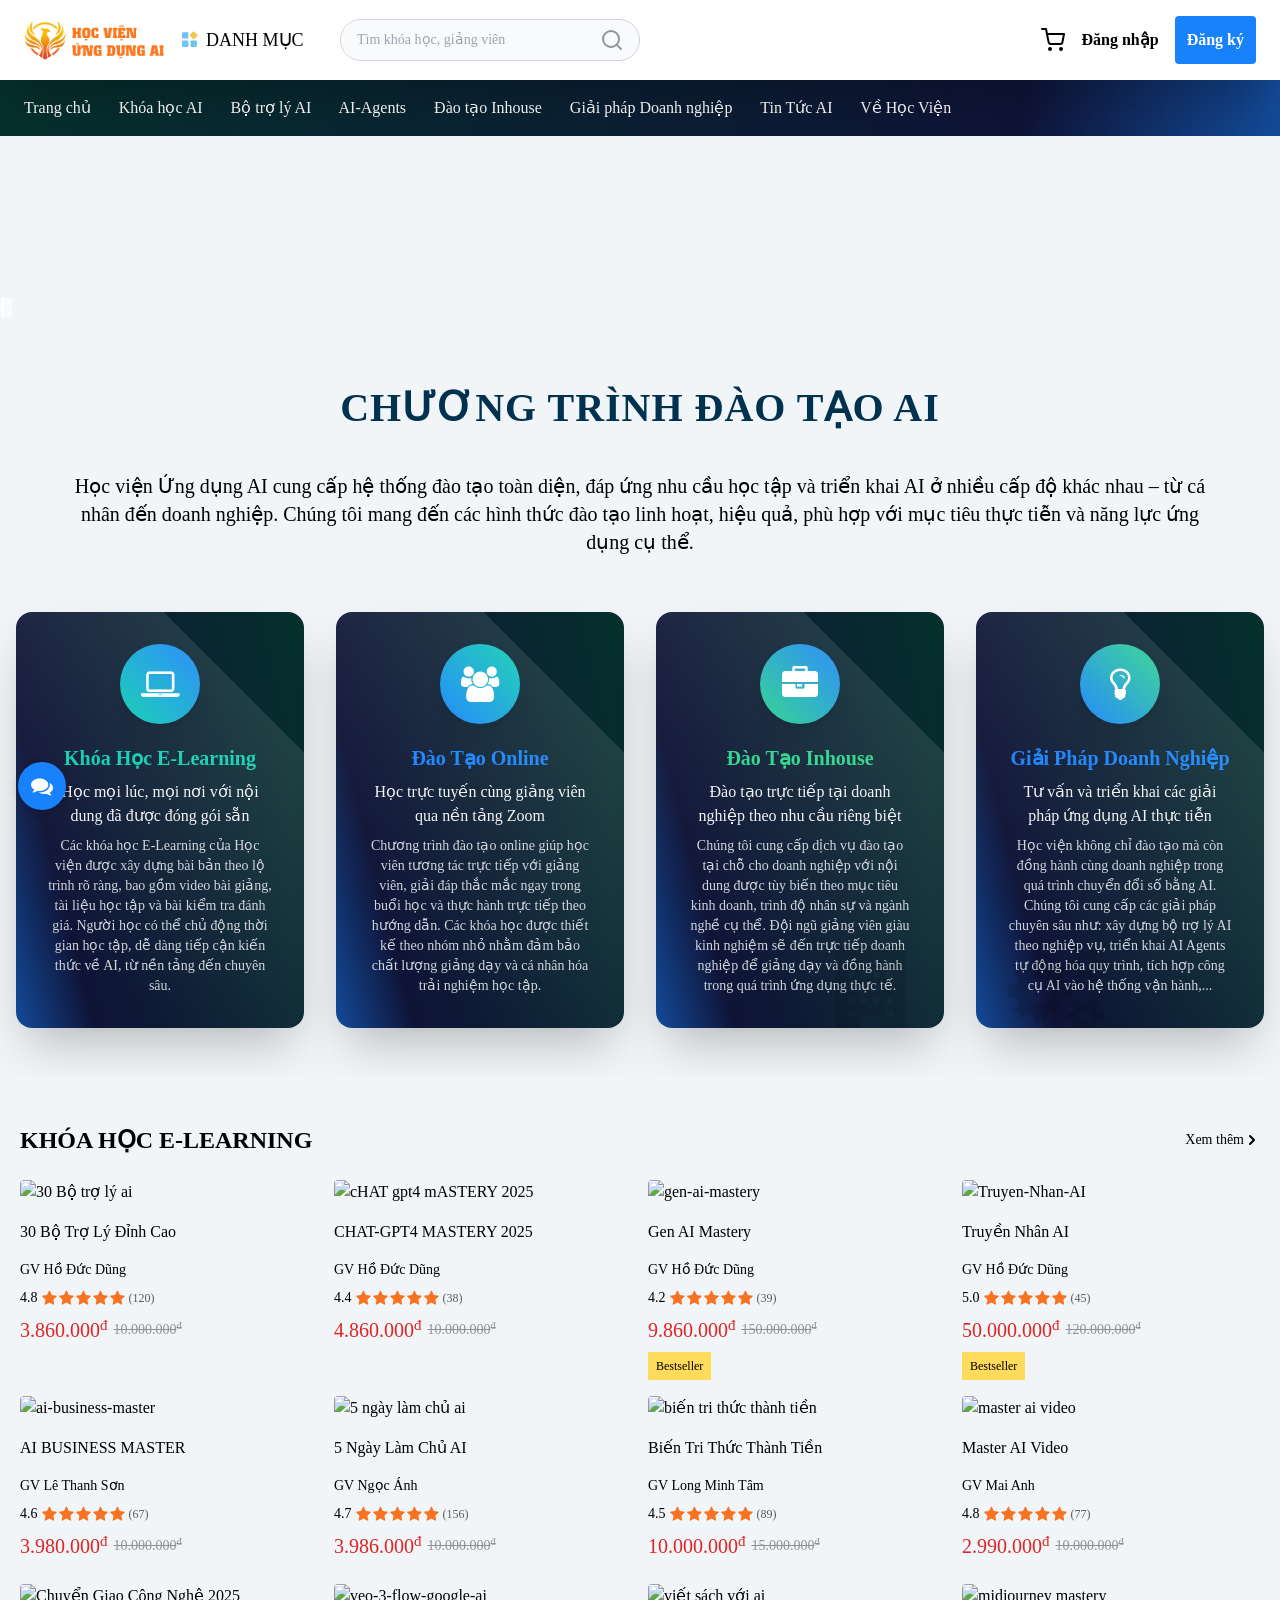
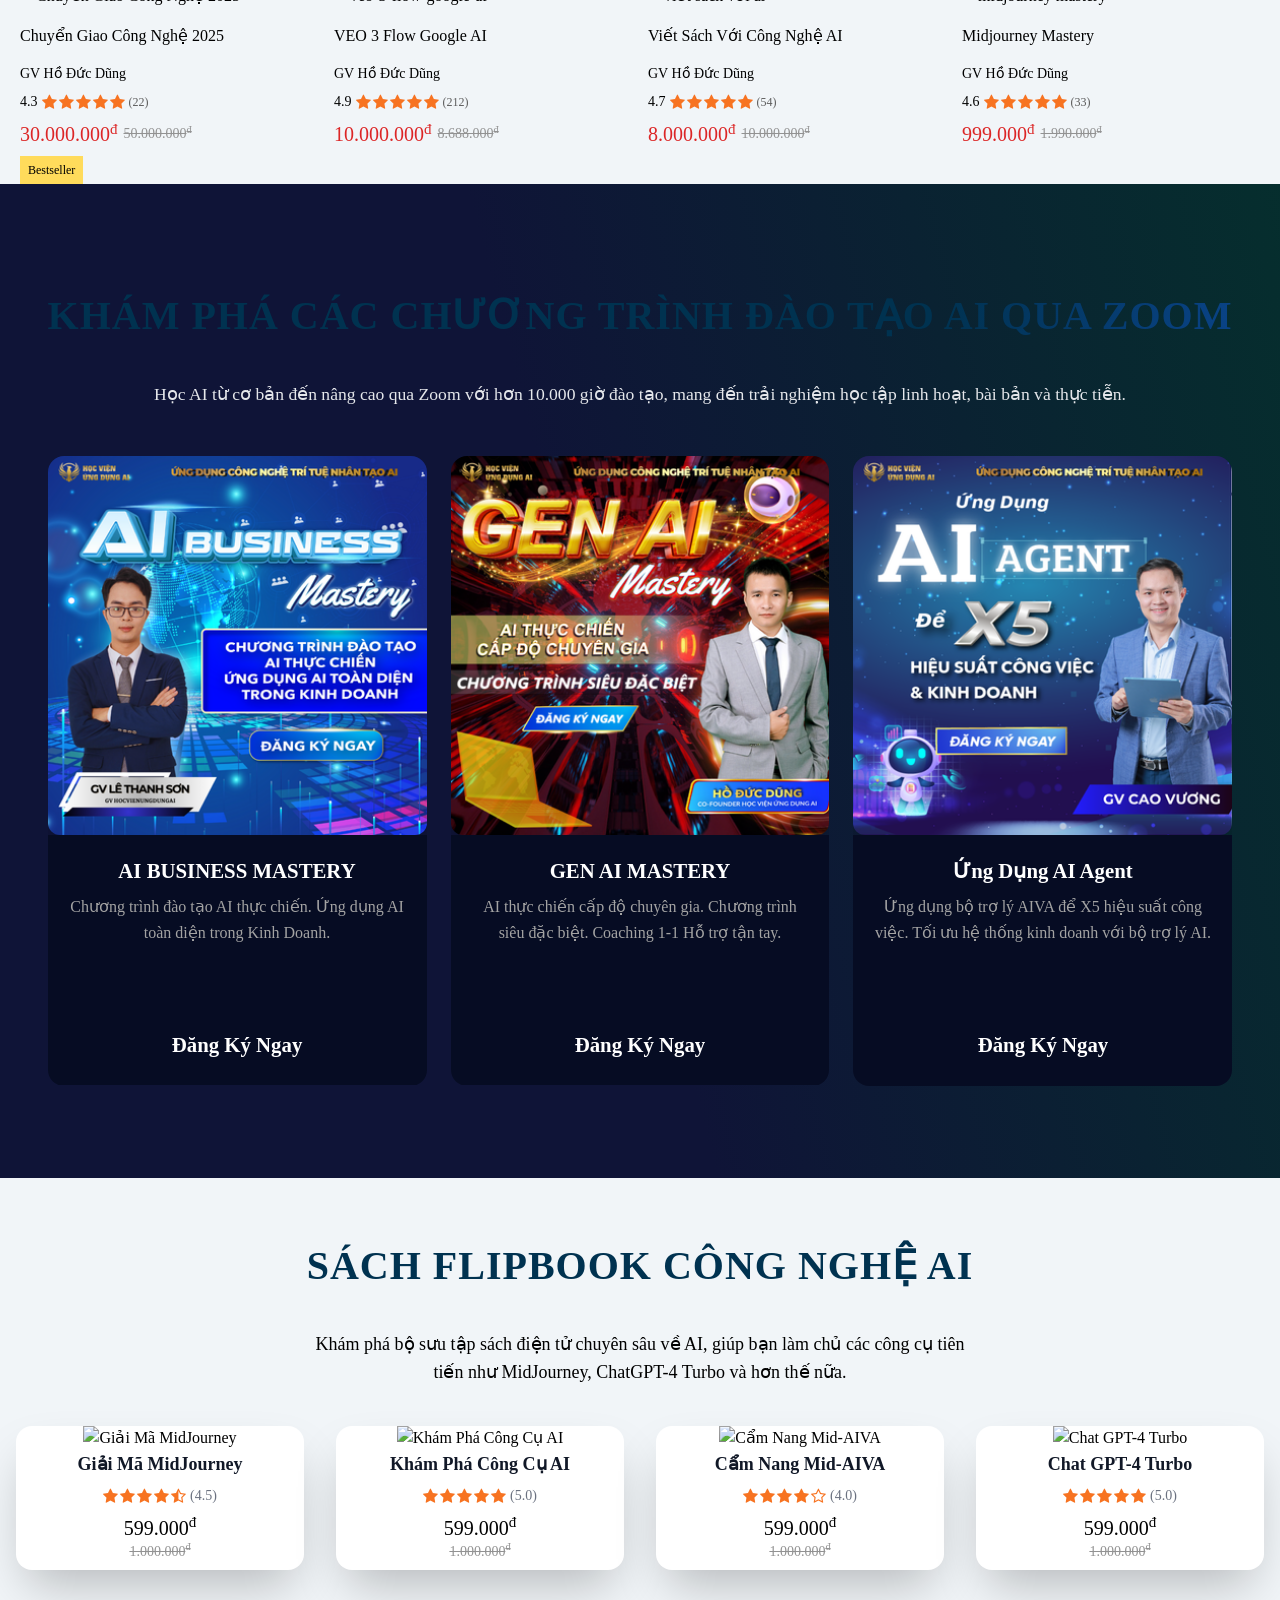
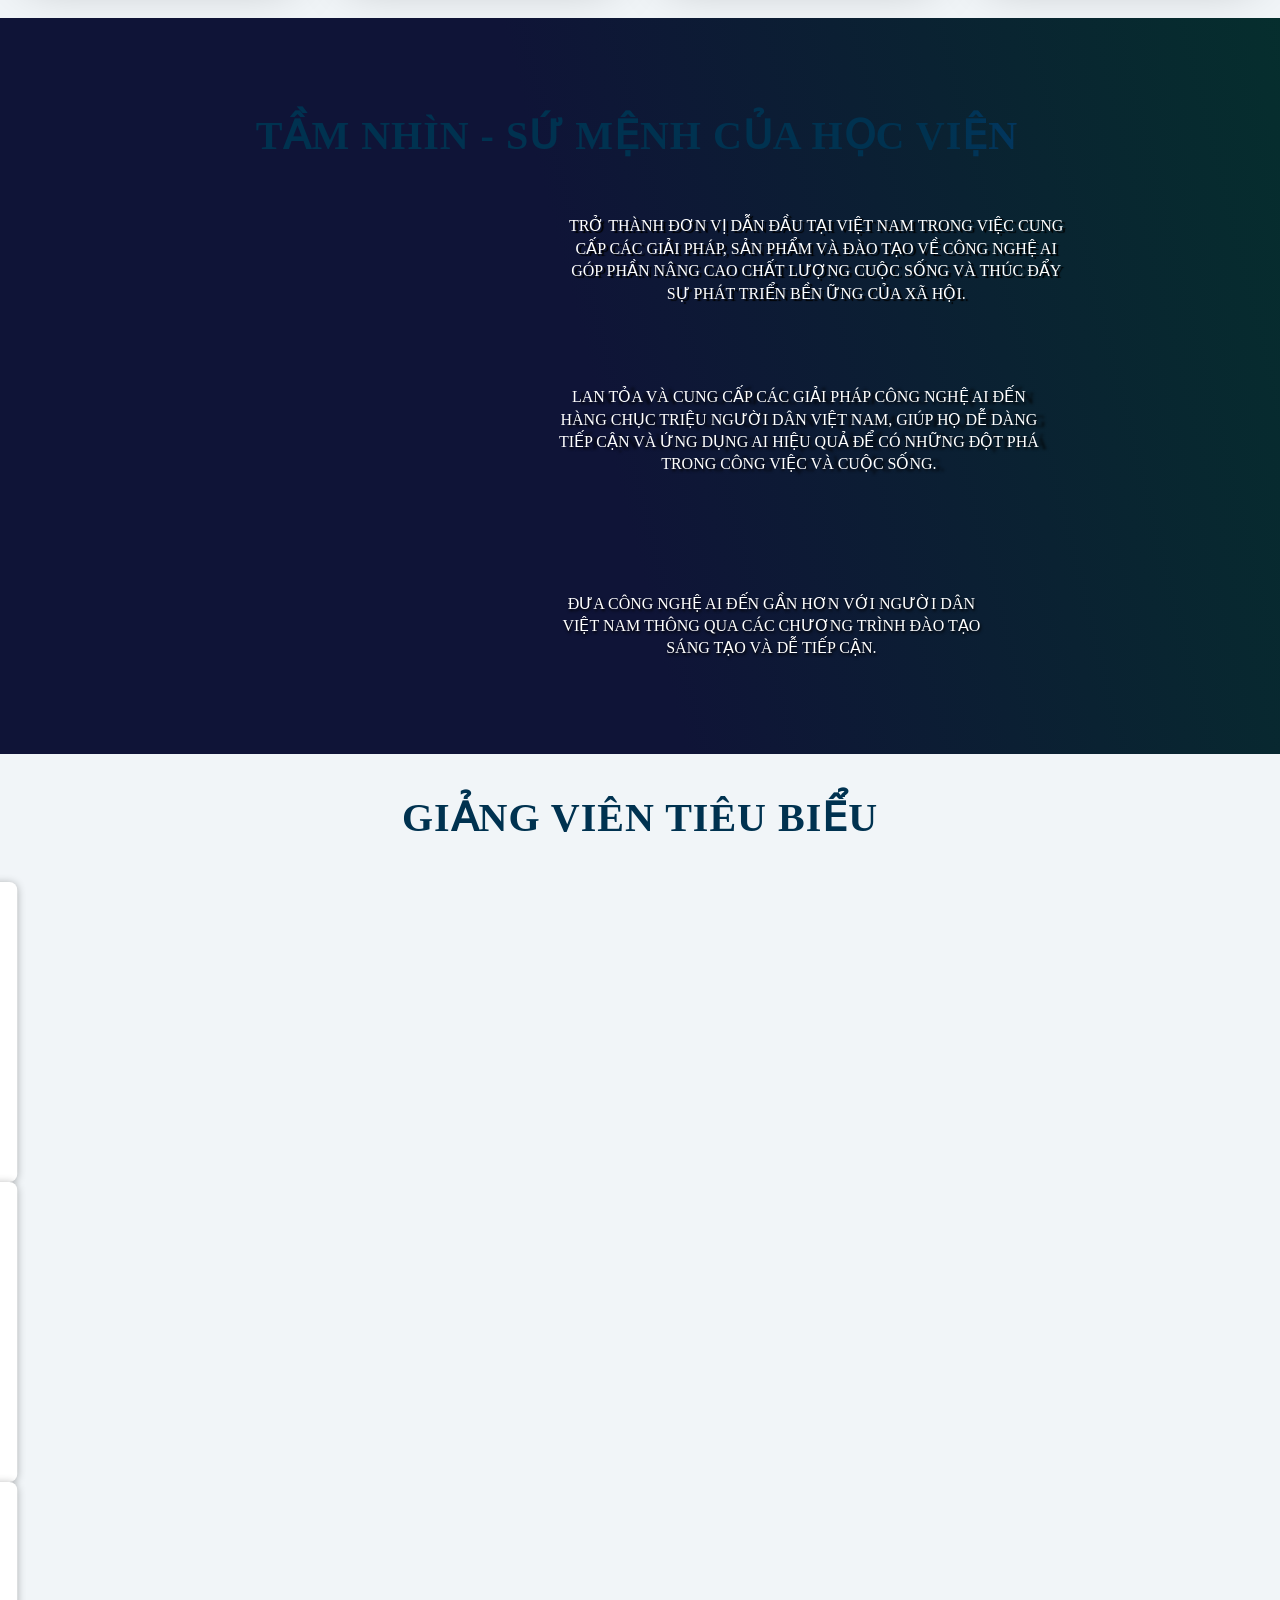
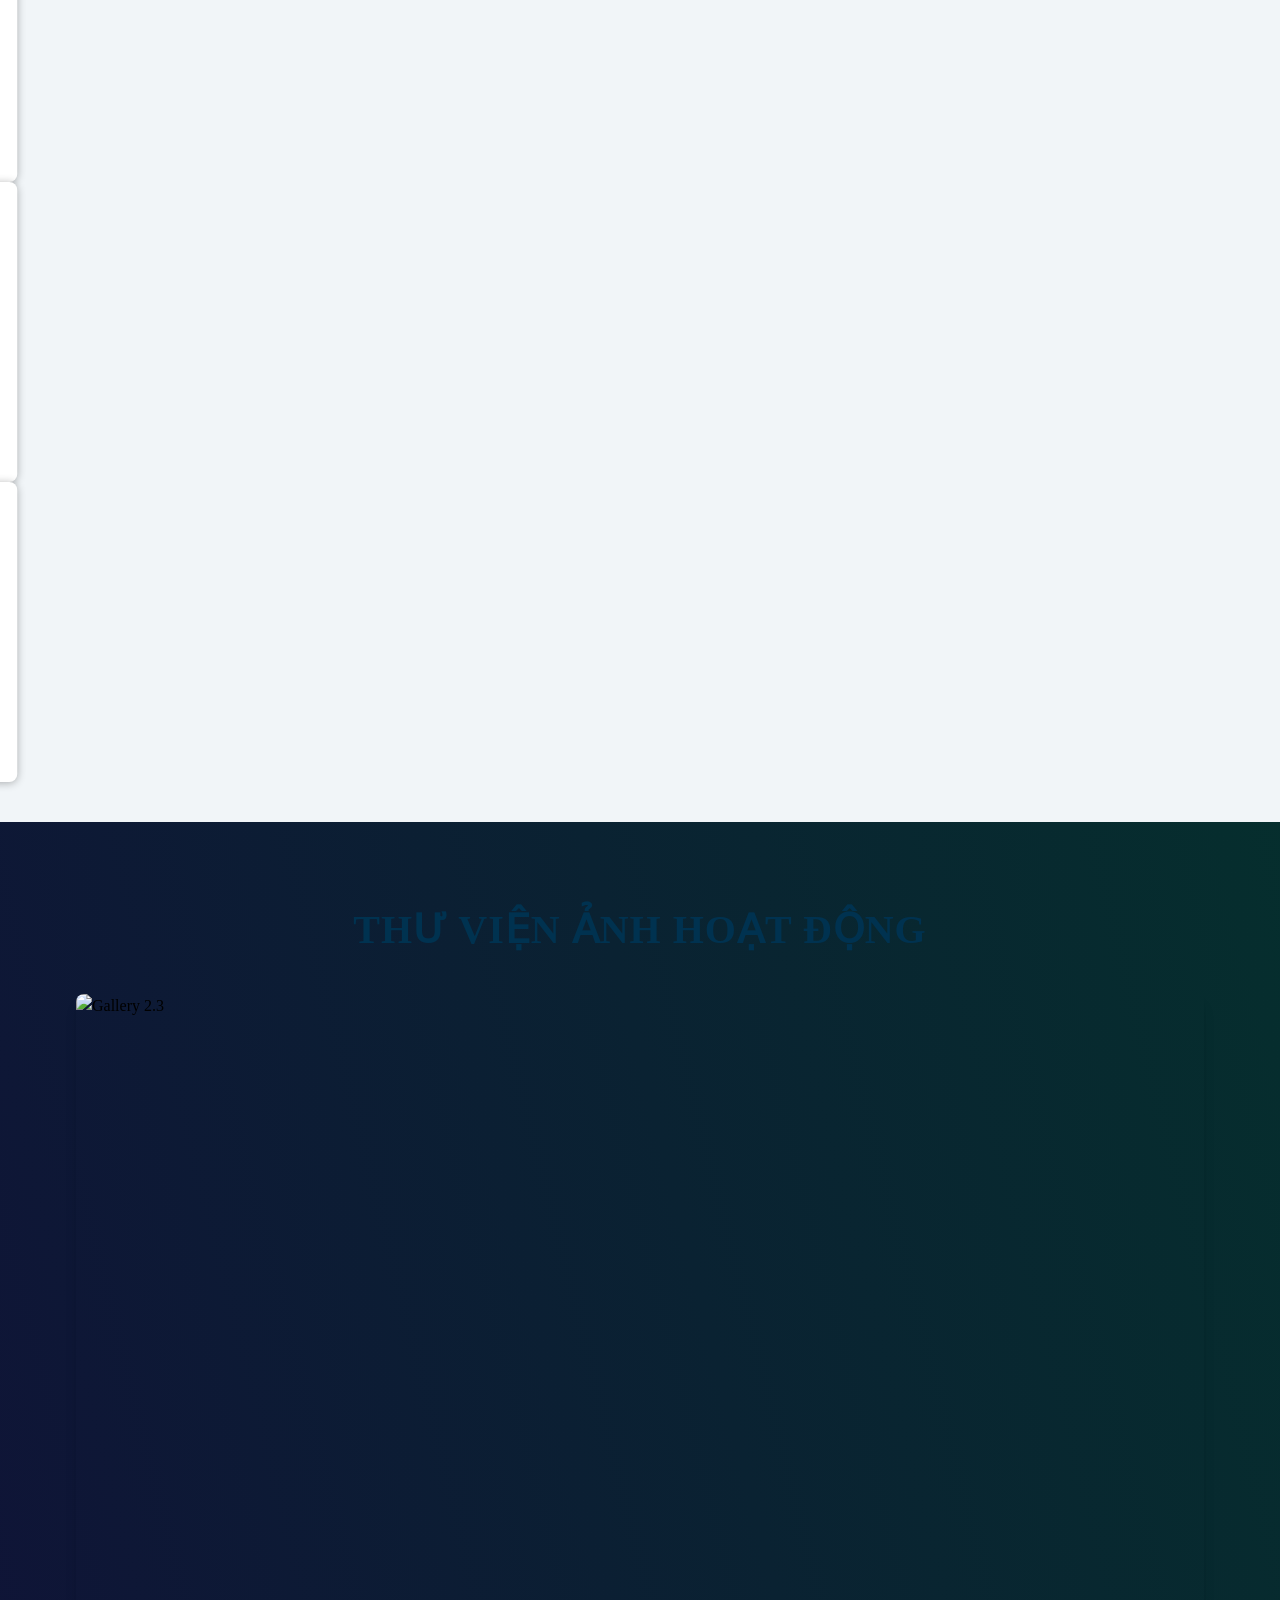
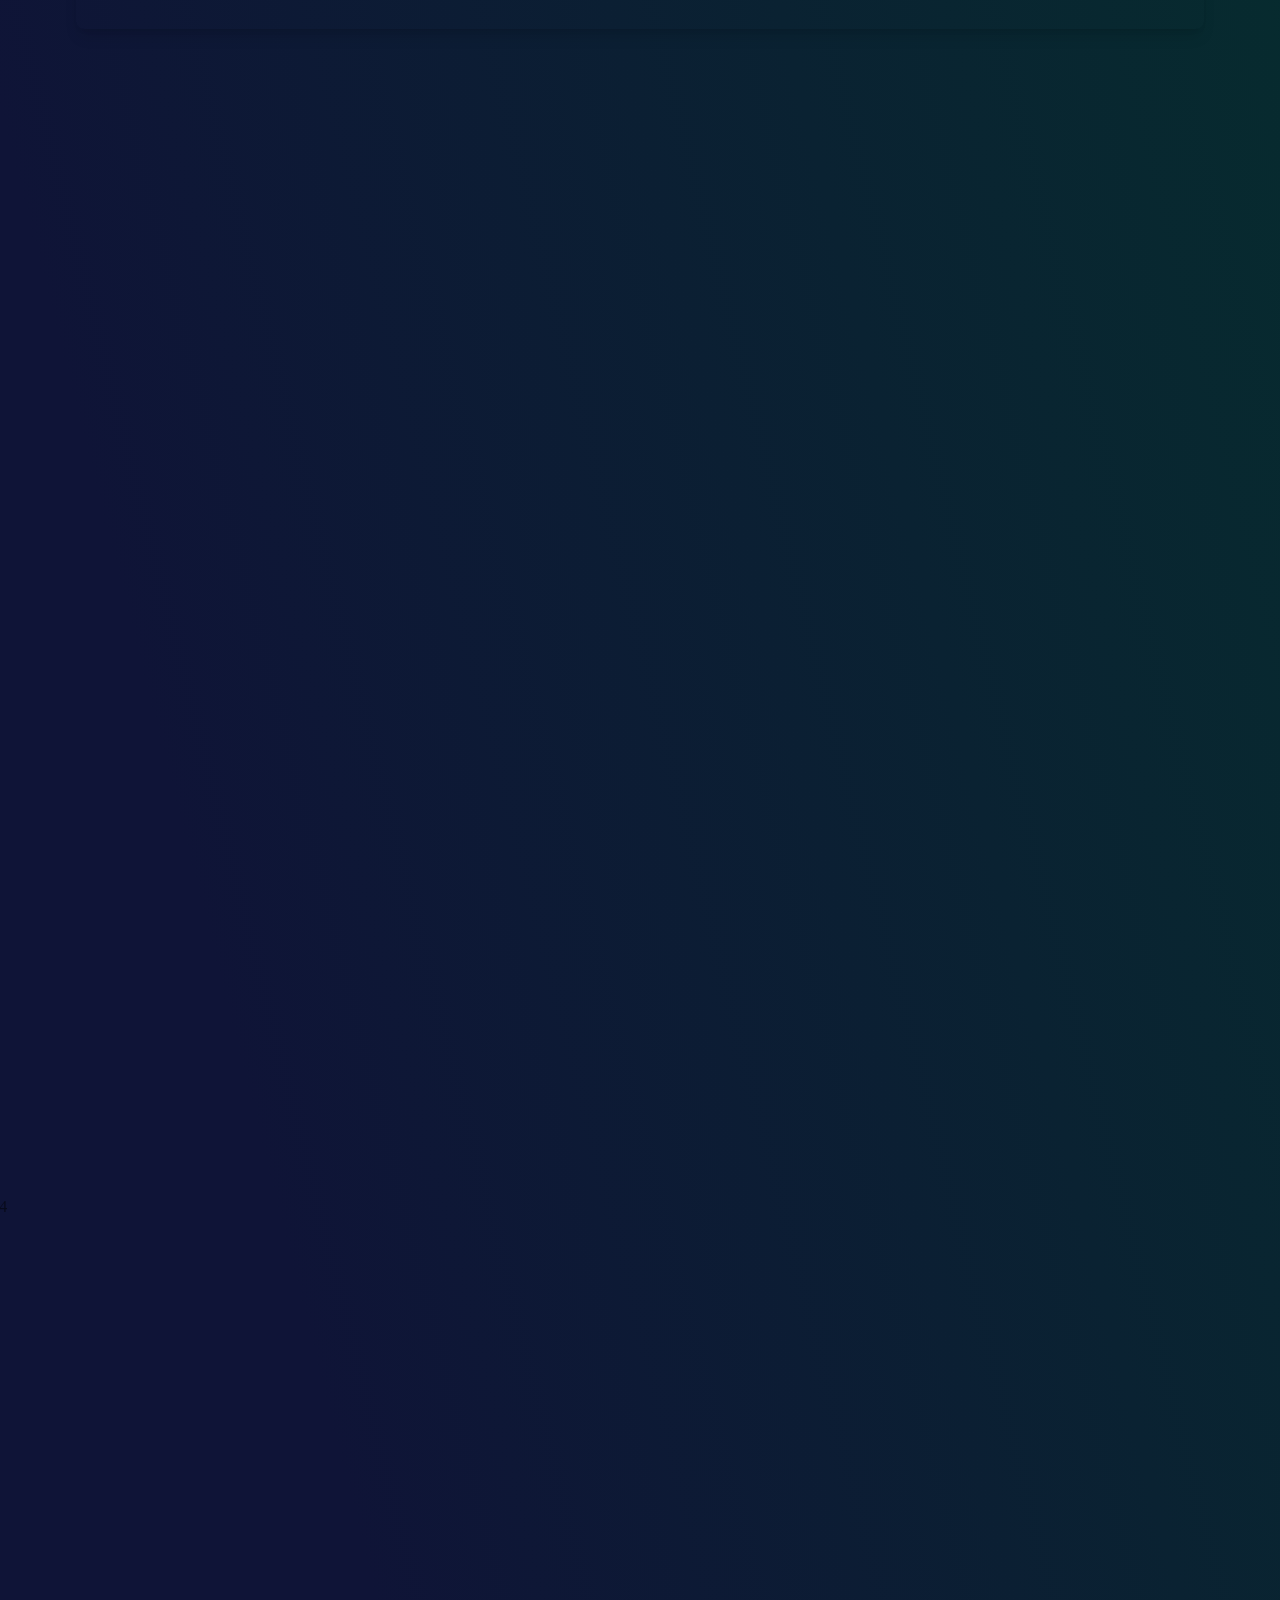
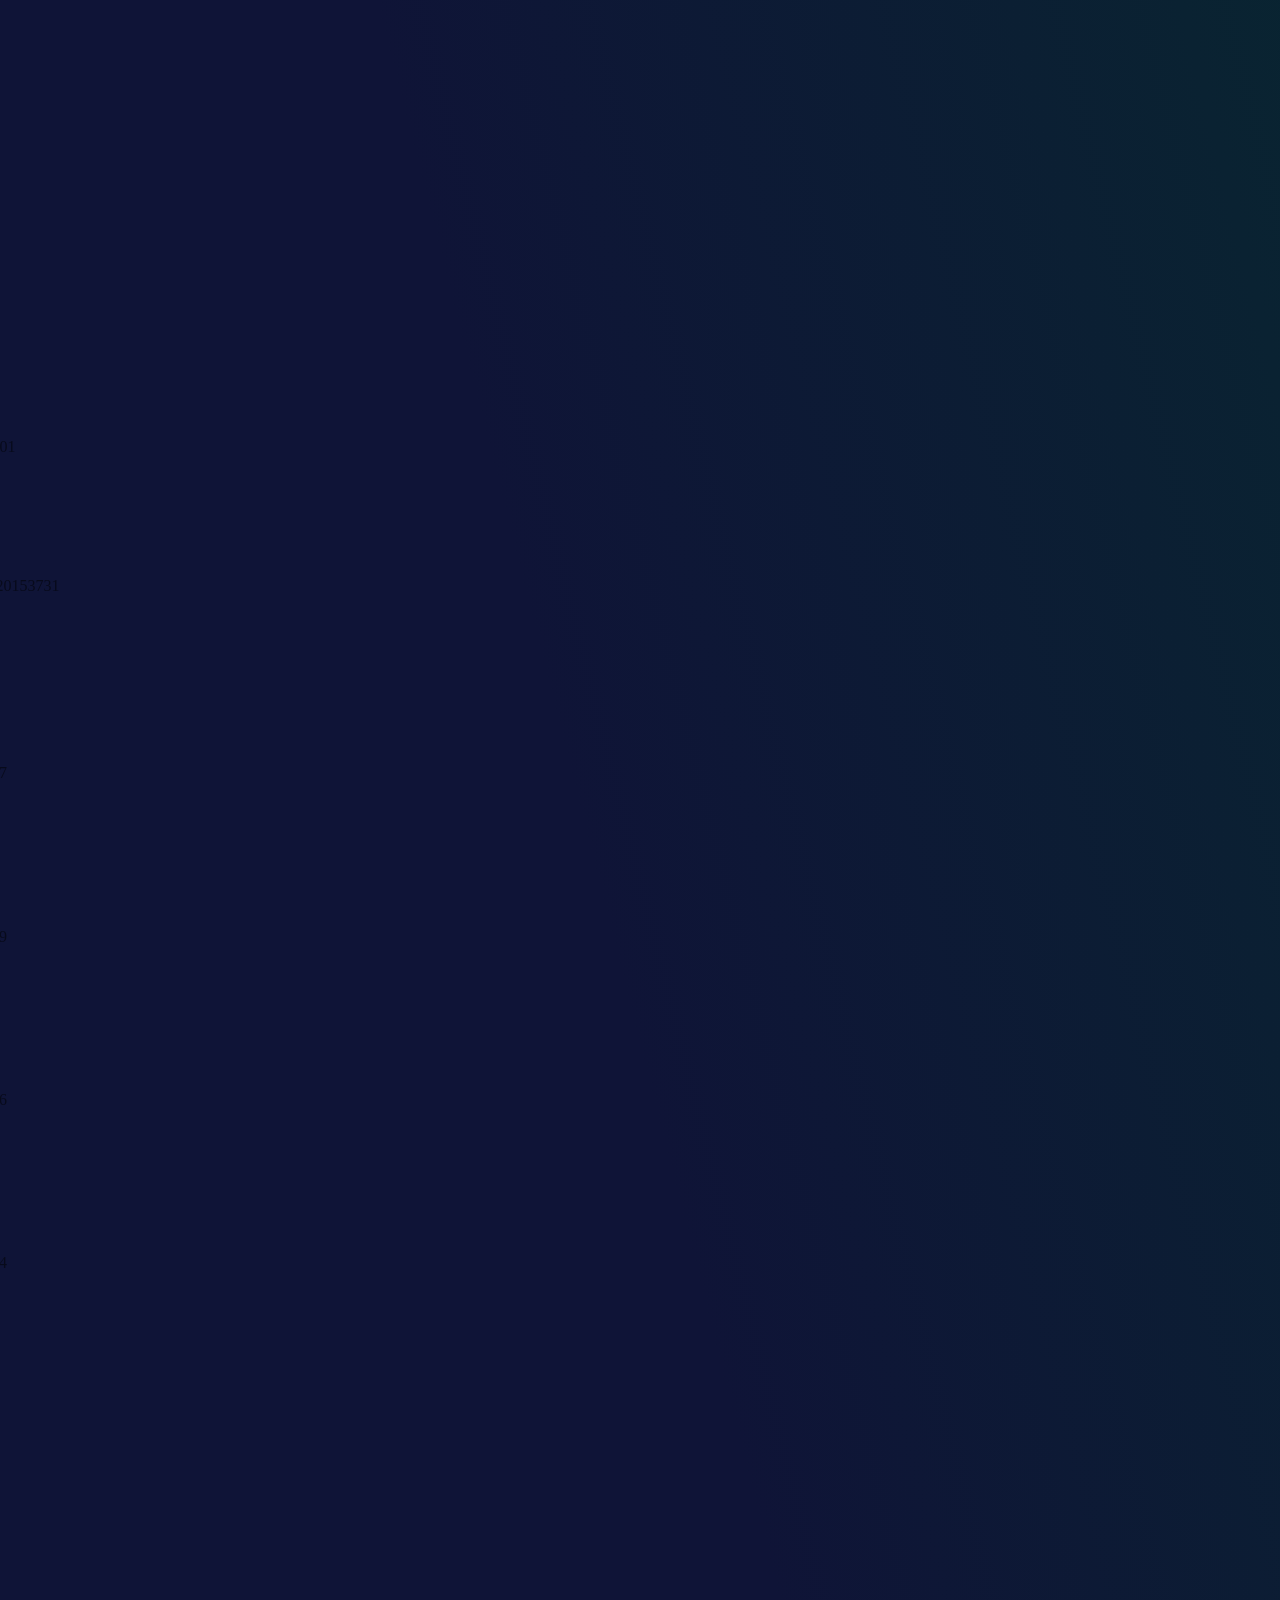
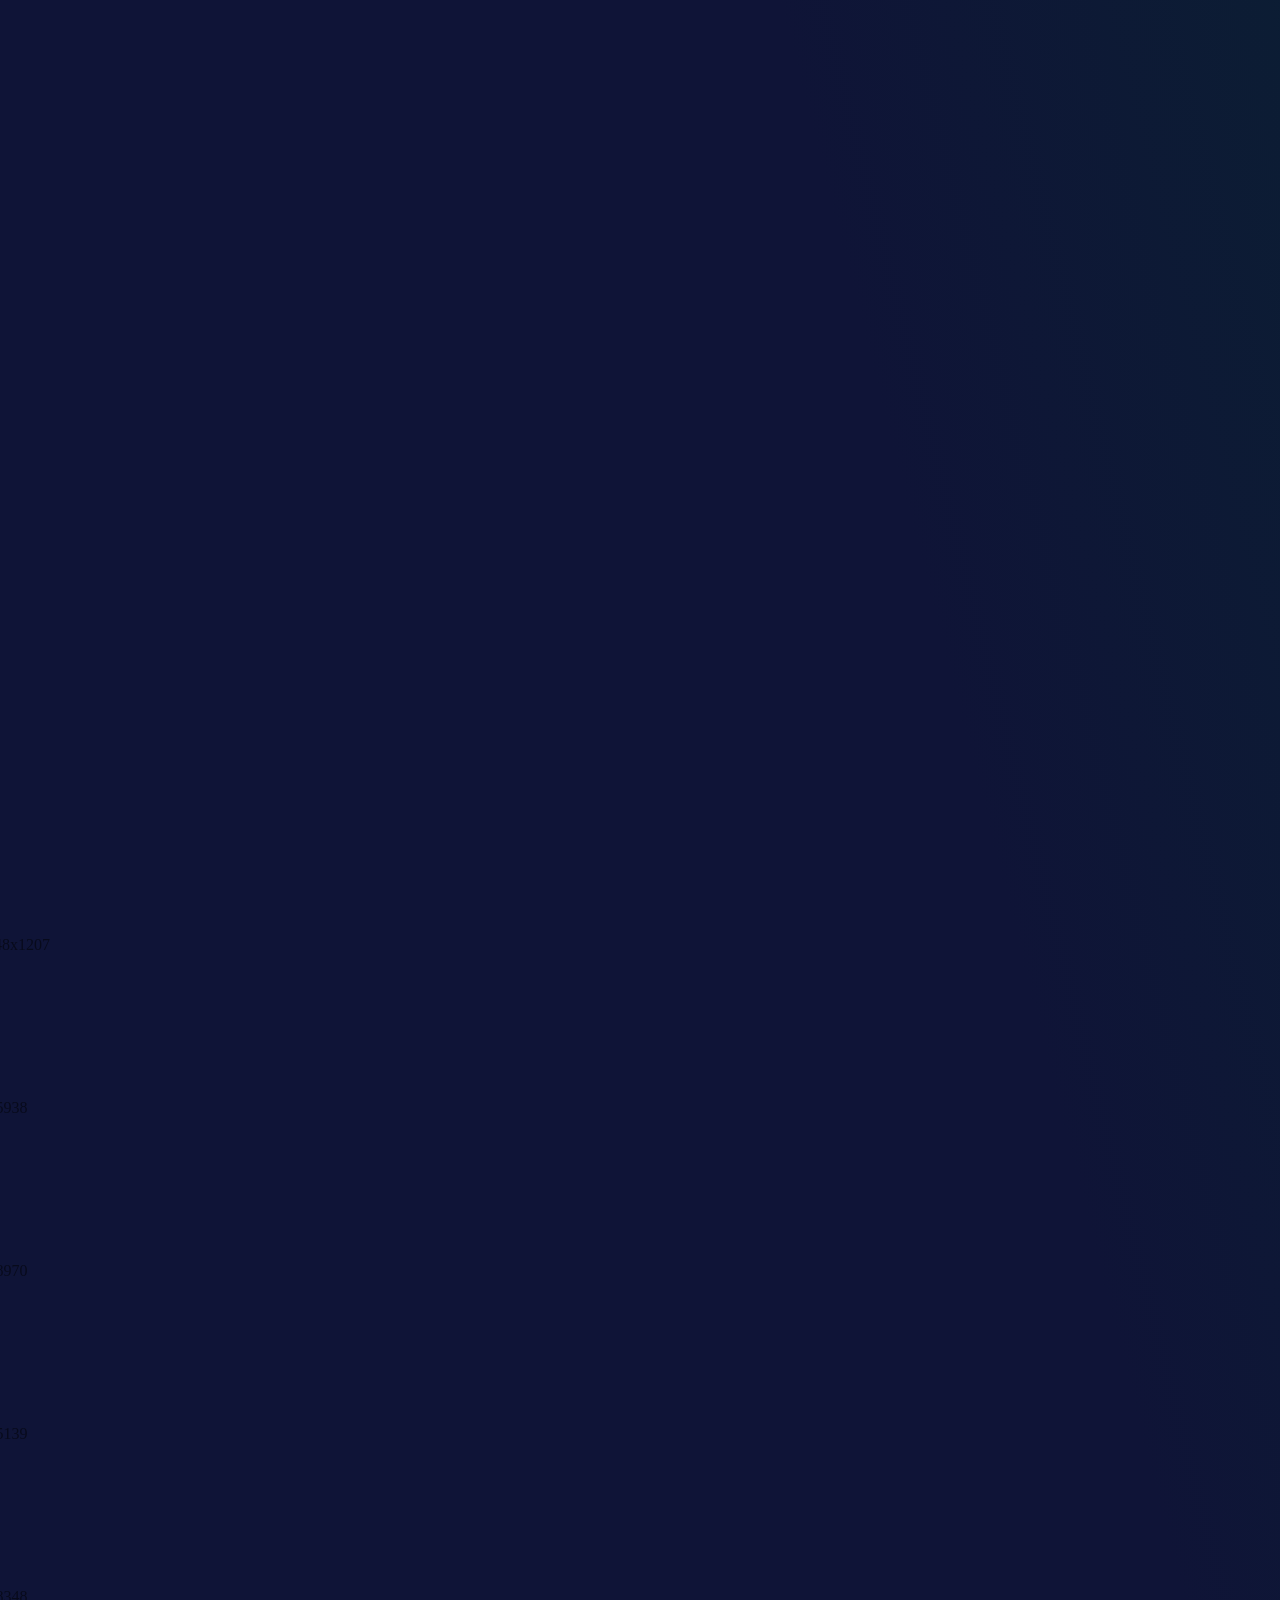
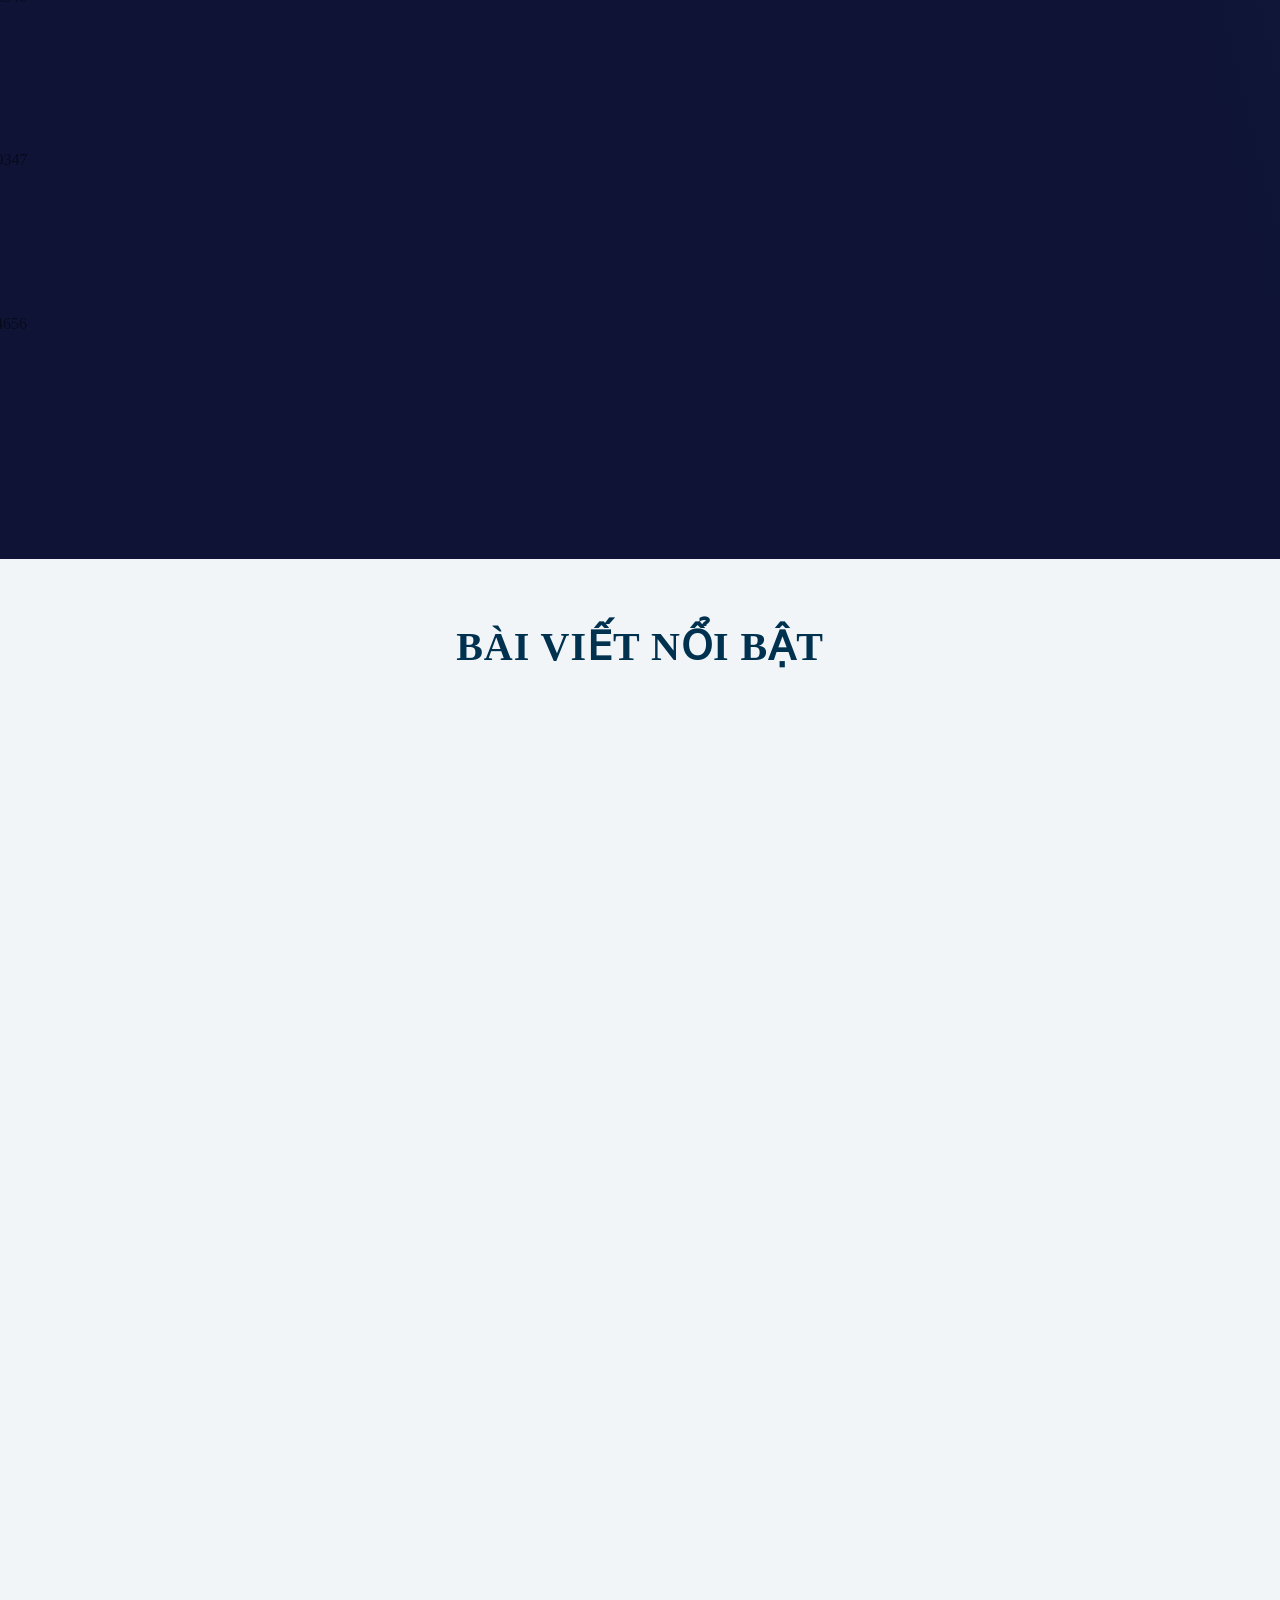
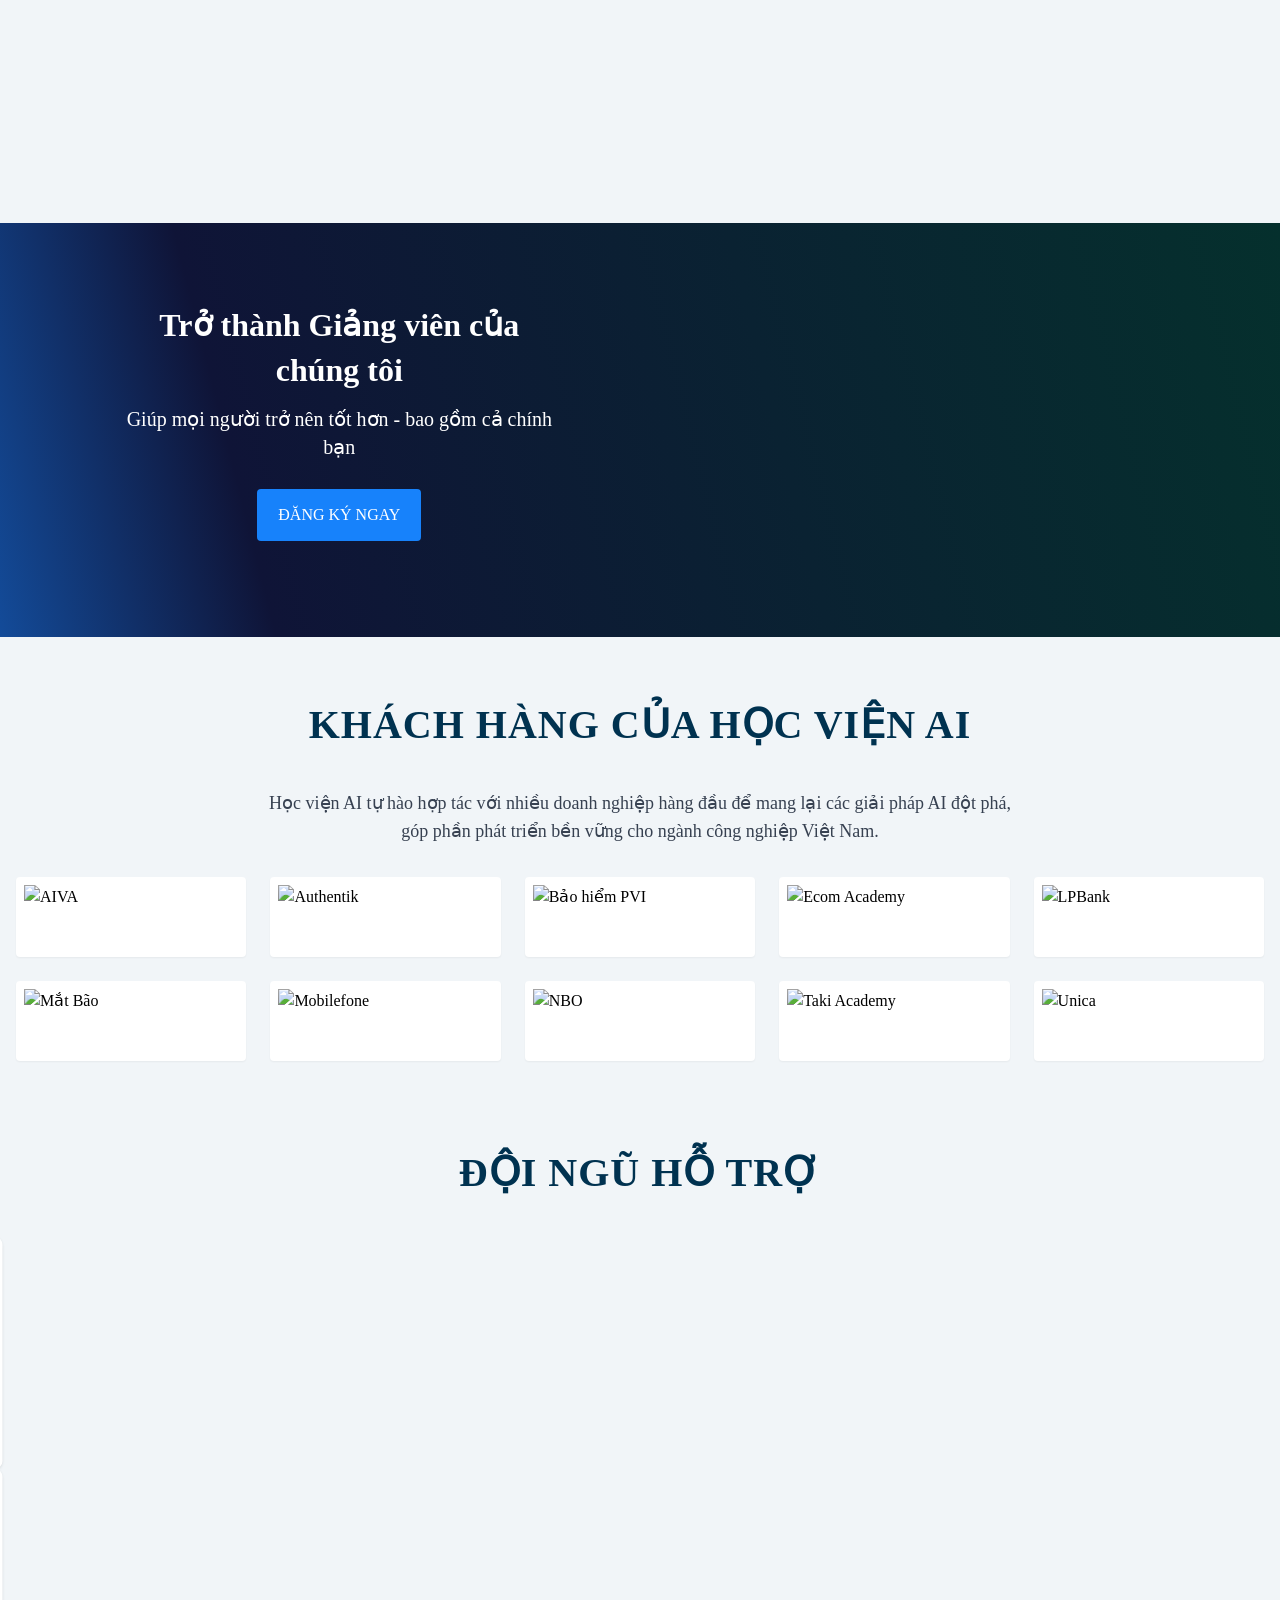
==== commit eb3dea3c: "Update index.html" ====
--- a/index.html
+++ b/index.html
@@ -22,16 +22,32 @@
     <link href="https://unpkg.com/aos@2.3.1/dist/aos.css" rel="stylesheet">
     <link href="https://cdnjs.cloudflare.com/ajax/libs/select2/4.0.7/css/select2.min.css" rel="stylesheet">
     <link href="./master/css/pagination.css?v=1733197564" rel="stylesheet">
-
     <script src="./master/js/jquery-3.7.1.min.js?v=1733197564"></script>
     <script src="./master/js/tailwind.js?v=1742453843"></script>
     <script src="./master/js/tailwind-config.js?v=1742453843"></script>
     <script src="./master/js/swiper-bundle.min.js?v=1733197564"></script>
     <script src="https://cdnjs.cloudflare.com/ajax/libs/flowbite/2.3.0/flowbite.min.js"></script>
     <script src='//cdnjs.cloudflare.com/ajax/libs/lazysizes/5.1.2/lazysizes.min.js'></script>
-    <style>.checklogin
-        
-        ,.checklogin_ok{display:none}</style>
+    <style>
+        #timkiem,
+        .checklogin,
+        .checklogin_ok {
+            display: none
+        }
+    </style>
+    <script>
+        const urlParams = new URLSearchParams(window.location.search);
+        const key = urlParams.get('key');
+        if (key) {
+            document.write(`
+                <style>
+                    #main{
+                        display: none
+                    }
+                </style>
+            `);
+        } 
+    </script>
 </head>
 
 <body>
@@ -49,16 +65,26 @@
 
                         <div class="flex items-center gap-4">
                             <a href="https://hocvienungdungai.com/">
-                                <img width="140" class="max-w-none lazyload" src="./images/logo.png" alt="Học Online: 2000+ Khóa học trực tuyến cho người đi làm">
+                                <img width="140" class="max-w-none lazyload" src="./images/logo.png"
+                                    alt="Học Online: 2000+ Khóa học trực tuyến cho người đi làm">
                             </a>
                         </div>
                         <div class="unica-menu-cate my-auto">
                             <div class="flex w-36 text-lg items-center uppercase gap-2">
-                                <svg xmlns="http://www.w3.org/2000/svg" width="18" height="18" viewBox="0 0 18 18" fill="none">
-                                    <path d="M7.27502 1.125H3.15002C2.5287 1.125 2.02502 1.62868 2.02502 2.25V6.375C2.02502 6.99632 2.5287 7.5 3.15002 7.5H7.27502C7.89634 7.5 8.40002 6.99632 8.40002 6.375V2.25C8.40002 1.62868 7.89634 1.125 7.27502 1.125Z" fill="#6CC4F5" />
-                                    <path d="M17.3017 3.53205L14.4679 0.698172C14.2608 0.49139 13.9801 0.375244 13.6875 0.375244C13.3949 0.375244 13.1142 0.49139 12.9071 0.698172L10.0732 3.53205C9.86627 3.73902 9.75 4.01973 9.75 4.31242C9.75 4.60512 9.86627 4.88583 10.0732 5.0928L12.9071 7.92667C13.1143 8.13318 13.3949 8.24914 13.6875 8.24914C13.98 8.24914 14.2607 8.13318 14.4679 7.92667L17.3017 5.0928C17.5087 4.88583 17.625 4.60512 17.625 4.31242C17.625 4.01973 17.5087 3.73902 17.3017 3.53205Z" fill="#F2C94C" />
-                                    <path d="M15.7501 9.59985H11.6251C11.0038 9.59985 10.5001 10.1035 10.5001 10.7249V14.8499C10.5001 15.4712 11.0038 15.9749 11.6251 15.9749H15.7501C16.3714 15.9749 16.8751 15.4712 16.8751 14.8499V10.7249C16.8751 10.1035 16.3714 9.59985 15.7501 9.59985Z" fill="#6CC4F5" />
-                                    <path d="M7.27502 9.59985H3.15002C2.5287 9.59985 2.02502 10.1035 2.02502 10.7249V14.8499C2.02502 15.4712 2.5287 15.9749 3.15002 15.9749H7.27502C7.89634 15.9749 8.40002 15.4712 8.40002 14.8499V10.7249C8.40002 10.1035 7.89634 9.59985 7.27502 9.59985Z" fill="#6CC4F5" />
+                                <svg xmlns="http://www.w3.org/2000/svg" width="18" height="18" viewBox="0 0 18 18"
+                                    fill="none">
+                                    <path
+                                        d="M7.27502 1.125H3.15002C2.5287 1.125 2.02502 1.62868 2.02502 2.25V6.375C2.02502 6.99632 2.5287 7.5 3.15002 7.5H7.27502C7.89634 7.5 8.40002 6.99632 8.40002 6.375V2.25C8.40002 1.62868 7.89634 1.125 7.27502 1.125Z"
+                                        fill="#6CC4F5" />
+                                    <path
+                                        d="M17.3017 3.53205L14.4679 0.698172C14.2608 0.49139 13.9801 0.375244 13.6875 0.375244C13.3949 0.375244 13.1142 0.49139 12.9071 0.698172L10.0732 3.53205C9.86627 3.73902 9.75 4.01973 9.75 4.31242C9.75 4.60512 9.86627 4.88583 10.0732 5.0928L12.9071 7.92667C13.1143 8.13318 13.3949 8.24914 13.6875 8.24914C13.98 8.24914 14.2607 8.13318 14.4679 7.92667L17.3017 5.0928C17.5087 4.88583 17.625 4.60512 17.625 4.31242C17.625 4.01973 17.5087 3.73902 17.3017 3.53205Z"
+                                        fill="#F2C94C" />
+                                    <path
+                                        d="M15.7501 9.59985H11.6251C11.0038 9.59985 10.5001 10.1035 10.5001 10.7249V14.8499C10.5001 15.4712 11.0038 15.9749 11.6251 15.9749H15.7501C16.3714 15.9749 16.8751 15.4712 16.8751 14.8499V10.7249C16.8751 10.1035 16.3714 9.59985 15.7501 9.59985Z"
+                                        fill="#6CC4F5" />
+                                    <path
+                                        d="M7.27502 9.59985H3.15002C2.5287 9.59985 2.02502 10.1035 2.02502 10.7249V14.8499C2.02502 15.4712 2.5287 15.9749 3.15002 15.9749H7.27502C7.89634 15.9749 8.40002 15.4712 8.40002 14.8499V10.7249C8.40002 10.1035 7.89634 9.59985 7.27502 9.59985Z"
+                                        fill="#6CC4F5" />
                                 </svg>
                                 Danh mục
                             </div>
@@ -69,19 +95,24 @@
                                         <a href="https://hocvienungdungai.com/"><i class="fa fa-home"></i> Trang chủ</a>
                                     </li>
                                     <li>
-                                        <a target="_blank" href="https://hocvienungdungai.com/courses"><i class="fa fa-user"></i> Khóa học AI</a>
+                                        <a target="_blank" href="https://hocvienungdungai.com/courses"><i
+                                                class="fa fa-user"></i> Khóa học AI</a>
                                     </li>
                                     <li>
-                                        <a target="_blank" href="https://hocvienungdungai.com/courses"><i class="fa fa-cubes"></i> Bộ trợ lý AI</a>
+                                        <a target="_blank" href="https://hocvienungdungai.com/courses"><i
+                                                class="fa fa-cubes"></i> Bộ trợ lý AI</a>
                                     </li>
                                     <li>
-                                        <a target="_blank" href="https://hocvienungdungai.com/courses"><i class="fa fa-bell"></i> AI-Agents</a>
+                                        <a target="_blank" href="https://hocvienungdungai.com/courses"><i
+                                                class="fa fa-bell"></i> AI-Agents</a>
                                     </li>
                                     <li>
-                                        <a target="_blank" href="https://hocvienungdungai.com/courses"><i class="fa fa-building"></i> Đào tạo Inhouse</a>
+                                        <a target="_blank" href="https://hocvienungdungai.com/courses"><i
+                                                class="fa fa-building"></i> Đào tạo Inhouse</a>
                                     </li>
                                     <li>
-                                        <a target="_blank" href="https://hocvienungdungai.com/news"><i class="fa fa-newspaper-o"></i> Tin Tức</a>
+                                        <a target="_blank" href="https://hocvienungdungai.com/news"><i
+                                                class="fa fa-newspaper-o"></i> Tin Tức</a>
                                     </li>
                                     <li class="hassub">
                                         <a href="#"><i class="fa fa-info-circle"></i> Về chúng tôi</a>
@@ -97,19 +128,26 @@
                         </div>
 
                         <script>
-                            jQuery(function() {
+                            jQuery(function () {
                                 amazonmenu.init({
                                     menuid: 'mysidebarmenu'
                                 })
                             })
                         </script>
                         <div class="w-full">
-                            <form class="relative" method="GET" action="https://hocvienungdungai.com/search">
-                                <input autocomplete="on" name="key" id="text_search" type="text" class="block w-full px-4 py-2.5 text-sm text-gray-900 border border-gray-300 rounded-full bg-gray-50 focus:ring-gray-500 focus:border-gray-500" placeholder="Tìm khóa học, giảng viên" required>
+                            <form class="relative" method="GET" action="./index.html?search">
+                                <input autocomplete="on" name="key" id="text_search" type="text"
+                                    class="block w-full px-4 py-2.5 text-sm text-gray-900 border border-gray-300 rounded-full bg-gray-50 focus:ring-gray-500 focus:border-gray-500"
+                                    placeholder="Tìm khóa học, giảng viên" required>
                                 <button type="submit" class="absolute top-0 right-0 h-full pr-4">
-                                    <svg width="24" height="24" viewBox="0 0 24 24" fill="none" xmlns="http://www.w3.org/2000/svg">
-                                        <path d="M11 19C15.4183 19 19 15.4183 19 11C19 6.58172 15.4183 3 11 3C6.58172 3 3 6.58172 3 11C3 15.4183 6.58172 19 11 19Z" stroke="#929495" stroke-width="2" stroke-linecap="round" stroke-linejoin="round" />
-                                        <path d="M20.9999 21L16.6499 16.65" stroke="#929495" stroke-width="2" stroke-linecap="round" stroke-linejoin="round" />
+                                    <svg width="24" height="24" viewBox="0 0 24 24" fill="none"
+                                        xmlns="http://www.w3.org/2000/svg">
+                                        <path
+                                            d="M11 19C15.4183 19 19 15.4183 19 11C19 6.58172 15.4183 3 11 3C6.58172 3 3 6.58172 3 11C3 15.4183 6.58172 19 11 19Z"
+                                            stroke="#929495" stroke-width="2" stroke-linecap="round"
+                                            stroke-linejoin="round" />
+                                        <path d="M20.9999 21L16.6499 16.65" stroke="#929495" stroke-width="2"
+                                            stroke-linecap="round" stroke-linejoin="round" />
                                     </svg>
                                 </button>
                             </form>
@@ -120,30 +158,67 @@
 
                         <div class="my-auto">
                             <a href="https://hocvienungdungai.com/cart" class="relative">
-                                <svg width="24" height="24" viewBox="0 0 24 24" fill="none" xmlns="http://www.w3.org/2000/svg">
-                                    <path d="M9 22C9.55228 22 10 21.5523 10 21C10 20.4477 9.55228 20 9 20C8.44772 20 8 20.4477 8 21C8 21.5523 8.44772 22 9 22Z" stroke="black" stroke-width="2" stroke-linecap="round" stroke-linejoin="round" />
-                                    <path d="M20 22C20.5523 22 21 21.5523 21 21C21 20.4477 20.5523 20 20 20C19.4477 20 19 20.4477 19 21C19 21.5523 19.4477 22 20 22Z" stroke="black" stroke-width="2" stroke-linecap="round" stroke-linejoin="round" />
-                                    <path d="M1 1H5L7.68 14.39C7.77144 14.8504 8.02191 15.264 8.38755 15.5583C8.75318 15.8526 9.2107 16.009 9.68 16H19.4C19.8693 16.009 20.3268 15.8526 20.6925 15.5583C21.0581 15.264 21.3086 14.8504 21.4 14.39L23 6H6" stroke="black" stroke-width="2" stroke-linecap="round" stroke-linejoin="round" />
+                                <svg width="24" height="24" viewBox="0 0 24 24" fill="none"
+                                    xmlns="http://www.w3.org/2000/svg">
+                                    <path
+                                        d="M9 22C9.55228 22 10 21.5523 10 21C10 20.4477 9.55228 20 9 20C8.44772 20 8 20.4477 8 21C8 21.5523 8.44772 22 9 22Z"
+                                        stroke="black" stroke-width="2" stroke-linecap="round"
+                                        stroke-linejoin="round" />
+                                    <path
+                                        d="M20 22C20.5523 22 21 21.5523 21 21C21 20.4477 20.5523 20 20 20C19.4477 20 19 20.4477 19 21C19 21.5523 19.4477 22 20 22Z"
+                                        stroke="black" stroke-width="2" stroke-linecap="round"
+                                        stroke-linejoin="round" />
+                                    <path
+                                        d="M1 1H5L7.68 14.39C7.77144 14.8504 8.02191 15.264 8.38755 15.5583C8.75318 15.8526 9.2107 16.009 9.68 16H19.4C19.8693 16.009 20.3268 15.8526 20.6925 15.5583C21.0581 15.264 21.3086 14.8504 21.4 14.39L23 6H6"
+                                        stroke="black" stroke-width="2" stroke-linecap="round"
+                                        stroke-linejoin="round" />
                                 </svg>
                                 <div id="quantity-cart">
                                 </div>
                             </a>
                         </div>
 
-                            
+
                         <div class="my-auto checklogin">
-                            <a class="block font-bold" target="_blank" href="https://hocvienungdungai.com/signin?redirect=https%3A%2F%2Fhocvienungdungai.com%2F">Đăng nhập</a>
+                            <a class="block font-bold" target="_blank"
+                                href="https://hocvienungdungai.com/signin?redirect=https%3A%2F%2Fhocvienungdungai.com%2F">Đăng
+                                nhập</a>
                         </div>
                         <div class="my-auto p-3 text-white bg-[#1782FB] rounded font-bold checklogin">
-                            <a class="block" target="_blank" href="https://hocvienungdungai.com/signin?redirect=https%3A%2F%2Fhocvienungdungai.com%2F">Đăng ký</a>
-                        </div>
-
-                       <div class="my-auto p-3 text-white bg-[#1782FB] rounded font-bold checklogin_ok">
-                            <a class="block" target="_blank" href="https://hocvienungdungai.com/my-courses">Khóa học của tôi</a>
-                        </div>
-                       <div class="my-auto p-3 checklogin_ok">
-                            <a class="block xinchao"></a>
-                        </div>
+                            <a class="block" target="_blank"
+                                href="https://hocvienungdungai.com/signin?redirect=https%3A%2F%2Fhocvienungdungai.com%2F">Đăng
+                                ký</a>
+                        </div>
+
+                        <div class="my-auto p-3 text-white bg-[#1782FB] rounded font-bold checklogin_ok">
+                            <a class="block" target="_blank" href="https://hocvienungdungai.com/my-courses">Khóa học của
+                                tôi</a>
+                        </div>
+                        
+
+<div class="mt-2 checklogin_ok" style="position:relative;">
+    <a class="block xinchao" href="javascript:void(0)" style="font-weight:bold;"> 
+    </a>
+    <div class="dropdown-menu dropdown-info-user show" style="display:none;position:absolute;top:100%;left:-60px;min-width:180px;z-index:999;background:#fff;border-radius:8px;box-shadow:0 2px 12px rgba(0,0,0,0.08);padding:8px 0;">
+        <a class="dropdown-item" target="_blank" href="https://hocvienungdungai.com/update-profile" style="padding:8px 20px;display:block;">Hồ sơ</a>
+        <a class="dropdown-item" target="_blank" href="https://hocvienungdungai.com/list-test-result" style="padding:8px 20px;display:block;">Kết quả BKT</a>
+        <a class="dropdown-item" target="_blank" href="https://hocvienungdungai.com/affiliate/dashboard" style="padding:8px 20px;display:block;">Affiliate</a>
+        <a class="dropdown-item" target="_blank" href="https://hocvienungdungai.com/id/logout" style="padding:8px 20px;display:block;">Đăng xuất</a>
+    </div>
+</div>
+<script>
+    // Toggle dropdown menu khi click vào tên
+    document.querySelector('.checklogin_ok .xinchao').onclick = function(e) {
+        e.stopPropagation();
+        var menu = this.nextElementSibling;
+        menu.style.display = menu.style.display === 'block' ? 'none' : 'block';
+    };
+    document.addEventListener('click', function() {
+        var menu = document.querySelector('.checklogin_ok .dropdown-menu');
+        if(menu) menu.style.display = 'none';
+    });
+</script>
+                        
                     </div>
                 </div>
             </div>
@@ -152,28 +227,46 @@
         <div class="lg:hidden md:hidden">
             <div class="grid grid-cols-3 px-4 py-3.5">
                 <div>
-                    <button class="text-2xl" type="button" data-drawer-target="drawer-left-navbar" data-drawer-show="drawer-left-navbar" data-drawer-placement="left" aria-controls="drawer-left-navbar">
+                    <button class="text-2xl" type="button" data-drawer-target="drawer-left-navbar"
+                        data-drawer-show="drawer-left-navbar" data-drawer-placement="left"
+                        aria-controls="drawer-left-navbar">
                         <svg width="24" height="29" viewBox="0 0 24 29" fill="none" xmlns="http://www.w3.org/2000/svg">
-                            <path d="M3 12H21" stroke="black" stroke-width="2" stroke-linecap="round" stroke-linejoin="round" />
-                            <path d="M3 6H21" stroke="black" stroke-width="2" stroke-linecap="round" stroke-linejoin="round" />
-                            <path d="M3 18H21" stroke="black" stroke-width="2" stroke-linecap="round" stroke-linejoin="round" />
-                            <path d="M2.5593 22.9091H3.49148L5.11222 26.8665H5.17188L6.79261 22.9091H7.72479V28H6.99396V24.3161H6.94673L5.44531 27.9925H4.83878L3.33736 24.3136H3.29013V28H2.5593V22.9091ZM8.84153 28V22.9091H12.0333V23.5703H9.60964V25.1214H11.8667V25.7802H9.60964V27.3388H12.0631V28H8.84153ZM17.1683 22.9091V28H16.4624L13.8746 24.2663H13.8274V28H13.0593V22.9091H13.7702L16.3604 26.6477H16.4077V22.9091H17.1683ZM21.5626 22.9091H22.3332V26.2575C22.3332 26.6138 22.2495 26.9295 22.0821 27.2045C21.9147 27.478 21.6794 27.6934 21.3762 27.8509C21.0729 28.0066 20.7174 28.0845 20.3097 28.0845C19.9037 28.0845 19.5491 28.0066 19.2458 27.8509C18.9426 27.6934 18.7072 27.478 18.5399 27.2045C18.3725 26.9295 18.2888 26.6138 18.2888 26.2575V22.9091H19.0569V26.1953C19.0569 26.4257 19.1075 26.6303 19.2085 26.8093C19.3113 26.9883 19.4563 27.1291 19.6436 27.2319C19.8308 27.333 20.0529 27.3835 20.3097 27.3835C20.5683 27.3835 20.7912 27.333 20.9784 27.2319C21.1673 27.1291 21.3115 26.9883 21.411 26.8093C21.512 26.6303 21.5626 26.4257 21.5626 26.1953V22.9091Z" fill="black" />
+                            <path d="M3 12H21" stroke="black" stroke-width="2" stroke-linecap="round"
+                                stroke-linejoin="round" />
+                            <path d="M3 6H21" stroke="black" stroke-width="2" stroke-linecap="round"
+                                stroke-linejoin="round" />
+                            <path d="M3 18H21" stroke="black" stroke-width="2" stroke-linecap="round"
+                                stroke-linejoin="round" />
+                            <path
+                                d="M2.5593 22.9091H3.49148L5.11222 26.8665H5.17188L6.79261 22.9091H7.72479V28H6.99396V24.3161H6.94673L5.44531 27.9925H4.83878L3.33736 24.3136H3.29013V28H2.5593V22.9091ZM8.84153 28V22.9091H12.0333V23.5703H9.60964V25.1214H11.8667V25.7802H9.60964V27.3388H12.0631V28H8.84153ZM17.1683 22.9091V28H16.4624L13.8746 24.2663H13.8274V28H13.0593V22.9091H13.7702L16.3604 26.6477H16.4077V22.9091H17.1683ZM21.5626 22.9091H22.3332V26.2575C22.3332 26.6138 22.2495 26.9295 22.0821 27.2045C21.9147 27.478 21.6794 27.6934 21.3762 27.8509C21.0729 28.0066 20.7174 28.0845 20.3097 28.0845C19.9037 28.0845 19.5491 28.0066 19.2458 27.8509C18.9426 27.6934 18.7072 27.478 18.5399 27.2045C18.3725 26.9295 18.2888 26.6138 18.2888 26.2575V22.9091H19.0569V26.1953C19.0569 26.4257 19.1075 26.6303 19.2085 26.8093C19.3113 26.9883 19.4563 27.1291 19.6436 27.2319C19.8308 27.333 20.0529 27.3835 20.3097 27.3835C20.5683 27.3835 20.7912 27.333 20.9784 27.2319C21.1673 27.1291 21.3115 26.9883 21.411 26.8093C21.512 26.6303 21.5626 26.4257 21.5626 26.1953V22.9091Z"
+                                fill="black" />
                         </svg>
                     </button>
                 </div>
                 <a href="https://hocvienungdungai.com/">
-                    <img class="w-[140px] lazyload" data-src="./images/logo.png" alt="Học Online: 2000+ Khóa học trực tuyến cho người đi làm">
+                    <img class="w-[140px] lazyload" data-src="./images/logo.png"
+                        alt="Học Online: 2000+ Khóa học trực tuyến cho người đi làm">
                 </a>
                 <div class="flex justify-end items-center gap-6">
-                    <svg data-modal-target="search-modal" data-modal-toggle="search-modal" data-modal-placement="top" width="24" height="24" viewBox="0 0 24 24" fill="none" xmlns="http://www.w3.org/2000/svg">
-                        <path d="M11 19C15.4183 19 19 15.4183 19 11C19 6.58172 15.4183 3 11 3C6.58172 3 3 6.58172 3 11C3 15.4183 6.58172 19 11 19Z" stroke="black" stroke-width="2" stroke-linecap="round" stroke-linejoin="round" />
-                        <path d="M20.9999 21L16.6499 16.65" stroke="black" stroke-width="2" stroke-linecap="round" stroke-linejoin="round" />
+                    <svg data-modal-target="search-modal" data-modal-toggle="search-modal" data-modal-placement="top"
+                        width="24" height="24" viewBox="0 0 24 24" fill="none" xmlns="http://www.w3.org/2000/svg">
+                        <path
+                            d="M11 19C15.4183 19 19 15.4183 19 11C19 6.58172 15.4183 3 11 3C6.58172 3 3 6.58172 3 11C3 15.4183 6.58172 19 11 19Z"
+                            stroke="black" stroke-width="2" stroke-linecap="round" stroke-linejoin="round" />
+                        <path d="M20.9999 21L16.6499 16.65" stroke="black" stroke-width="2" stroke-linecap="round"
+                            stroke-linejoin="round" />
                     </svg>
                     <a href="/cart" class="relative">
                         <svg width="24" height="24" viewBox="0 0 24 24" fill="none" xmlns="http://www.w3.org/2000/svg">
-                            <path d="M9 22C9.55228 22 10 21.5523 10 21C10 20.4477 9.55228 20 9 20C8.44772 20 8 20.4477 8 21C8 21.5523 8.44772 22 9 22Z" stroke="black" stroke-width="2" stroke-linecap="round" stroke-linejoin="round" />
-                            <path d="M20 22C20.5523 22 21 21.5523 21 21C21 20.4477 20.5523 20 20 20C19.4477 20 19 20.4477 19 21C19 21.5523 19.4477 22 20 22Z" stroke="black" stroke-width="2" stroke-linecap="round" stroke-linejoin="round" />
-                            <path d="M1 1H5L7.68 14.39C7.77144 14.8504 8.02191 15.264 8.38755 15.5583C8.75318 15.8526 9.2107 16.009 9.68 16H19.4C19.8693 16.009 20.3268 15.8526 20.6925 15.5583C21.0581 15.264 21.3086 14.8504 21.4 14.39L23 6H6" stroke="black" stroke-width="2" stroke-linecap="round" stroke-linejoin="round" />
+                            <path
+                                d="M9 22C9.55228 22 10 21.5523 10 21C10 20.4477 9.55228 20 9 20C8.44772 20 8 20.4477 8 21C8 21.5523 8.44772 22 9 22Z"
+                                stroke="black" stroke-width="2" stroke-linecap="round" stroke-linejoin="round" />
+                            <path
+                                d="M20 22C20.5523 22 21 21.5523 21 21C21 20.4477 20.5523 20 20 20C19.4477 20 19 20.4477 19 21C19 21.5523 19.4477 22 20 22Z"
+                                stroke="black" stroke-width="2" stroke-linecap="round" stroke-linejoin="round" />
+                            <path
+                                d="M1 1H5L7.68 14.39C7.77144 14.8504 8.02191 15.264 8.38755 15.5583C8.75318 15.8526 9.2107 16.009 9.68 16H19.4C19.8693 16.009 20.3268 15.8526 20.6925 15.5583C21.0581 15.264 21.3086 14.8504 21.4 14.39L23 6H6"
+                                stroke="black" stroke-width="2" stroke-linecap="round" stroke-linejoin="round" />
                         </svg>
                     </a>
                 </div>
@@ -181,7 +274,8 @@
             <div class="mb-input-search hidden">
                 <div class="c_quick-search__form">
                     <form class="searchbox" method="GET" action="https://hocvienungdungai.com/search">
-                        <input autocomplete="off" type="text" class="form-control sm-form" name="key" placeholder="Tìm khóa học, giảng viên" required="">
+                        <input autocomplete="off" type="text" class="form-control sm-form" name="key"
+                            placeholder="Tìm khóa học, giảng viên" required="">
                         <button type="submit" class="btn sm-btn-search"><i class="fa fa-search" aria-hidden="true"></i>
                         </button>
                     </form>
@@ -190,33 +284,48 @@
         </div>
     </header>
 
-    <div id="drawer-left-navbar" class="fixed top-0 left-0 z-40 transition-transform -translate-x-full w-96" tabindex="-1" aria-labelledby="drawer-left-label">
+    <div id="drawer-left-navbar" class="fixed top-0 left-0 z-40 transition-transform -translate-x-full w-96"
+        tabindex="-1" aria-labelledby="drawer-left-label">
         <div class="w-80 bg-white h-screen overflow-y-auto">
             <div class="border-t p-4 text-[#BF4A01]">
                 <div class="mt-2 checklogin ">
-                    <a class="block"  target="_blank" href="https://hocvienungdungai.com/signin?redirect=https%3A%2F%2Fhocvienungdungai.com%2F">Đăng nhập</a>
+                    <a class="block" target="_blank"
+                        href="https://hocvienungdungai.com/signin?redirect=https%3A%2F%2Fhocvienungdungai.com%2F">Đăng
+                        nhập</a>
                 </div>
                 <div class="my-4 checklogin ">
-                    <a class="block" target="_blank" href="https://hocvienungdungai.com/signin?redirect=https%3A%2F%2Fhocvienungdungai.com%2F">Đăng ký</a>
+                    <a class="block" target="_blank"
+                        href="https://hocvienungdungai.com/signin?redirect=https%3A%2F%2Fhocvienungdungai.com%2F">Đăng
+                        ký</a>
                 </div>
 
-                 <div class="mt-2 checklogin_ok text-white bg-[#1782FB]">
-                            <a class="block" target="_blank" href="https://hocvienungdungai.com/my-courses">Khóa học của tôi</a>
-                        </div>
-                       <div class="mt-2 checklogin_ok">
-                            <a class="block xinchao"></a>
-                        </div>
+                <div class="mt-2 checklogin_ok text-white bg-[#1782FB]">
+                    <a class="block" target="_blank" href="https://hocvienungdungai.com/my-courses">Khóa học của tôi</a>
+                </div>
+
+
+
+                <div class="mt-2 checklogin_ok">
+                    <a class="block xinchao"></a>
+                </div>
+
+
                 
+
             </div>
             <div class="border-t p-4">
                 <div class="mt-2">
-                    <a class="block" target="_blank" href="https://hocvienungdungai.com/activated">Kích hoạt khóa học</a>
+                    <a class="block" target="_blank" href="https://hocvienungdungai.com/activated">Kích hoạt khóa
+                        học</a>
                 </div>
             </div>
             <div class="border-t p-4">
-                <div class="font-bold pb-3 flex justify-between" aria-controls="dropdown-category-sidebar" data-collapse-toggle="dropdown-category-sidebar">
-                    Danh mục <svg class="w-3 h-3" aria-hidden="true" xmlns="http://www.w3.org/2000/svg" fill="none" viewBox="0 0 10 6">
-                        <path stroke="currentColor" stroke-linecap="round" stroke-linejoin="round" stroke-width="2" d="m1 1 4 4 4-4" />
+                <div class="font-bold pb-3 flex justify-between" aria-controls="dropdown-category-sidebar"
+                    data-collapse-toggle="dropdown-category-sidebar">
+                    Danh mục <svg class="w-3 h-3" aria-hidden="true" xmlns="http://www.w3.org/2000/svg" fill="none"
+                        viewBox="0 0 10 6">
+                        <path stroke="currentColor" stroke-linecap="round" stroke-linejoin="round" stroke-width="2"
+                            d="m1 1 4 4 4-4" />
                     </svg>
                 </div>
                 <div id="dropdown-category-sidebar">
@@ -225,25 +334,33 @@
                             Trang chủ</a>
                     </div>
                     <div class="pb-4">
-                        <a class="flex gap-1.5 items-center" target="_blank" href="https://hocvienungdungai.com/courses"><i class="w-4 fa fa-user" aria-hidden="true"></i> Khóa học AI</a>
+                        <a class="flex gap-1.5 items-center" target="_blank"
+                            href="https://hocvienungdungai.com/courses"><i class="w-4 fa fa-user"
+                                aria-hidden="true"></i> Khóa học AI</a>
                     </div>
                     <div class="pb-4">
-                        <a class="flex gap-1.5 items-center" target="_blank" href="https://hocvienungdungai.com"><i class="w-4 fa fa-cubes" aria-hidden="true"></i> Bộ trợ lý AI</a>
+                        <a class="flex gap-1.5 items-center" target="_blank" href="https://hocvienungdungai.com"><i
+                                class="w-4 fa fa-cubes" aria-hidden="true"></i> Bộ trợ lý AI</a>
                     </div>
                     <div class="pb-4">
-                        <a class="flex gap-1.5 items-center" target="_blank" href="https://hocvienungdungai.com"><i class="w-4 fa fa-bell" aria-hidden="true"></i> AI-Agents</a>
+                        <a class="flex gap-1.5 items-center" target="_blank" href="https://hocvienungdungai.com"><i
+                                class="w-4 fa fa-bell" aria-hidden="true"></i> AI-Agents</a>
                     </div>
                     <div class="pb-4">
-                        <a class="flex gap-1.5 items-center" target="_blank" href="https://hocvienungdungai.com"><i class="w-4 fa fa-building" aria-hidden="true"></i> Đào tạo Inhouse</a>
+                        <a class="flex gap-1.5 items-center" target="_blank" href="https://hocvienungdungai.com"><i
+                                class="w-4 fa fa-building" aria-hidden="true"></i> Đào tạo Inhouse</a>
                     </div>
                     <div class="pb-4">
-                        <a class="flex gap-1.5 items-center" href="/news"><i class="w-4 fa fa-newspaper-o" aria-hidden="true"></i> Giải pháp Doanh nghiệp</a>
+                        <a class="flex gap-1.5 items-center" href="/news"><i class="w-4 fa fa-newspaper-o"
+                                aria-hidden="true"></i> Giải pháp Doanh nghiệp</a>
                     </div>
                     <div class="pb-4">
-                        <a class="flex gap-1.5 items-center" href="/news"><i class="w-4 fa fa-newspaper-o" aria-hidden="true"></i> Tin Tức AI</a>
+                        <a class="flex gap-1.5 items-center" href="/news"><i class="w-4 fa fa-newspaper-o"
+                                aria-hidden="true"></i> Tin Tức AI</a>
                     </div>
                     <div class="pb-4">
-                        <div class="flex gap-1.5 items-center font-bold"><i class="w-4 fa fa-info-circle" aria-hidden="true"></i> Về Học Viện</div>
+                        <div class="flex gap-1.5 items-center font-bold"><i class="w-4 fa fa-info-circle"
+                                aria-hidden="true"></i> Về Học Viện</div>
                         <div class="pl-7 flex flex-col gap-2 mt-2">
                             <a class="flex gap-1.5 items-center" href="/lien-he"><i class="fa fa-angle-right"></i> Liên
                                 hệ</a>
@@ -261,9 +378,14 @@
                 <a class="flex gap-2.5 items-center" href="/app">
                     <svg width="18" height="18" viewBox="0 0 18 18" fill="none" xmlns="http://www.w3.org/2000/svg">
                         <g clip-path="url(#clip0_418_5860)">
-                            <path d="M9 16.5C13.1421 16.5 16.5 13.1421 16.5 9C16.5 4.85786 13.1421 1.5 9 1.5C4.85786 1.5 1.5 4.85786 1.5 9C1.5 13.1421 4.85786 16.5 9 16.5Z" fill="black" stroke="black" stroke-width="2" stroke-linecap="round" stroke-linejoin="round" />
-                            <path d="M6 9L9 12L12 9" stroke="white" stroke-width="2" stroke-linecap="round" stroke-linejoin="round" />
-                            <path d="M9 6V12" stroke="white" stroke-width="2" stroke-linecap="round" stroke-linejoin="round" />
+                            <path
+                                d="M9 16.5C13.1421 16.5 16.5 13.1421 16.5 9C16.5 4.85786 13.1421 1.5 9 1.5C4.85786 1.5 1.5 4.85786 1.5 9C1.5 13.1421 4.85786 16.5 9 16.5Z"
+                                fill="black" stroke="black" stroke-width="2" stroke-linecap="round"
+                                stroke-linejoin="round" />
+                            <path d="M6 9L9 12L12 9" stroke="white" stroke-width="2" stroke-linecap="round"
+                                stroke-linejoin="round" />
+                            <path d="M9 6V12" stroke="white" stroke-width="2" stroke-linecap="round"
+                                stroke-linejoin="round" />
                         </g>
                         <defs>
                             <clipPath id="clip0_418_5860">
@@ -276,11 +398,16 @@
             <div class="border-t p-4">
                 <p class="font-bold">Hỗ trợ</p>
                 <div class="py-4 flex gap-2.5 items-center">
-                    <svg style="vertical-align: middle; margin-right: 10px" width="18" height="18" viewBox="0 0 18 18" fill="none" xmlns="http://www.w3.org/2000/svg">
+                    <svg style="vertical-align: middle; margin-right: 10px" width="18" height="18" viewBox="0 0 18 18"
+                        fill="none" xmlns="http://www.w3.org/2000/svg">
                         <g clip-path="url(#clip0_330_6154)">
-                            <path d="M17.25 5.25V0.75H12.75" stroke="black" stroke-width="2" stroke-linecap="round" stroke-linejoin="round" />
-                            <path d="M12 6L17.25 0.75" stroke="black" stroke-width="2" stroke-linecap="round" stroke-linejoin="round" />
-                            <path d="M16.5001 12.69V14.94C16.5009 15.1489 16.4581 15.3556 16.3745 15.547C16.2908 15.7384 16.168 15.9102 16.0141 16.0514C15.8602 16.1926 15.6785 16.3001 15.4806 16.367C15.2828 16.434 15.0731 16.4588 14.8651 16.44C12.5572 16.1892 10.3403 15.4006 8.39257 14.1375C6.58044 12.986 5.04407 11.4496 3.89257 9.63751C2.62506 7.68092 1.83625 5.45326 1.59007 3.13501C1.57133 2.92761 1.59598 2.71858 1.66245 2.52123C1.72892 2.32388 1.83575 2.14253 1.97615 1.98873C2.11654 1.83493 2.28743 1.71204 2.47792 1.6279C2.6684 1.54376 2.87433 1.50021 3.08257 1.50001H5.33257C5.69655 1.49643 6.04942 1.62532 6.32539 1.86266C6.60137 2.1 6.78163 2.4296 6.83257 2.79001C6.92754 3.51006 7.10366 4.21706 7.35757 4.89751C7.45848 5.16595 7.48032 5.4577 7.4205 5.73817C7.36069 6.01865 7.22172 6.27609 7.02007 6.48001L6.06757 7.43251C7.13524 9.31017 8.68991 10.8648 10.5676 11.9325L11.5201 10.98C11.724 10.7784 11.9814 10.6394 12.2619 10.5796C12.5424 10.5198 12.8341 10.5416 13.1026 10.6425C13.783 10.8964 14.49 11.0725 15.2101 11.1675C15.5744 11.2189 15.9071 11.4024 16.145 11.6831C16.3828 11.9638 16.5092 12.3222 16.5001 12.69Z" stroke="black" stroke-width="2" stroke-linecap="round" stroke-linejoin="round" />
+                            <path d="M17.25 5.25V0.75H12.75" stroke="black" stroke-width="2" stroke-linecap="round"
+                                stroke-linejoin="round" />
+                            <path d="M12 6L17.25 0.75" stroke="black" stroke-width="2" stroke-linecap="round"
+                                stroke-linejoin="round" />
+                            <path
+                                d="M16.5001 12.69V14.94C16.5009 15.1489 16.4581 15.3556 16.3745 15.547C16.2908 15.7384 16.168 15.9102 16.0141 16.0514C15.8602 16.1926 15.6785 16.3001 15.4806 16.367C15.2828 16.434 15.0731 16.4588 14.8651 16.44C12.5572 16.1892 10.3403 15.4006 8.39257 14.1375C6.58044 12.986 5.04407 11.4496 3.89257 9.63751C2.62506 7.68092 1.83625 5.45326 1.59007 3.13501C1.57133 2.92761 1.59598 2.71858 1.66245 2.52123C1.72892 2.32388 1.83575 2.14253 1.97615 1.98873C2.11654 1.83493 2.28743 1.71204 2.47792 1.6279C2.6684 1.54376 2.87433 1.50021 3.08257 1.50001H5.33257C5.69655 1.49643 6.04942 1.62532 6.32539 1.86266C6.60137 2.1 6.78163 2.4296 6.83257 2.79001C6.92754 3.51006 7.10366 4.21706 7.35757 4.89751C7.45848 5.16595 7.48032 5.4577 7.4205 5.73817C7.36069 6.01865 7.22172 6.27609 7.02007 6.48001L6.06757 7.43251C7.13524 9.31017 8.68991 10.8648 10.5676 11.9325L11.5201 10.98C11.724 10.7784 11.9814 10.6394 12.2619 10.5796C12.5424 10.5198 12.8341 10.5416 13.1026 10.6425C13.783 10.8964 14.49 11.0725 15.2101 11.1675C15.5744 11.2189 15.9071 11.4024 16.145 11.6831C16.3828 11.9638 16.5092 12.3222 16.5001 12.69Z"
+                                stroke="black" stroke-width="2" stroke-linecap="round" stroke-linejoin="round" />
                         </g>
                         <defs>
                             <clipPath id="clip0_330_6154">
@@ -291,32 +418,44 @@
                     Hotline: <span><a href="tel: 090 488 6095"> 090 488 6095</a></span>
                 </div>
                 <div class="pb-1 flex gap-2.5 items-center">
-                    <svg style="vertical-align: middle; margin-right: 10px" width="18" height="18" viewBox="0 0 18 18" fill="none" xmlns="http://www.w3.org/2000/svg">
-                        <path d="M3 3H15C15.825 3 16.5 3.675 16.5 4.5V13.5C16.5 14.325 15.825 15 15 15H3C2.175 15 1.5 14.325 1.5 13.5V4.5C1.5 3.675 2.175 3 3 3Z" stroke="black" stroke-width="2" stroke-linecap="round" stroke-linejoin="round" />
-                        <path d="M16.5 4.5L9 9.75L1.5 4.5" stroke="black" stroke-width="2" stroke-linecap="round" stroke-linejoin="round" />
+                    <svg style="vertical-align: middle; margin-right: 10px" width="18" height="18" viewBox="0 0 18 18"
+                        fill="none" xmlns="http://www.w3.org/2000/svg">
+                        <path
+                            d="M3 3H15C15.825 3 16.5 3.675 16.5 4.5V13.5C16.5 14.325 15.825 15 15 15H3C2.175 15 1.5 14.325 1.5 13.5V4.5C1.5 3.675 2.175 3 3 3Z"
+                            stroke="black" stroke-width="2" stroke-linecap="round" stroke-linejoin="round" />
+                        <path d="M16.5 4.5L9 9.75L1.5 4.5" stroke="black" stroke-width="2" stroke-linecap="round"
+                            stroke-linejoin="round" />
                     </svg>
                     Email: <span>cskh@unica.vn</span>
                 </div>
             </div>
         </div>
-        <button type="button" data-drawer-hide="drawer-left-navbar" aria-controls="drawer-left-navbar" class="text-gray-400 bg-white rounded-full text-sm w-10 h-10 absolute top-2.5 end-2.5 inline-flex items-center justify-center">
-            <svg xmlns="http://www.w3.org/2000/svg" fill="none" viewBox="0 0 24 24" stroke-width="1.5" stroke="currentColor" class="w-6 h-6">
+        <button type="button" data-drawer-hide="drawer-left-navbar" aria-controls="drawer-left-navbar"
+            class="text-gray-400 bg-white rounded-full text-sm w-10 h-10 absolute top-2.5 end-2.5 inline-flex items-center justify-center">
+            <svg xmlns="http://www.w3.org/2000/svg" fill="none" viewBox="0 0 24 24" stroke-width="1.5"
+                stroke="currentColor" class="w-6 h-6">
                 <path stroke-linecap="round" stroke-linejoin="round" d="M10.5 19.5 3 12m0 0 7.5-7.5M3 12h18" />
             </svg>
             <span class="sr-only">Close menu</span>
         </button>
     </div>
-    <div id="search-modal" data-modal-placement="top-left" tabindex="-1" class="fixed top-0 left-0 right-0 z-50 hidden w-full p-4 overflow-x-hidden overflow-y-auto md:inset-0 h-[calc(100%-1rem)] max-h-full min-h-full">
+    <div id="search-modal" data-modal-placement="top-left" tabindex="-1"
+        class="fixed top-0 left-0 right-0 z-50 hidden w-full p-4 overflow-x-hidden overflow-y-auto md:inset-0 h-[calc(100%-1rem)] max-h-full min-h-full">
         <div class="relative w-full max-w-2xl max-h-full">
             <!-- Modal content -->
             <div class="relative p-4 w-full max-w-2xl max-h-full min-h-24 shadow w-full search-box">
-                <form class="relative" method="GET" action="https://hocvienungdungai.com/search">
-                    <input autocomplete="on" name="key" id="text_search_sidebar" value="" type="text" class="block w-full px-4 py-2.5 text-sm text-gray-900 border border-gray-300 rounded-full bg-gray-50 focus:ring-gray-500 focus:border-gray-500" placeholder="Tìm khóa học, giảng viên" required>
+                <form class="relative" method="GET" action="./index.html?search">
+                    <input autocomplete="on" name="key" id="text_search_sidebar" value="" type="text"
+                        class="block w-full px-4 py-2.5 text-sm text-gray-900 border border-gray-300 rounded-full bg-gray-50 focus:ring-gray-500 focus:border-gray-500"
+                        placeholder="Tìm khóa học, giảng viên" required>
 
                     <button type="submit" class="absolute top-0 right-0 h-full pr-4">
                         <svg width="24" height="24" viewBox="0 0 24 24" fill="none" xmlns="http://www.w3.org/2000/svg">
-                            <path d="M11 19C15.4183 19 19 15.4183 19 11C19 6.58172 15.4183 3 11 3C6.58172 3 3 6.58172 3 11C3 15.4183 6.58172 19 11 19Z" stroke="#929495" stroke-width="2" stroke-linecap="round" stroke-linejoin="round" />
-                            <path d="M20.9999 21L16.6499 16.65" stroke="#929495" stroke-width="2" stroke-linecap="round" stroke-linejoin="round" />
+                            <path
+                                d="M11 19C15.4183 19 19 15.4183 19 11C19 6.58172 15.4183 3 11 3C6.58172 3 3 6.58172 3 11C3 15.4183 6.58172 19 11 19Z"
+                                stroke="#929495" stroke-width="2" stroke-linecap="round" stroke-linejoin="round" />
+                            <path d="M20.9999 21L16.6499 16.65" stroke="#929495" stroke-width="2" stroke-linecap="round"
+                                stroke-linejoin="round" />
                         </svg>
                     </button>
                 </form>
@@ -329,11 +468,16 @@
             <div class="swiper mySwiperTag pr-4">
                 <div class="swiper-wrapper">
                     <a href="/" class="w-fit swiper-slide hover:text-[#85c6ff]">Trang chủ</a>
-                    <a target="_blank" href="https://hocvienungdungai.com/courses" class="w-fit swiper-slide hover:text-[#85c6ff]">Khóa học AI</a>
-                    <a target="_blank" href="https://hocvienungdungai.com/courses" class="w-fit swiper-slide hover:text-[#85c6ff]">Bộ trợ lý AI</a>
-                    <a target="_blank" href="https://hocvienungdungai.com/courses" class="w-fit swiper-slide hover:text-[#85c6ff]">AI-Agents</a>
-                    <a target="_blank" href="https://hocvienungdungai.com/courses" class="w-fit swiper-slide hover:text-[#85c6ff]">Đào tạo Inhouse</a>
-                    <a target="_blank" href="/news" class="w-fit swiper-slide hover:text-[#85c6ff]">Giải pháp Doanh nghiệp</a>
+                    <a target="_blank" href="https://hocvienungdungai.com/courses"
+                        class="w-fit swiper-slide hover:text-[#85c6ff]">Khóa học AI</a>
+                    <a target="_blank" href="https://hocvienungdungai.com/courses"
+                        class="w-fit swiper-slide hover:text-[#85c6ff]">Bộ trợ lý AI</a>
+                    <a target="_blank" href="https://hocvienungdungai.com/courses"
+                        class="w-fit swiper-slide hover:text-[#85c6ff]">AI-Agents</a>
+                    <a target="_blank" href="https://hocvienungdungai.com/courses"
+                        class="w-fit swiper-slide hover:text-[#85c6ff]">Đào tạo Inhouse</a>
+                    <a target="_blank" href="/news" class="w-fit swiper-slide hover:text-[#85c6ff]">Giải pháp Doanh
+                        nghiệp</a>
 
                     <a href="/lien-he" class="w-fit swiper-slide hover:text-[#85c6ff]">Tin Tức AI</a>
                     <a href="/ve-hoc-vien" class="w-fit swiper-slide hover:text-[#85c6ff]">Về Học Viện</a>
@@ -348,7 +492,103 @@
             spaceBetween: 24
         });
     </script>
-
+    <!-- ...existing code... -->
+    <div class="w-full mx-auto min-h-[500px] max-w-8xl lg:px-20 md:px-10 px-4 pt-12 pb-8" id="timkiem">
+        <div class="flex justify-between items-center flex-wrap gap-4">
+            <div class="font-bold text-xl lg:text-2xl" id="ketqua"></div>
+            <div class="flex items-center gap-3 u-hot-cate"><label for="check-filter"
+                    class="flex gap-2 border border-black bg-white leading-5 h-[58px] py-4 px-5 items-center rounded"><svg
+                        width="24" height="24" viewBox="0 0 24 24" fill="none" xmlns="http://www.w3.org/2000/svg">
+                        <path d="M4.5 7H19.5M7 12H17M10 17H14" stroke="black" stroke-width="2" stroke-linecap="round"
+                            stroke-linejoin="round" />
+                    </svg> Bộ lọc </label><input type="checkbox" name="check-filter" id="check-filter" hidden><button
+                    id="dropdownDefaultButton" data-dropdown-toggle="dropdown"
+                    class="border border-black bg-white leading-5 h-[58px] w-[180px] max-h-[58px] items-center rounded flex flex-col items-start justify-center pl-4 gap-1 text-xs relative"
+                    type="button"><span class="text-xs leading-4 w-full font-semibold text-left"> Sắp xếp theo
+                    </span><span class="text-xs leading-4 w-full font-normal text-left"> Học nhiều nhất </span>
+                    <div class="absolute" style="top: 50%;  right: 16px; transform: translateY(-50%);"><svg width="24"
+                            height="24" viewBox="0 0 24 24" fill="none" xmlns="http://www.w3.org/2000/svg">
+                            <path d="M6 9L12 15L18 9" stroke="black" stroke-width="2" stroke-linecap="round"
+                                stroke-linejoin="round" />
+                        </svg></div>
+                </button>
+                <div id="dropdown"
+                    class="z-10 hidden bg-white divide-y divide-gray-100 rounded-lg shadow w-44 dark:bg-gray-700">
+                    <ul class="py-2 text-sm text-gray-700 dark:text-gray-200" aria-labelledby="dropdownDefaultButton">
+                        <li><a class="block px-4 py-2 hover:bg-gray-100 dark:hover:bg-gray-600 dark:hover:text-white sort_by"
+                                href="?sort_by=learn-most">Học nhiều nhất</span></a></li>
+                        <li><a class="block px-4 py-2 hover:bg-gray-100 dark:hover:bg-gray-600 dark:hover:text-white sort_by"
+                                href="?sort_by=rating">Đánh giá cao</span></a></li>
+                        <li><a class="block px-4 py-2 hover:bg-gray-100 dark:hover:bg-gray-600 dark:hover:text-white sort_by"
+                                href="?sort_by=new">Mới nhất</span></a></li>
+                        <li><a class="block px-4 py-2 hover:bg-gray-100 dark:hover:bg-gray-600 dark:hover:text-white sort_by"
+                                href="?sort_by=price-low">Giá thấp đến cao</span></a></li>
+                        <li><a class="block px-4 py-2 hover:bg-gray-100 dark:hover:bg-gray-600 dark:hover:text-white sort_by"
+                                href="?sort_by=price-high">Giá cao đến thấp</span></a></li>
+                    </ul>
+                </div>
+            </div>
+        </div>
+        <div class="grid lg:grid-cols-4 grid-cols-1 mt-4 lg:mt-10 gap-4">
+            <div class="col-span-1 first-col-layout transition-all">
+                <div id="accordion-open" data-accordion="open">
+                    <h2><button type="button"
+                            class="button-filter flex items-center justify-between w-full pr-5 font-medium gap-3"
+                            data-accordion-target="#accordion-open-body-1" aria-expanded="true"
+                            aria-controls="accordion-open-body-1"><span class="font-bold">Đánh giá</span></button></h2>
+                    <div id="accordion-open-body-1" class="hidden" aria-labelledby="accordion-open-heading-1">
+                        <div class="pt-3 flex flex-col gap-2 text-sm">
+                            <div><label class="flex items-center gap-2"><input type="radio" class="star-rate"
+                                        value="4.5" name="star-rate" name="star-rate"><span
+                                        class="star text-[#F77321] flex items-center gap-1"><i class="fa fa-star co-or"
+                                            aria-hidden="true"></i><i class="fa fa-star co-or" aria-hidden="true"></i><i
+                                            class="fa fa-star co-or" aria-hidden="true"></i><i class="fa fa-star co-or"
+                                            aria-hidden="true"></i><i class="fa fa-star co-or"
+                                            aria-hidden="true"></i></span> Từ 4.5 trở lên </label></div>
+                            <div><label class="flex items-center gap-2"><input type="radio" class="star-rate" value="4"
+                                        name="star-rate"><span class="star text-[#F77321] flex items-center gap-1"><i
+                                            class="fa fa-star co-or" aria-hidden="true"></i><i class="fa fa-star co-or"
+                                            aria-hidden="true"></i><i class="fa fa-star co-or" aria-hidden="true"></i><i
+                                            class="fa fa-star co-or" aria-hidden="true"></i><i
+                                            class="fa fa-star-o co-or" aria-hidden="true"></i></span> Từ 4.0 trở lên
+                                </label></div>
+                            <div><label class="flex items-center gap-2"><input type="radio" class="star-rate"
+                                        value="3.5" name="star-rate"><span
+                                        class="star text-[#F77321] flex items-center gap-1"><i class="fa fa-star co-or"
+                                            aria-hidden="true"></i><i class="fa fa-star co-or" aria-hidden="true"></i><i
+                                            class="fa fa-star co-or" aria-hidden="true"></i><i
+                                            class="fa fa-star-o co-or" aria-hidden="true"></i><i
+                                            class="fa fa-star-o co-or" aria-hidden="true"></i></span> Từ 3.5 trở lên
+                                </label></div>
+                            <div><label class="flex items-center gap-2"><input type="radio" class="star-rate" value="3"
+                                        name="star-rate"><span class="star text-[#F77321] flex items-center gap-1"><i
+                                            class="fa fa-star co-or" aria-hidden="true"></i><i class="fa fa-star co-or"
+                                            aria-hidden="true"></i><i class="fa fa-star co-or" aria-hidden="true"></i><i
+                                            class="fa fa-star-o co-or" aria-hidden="true"></i><i
+                                            class="fa fa-star-o co-or" aria-hidden="true"></i></span> Từ 3.0 trở lên
+                                </label></div>
+                        </div>
+                    </div>
+
+                </div>
+            </div>
+            <div class="lg:col-span-3 second-col-layout transition-all">
+
+                <div id="search-result-list"></div>
+
+
+                <div class="mb-5">
+                    <ul class="pagination">
+                        <li class="prev disabled"><span>&laquo;</span></li>
+                        <li class="active"><a href="#" data-page="0">1</a></li>
+
+                    </ul>
+                </div>
+            </div>
+        </div>
+    </div>
+
+    <!-- ...existing code... -->
     <div class="bg-[#F1F5F8] text-black">
         <main id="main" class="flex-shrink-0" role="main">
             <div class="max-w-8xl mx-auto md:pt-4 pt-0" id="slide-menu-home">
@@ -356,32 +596,40 @@
                     <div class="swiper-wrapper">
                         <div class="swiper-slide">
                             <a target="_blank" href="#" title="AI INHOUSE">
-                                <img class="w-full h-auto md:rounded lazyload" data-src="./images/banner/huanluyentrolyaidai.png" alt="AI INHOUSE">
+                                <img class="w-full h-auto md:rounded lazyload"
+                                    data-src="./images/banner/huanluyentrolyaidai.png" alt="AI INHOUSE">
                             </a>
                         </div>
                         <div class="swiper-slide">
                             <a target="_blank" href="#" title="Khóa học Zoom: Youtube A.I">
-                                <img class="w-full h-auto md:rounded lazyload" data-src="./images/banner/5ngaylamchuai.png" alt="Khóa học Zoom: Youtube A.I">
+                                <img class="w-full h-auto md:rounded lazyload"
+                                    data-src="./images/banner/5ngaylamchuai.png" alt="Khóa học Zoom: Youtube A.I">
                             </a>
                         </div>
                         <div class="swiper-slide">
                             <a target="_blank" href="#" title="Ứng dụng AI và ChatGPT tăng trưởng thu nhập và doanh số">
-                                <img class="w-full h-auto md:rounded lazyload" data-src="./images/banner/abmdai.png" alt="Ứng dụng AI và ChatGPT tăng trưởng thu nhập và doanh số">
+                                <img class="w-full h-auto md:rounded lazyload" data-src="./images/banner/abmdai.png"
+                                    alt="Ứng dụng AI và ChatGPT tăng trưởng thu nhập và doanh số">
                             </a>
                         </div>
                         <div class="swiper-slide">
                             <a target="_blank" href="#" title="Ứng dụng AI và ChatGPT tăng trưởng thu nhập và doanh số">
-                            <img class="w-full h-auto md:rounded lazyload" data-src="./images/banner/aiagent.png" alt="Ứng dụng AI và ChatGPT tăng trưởng thu nhập và doanh số">
+                                <img class="w-full h-auto md:rounded lazyload" data-src="./images/banner/aiagent.png"
+                                    alt="Ứng dụng AI và ChatGPT tăng trưởng thu nhập và doanh số">
                             </a>
                         </div>
                         <div class="swiper-slide">
                             <a target="_blank" href="#" title="Ứng dụng AI và ChatGPT tăng trưởng thu nhập và doanh số">
-                                <img class="w-full h-auto md:rounded lazyload" data-src="./images/banner/airevolution.png" alt="Ứng dụng AI và ChatGPT tăng trưởng thu nhập và doanh số">
+                                <img class="w-full h-auto md:rounded lazyload"
+                                    data-src="./images/banner/airevolution.png"
+                                    alt="Ứng dụng AI và ChatGPT tăng trưởng thu nhập và doanh số">
                             </a>
                         </div>
                         <div class="swiper-slide">
                             <a target="_blank" href="#" title="Ứng dụng AI và ChatGPT tăng trưởng thu nhập và doanh số">
-                                <img class="w-full h-auto md:rounded lazyload" data-src="./images/banner/shopeemaster.png" alt="Ứng dụng AI và ChatGPT tăng trưởng thu nhập và doanh số">
+                                <img class="w-full h-auto md:rounded lazyload"
+                                    data-src="./images/banner/shopeemaster.png"
+                                    alt="Ứng dụng AI và ChatGPT tăng trưởng thu nhập và doanh số">
                             </a>
                         </div>
                     </div>
@@ -394,7 +642,7 @@
                     pagination: {
                         el: ".swiper-pagination",
                         clickable: true,
-                        renderBullet: function(index, className) {
+                        renderBullet: function (index, className) {
                             return '<span class="' + className + ' w-4 h-4 bg-[#f26c4f] border border-white"></span>';
                         },
                     },
@@ -479,7 +727,8 @@
                         }
                     </style>
 
-                    <p class="max-w-6xl mx-auto text-lg md:text-xl font-medium leading-relaxed animate__animated animate__fadeInUp">
+                    <p
+                        class="max-w-6xl mx-auto text-lg md:text-xl font-medium leading-relaxed animate__animated animate__fadeInUp">
                         Học viện Ứng dụng AI cung cấp hệ thống đào tạo toàn diện, đáp ứng nhu cầu học tập và triển khai
                         AI ở nhiều cấp độ khác nhau – từ cá nhân đến doanh nghiệp. Chúng tôi mang đến các hình thức đào
                         tạo linh hoạt, hiệu quả, phù hợp với mục tiêu thực tiễn và năng lực ứng dụng cụ thể.
@@ -517,12 +766,14 @@
                         }
                     </style>
                     <!-- Khóa Học E-Learning -->
-                    <div class="relative group rounded-2xl shadow-2xl p-8 flex flex-col items-center text-center overflow-hidden hover:scale-105 transition-transform duration-300 animate__animated animate__zoomIn border border-[#1782FB]/20" style="background: linear-gradient(255.85deg, #05302d 0%, #0f1437 80%, #1782FB 120%); position: relative;">
+                    <div class="relative group rounded-2xl shadow-2xl p-8 flex flex-col items-center text-center overflow-hidden hover:scale-105 transition-transform duration-300 animate__animated animate__zoomIn border border-[#1782FB]/20"
+                        style="background: linear-gradient(255.85deg, #05302d 0%, #0f1437 80%, #1782FB 120%); position: relative;">
                         <!-- Glowing Background Effect -->
                         <div class="absolute inset-0 overflow-hidden">
                             <div class="glow-effect"></div>
                         </div>
-                        <div class="bg-gradient-to-tr from-[#0cceb0] to-[#1782FB] rounded-full w-20 h-20 flex items-center justify-center mb-5 shadow-lg border-4 border-white">
+                        <div
+                            class="bg-gradient-to-tr from-[#0cceb0] to-[#1782FB] rounded-full w-20 h-20 flex items-center justify-center mb-5 shadow-lg border-4 border-white">
                             <i class="fa fa-laptop text-white text-4xl"></i>
                         </div>
                         <div class="font-bold text-xl mb-2 text-[#0cceb0]">Khóa Học E-Learning</div>
@@ -534,11 +785,13 @@
                             đến chuyên sâu.</div>
                     </div>
                     <!-- Đào Tạo Online -->
-                    <div class="relative group rounded-2xl shadow-2xl p-8 flex flex-col items-center text-center overflow-hidden hover:scale-105 transition-transform duration-300 animate__animated animate__zoomIn border border-[#0cceb0]/20" style="background: linear-gradient(255.85deg, #05302d 0%, #0f1437 80%, #1782FB 120%);animation-delay:0.1s;">
+                    <div class="relative group rounded-2xl shadow-2xl p-8 flex flex-col items-center text-center overflow-hidden hover:scale-105 transition-transform duration-300 animate__animated animate__zoomIn border border-[#0cceb0]/20"
+                        style="background: linear-gradient(255.85deg, #05302d 0%, #0f1437 80%, #1782FB 120%);animation-delay:0.1s;">
                         <div class="absolute inset-0 overflow-hidden">
                             <div class="glow-effect"></div>
                         </div>
-                        <div class="bg-gradient-to-tr from-[#1782FB] to-[#0cceb0] rounded-full w-20 h-20 flex items-center justify-center mb-5 shadow-lg border-4 border-white">
+                        <div
+                            class="bg-gradient-to-tr from-[#1782FB] to-[#0cceb0] rounded-full w-20 h-20 flex items-center justify-center mb-5 shadow-lg border-4 border-white">
                             <i class="fa fa-users text-white text-4xl"></i>
                         </div>
                         <div class="font-bold text-xl mb-2 text-[#1782FB]">Đào Tạo Online</div>
@@ -549,13 +802,16 @@
                             trải nghiệm học tập.</div>
                     </div>
                     <!-- Đào Tạo Inhouse -->
-                    <div class="relative group rounded-2xl shadow-2xl p-8 flex flex-col items-center text-center overflow-hidden hover:scale-105 transition-transform duration-300 animate__animated animate__zoomIn border border-[#1782FB]/20" style="background: linear-gradient(255.85deg, #05302d 0%, #0f1437 80%, #1782FB 120%); position: relative;">
+                    <div class="relative group rounded-2xl shadow-2xl p-8 flex flex-col items-center text-center overflow-hidden hover:scale-105 transition-transform duration-300 animate__animated animate__zoomIn border border-[#1782FB]/20"
+                        style="background: linear-gradient(255.85deg, #05302d 0%, #0f1437 80%, #1782FB 120%); position: relative;">
                         <!-- Glowing Background Effect -->
                         <div class="absolute inset-0 overflow-hidden">
                             <div class="glow-effect"></div>
                         </div>
-                        <div class="absolute -bottom-8 right-8 opacity-10 text-[90px] pointer-events-none"><i class="fa fa-building"></i></div>
-                        <div class="bg-gradient-to-tr from-[#2ad38b] to-[#1782FB] rounded-full w-20 h-20 flex items-center justify-center mb-5 shadow-lg border-4 border-white">
+                        <div class="absolute -bottom-8 right-8 opacity-10 text-[90px] pointer-events-none"><i
+                                class="fa fa-building"></i></div>
+                        <div
+                            class="bg-gradient-to-tr from-[#2ad38b] to-[#1782FB] rounded-full w-20 h-20 flex items-center justify-center mb-5 shadow-lg border-4 border-white">
                             <i class="fa fa-briefcase text-white text-4xl"></i>
                         </div>
                         <div class="font-bold text-xl mb-2 text-[#2ad38b]">Đào Tạo Inhouse</div>
@@ -567,13 +823,16 @@
                             trong quá trình ứng dụng thực tế.</div>
                     </div>
                     <!-- Giải Pháp Doanh Nghiệp -->
-                    <div class="relative group rounded-2xl shadow-2xl p-8 flex flex-col items-center text-center overflow-hidden hover:scale-105 transition-transform duration-300 animate__animated animate__zoomIn border border-[#1782FB]/20" style="background: linear-gradient(255.85deg, #05302d 0%, #0f1437 80%, #1782FB 120%); position: relative;">
+                    <div class="relative group rounded-2xl shadow-2xl p-8 flex flex-col items-center text-center overflow-hidden hover:scale-105 transition-transform duration-300 animate__animated animate__zoomIn border border-[#1782FB]/20"
+                        style="background: linear-gradient(255.85deg, #05302d 0%, #0f1437 80%, #1782FB 120%); position: relative;">
                         <!-- Glowing Background Effect -->
                         <div class="absolute inset-0 overflow-hidden">
                             <div class="glow-effect"></div>
                         </div>
-                        <div class="absolute -bottom-8 left-8 opacity-10 text-[90px] pointer-events-none"><i class="fa fa-cogs"></i></div>
-                        <div class="bg-gradient-to-tr from-[#1782FB] to-[#2ad38b] rounded-full w-20 h-20 flex items-center justify-center mb-5 shadow-lg border-4 border-white">
+                        <div class="absolute -bottom-8 left-8 opacity-10 text-[90px] pointer-events-none"><i
+                                class="fa fa-cogs"></i></div>
+                        <div
+                            class="bg-gradient-to-tr from-[#1782FB] to-[#2ad38b] rounded-full w-20 h-20 flex items-center justify-center mb-5 shadow-lg border-4 border-white">
                             <i class="fa fa-lightbulb-o text-white text-4xl"></i>
                         </div>
                         <div class="font-bold text-xl mb-2 text-[#1782FB]">Giải Pháp Doanh Nghiệp</div>
@@ -592,8 +851,10 @@
                 <div class="w-full px-4 mx-auto max-w-8xl lg:px-5 md:px-10 px-4 pt-12">
                     <div class="w-full flex justify-between mb-6">
                         <h4 class="uppercase font-semibold text-2xl">Khóa Học E-Learning</h4>
-                        <a class="flex items-center text-sm" href="#">Xem thêm <svg width="16" height="16" viewBox="0 0 16 16" fill="none" xmlns="http://www.w3.org/2000/svg">
-                                <path d="M6 12L10 8L6 4" stroke="black" stroke-width="2" stroke-linecap="round" stroke-linejoin="round" />
+                        <a class="flex items-center text-sm" href="#">Xem thêm <svg width="16" height="16"
+                                viewBox="0 0 16 16" fill="none" xmlns="http://www.w3.org/2000/svg">
+                                <path d="M6 12L10 8L6 4" stroke="black" stroke-width="2" stroke-linecap="round"
+                                    stroke-linejoin="round" />
                             </svg>
                         </a>
                     </div>
@@ -602,7 +863,8 @@
                             <div class="swiper-wrapper">
                                 <div class="swiper-slide w-3/4"><!-- khoa hoc 30 bo tro ly -->
                                     <a href="https://hocvienungdungai.com/khoa-hoc-30-bo-tro-ly" target="_blank">
-                                        <img class="h-50 object-cover max-w-full rounded lazyload" data-src="./images/30botroly.png" alt="30 Bộ trợ lý ai">
+                                        <img class="h-50 object-cover max-w-full rounded lazyload"
+                                            data-src="./images/30botroly.png" alt="30 Bộ trợ lý ai">
                                         <h3 class="font-medium my-4 line-clamp-2">30 Bộ Trợ Lý Đỉnh Cao</h3>
                                         <div class="text-sm mb-2 font-light">GV Hồ Đức Dũng</div>
                                         <div class="flex items-center gap-1 mb-2">
@@ -625,8 +887,10 @@
                                     </a>
                                 </div>
                                 <div class="swiper-slide w-3/4"><!-- chatgpt2025 -->
-                                    <a href="https://hocvienungdungai.com/khoa-hoc-chat-gpt-mastery-2025" target="_blank">
-                                        <img class="h-50 object-cover max-w-full rounded lazyload" data-src="./images/chatgptmastery.png" alt="cHAT gpt4 mASTERY 2025">
+                                    <a href="https://hocvienungdungai.com/khoa-hoc-chat-gpt-mastery-2025"
+                                        target="_blank">
+                                        <img class="h-50 object-cover max-w-full rounded lazyload"
+                                            data-src="./images/chatgptmastery.png" alt="cHAT gpt4 mASTERY 2025">
                                         <h3 class="font-medium my-4 line-clamp-2">CHAT-GPT4 MASTERY 2025</h3>
                                         <div class="text-sm mb-2 font-light">GV Hồ Đức Dũng</div>
                                         <div class="flex items-center gap-1 mb-2">
@@ -650,7 +914,8 @@
                                 </div>
                                 <div class="swiper-slide w-3/4"><!-- GEN AI -->
                                     <a href="https://hocvienungdungai.com/gen-ai-mastery" target="_blank">
-                                        <img class="h-50 object-cover max-w-full rounded lazyload" data-src="./images/genai.png" alt="gen-ai-mastery">
+                                        <img class="h-50 object-cover max-w-full rounded lazyload"
+                                            data-src="./images/genai.png" alt="gen-ai-mastery">
                                         <h3 class="font-medium my-4 line-clamp-2">Gen AI Mastery</h3>
                                         <div class="text-sm mb-2 font-light">GV Hồ Đức Dũng</div>
                                         <div class="flex items-center gap-1 mb-2">
@@ -673,7 +938,8 @@
                                 </div>
                                 <div class="swiper-slide w-3/4"><!-- truyen nhan ai -->
                                     <a href="https://hocvienungdungai.com/master-ai" target="_blank">
-                                        <img class="h-50 object-cover max-w-full rounded lazyload" data-src="./images/truyennhan.png" alt="mASTER AI">
+                                        <img class="h-50 object-cover max-w-full rounded lazyload"
+                                            data-src="./images/truyennhan.png" alt="mASTER AI">
                                         <h3 class="font-medium my-4 line-clamp-2">Truyền Nhân AI</h3>
                                         <div class="text-sm mb-2 font-light">GV Hồ Đức Dũng</div>
                                         <div class="flex items-center gap-1 mb-2">
@@ -695,9 +961,10 @@
                                         </div>
                                     </a>
                                 </div>
-                                 <div class="swiper-slide w-3/4"><!-- AI BUSINESS MASTER -->
+                                <div class="swiper-slide w-3/4"><!-- AI BUSINESS MASTER -->
                                     <a href="https://hocvienungdungai.com/ai-business-master" target="_blank">
-                                        <img class="h-50 object-cover max-w-full rounded lazyload" data-src="./images/khoaabm.png" alt="ai-business-master">
+                                        <img class="h-50 object-cover max-w-full rounded lazyload"
+                                            data-src="./images/khoaabm.png" alt="ai-business-master">
                                         <h3 class="font-medium my-4 line-clamp-2">AI BUSINESS MASTER</h3>
                                         <div class="text-sm mb-2 font-light">GV Lê Thanh Sơn</div>
                                         <div class="flex items-center gap-1 mb-2">
@@ -721,7 +988,8 @@
                                 </div>
                                 <div class="swiper-slide w-3/4"><!-- 5 ngay lam chu ai -->
                                     <a href="https://hocvienungdungai.com/5-ngay-lam-chu-ai" target="_blank">
-                                        <img class="h-50 object-cover max-w-full rounded lazyload" data-src="./images/5ngaylamchuai.png" alt="5 ngày làm chủ ai">
+                                        <img class="h-50 object-cover max-w-full rounded lazyload"
+                                            data-src="./images/5ngaylamchuai.png" alt="5 ngày làm chủ ai">
                                         <h3 class="font-medium my-4 line-clamp-2">5 Ngày Làm Chủ AI</h3>
                                         <div class="text-sm mb-2 font-light">GV Ngọc Ánh</div>
                                         <div class="flex items-center gap-1 mb-2">
@@ -745,7 +1013,8 @@
                                 </div>
                                 <div class="swiper-slide w-3/4"><!-- bien tri thuc thanh tien -->
                                     <a href="https://hocvienungdungai.com/bien-tri-thuc-thanh-tien" target="_blank">
-                                        <img class="h-50 object-cover max-w-full rounded lazyload" data-src="./images/bientrithucthanhtien.png" alt="biến tri thức thành tiền">
+                                        <img class="h-50 object-cover max-w-full rounded lazyload"
+                                            data-src="./images/bientrithucthanhtien.png" alt="biến tri thức thành tiền">
                                         <h3 class="font-medium my-4 line-clamp-2">Biến Tri Thức Thành Tiền</h3>
                                         <div class="text-sm mb-2 font-light">GV Long Minh Tâm</div>
                                         <div class="flex items-center gap-1 mb-2">
@@ -769,7 +1038,8 @@
                                 </div>
                                 <div class="swiper-slide w-3/4"><!-- Master AI Video-->
                                     <a href="https://hocvienungdungai.com/master-ai-video" target="_blank">
-                                        <img class="h-50 object-cover max-w-full rounded lazyload" data-src="./images/masteraivideo.png" alt="master ai video">
+                                        <img class="h-50 object-cover max-w-full rounded lazyload"
+                                            data-src="./images/masteraivideo.png" alt="master ai video">
                                         <h3 class="font-medium my-4 line-clamp-2">Master AI Video</h3>
                                         <div class="text-sm mb-2 font-light">GV Mai Anh</div>
                                         <div class="flex items-center gap-1 mb-2">
@@ -792,8 +1062,11 @@
                                     </a>
                                 </div>
                                 <div class="swiper-slide w-3/4"><!-- chuyengiaocongnghe2025 -->
-                                    <a href="https://hocvienungdungai.com/khoa-hoc-chuyen-giao-cong-nghecopy" target="_blank">
-                                        <img class="h-50 object-cover max-w-full rounded lazyload" data-src="./images/chuyengiaocongnghe2025.png" alt="Chuyển Giao Công Nghệ 2025">
+                                    <a href="https://hocvienungdungai.com/khoa-hoc-chuyen-giao-cong-nghecopy"
+                                        target="_blank">
+                                        <img class="h-50 object-cover max-w-full rounded lazyload"
+                                            data-src="./images/chuyengiaocongnghe2025.png"
+                                            alt="Chuyển Giao Công Nghệ 2025">
                                         <h3 class="font-medium my-4 line-clamp-2">Chuyển Giao Công Nghệ 2025</h3>
                                         <div class="text-sm mb-2 font-light">GV Hồ Đức Dũng</div>
                                         <div class="flex items-center gap-1 mb-2">
@@ -817,7 +1090,8 @@
                                 </div>
                                 <div class="swiper-slide w-3/4"><!-- VEO 3 google flow -->
                                     <a href="https://hocvienungdungai.com/veo-3-flow-google-ai" target="_blank">
-                                        <img class="h-50 object-cover max-w-full rounded lazyload" data-src="./images/aimastery.png" alt="ai mastery">
+                                        <img class="h-50 object-cover max-w-full rounded lazyload"
+                                            data-src="./images/aimastery.png" alt="ai mastery">
                                         <h3 class="font-medium my-4 line-clamp-2">VEO 3 Flow Google AI</h3>
                                         <div class="text-sm mb-2 font-light">GV Hồ Đức Dũng</div>
                                         <div class="flex items-center gap-1 mb-2">
@@ -841,7 +1115,8 @@
                                 </div>
                                 <div class="swiper-slide w-3/4"><!-- vietsachvoiai -->
                                     <a href="https://hocvienungdungai.com/viet-sach-voi-ai" target="_blank">
-                                        <img class="h-50 object-cover max-w-full rounded lazyload" data-src="./images/vietsachvoicongngheai.png" alt="viết sách với ai">
+                                        <img class="h-50 object-cover max-w-full rounded lazyload"
+                                            data-src="./images/vietsachvoicongngheai.png" alt="viết sách với ai">
                                         <h3 class="font-medium my-4 line-clamp-2">Viết Sách Với Công Nghệ AI</h3>
                                         <div class="text-sm mb-2 font-light">GV Hồ Đức Dũng</div>
                                         <div class="flex items-center gap-1 mb-2">
@@ -864,8 +1139,10 @@
                                     </a>
                                 </div>
                                 <div class="swiper-slide w-3/4"><!-- Midjourney mastery-->
-                                    <a href="https://hocvienungdungai.com/midjourney-mastery--lam-chu-sieu-ai-ve-tranh" target="_blank">
-                                        <img class="h-50 object-cover max-w-full rounded lazyload" data-src="./images/midjourneymastery.png" alt="midjourney mastery">
+                                    <a href="https://hocvienungdungai.com/midjourney-mastery--lam-chu-sieu-ai-ve-tranh"
+                                        target="_blank">
+                                        <img class="h-50 object-cover max-w-full rounded lazyload"
+                                            data-src="./images/midjourneymastery.png" alt="midjourney mastery">
                                         <h3 class="font-medium my-4 line-clamp-2">Midjourney Mastery</h3>
                                         <div class="text-sm mb-2 font-light">GV Hồ Đức Dũng</div>
                                         <div class="flex items-center gap-1 mb-2">
@@ -892,272 +1169,285 @@
                     </div>
                     <div class="md:grid grid-cols-3 hidden lg:grid-cols-4 md:grid-cols-2 gap-4">
                         <a href="https://hocvienungdungai.com/khoa-hoc-30-bo-tro-ly" target="_blank">
-                                        <img class="h-50 object-cover max-w-full rounded lazyload" data-src="./images/30botroly.png" alt="30 Bộ trợ lý ai">
-                                        <h3 class="font-medium my-4 line-clamp-2">30 Bộ Trợ Lý Đỉnh Cao</h3>
-                                        <div class="text-sm mb-2 font-light">GV Hồ Đức Dũng</div>
-                                        <div class="flex items-center gap-1 mb-2">
-                                            <div class="text-sm font-medium">4.8</div>
-                                            <div class="text-[#F77321] flex gap-0.5">
-                                                <i class="fa fa-star co-or" aria-hidden="true"></i>
-                                                <i class="fa fa-star co-or" aria-hidden="true"></i>
-                                                <i class="fa fa-star co-or" aria-hidden="true"></i>
-                                                <i class="fa fa-star co-or" aria-hidden="true"></i>
-                                                <i class="fa fa-star co-or" aria-hidden="true"></i>
-                                            </div>
-                                            <div class="text-xs text-[#5C5C5C]">(120)</div>
-                                        </div>
-                                        <div class="flex gap-1.5 items-center mb-2">
-                                            <div class="text-xl font-medium text-red-600">3.860.000<sup>đ</sup>
-                                            </div>
-                                            <div class="text-sm line-through text-[#929292]">10.000.000<sup>đ</sup>
-                                            </div>
-                                        </div>
+                            <img class="h-50 object-cover max-w-full rounded lazyload" data-src="./images/30botroly.png"
+                                alt="30 Bộ trợ lý ai">
+                            <h3 class="font-medium my-4 line-clamp-2">30 Bộ Trợ Lý Đỉnh Cao</h3>
+                            <div class="text-sm mb-2 font-light">GV Hồ Đức Dũng</div>
+                            <div class="flex items-center gap-1 mb-2">
+                                <div class="text-sm font-medium">4.8</div>
+                                <div class="text-[#F77321] flex gap-0.5">
+                                    <i class="fa fa-star co-or" aria-hidden="true"></i>
+                                    <i class="fa fa-star co-or" aria-hidden="true"></i>
+                                    <i class="fa fa-star co-or" aria-hidden="true"></i>
+                                    <i class="fa fa-star co-or" aria-hidden="true"></i>
+                                    <i class="fa fa-star co-or" aria-hidden="true"></i>
+                                </div>
+                                <div class="text-xs text-[#5C5C5C]">(120)</div>
+                            </div>
+                            <div class="flex gap-1.5 items-center mb-2">
+                                <div class="text-xl font-medium text-red-600">3.860.000<sup>đ</sup>
+                                </div>
+                                <div class="text-sm line-through text-[#929292]">10.000.000<sup>đ</sup>
+                                </div>
+                            </div>
                         </a>
                         <a href="https://hocvienungdungai.com/khoa-hoc-chat-gpt-mastery-2025" target="_blank">
-                                        <img class="h-50 object-cover max-w-full rounded lazyload" data-src="./images/chatgptmastery.png" alt="cHAT gpt4 mASTERY 2025">
-                                        <h3 class="font-medium my-4 line-clamp-2">CHAT-GPT4 MASTERY 2025</h3>
-                                        <div class="text-sm mb-2 font-light">GV Hồ Đức Dũng</div>
-                                        <div class="flex items-center gap-1 mb-2">
-                                            <div class="text-sm font-medium">4.4</div>
-                                            <div class="text-[#F77321] flex gap-0.5">
-                                                <i class="fa fa-star co-or" aria-hidden="true"></i>
-                                                <i class="fa fa-star co-or" aria-hidden="true"></i>
-                                                <i class="fa fa-star co-or" aria-hidden="true"></i>
-                                                <i class="fa fa-star co-or" aria-hidden="true"></i>
-                                                <i class="fa fa-star co-or" aria-hidden="true"></i>
-                                            </div>
-                                            <div class="text-xs text-[#5C5C5C]">(38)</div>
-                                        </div>
-                                        <div class="flex gap-1.5 items-center mb-2">
-                                            <div class="text-xl font-medium text-red-600">4.860.000<sup>đ</sup>
-                                            </div>
-                                            <div class="text-sm line-through text-[#929292]">10.000.000<sup>đ</sup>
-                                            </div>
-                                        </div>
+                            <img class="h-50 object-cover max-w-full rounded lazyload"
+                                data-src="./images/chatgptmastery.png" alt="cHAT gpt4 mASTERY 2025">
+                            <h3 class="font-medium my-4 line-clamp-2">CHAT-GPT4 MASTERY 2025</h3>
+                            <div class="text-sm mb-2 font-light">GV Hồ Đức Dũng</div>
+                            <div class="flex items-center gap-1 mb-2">
+                                <div class="text-sm font-medium">4.4</div>
+                                <div class="text-[#F77321] flex gap-0.5">
+                                    <i class="fa fa-star co-or" aria-hidden="true"></i>
+                                    <i class="fa fa-star co-or" aria-hidden="true"></i>
+                                    <i class="fa fa-star co-or" aria-hidden="true"></i>
+                                    <i class="fa fa-star co-or" aria-hidden="true"></i>
+                                    <i class="fa fa-star co-or" aria-hidden="true"></i>
+                                </div>
+                                <div class="text-xs text-[#5C5C5C]">(38)</div>
+                            </div>
+                            <div class="flex gap-1.5 items-center mb-2">
+                                <div class="text-xl font-medium text-red-600">4.860.000<sup>đ</sup>
+                                </div>
+                                <div class="text-sm line-through text-[#929292]">10.000.000<sup>đ</sup>
+                                </div>
+                            </div>
                         </a>
                         <a href="https://hocvienungdungai.com/gen-ai-mastery" target="_blank">
-                                        <img class="h-50 object-cover max-w-full rounded lazyload" data-src="./images/genai.png" alt="gen-ai-mastery">
-                                        <h3 class="font-medium my-4 line-clamp-2">Gen AI Mastery</h3>
-                                        <div class="text-sm mb-2 font-light">GV Hồ Đức Dũng</div>
-                                        <div class="flex items-center gap-1 mb-2">
-                                            <div class="text-sm font-medium">4.2</div>
-                                            <div class="text-[#F77321] flex gap-0.5">
-                                                <i class="fa fa-star co-or" aria-hidden="true"></i>
-                                                <i class="fa fa-star co-or" aria-hidden="true"></i>
-                                                <i class="fa fa-star co-or" aria-hidden="true"></i>
-                                                <i class="fa fa-star co-or" aria-hidden="true"></i>
-                                                <i class="fa fa-star co-or" aria-hidden="true"></i>
-                                            </div>
-                                            <div class="text-xs text-[#5C5C5C]">(39)</div>
-                                        </div>
-                                        <div class="flex gap-1.5 items-center mb-2">
-                                            <div class="text-xl font-medium text-red-600">9.860.000<sup>đ</sup></div>
-                                            <div class="text-sm line-through text-[#929292]">150.000.000<sup>đ</sup>
-                                            </div>
-                                        </div>
-                                        <div class="px-2 py-1.5 bg-[#FFDB5B] w-fit text-xs">
+                            <img class="h-50 object-cover max-w-full rounded lazyload" data-src="./images/genai.png"
+                                alt="gen-ai-mastery">
+                            <h3 class="font-medium my-4 line-clamp-2">Gen AI Mastery</h3>
+                            <div class="text-sm mb-2 font-light">GV Hồ Đức Dũng</div>
+                            <div class="flex items-center gap-1 mb-2">
+                                <div class="text-sm font-medium">4.2</div>
+                                <div class="text-[#F77321] flex gap-0.5">
+                                    <i class="fa fa-star co-or" aria-hidden="true"></i>
+                                    <i class="fa fa-star co-or" aria-hidden="true"></i>
+                                    <i class="fa fa-star co-or" aria-hidden="true"></i>
+                                    <i class="fa fa-star co-or" aria-hidden="true"></i>
+                                    <i class="fa fa-star co-or" aria-hidden="true"></i>
+                                </div>
+                                <div class="text-xs text-[#5C5C5C]">(39)</div>
+                            </div>
+                            <div class="flex gap-1.5 items-center mb-2">
+                                <div class="text-xl font-medium text-red-600">9.860.000<sup>đ</sup></div>
+                                <div class="text-sm line-through text-[#929292]">150.000.000<sup>đ</sup>
+                                </div>
+                            </div>
+                            <div class="px-2 py-1.5 bg-[#FFDB5B] w-fit text-xs">
                                 Bestseller </div>
                         </a>
                         <a href="https://hocvienungdungai.com/master-ai" target="_blank">
-                                        <img class="h-50 object-cover max-w-full rounded lazyload" data-src="./images/truyennhan.png" alt="Truyen-Nhan-AI">
-                                        <h3 class="font-medium my-4 line-clamp-2">Truyền Nhân AI</h3>
-                                        <div class="text-sm mb-2 font-light">GV Hồ Đức Dũng</div>
-                                        <div class="flex items-center gap-1 mb-2">
-                                            <div class="text-sm font-medium">5.0</div>
-                                            <div class="text-[#F77321] flex gap-0.5">
-                                                <i class="fa fa-star co-or" aria-hidden="true"></i>
-                                                <i class="fa fa-star co-or" aria-hidden="true"></i>
-                                                <i class="fa fa-star co-or" aria-hidden="true"></i>
-                                                <i class="fa fa-star co-or" aria-hidden="true"></i>
-                                                <i class="fa fa-star co-or" aria-hidden="true"></i>
-                                            </div>
-                                            <div class="text-xs text-[#5C5C5C]">(45)</div>
-                                        </div>
-                                        <div class="flex gap-1.5 items-center mb-2">
-                                            <div class="text-xl font-medium text-red-600">50.000.000<sup>đ</sup>
-                                            </div>
-                                            <div class="text-sm line-through text-[#929292]">120.000.000<sup>đ</sup>
-                                            </div>
-                                        </div>
-                                        <div class="px-2 py-1.5 bg-[#FFDB5B] w-fit text-xs">
-                                Bestseller </div>                            
+                            <img class="h-50 object-cover max-w-full rounded lazyload"
+                                data-src="./images/truyennhan.png" alt="Truyen-Nhan-AI">
+                            <h3 class="font-medium my-4 line-clamp-2">Truyền Nhân AI</h3>
+                            <div class="text-sm mb-2 font-light">GV Hồ Đức Dũng</div>
+                            <div class="flex items-center gap-1 mb-2">
+                                <div class="text-sm font-medium">5.0</div>
+                                <div class="text-[#F77321] flex gap-0.5">
+                                    <i class="fa fa-star co-or" aria-hidden="true"></i>
+                                    <i class="fa fa-star co-or" aria-hidden="true"></i>
+                                    <i class="fa fa-star co-or" aria-hidden="true"></i>
+                                    <i class="fa fa-star co-or" aria-hidden="true"></i>
+                                    <i class="fa fa-star co-or" aria-hidden="true"></i>
+                                </div>
+                                <div class="text-xs text-[#5C5C5C]">(45)</div>
+                            </div>
+                            <div class="flex gap-1.5 items-center mb-2">
+                                <div class="text-xl font-medium text-red-600">50.000.000<sup>đ</sup>
+                                </div>
+                                <div class="text-sm line-through text-[#929292]">120.000.000<sup>đ</sup>
+                                </div>
+                            </div>
+                            <div class="px-2 py-1.5 bg-[#FFDB5B] w-fit text-xs">
+                                Bestseller </div>
                         </a>
                         <a href="https://hocvienungdungai.com/ai-business-master" target="_blank">
-                                        <img class="h-50 object-cover max-w-full rounded lazyload" data-src="./images/khoaabm.png" alt="ai-business-master">
-                                        <h3 class="font-medium my-4 line-clamp-2">AI BUSINESS MASTER</h3>
-                                        <div class="text-sm mb-2 font-light">GV Lê Thanh Sơn</div>
-                                        <div class="flex items-center gap-1 mb-2">
-                                            <div class="text-sm font-medium">4.6</div>
-                                            <div class="text-[#F77321] flex gap-0.5">
-                                                <i class="fa fa-star co-or" aria-hidden="true"></i>
-                                                <i class="fa fa-star co-or" aria-hidden="true"></i>
-                                                <i class="fa fa-star co-or" aria-hidden="true"></i>
-                                                <i class="fa fa-star co-or" aria-hidden="true"></i>
-                                                <i class="fa fa-star co-or" aria-hidden="true"></i>
-                                            </div>
-                                            <div class="text-xs text-[#5C5C5C]">(67)</div>
-                                        </div>
-                                        <div class="flex gap-1.5 items-center mb-2">
-                                            <div class="text-xl font-medium text-red-600">3.980.000<sup>đ</sup>
-                                            </div>
-                                            <div class="text-sm line-through text-[#929292]">10.000.000<sup>đ</sup>
-                                            </div>
-                                        </div>
+                            <img class="h-50 object-cover max-w-full rounded lazyload" data-src="./images/khoaabm.png"
+                                alt="ai-business-master">
+                            <h3 class="font-medium my-4 line-clamp-2">AI BUSINESS MASTER</h3>
+                            <div class="text-sm mb-2 font-light">GV Lê Thanh Sơn</div>
+                            <div class="flex items-center gap-1 mb-2">
+                                <div class="text-sm font-medium">4.6</div>
+                                <div class="text-[#F77321] flex gap-0.5">
+                                    <i class="fa fa-star co-or" aria-hidden="true"></i>
+                                    <i class="fa fa-star co-or" aria-hidden="true"></i>
+                                    <i class="fa fa-star co-or" aria-hidden="true"></i>
+                                    <i class="fa fa-star co-or" aria-hidden="true"></i>
+                                    <i class="fa fa-star co-or" aria-hidden="true"></i>
+                                </div>
+                                <div class="text-xs text-[#5C5C5C]">(67)</div>
+                            </div>
+                            <div class="flex gap-1.5 items-center mb-2">
+                                <div class="text-xl font-medium text-red-600">3.980.000<sup>đ</sup>
+                                </div>
+                                <div class="text-sm line-through text-[#929292]">10.000.000<sup>đ</sup>
+                                </div>
+                            </div>
                         </a>
                         <a href="https://hocvienungdungai.com/5-ngay-lam-chu-ai" target="_blank">
-                                        <img class="h-50 object-cover max-w-full rounded lazyload" data-src="./images/5ngaylamchuai.png" alt="5 ngày làm chủ ai">
-                                        <h3 class="font-medium my-4 line-clamp-2">5 Ngày Làm Chủ AI</h3>
-                                        <div class="text-sm mb-2 font-light">GV Ngọc Ánh</div>
-                                        <div class="flex items-center gap-1 mb-2">
-                                            <div class="text-sm font-medium">4.7</div>
-                                            <div class="text-[#F77321] flex gap-0.5">
-                                                <i class="fa fa-star co-or" aria-hidden="true"></i>
-                                                <i class="fa fa-star co-or" aria-hidden="true"></i>
-                                                <i class="fa fa-star co-or" aria-hidden="true"></i>
-                                                <i class="fa fa-star co-or" aria-hidden="true"></i>
-                                                <i class="fa fa-star co-or" aria-hidden="true"></i>
-                                            </div>
-                                            <div class="text-xs text-[#5C5C5C]">(156)</div>
-                                        </div>
-                                        <div class="flex gap-1.5 items-center mb-2">
-                                            <div class="text-xl font-medium text-red-600">3.986.000<sup>đ</sup>
-                                            </div>
-                                            <div class="text-sm line-through text-[#929292]">10.000.000<sup>đ</sup>
-                                            </div>
-                                        </div>
+                            <img class="h-50 object-cover max-w-full rounded lazyload"
+                                data-src="./images/5ngaylamchuai.png" alt="5 ngày làm chủ ai">
+                            <h3 class="font-medium my-4 line-clamp-2">5 Ngày Làm Chủ AI</h3>
+                            <div class="text-sm mb-2 font-light">GV Ngọc Ánh</div>
+                            <div class="flex items-center gap-1 mb-2">
+                                <div class="text-sm font-medium">4.7</div>
+                                <div class="text-[#F77321] flex gap-0.5">
+                                    <i class="fa fa-star co-or" aria-hidden="true"></i>
+                                    <i class="fa fa-star co-or" aria-hidden="true"></i>
+                                    <i class="fa fa-star co-or" aria-hidden="true"></i>
+                                    <i class="fa fa-star co-or" aria-hidden="true"></i>
+                                    <i class="fa fa-star co-or" aria-hidden="true"></i>
+                                </div>
+                                <div class="text-xs text-[#5C5C5C]">(156)</div>
+                            </div>
+                            <div class="flex gap-1.5 items-center mb-2">
+                                <div class="text-xl font-medium text-red-600">3.986.000<sup>đ</sup>
+                                </div>
+                                <div class="text-sm line-through text-[#929292]">10.000.000<sup>đ</sup>
+                                </div>
+                            </div>
                         </a>
                         <a href="https://hocvienungdungai.com/bien-tri-thuc-thanh-tien" target="_blank">
-                                        <img class="h-50 object-cover max-w-full rounded lazyload" data-src="./images/bientrithucthanhtien.png" alt="biến tri thức thành tiền">
-                                        <h3 class="font-medium my-4 line-clamp-2">Biến Tri Thức Thành Tiền</h3>
-                                        <div class="text-sm mb-2 font-light">GV Long Minh Tâm</div>
-                                        <div class="flex items-center gap-1 mb-2">
-                                            <div class="text-sm font-medium">4.5</div>
-                                            <div class="text-[#F77321] flex gap-0.5">
-                                                <i class="fa fa-star co-or" aria-hidden="true"></i>
-                                                <i class="fa fa-star co-or" aria-hidden="true"></i>
-                                                <i class="fa fa-star co-or" aria-hidden="true"></i>
-                                                <i class="fa fa-star co-or" aria-hidden="true"></i>
-                                                <i class="fa fa-star co-or" aria-hidden="true"></i>
-                                            </div>
-                                            <div class="text-xs text-[#5C5C5C]">(89)</div>
-                                        </div>
-                                        <div class="flex gap-1.5 items-center mb-2">
-                                            <div class="text-xl font-medium text-red-600">10.000.000<sup>đ</sup>
-                                            </div>
-                                            <div class="text-sm line-through text-[#929292]">15.000.000<sup>đ</sup>
-                                            </div>
-                                        </div>
+                            <img class="h-50 object-cover max-w-full rounded lazyload"
+                                data-src="./images/bientrithucthanhtien.png" alt="biến tri thức thành tiền">
+                            <h3 class="font-medium my-4 line-clamp-2">Biến Tri Thức Thành Tiền</h3>
+                            <div class="text-sm mb-2 font-light">GV Long Minh Tâm</div>
+                            <div class="flex items-center gap-1 mb-2">
+                                <div class="text-sm font-medium">4.5</div>
+                                <div class="text-[#F77321] flex gap-0.5">
+                                    <i class="fa fa-star co-or" aria-hidden="true"></i>
+                                    <i class="fa fa-star co-or" aria-hidden="true"></i>
+                                    <i class="fa fa-star co-or" aria-hidden="true"></i>
+                                    <i class="fa fa-star co-or" aria-hidden="true"></i>
+                                    <i class="fa fa-star co-or" aria-hidden="true"></i>
+                                </div>
+                                <div class="text-xs text-[#5C5C5C]">(89)</div>
+                            </div>
+                            <div class="flex gap-1.5 items-center mb-2">
+                                <div class="text-xl font-medium text-red-600">10.000.000<sup>đ</sup>
+                                </div>
+                                <div class="text-sm line-through text-[#929292]">15.000.000<sup>đ</sup>
+                                </div>
+                            </div>
                         </a>
                         <a href="https://hocvienungdungai.com/master-ai-video" target="_blank">
-                                        <img class="h-50 object-cover max-w-full rounded lazyload" data-src="./images/masteraivideo.png" alt="master ai video">
-                                        <h3 class="font-medium my-4 line-clamp-2">Master AI Video</h3>
-                                        <div class="text-sm mb-2 font-light">GV Mai Anh</div>
-                                        <div class="flex items-center gap-1 mb-2">
-                                            <div class="text-sm font-medium">4.8</div>
-                                            <div class="text-[#F77321] flex gap-0.5">
-                                                <i class="fa fa-star co-or" aria-hidden="true"></i>
-                                                <i class="fa fa-star co-or" aria-hidden="true"></i>
-                                                <i class="fa fa-star co-or" aria-hidden="true"></i>
-                                                <i class="fa fa-star co-or" aria-hidden="true"></i>
-                                                <i class="fa fa-star co-or" aria-hidden="true"></i>
-                                            </div>
-                                            <div class="text-xs text-[#5C5C5C]">(77)</div>
-                                        </div>
-                                        <div class="flex gap-1.5 items-center mb-2">
-                                            <div class="text-xl font-medium text-red-600">2.990.000<sup>đ</sup>
-                                            </div>
-                                            <div class="text-sm line-through text-[#929292]">10.000.000<sup>đ</sup>
-                                            </div>
-                                        </div>
+                            <img class="h-50 object-cover max-w-full rounded lazyload"
+                                data-src="./images/masteraivideo.png" alt="master ai video">
+                            <h3 class="font-medium my-4 line-clamp-2">Master AI Video</h3>
+                            <div class="text-sm mb-2 font-light">GV Mai Anh</div>
+                            <div class="flex items-center gap-1 mb-2">
+                                <div class="text-sm font-medium">4.8</div>
+                                <div class="text-[#F77321] flex gap-0.5">
+                                    <i class="fa fa-star co-or" aria-hidden="true"></i>
+                                    <i class="fa fa-star co-or" aria-hidden="true"></i>
+                                    <i class="fa fa-star co-or" aria-hidden="true"></i>
+                                    <i class="fa fa-star co-or" aria-hidden="true"></i>
+                                    <i class="fa fa-star co-or" aria-hidden="true"></i>
+                                </div>
+                                <div class="text-xs text-[#5C5C5C]">(77)</div>
+                            </div>
+                            <div class="flex gap-1.5 items-center mb-2">
+                                <div class="text-xl font-medium text-red-600">2.990.000<sup>đ</sup>
+                                </div>
+                                <div class="text-sm line-through text-[#929292]">10.000.000<sup>đ</sup>
+                                </div>
+                            </div>
                         </a>
                         <a href="https://hocvienungdungai.com/khoa-hoc-chuyen-giao-cong-nghecopy" target="_blank">
-                                        <img class="h-50 object-cover max-w-full rounded lazyload" data-src="./images/chuyengiaocongnghe2025.png" alt="Chuyển Giao Công Nghệ 2025">
-                                        <h3 class="font-medium my-4 line-clamp-2">Chuyển Giao Công Nghệ 2025</h3>
-                                        <div class="text-sm mb-2 font-light">GV Hồ Đức Dũng</div>
-                                        <div class="flex items-center gap-1 mb-2">
-                                            <div class="text-sm font-medium">4.3</div>
-                                            <div class="text-[#F77321] flex gap-0.5">
-                                                <i class="fa fa-star co-or" aria-hidden="true"></i>
-                                                <i class="fa fa-star co-or" aria-hidden="true"></i>
-                                                <i class="fa fa-star co-or" aria-hidden="true"></i>
-                                                <i class="fa fa-star co-or" aria-hidden="true"></i>
-                                                <i class="fa fa-star co-or" aria-hidden="true"></i>
-                                            </div>
-                                            <div class="text-xs text-[#5C5C5C]">(22)</div>
-                                        </div>
-                                        <div class="flex gap-1.5 items-center mb-2">
-                                            <div class="text-xl font-medium text-red-600">30.000.000<sup>đ</sup>
-                                            </div>
-                                            <div class="text-sm line-through text-[#929292]">50.000.000<sup>đ</sup>
-                                            </div>
-                                        </div>
-                                        <div class="px-2 py-1.5 bg-[#FFDB5B] w-fit text-xs">
-                                Bestseller </div>                            
+                            <img class="h-50 object-cover max-w-full rounded lazyload"
+                                data-src="./images/chuyengiaocongnghe2025.png" alt="Chuyển Giao Công Nghệ 2025">
+                            <h3 class="font-medium my-4 line-clamp-2">Chuyển Giao Công Nghệ 2025</h3>
+                            <div class="text-sm mb-2 font-light">GV Hồ Đức Dũng</div>
+                            <div class="flex items-center gap-1 mb-2">
+                                <div class="text-sm font-medium">4.3</div>
+                                <div class="text-[#F77321] flex gap-0.5">
+                                    <i class="fa fa-star co-or" aria-hidden="true"></i>
+                                    <i class="fa fa-star co-or" aria-hidden="true"></i>
+                                    <i class="fa fa-star co-or" aria-hidden="true"></i>
+                                    <i class="fa fa-star co-or" aria-hidden="true"></i>
+                                    <i class="fa fa-star co-or" aria-hidden="true"></i>
+                                </div>
+                                <div class="text-xs text-[#5C5C5C]">(22)</div>
+                            </div>
+                            <div class="flex gap-1.5 items-center mb-2">
+                                <div class="text-xl font-medium text-red-600">30.000.000<sup>đ</sup>
+                                </div>
+                                <div class="text-sm line-through text-[#929292]">50.000.000<sup>đ</sup>
+                                </div>
+                            </div>
+                            <div class="px-2 py-1.5 bg-[#FFDB5B] w-fit text-xs">
+                                Bestseller </div>
                         </a>
                         <a href="https://hocvienungdungai.com/veo-3-flow-google-ai" target="_blank">
-                                        <img class="h-50 object-cover max-w-full rounded lazyload" data-src="./images/ggflowai.png" alt="veo-3-flow-google-ai">
-                                        <h3 class="font-medium my-4 line-clamp-2">VEO 3 Flow Google AI</h3>
-                                        <div class="text-sm mb-2 font-light">GV Hồ Đức Dũng</div>
-                                        <div class="flex items-center gap-1 mb-2">
-                                            <div class="text-sm font-medium">4.9</div>
-                                            <div class="text-[#F77321] flex gap-0.5">
-                                                <i class="fa fa-star co-or" aria-hidden="true"></i>
-                                                <i class="fa fa-star co-or" aria-hidden="true"></i>
-                                                <i class="fa fa-star co-or" aria-hidden="true"></i>
-                                                <i class="fa fa-star co-or" aria-hidden="true"></i>
-                                                <i class="fa fa-star co-or" aria-hidden="true"></i>
-                                            </div>
-                                            <div class="text-xs text-[#5C5C5C]">(212)</div>
-                                        </div>
-                                        <div class="flex gap-1.5 items-center mb-2">
-                                            <div class="text-xl font-medium text-red-600">10.000.000<sup>đ</sup>
-                                            </div>
-                                            <div class="text-sm line-through text-[#929292]">8.688.000<sup>đ</sup>
-                                            </div>
-                                        </div>
+                            <img class="h-50 object-cover max-w-full rounded lazyload" data-src="./images/ggflowai.png"
+                                alt="veo-3-flow-google-ai">
+                            <h3 class="font-medium my-4 line-clamp-2">VEO 3 Flow Google AI</h3>
+                            <div class="text-sm mb-2 font-light">GV Hồ Đức Dũng</div>
+                            <div class="flex items-center gap-1 mb-2">
+                                <div class="text-sm font-medium">4.9</div>
+                                <div class="text-[#F77321] flex gap-0.5">
+                                    <i class="fa fa-star co-or" aria-hidden="true"></i>
+                                    <i class="fa fa-star co-or" aria-hidden="true"></i>
+                                    <i class="fa fa-star co-or" aria-hidden="true"></i>
+                                    <i class="fa fa-star co-or" aria-hidden="true"></i>
+                                    <i class="fa fa-star co-or" aria-hidden="true"></i>
+                                </div>
+                                <div class="text-xs text-[#5C5C5C]">(212)</div>
+                            </div>
+                            <div class="flex gap-1.5 items-center mb-2">
+                                <div class="text-xl font-medium text-red-600">10.000.000<sup>đ</sup>
+                                </div>
+                                <div class="text-sm line-through text-[#929292]">8.688.000<sup>đ</sup>
+                                </div>
+                            </div>
                         </a>
                         <a href="https://hocvienungdungai.com/viet-sach-voi-ai" target="_blank">
-                                        <img class="h-50 object-cover max-w-full rounded lazyload" data-src="./images/vietsachvoicongngheai.png" alt="viết sách với ai">
-                                        <h3 class="font-medium my-4 line-clamp-2">Viết Sách Với Công Nghệ AI</h3>
-                                        <div class="text-sm mb-2 font-light">GV Hồ Đức Dũng</div>
-                                        <div class="flex items-center gap-1 mb-2">
-                                            <div class="text-sm font-medium">4.7</div>
-                                            <div class="text-[#F77321] flex gap-0.5">
-                                                <i class="fa fa-star co-or" aria-hidden="true"></i>
-                                                <i class="fa fa-star co-or" aria-hidden="true"></i>
-                                                <i class="fa fa-star co-or" aria-hidden="true"></i>
-                                                <i class="fa fa-star co-or" aria-hidden="true"></i>
-                                                <i class="fa fa-star co-or" aria-hidden="true"></i>
-                                            </div>
-                                            <div class="text-xs text-[#5C5C5C]">(54)</div>
-                                        </div>
-                                        <div class="flex gap-1.5 items-center mb-2">
-                                            <div class="text-xl font-medium text-red-600">8.000.000<sup>đ</sup>
-                                            </div>
-                                            <div class="text-sm line-through text-[#929292]">10.000.000<sup>đ</sup>
-                                            </div>
-                                        </div>
+                            <img class="h-50 object-cover max-w-full rounded lazyload"
+                                data-src="./images/vietsachvoicongngheai.png" alt="viết sách với ai">
+                            <h3 class="font-medium my-4 line-clamp-2">Viết Sách Với Công Nghệ AI</h3>
+                            <div class="text-sm mb-2 font-light">GV Hồ Đức Dũng</div>
+                            <div class="flex items-center gap-1 mb-2">
+                                <div class="text-sm font-medium">4.7</div>
+                                <div class="text-[#F77321] flex gap-0.5">
+                                    <i class="fa fa-star co-or" aria-hidden="true"></i>
+                                    <i class="fa fa-star co-or" aria-hidden="true"></i>
+                                    <i class="fa fa-star co-or" aria-hidden="true"></i>
+                                    <i class="fa fa-star co-or" aria-hidden="true"></i>
+                                    <i class="fa fa-star co-or" aria-hidden="true"></i>
+                                </div>
+                                <div class="text-xs text-[#5C5C5C]">(54)</div>
+                            </div>
+                            <div class="flex gap-1.5 items-center mb-2">
+                                <div class="text-xl font-medium text-red-600">8.000.000<sup>đ</sup>
+                                </div>
+                                <div class="text-sm line-through text-[#929292]">10.000.000<sup>đ</sup>
+                                </div>
+                            </div>
                         </a>
-                        <a href="https://hocvienungdungai.com/midjourney-mastery--lam-chu-sieu-ai-ve-tranh" target="_blank">
-                                        <img class="h-50 object-cover max-w-full rounded lazyload" data-src="./images/midjourneymastery.png" alt="midjourney mastery">
-                                        <h3 class="font-medium my-4 line-clamp-2">Midjourney Mastery</h3>
-                                        <div class="text-sm mb-2 font-light">GV Hồ Đức Dũng</div>
-                                        <div class="flex items-center gap-1 mb-2">
-                                            <div class="text-sm font-medium">4.6</div>
-                                            <div class="text-[#F77321] flex gap-0.5">
-                                                <i class="fa fa-star co-or" aria-hidden="true"></i>
-                                                <i class="fa fa-star co-or" aria-hidden="true"></i>
-                                                <i class="fa fa-star co-or" aria-hidden="true"></i>
-                                                <i class="fa fa-star co-or" aria-hidden="true"></i>
-                                                <i class="fa fa-star co-or" aria-hidden="true"></i>
-                                            </div>
-                                            <div class="text-xs text-[#5C5C5C]">(33)</div>
-                                        </div>
-                                        <div class="flex gap-1.5 items-center mb-2">
-                                            <div class="text-xl font-medium text-red-600">999.000<sup>đ</sup></div>
-                                            <div class="text-sm line-through text-[#929292]">1.990.000<sup>đ</sup>
-                                            </div>
-                                        </div>
+                        <a href="https://hocvienungdungai.com/midjourney-mastery--lam-chu-sieu-ai-ve-tranh"
+                            target="_blank">
+                            <img class="h-50 object-cover max-w-full rounded lazyload"
+                                data-src="./images/midjourneymastery.png" alt="midjourney mastery">
+                            <h3 class="font-medium my-4 line-clamp-2">Midjourney Mastery</h3>
+                            <div class="text-sm mb-2 font-light">GV Hồ Đức Dũng</div>
+                            <div class="flex items-center gap-1 mb-2">
+                                <div class="text-sm font-medium">4.6</div>
+                                <div class="text-[#F77321] flex gap-0.5">
+                                    <i class="fa fa-star co-or" aria-hidden="true"></i>
+                                    <i class="fa fa-star co-or" aria-hidden="true"></i>
+                                    <i class="fa fa-star co-or" aria-hidden="true"></i>
+                                    <i class="fa fa-star co-or" aria-hidden="true"></i>
+                                    <i class="fa fa-star co-or" aria-hidden="true"></i>
+                                </div>
+                                <div class="text-xs text-[#5C5C5C]">(33)</div>
+                            </div>
+                            <div class="flex gap-1.5 items-center mb-2">
+                                <div class="text-xl font-medium text-red-600">999.000<sup>đ</sup></div>
+                                <div class="text-sm line-through text-[#929292]">1.990.000<sup>đ</sup>
+                                </div>
+                            </div>
                         </a>
                     </div>
                 </div>
@@ -1168,30 +1458,37 @@
                     spaceBetween: 30,
                 });
             </script>
-<style>
-
-/* Mặc định cho Swiper trên desktop */
-.promotion-homeSwiper .swiper-wrapper {
-    display: flex;
-}
-
-/* Bố cục lưới 3 hàng, mỗi hàng 4 slide trên mobile */
-@media (max-width: 767px) {
-    .promotion-homeSwiper .swiper-wrapper {
-        display: grid;
-        grid-template-rows: repeat(3, auto); /* 3 hàng */
-        grid-template-columns: repeat(4, 1fr); /* 4 cột mỗi hàng */
-        gap: 30px; /* Khoảng cách giữa các slide */
-    }
-    .promotion-homeSwiper .swiper-slide {
-        width: auto !important; /* Ghi đè chiều rộng Swiper */
-        margin: 0 !important; /* Bỏ margin mặc định */
-    }
-    .promotion-homeSwiper {
-        overflow: visible !important; /* Tắt hiệu ứng trượt */
-    }
-}
-</style>
+            <style>
+                /* Mặc định cho Swiper trên desktop */
+                .promotion-homeSwiper .swiper-wrapper {
+                    display: flex;
+                }
+
+                /* Bố cục lưới 3 hàng, mỗi hàng 4 slide trên mobile */
+                @media (max-width: 767px) {
+                    .promotion-homeSwiper .swiper-wrapper {
+                        display: grid;
+                        grid-template-rows: repeat(3, auto);
+                        /* 3 hàng */
+                        grid-template-columns: repeat(4, 1fr);
+                        /* 4 cột mỗi hàng */
+                        gap: 30px;
+                        /* Khoảng cách giữa các slide */
+                    }
+
+                    .promotion-homeSwiper .swiper-slide {
+                        width: auto !important;
+                        /* Ghi đè chiều rộng Swiper */
+                        margin: 0 !important;
+                        /* Bỏ margin mặc định */
+                    }
+
+                    .promotion-homeSwiper {
+                        overflow: visible !important;
+                        /* Tắt hiệu ứng trượt */
+                    }
+                }
+            </style>
             <div id="SECTION_AI_ONLINE" class="ladi-section">
                 <div class="ladi-section-background"></div>
                 <div class="max-w-8xl mx-auto px-4 py-8">
@@ -1202,7 +1499,7 @@
 
                         <p class="ladi-paragraph">Học AI từ cơ bản đến nâng cao qua Zoom với hơn 10.000 giờ đào tạo,
                             mang đến
-                            trải nghiệm học tập linh hoạt, bài bản và thực tiễn.   </p>
+                            trải nghiệm học tập linh hoạt, bài bản và thực tiễn. </p>
                     </div>
 
                     <div id="GROUP_AI_COURSES" class="ladi-element">
@@ -1505,7 +1802,8 @@
                 </p>
                 <div class="grid grid-cols-1 sm:grid-cols-2 lg:grid-cols-4 gap-8">
                     <!-- Flipbook 1 -->
-                    <div class="relative rounded-2xl shadow-2xl flex flex-col items-center text-center overflow-hidden bg-white hover:scale-105 transition-transform duration-300 border border-gray-200 lazyload">
+                    <div
+                        class="relative rounded-2xl shadow-2xl flex flex-col items-center text-center overflow-hidden bg-white hover:scale-105 transition-transform duration-300 border border-gray-200 lazyload">
                         <img class="lazyload" data-src="./images/sach/giaimamid.png" alt="Giải Mã MidJourney">
                         <div class="font-bold text-lg mb-2 text-gray-900">Giải Mã MidJourney</div>
                         <div class="flex items-center justify-center gap-1 mb-2">
@@ -1523,7 +1821,8 @@
                         </div>
                     </div>
                     <!-- Flipbook 2 -->
-                    <div class="relative rounded-2xl shadow-2xl flex flex-col items-center text-center overflow-hidden bg-white hover:scale-105 transition-transform duration-300 border border-gray-200 lazyload">
+                    <div
+                        class="relative rounded-2xl shadow-2xl flex flex-col items-center text-center overflow-hidden bg-white hover:scale-105 transition-transform duration-300 border border-gray-200 lazyload">
                         <img class="lazyload" data-src="./images/sach/khamphacongcuai.png" alt="Khám Phá Công Cụ AI">
                         <div class="font-bold text-lg mb-2 text-gray-900">Khám Phá Công Cụ AI</div>
                         <div class="flex items-center justify-center gap-1 mb-2">
@@ -1541,7 +1840,8 @@
                         </div>
                     </div>
                     <!-- Flipbook 3 -->
-                    <div class="relative rounded-2xl shadow-2xl flex flex-col items-center text-center overflow-hidden bg-white hover:scale-105 transition-transform duration-300 border border-gray-200 lazyload">
+                    <div
+                        class="relative rounded-2xl shadow-2xl flex flex-col items-center text-center overflow-hidden bg-white hover:scale-105 transition-transform duration-300 border border-gray-200 lazyload">
                         <img class="lazyload" data-src="./images/sach/camnangmidaiva.png" alt="Cẩm Nang Mid-AIVA">
                         <div class="font-bold text-lg mb-2 text-gray-900">Cẩm Nang Mid-AIVA</div>
                         <div class="flex items-center justify-center gap-1 mb-2">
@@ -1560,7 +1860,8 @@
 
                     </div>
                     <!-- Flipbook 4 -->
-                    <div class="relative rounded-2xl shadow-2xl flex flex-col items-center text-center overflow-hidden bg-white hover:scale-105 transition-transform duration-300 border border-gray-200">
+                    <div
+                        class="relative rounded-2xl shadow-2xl flex flex-col items-center text-center overflow-hidden bg-white hover:scale-105 transition-transform duration-300 border border-gray-200">
                         <img class="lazyload" data-src="./images/sach/chatgpt4turbo.png" alt="Chat GPT-4 Turbo">
                         <div class="font-bold text-lg mb-2 text-gray-900">Chat GPT-4 Turbo</div>
                         <div class="flex items-center justify-center gap-1 mb-2">
@@ -1584,7 +1885,8 @@
                 <div class='ladi-section-background'></div>
                 <div class="ladi-container">
                     <div id="HEADLINE214" class='ladi-element ladi-animation'>
-                        <h2 class="shine-text animate-gradient-text text-center mb-6">TẦM NHÌN - SỨ MỆNH CỦA HỌC VIỆN</h3>
+                        <h2 class="shine-text animate-gradient-text text-center mb-6">TẦM NHÌN - SỨ MỆNH CỦA HỌC VIỆN
+                            </h3>
                     </div>
                     <div id="IMAGE81" class='ladi-element ladi-animation'>
                         <div class='ladi-image'>
@@ -2605,7 +2907,7 @@
                         #SECTION25 #HEADLINE271>.ladi-headline,
                         #SECTION25 #HEADLINE272>.ladi-headline {
                             font-size: 12px;
-    padding: 5px 10px;
+                            padding: 5px 10px;
                         }
 
                         #SECTION25 #GROUP197 {
@@ -2777,85 +3079,123 @@
 
             <div class="max-w-7xl mx-auto px-4 sm:px-6 lg:px-8 my-6" id="aff-teacher-home">
 
-                <h4 class="uppercase text-xl font-semibold mb-4 text-center shine-text animate-gradient-text">Giảng viên tiêu biểu</h4>
+                <h4 class="uppercase text-xl font-semibold mb-4 text-center shine-text animate-gradient-text">Giảng viên
+                    tiêu biểu</h4>
                 <div class="swiper myTeacherSwiper pb-4">
                     <div class="swiper-wrapper">
                         <!-- Hồ Đức Dũng -->
-                        <div class="swiper-slide flex flex-col items-center gap-3 border rounded-lg shadow p-4 bg-white min-h-[300px]">
+                        <div
+                            class="swiper-slide flex flex-col items-center gap-3 border rounded-lg shadow p-4 bg-white min-h-[300px]">
                             <div class="flex flex-col items-center gap-2 flex-grow">
-                                <a href="/teacher/hoducdung" class="text-lg font-semibold text-[#273167] text-center hover:underline">Hồ Đức Dũng</a>
+                                <a href="/teacher/hoducdung"
+                                    class="text-lg font-semibold text-[#273167] text-center hover:underline">Hồ Đức
+                                    Dũng</a>
                                 <p class="text-md text-gray-900 text-center line-clamp-2">Nhà Sáng Lập HVUDAI</p>
 
                                 <div class="flex justify-center gap-2">
-                                    <a href="#" class="bg-blue-700 rounded-full p-1.5 text-white hover:bg-blue-500"><i class="fa fa-facebook"></i></a>
-                                    <a href="#" class="bg-green-700 rounded-full p-1.5 text-white hover:bg-green-500"><i class="fa fa-envelope"></i></a>
-                                    <a href="#" class="bg-red-700 rounded-full p-1.5 text-white hover:bg-red-500"><i class="fa fa-book"></i></a>
+                                    <a href="#" class="bg-blue-700 rounded-full p-1.5 text-white hover:bg-blue-500"><i
+                                            class="fa fa-facebook"></i></a>
+                                    <a href="#" class="bg-green-700 rounded-full p-1.5 text-white hover:bg-green-500"><i
+                                            class="fa fa-envelope"></i></a>
+                                    <a href="#" class="bg-red-700 rounded-full p-1.5 text-white hover:bg-red-500"><i
+                                            class="fa fa-book"></i></a>
                                 </div>
                             </div>
                             <div class="relative w-100 h-100">
-                                <img class="rounded-full w-full h-full object-cover ring-2 ring-blue-200 shadow-md lazyload" data-src="https://w.ladicdn.com/s500x500/5fae2a35ec210576f291f782/6-20241211084254-jbnaa.png" alt="Hồ Đức Dũng" />
+                                <img class="rounded-full w-full h-full object-cover ring-2 ring-blue-200 shadow-md lazyload"
+                                    data-src="https://w.ladicdn.com/s500x500/5fae2a35ec210576f291f782/6-20241211084254-jbnaa.png"
+                                    alt="Hồ Đức Dũng" />
                             </div>
                         </div>
                         <!-- Ngọc Ánh -->
-                        <div class="swiper-slide flex flex-col items-center gap-3 border rounded-lg shadow p-4 bg-white min-h-[300px]">
+                        <div
+                            class="swiper-slide flex flex-col items-center gap-3 border rounded-lg shadow p-4 bg-white min-h-[300px]">
                             <div class="flex flex-col items-center gap-2 flex-grow">
-                                <a href="/teacher/ngocanh" class="text-lg font-semibold text-[#273167] text-center hover:underline">Ngọc Ánh</a>
+                                <a href="/teacher/ngocanh"
+                                    class="text-lg font-semibold text-[#273167] text-center hover:underline">Ngọc
+                                    Ánh</a>
                                 <p class="text-md text-gray-900 text-center line-clamp-2">Chuyên Gia AI</p>
                                 <div class="flex justify-center gap-2">
-                                    <a href="#" class="bg-blue-700 rounded-full p-1.5 text-white hover:bg-blue-500"><i class="fa fa-facebook"></i></a>
-                                    <a href="#" class="bg-green-700 rounded-full p-1.5 text-white hover:bg-green-500"><i class="fa fa-envelope"></i></a>
-                                    <a href="#" class="bg-red-700 rounded-full p-1.5 text-white hover:bg-red-500"><i class="fa fa-book"></i></a>
+                                    <a href="#" class="bg-blue-700 rounded-full p-1.5 text-white hover:bg-blue-500"><i
+                                            class="fa fa-facebook"></i></a>
+                                    <a href="#" class="bg-green-700 rounded-full p-1.5 text-white hover:bg-green-500"><i
+                                            class="fa fa-envelope"></i></a>
+                                    <a href="#" class="bg-red-700 rounded-full p-1.5 text-white hover:bg-red-500"><i
+                                            class="fa fa-book"></i></a>
                                 </div>
                             </div>
                             <div class="relative w-100 h-100">
-                                <img class="rounded-full w-full h-full object-cover ring-2 ring-blue-200 shadow-md lazyload" data-src="https://w.ladicdn.com/s500x500/5fae2a35ec210576f291f782/3-20241211083703-kywnm.png" alt="Ngọc Ánh" />
+                                <img class="rounded-full w-full h-full object-cover ring-2 ring-blue-200 shadow-md lazyload"
+                                    data-src="https://w.ladicdn.com/s500x500/5fae2a35ec210576f291f782/3-20241211083703-kywnm.png"
+                                    alt="Ngọc Ánh" />
                             </div>
                         </div>
                         <!-- Long Minh Tâm -->
-                        <div class="swiper-slide flex flex-col items-center gap-3 border rounded-lg shadow p-4 bg-white min-h-[300px]">
+                        <div
+                            class="swiper-slide flex flex-col items-center gap-3 border rounded-lg shadow p-4 bg-white min-h-[300px]">
                             <div class="flex flex-col items-center gap-2 flex-grow">
-                                <a href="/teacher/longminhtam" class="text-lg font-semibold text-[#273167] text-center hover:underline">Long Minh
+                                <a href="/teacher/longminhtam"
+                                    class="text-lg font-semibold text-[#273167] text-center hover:underline">Long Minh
                                     Tâm</a>
                                 <p class="text-md text-gray-900 text-center line-clamp-2">Chuyên Gia AI</p>
                                 <div class="flex justify-center gap-2">
-                                    <a href="#" class="bg-blue-700 rounded-full p-1.5 text-white hover:bg-blue-500"><i class="fa fa-facebook"></i></a>
-                                    <a href="#" class="bg-green-700 rounded-full p-1.5 text-white hover:bg-green-500"><i class="fa fa-envelope"></i></a>
-                                    <a href="#" class="bg-red-700 rounded-full p-1.5 text-white hover:bg-red-500"><i class="fa fa-book"></i></a>
+                                    <a href="#" class="bg-blue-700 rounded-full p-1.5 text-white hover:bg-blue-500"><i
+                                            class="fa fa-facebook"></i></a>
+                                    <a href="#" class="bg-green-700 rounded-full p-1.5 text-white hover:bg-green-500"><i
+                                            class="fa fa-envelope"></i></a>
+                                    <a href="#" class="bg-red-700 rounded-full p-1.5 text-white hover:bg-red-500"><i
+                                            class="fa fa-book"></i></a>
                                 </div>
                             </div>
                             <div class="relative w-100 h-100">
-                                <img class="rounded-full w-full h-full object-cover ring-2 ring-blue-200 shadow-md lazyload" data-src="https://w.ladicdn.com/s500x500/5fae2a35ec210576f291f782/1-20241211083700-nriiv.png" alt="Long Minh Tâm" />
+                                <img class="rounded-full w-full h-full object-cover ring-2 ring-blue-200 shadow-md lazyload"
+                                    data-src="https://w.ladicdn.com/s500x500/5fae2a35ec210576f291f782/1-20241211083700-nriiv.png"
+                                    alt="Long Minh Tâm" />
                             </div>
                         </div>
                         <!-- Lê Thanh Sơn -->
-                        <div class="swiper-slide flex flex-col items-center gap-3 border rounded-lg shadow p-4 bg-white min-h-[300px]">
+                        <div
+                            class="swiper-slide flex flex-col items-center gap-3 border rounded-lg shadow p-4 bg-white min-h-[300px]">
                             <div class="flex flex-col items-center gap-2 flex-grow">
-                                <a href="/teacher/lethanhson" class="text-lg font-semibold text-[#273167] text-center hover:underline">Lê Thanh
+                                <a href="/teacher/lethanhson"
+                                    class="text-lg font-semibold text-[#273167] text-center hover:underline">Lê Thanh
                                     Sơn</a>
                                 <p class="text-md text-gray-900 text-center line-clamp-2">Chuyên Gia AI Marketing</p>
                                 <div class="flex justify-center gap-2">
-                                    <a href="#" class="bg-blue-700 rounded-full p-1.5 text-white hover:bg-blue-500"><i class="fa fa-facebook"></i></a>
-                                    <a href="#" class="bg-green-700 rounded-full p-1.5 text-white hover:bg-green-500"><i class="fa fa-envelope"></i></a>
-                                    <a href="#" class="bg-red-700 rounded-full p-1.5 text-white hover:bg-red-500"><i class="fa fa-book"></i></a>
+                                    <a href="#" class="bg-blue-700 rounded-full p-1.5 text-white hover:bg-blue-500"><i
+                                            class="fa fa-facebook"></i></a>
+                                    <a href="#" class="bg-green-700 rounded-full p-1.5 text-white hover:bg-green-500"><i
+                                            class="fa fa-envelope"></i></a>
+                                    <a href="#" class="bg-red-700 rounded-full p-1.5 text-white hover:bg-red-500"><i
+                                            class="fa fa-book"></i></a>
                                 </div>
                             </div>
                             <div class="relative w-100 h-100">
-                                <img class="rounded-full w-full h-full object-cover ring-2 ring-blue-200 shadow-md lazyload" data-src="https://w.ladicdn.com/s500x500/5fae2a35ec210576f291f782/4-20241211083704-63dox.png" alt="Lê Thanh Sơn" />
+                                <img class="rounded-full w-full h-full object-cover ring-2 ring-blue-200 shadow-md lazyload"
+                                    data-src="https://w.ladicdn.com/s500x500/5fae2a35ec210576f291f782/4-20241211083704-63dox.png"
+                                    alt="Lê Thanh Sơn" />
                             </div>
                         </div>
                         <!-- Mai Anh -->
-                        <div class="swiper-slide flex flex-col items-center gap-3 border rounded-lg shadow p-4 bg-white min-h-[300px]">
+                        <div
+                            class="swiper-slide flex flex-col items-center gap-3 border rounded-lg shadow p-4 bg-white min-h-[300px]">
                             <div class="flex flex-col items-center gap-2 flex-grow">
-                                <a href="/teacher/maianh" class="text-lg font-semibold text-[#273167] text-center hover:underline">Mai Anh</a>
+                                <a href="/teacher/maianh"
+                                    class="text-lg font-semibold text-[#273167] text-center hover:underline">Mai Anh</a>
                                 <p class="text-md text-gray-900 text-center line-clamp-2">Chuyên Gia AI Marketing</p>
                                 <div class="flex justify-center gap-2">
-                                    <a href="#" class="bg-blue-700 rounded-full p-1.5 text-white hover:bg-blue-500"><i class="fa fa-facebook"></i></a>
-                                    <a href="#" class="bg-green-700 rounded-full p-1.5 text-white hover:bg-green-500"><i class="fa fa-envelope"></i></a>
-                                    <a href="#" class="bg-red-700 rounded-full p-1.5 text-white hover:bg-red-500"><i class="fa fa-book"></i></a>
+                                    <a href="#" class="bg-blue-700 rounded-full p-1.5 text-white hover:bg-blue-500"><i
+                                            class="fa fa-facebook"></i></a>
+                                    <a href="#" class="bg-green-700 rounded-full p-1.5 text-white hover:bg-green-500"><i
+                                            class="fa fa-envelope"></i></a>
+                                    <a href="#" class="bg-red-700 rounded-full p-1.5 text-white hover:bg-red-500"><i
+                                            class="fa fa-book"></i></a>
                                 </div>
                             </div>
                             <div class="relative w-100 h-100">
-                                <img class="rounded-full w-full h-full object-cover ring-2 ring-blue-200 shadow-md lazyload" data-src="https://w.ladicdn.com/s500x500/5fae2a35ec210576f291f782/2-20241211083702-geamk.png" alt="Mai Anh" />
+                                <img class="rounded-full w-full h-full object-cover ring-2 ring-blue-200 shadow-md lazyload"
+                                    data-src="https://w.ladicdn.com/s500x500/5fae2a35ec210576f291f782/2-20241211083702-geamk.png"
+                                    alt="Mai Anh" />
                             </div>
                         </div>
                     </div>
@@ -2915,111 +3255,193 @@
             <div class="ladi-section" bis_skin_checked="1">
                 <div class="ladi-container" bis_skin_checked="1">
                     <div id="gallery-section" class="max-w-7xl mx-auto px-4 py-2">
-                        <h2 class="uppercase font-bold text-2xl mb-8 text-center shine-text animate-gradient-text">Thư viện ảnh hoạt động</h2>
+                        <h2 class="uppercase font-bold text-2xl mb-8 text-center shine-text animate-gradient-text">Thư
+                            viện ảnh hoạt động</h2>
 
                         <!-- Main Image -->
                         <div class="main-image-container mb-6">
-                            <img id="main-image" data-src="./images/Galely/1.png" alt="Main Gallery Image" class="rounded-lg w-full object-cover aspect-[16/9] shadow-lg lazyload">
+                            <img id="main-image" data-src="./images/Galely/1.png" alt="Main Gallery Image"
+                                class="rounded-lg w-full object-cover aspect-[16/9] shadow-lg lazyload">
                         </div>
 
                         <!-- Thumbnail Carousel -->
                         <div class="swiper thumbnailSwiper">
                             <div class="swiper-wrapper">
                                 <div class="swiper-slide">
-                                    <img data-src="./images/Galely/2.2.JPG" alt="Gallery 2.2" class="rounded-lg w-full object-cover aspect-[4/3] cursor-pointer opacity-50 hover:opacity-100 transition-opacity duration-300 lazyload" data-large="./images/Galely/2.2.JPG">
+                                    <img data-src="./images/Galely/2.2.JPG" alt="Gallery 2.2"
+                                        class="rounded-lg w-full object-cover aspect-[4/3] cursor-pointer opacity-50 hover:opacity-100 transition-opacity duration-300 lazyload"
+                                        data-large="./images/Galely/2.2.JPG">
                                 </div>
                                 <div class="swiper-slide">
-                                    <img data-src="./images/Galely/2.3.JPG" alt="Gallery 2.3" class="rounded-lg w-full object-cover aspect-[4/3] cursor-pointer opacity-50 hover:opacity-100 transition-opacity duration-300 lazyload" data-large="./images/Galely/2.3.JPG">
+                                    <img data-src="./images/Galely/2.3.JPG" alt="Gallery 2.3"
+                                        class="rounded-lg w-full object-cover aspect-[4/3] cursor-pointer opacity-50 hover:opacity-100 transition-opacity duration-300 lazyload"
+                                        data-large="./images/Galely/2.3.JPG">
                                 </div>
                                 <div class="swiper-slide">
-                                    <img data-src="./images/Galely/2.4.1.JPG" alt="Gallery 2.4.1" class="rounded-lg w-full object-cover aspect-[4/3] cursor-pointer opacity-50 hover:opacity-100 transition-opacity duration-300 lazyload" data-large="./images/Galely/2.4.1.JPG">
+                                    <img data-src="./images/Galely/2.4.1.JPG" alt="Gallery 2.4.1"
+                                        class="rounded-lg w-full object-cover aspect-[4/3] cursor-pointer opacity-50 hover:opacity-100 transition-opacity duration-300 lazyload"
+                                        data-large="./images/Galely/2.4.1.JPG">
                                 </div>
                                 <div class="swiper-slide">
-                                    <img data-src="./images/Galely/3.2.jpg" alt="Gallery 3.2" class="rounded-lg w-full object-cover aspect-[4/3] cursor-pointer opacity-50 hover:opacity-100 transition-opacity duration-300 lazyload" data-large="./images/Galely/3.2.jpg">
+                                    <img data-src="./images/Galely/3.2.jpg" alt="Gallery 3.2"
+                                        class="rounded-lg w-full object-cover aspect-[4/3] cursor-pointer opacity-50 hover:opacity-100 transition-opacity duration-300 lazyload"
+                                        data-large="./images/Galely/3.2.jpg">
                                 </div>
                                 <div class="swiper-slide">
-                                    <img data-src="./images/Galely/442491907_8354595781267436_3238193617072223311_n.jpg" alt="Gallery 442491907" class="rounded-lg w-full object-cover aspect-[4/3] cursor-pointer opacity-50 hover:opacity-100 transition-opacity duration-300 lazyload" data-large="./images/Galely/442491907_8354595781267436_3238193617072223311_n.jpg">
+                                    <img data-src="./images/Galely/442491907_8354595781267436_3238193617072223311_n.jpg"
+                                        alt="Gallery 442491907"
+                                        class="rounded-lg w-full object-cover aspect-[4/3] cursor-pointer opacity-50 hover:opacity-100 transition-opacity duration-300 lazyload"
+                                        data-large="./images/Galely/442491907_8354595781267436_3238193617072223311_n.jpg">
                                 </div>
                                 <div class="swiper-slide">
-                                    <img data-src="./images/Galely/442503490_8354595274600820_4617386530880156574_n.jpg" alt="Gallery 442503490" class="rounded-lg w-full object-cover aspect-[4/3] cursor-pointer opacity-50 hover:opacity-100 transition-opacity duration-300 lazyload" data-large="./images/Galely/442503490_8354595274600820_4617386530880156574_n.jpg">
+                                    <img data-src="./images/Galely/442503490_8354595274600820_4617386530880156574_n.jpg"
+                                        alt="Gallery 442503490"
+                                        class="rounded-lg w-full object-cover aspect-[4/3] cursor-pointer opacity-50 hover:opacity-100 transition-opacity duration-300 lazyload"
+                                        data-large="./images/Galely/442503490_8354595274600820_4617386530880156574_n.jpg">
                                 </div>
                                 <div class="swiper-slide">
-                                    <img data-src="./images/Galely/445234340_8354594747934206_8042956807509377657_n.jpg" alt="Gallery 445234340" class="rounded-lg w-full object-cover aspect-[4/3] cursor-pointer opacity-50 hover:opacity-100 transition-opacity duration-300 lazyload" data-large="./images/Galely/445234340_8354594747934206_8042956807509377657_n.jpg">
+                                    <img data-src="./images/Galely/445234340_8354594747934206_8042956807509377657_n.jpg"
+                                        alt="Gallery 445234340"
+                                        class="rounded-lg w-full object-cover aspect-[4/3] cursor-pointer opacity-50 hover:opacity-100 transition-opacity duration-300 lazyload"
+                                        data-large="./images/Galely/445234340_8354594747934206_8042956807509377657_n.jpg">
                                 </div>
                                 <div class="swiper-slide">
-                                    <img data-src="./images/Galely/AI 10H FPT-4.jpg" alt="Gallery AI 10H FPT-4" class="rounded-lg w-full object-cover aspect-[4/3] cursor-pointer opacity-50 hover:opacity-100 transition-opacity duration-300 lazyload" data-large="./images/Galely/AI 10H FPT-4.jpg">
+                                    <img data-src="./images/Galely/AI 10H FPT-4.jpg" alt="Gallery AI 10H FPT-4"
+                                        class="rounded-lg w-full object-cover aspect-[4/3] cursor-pointer opacity-50 hover:opacity-100 transition-opacity duration-300 lazyload"
+                                        data-large="./images/Galely/AI 10H FPT-4.jpg">
                                 </div>
                                 <div class="swiper-slide">
-                                    <img data-src="./images/Galely/DSC00215.JPG" alt="Gallery DSC00215" class="rounded-lg w-full object-cover aspect-[4/3] cursor-pointer opacity-50 hover:opacity-100 transition-opacity duration-300 lazyload" data-large="./images/Galely/DSC00215.JPG">
+                                    <img data-src="./images/Galely/DSC00215.JPG" alt="Gallery DSC00215"
+                                        class="rounded-lg w-full object-cover aspect-[4/3] cursor-pointer opacity-50 hover:opacity-100 transition-opacity duration-300 lazyload"
+                                        data-large="./images/Galely/DSC00215.JPG">
                                 </div>
                                 <div class="swiper-slide">
-                                    <img data-src="./images/Galely/DSC01261 - Copy.JPG" alt="Gallery DSC01261" class="rounded-lg w-full object-cover aspect-[4/3] cursor-pointer opacity-50 hover:opacity-100 transition-opacity duration-300 lazyload" data-large="./images/Galely/DSC01261 - Copy.JPG">
+                                    <img data-src="./images/Galely/DSC01261 - Copy.JPG" alt="Gallery DSC01261"
+                                        class="rounded-lg w-full object-cover aspect-[4/3] cursor-pointer opacity-50 hover:opacity-100 transition-opacity duration-300 lazyload"
+                                        data-large="./images/Galely/DSC01261 - Copy.JPG">
                                 </div>
                                 <div class="swiper-slide">
-                                    <img data-src="./images/Galely/DSC01334.JPG" alt="Gallery DSC01334" class="rounded-lg w-full object-cover aspect-[4/3] cursor-pointer opacity-50 hover:opacity-100 transition-opacity duration-300 lazyload" data-large="./images/Galely/DSC01334.JPG">
+                                    <img data-src="./images/Galely/DSC01334.JPG" alt="Gallery DSC01334"
+                                        class="rounded-lg w-full object-cover aspect-[4/3] cursor-pointer opacity-50 hover:opacity-100 transition-opacity duration-300 lazyload"
+                                        data-large="./images/Galely/DSC01334.JPG">
                                 </div>
                                 <div class="swiper-slide">
-                                    <img data-src="./images/Galely/DSC09613.JPG" alt="Gallery DSC09613" class="rounded-lg w-full object-cover aspect-[4/3] cursor-pointer opacity-50 hover:opacity-100 transition-opacity duration-300 lazyload" data-large="./images/Galely/DSC09613.JPG">
+                                    <img data-src="./images/Galely/DSC09613.JPG" alt="Gallery DSC09613"
+                                        class="rounded-lg w-full object-cover aspect-[4/3] cursor-pointer opacity-50 hover:opacity-100 transition-opacity duration-300 lazyload"
+                                        data-large="./images/Galely/DSC09613.JPG">
                                 </div>
                                 <div class="swiper-slide">
-                                    <img data-src="./images/Galely/IMG20250219091607_01.jpg" alt="Gallery IMG20250219091607_01" class="rounded-lg w-full object-cover aspect-[4/3] cursor-pointer opacity-50 hover:opacity-100 transition-opacity duration-300 lazyload" data-large="./images/Galely/IMG20250219091607_01.jpg">
+                                    <img data-src="./images/Galely/IMG20250219091607_01.jpg"
+                                        alt="Gallery IMG20250219091607_01"
+                                        class="rounded-lg w-full object-cover aspect-[4/3] cursor-pointer opacity-50 hover:opacity-100 transition-opacity duration-300 lazyload"
+                                        data-large="./images/Galely/IMG20250219091607_01.jpg">
                                 </div>
                                 <div class="swiper-slide">
-                                    <img data-src="./images/Galely/IMG20250220153731.jpg" alt="Gallery IMG20250220153731" class="rounded-lg w-full object-cover aspect-[4/3] cursor-pointer opacity-50 hover:opacity-100 transition-opacity duration-300 lazyload" data-large="./images/Galely/IMG20250220153731.jpg">
+                                    <img data-src="./images/Galely/IMG20250220153731.jpg"
+                                        alt="Gallery IMG20250220153731"
+                                        class="rounded-lg w-full object-cover aspect-[4/3] cursor-pointer opacity-50 hover:opacity-100 transition-opacity duration-300 lazyload"
+                                        data-large="./images/Galely/IMG20250220153731.jpg">
                                 </div>
                                 <div class="swiper-slide">
-                                    <img data-src="./images/Galely/IMG_20241124_131627.jpg" alt="Gallery IMG_20241124_131627" class="rounded-lg w-full object-cover aspect-[4/3] cursor-pointer opacity-50 hover:opacity-100 transition-opacity duration-300 lazyload" data-large="./images/Galely/IMG_20241124_131627.jpg">
+                                    <img data-src="./images/Galely/IMG_20241124_131627.jpg"
+                                        alt="Gallery IMG_20241124_131627"
+                                        class="rounded-lg w-full object-cover aspect-[4/3] cursor-pointer opacity-50 hover:opacity-100 transition-opacity duration-300 lazyload"
+                                        data-large="./images/Galely/IMG_20241124_131627.jpg">
                                 </div>
                                 <div class="swiper-slide">
-                                    <img data-src="./images/Galely/IMG_20241124_132039.jpg" alt="Gallery IMG_20241124_132039" class="rounded-lg w-full object-cover aspect-[4/3] cursor-pointer opacity-50 hover:opacity-100 transition-opacity duration-300 lazyload" data-large="./images/Galely/IMG_20241124_132039.jpg">
+                                    <img data-src="./images/Galely/IMG_20241124_132039.jpg"
+                                        alt="Gallery IMG_20241124_132039"
+                                        class="rounded-lg w-full object-cover aspect-[4/3] cursor-pointer opacity-50 hover:opacity-100 transition-opacity duration-300 lazyload"
+                                        data-large="./images/Galely/IMG_20241124_132039.jpg">
                                 </div>
                                 <div class="swiper-slide">
-                                    <img data-src="./images/Galely/IMG_20241124_132146.jpg" alt="Gallery IMG_20241124_132146" class="rounded-lg w-full object-cover aspect-[4/3] cursor-pointer opacity-50 hover:opacity-100 transition-opacity duration-300 lazyload" data-large="./images/Galely/IMG_20241124_132146.jpg">
+                                    <img data-src="./images/Galely/IMG_20241124_132146.jpg"
+                                        alt="Gallery IMG_20241124_132146"
+                                        class="rounded-lg w-full object-cover aspect-[4/3] cursor-pointer opacity-50 hover:opacity-100 transition-opacity duration-300 lazyload"
+                                        data-large="./images/Galely/IMG_20241124_132146.jpg">
                                 </div>
                                 <div class="swiper-slide">
-                                    <img data-src="./images/Galely/IMG_20241124_132754(1).jpg" alt="Gallery IMG_20241124_132754" class="rounded-lg w-full object-cover aspect-[4/3] cursor-pointer opacity-50 hover:opacity-100 transition-opacity duration-300 lazyload" data-large="./images/Galely/IMG_20241124_132754(1).jpg">
+                                    <img data-src="./images/Galely/IMG_20241124_132754(1).jpg"
+                                        alt="Gallery IMG_20241124_132754"
+                                        class="rounded-lg w-full object-cover aspect-[4/3] cursor-pointer opacity-50 hover:opacity-100 transition-opacity duration-300 lazyload"
+                                        data-large="./images/Galely/IMG_20241124_132754(1).jpg">
                                 </div>
                                 <div class="swiper-slide">
-                                    <img data-src="./images/Galely/QLB08345.JPG" alt="Gallery QLB08345" class="rounded-lg w-full object-cover aspect-[4/3] cursor-pointer opacity-50 hover:opacity-100 transition-opacity duration-300 lazyload" data-large="./images/Galely/QLB08345.JPG">
+                                    <img data-src="./images/Galely/QLB08345.JPG" alt="Gallery QLB08345"
+                                        class="rounded-lg w-full object-cover aspect-[4/3] cursor-pointer opacity-50 hover:opacity-100 transition-opacity duration-300 lazyload"
+                                        data-large="./images/Galely/QLB08345.JPG">
                                 </div>
                                 <div class="swiper-slide">
-                                    <img data-src="./images/Galely/QLB08457.JPG" alt="Gallery QLB08457" class="rounded-lg w-full object-cover aspect-[4/3] cursor-pointer opacity-50 hover:opacity-100 transition-opacity duration-300 lazyload" data-large="./images/Galely/QLB08457.JPG">
+                                    <img data-src="./images/Galely/QLB08457.JPG" alt="Gallery QLB08457"
+                                        class="rounded-lg w-full object-cover aspect-[4/3] cursor-pointer opacity-50 hover:opacity-100 transition-opacity duration-300 lazyload"
+                                        data-large="./images/Galely/QLB08457.JPG">
                                 </div>
                                 <div class="swiper-slide">
-                                    <img data-src="./images/Galely/QLB08703.JPG" alt="Gallery QLB08703" class="rounded-lg w-full object-cover aspect-[4/3] cursor-pointer opacity-50 hover:opacity-100 transition-opacity duration-300 lazyload" data-large="./images/Galely/QLB08703.JPG">
+                                    <img data-src="./images/Galely/QLB08703.JPG" alt="Gallery QLB08703"
+                                        class="rounded-lg w-full object-cover aspect-[4/3] cursor-pointer opacity-50 hover:opacity-100 transition-opacity duration-300 lazyload"
+                                        data-large="./images/Galely/QLB08703.JPG">
                                 </div>
                                 <div class="swiper-slide">
-                                    <img data-src="./images/Galely/QLB08752.JPG" alt="Gallery QLB08752" class="rounded-lg w-full object-cover aspect-[4/3] cursor-pointer opacity-50 hover:opacity-100 transition-opacity duration-300 lazyload" data-large="./images/Galely/QLB08752.JPG">
+                                    <img data-src="./images/Galely/QLB08752.JPG" alt="Gallery QLB08752"
+                                        class="rounded-lg w-full object-cover aspect-[4/3] cursor-pointer opacity-50 hover:opacity-100 transition-opacity duration-300 lazyload"
+                                        data-large="./images/Galely/QLB08752.JPG">
                                 </div>
                                 <div class="swiper-slide">
-                                    <img data-src="./images/Galely/QLE09869.JPG" alt="Gallery QLE09869" class="rounded-lg w-full object-cover aspect-[4/3] cursor-pointer opacity-50 hover:opacity-100 transition-opacity duration-300 lazyload" data-large="./images/Galely/QLE09869.JPG">
+                                    <img data-src="./images/Galely/QLE09869.JPG" alt="Gallery QLE09869"
+                                        class="rounded-lg w-full object-cover aspect-[4/3] cursor-pointer opacity-50 hover:opacity-100 transition-opacity duration-300 lazyload"
+                                        data-large="./images/Galely/QLE09869.JPG">
                                 </div>
                                 <div class="swiper-slide">
-                                    <img data-src="./images/Galely/QLE09919 (1).JPG" alt="Gallery QLE09919" class="rounded-lg w-full object-cover aspect-[4/3] cursor-pointer opacity-50 hover:opacity-100 transition-opacity duration-300 lazyload" data-large="./images/Galely/QLE09919 (1).JPG">
+                                    <img data-src="./images/Galely/QLE09919 (1).JPG" alt="Gallery QLE09919"
+                                        class="rounded-lg w-full object-cover aspect-[4/3] cursor-pointer opacity-50 hover:opacity-100 transition-opacity duration-300 lazyload"
+                                        data-large="./images/Galely/QLE09919 (1).JPG">
                                 </div>
                                 <div class="swiper-slide">
-                                    <img data-src="./images/Galely/QLE09932.JPG" alt="Gallery QLE09932" class="rounded-lg w-full object-cover aspect-[4/3] cursor-pointer opacity-50 hover:opacity-100 transition-opacity duration-300 lazyload" data-large="./images/Galely/QLE09932.JPG">
+                                    <img data-src="./images/Galely/QLE09932.JPG" alt="Gallery QLE09932"
+                                        class="rounded-lg w-full object-cover aspect-[4/3] cursor-pointer opacity-50 hover:opacity-100 transition-opacity duration-300 lazyload"
+                                        data-large="./images/Galely/QLE09932.JPG">
                                 </div>
                                 <div class="swiper-slide">
-                                    <img data-src="./images/Galely/Toan-the-2048x1207.jpg" alt="Gallery Toan-the-2048x1207" class="rounded-lg w-full object-cover aspect-[4/3] cursor-pointer opacity-50 hover:opacity-100 transition-opacity duration-300 lazyload" data-large="./images/Galely/Toan-the-2048x1207.jpg">
+                                    <img data-src="./images/Galely/Toan-the-2048x1207.jpg"
+                                        alt="Gallery Toan-the-2048x1207"
+                                        class="rounded-lg w-full object-cover aspect-[4/3] cursor-pointer opacity-50 hover:opacity-100 transition-opacity duration-300 lazyload"
+                                        data-large="./images/Galely/Toan-the-2048x1207.jpg">
                                 </div>
                                 <div class="swiper-slide">
-                                    <img data-src="./images/Galely/z5359805775938_40a04641757970de99458d74e4085807.jpg" alt="Gallery z5359805775938" class="rounded-lg w-full object-cover aspect-[4/3] cursor-pointer opacity-50 hover:opacity-100 transition-opacity duration-300 lazyload" data-large="./images/Galely/z5359805775938_40a04641757970de99458d74e4085807.jpg">
+                                    <img data-src="./images/Galely/z5359805775938_40a04641757970de99458d74e4085807.jpg"
+                                        alt="Gallery z5359805775938"
+                                        class="rounded-lg w-full object-cover aspect-[4/3] cursor-pointer opacity-50 hover:opacity-100 transition-opacity duration-300 lazyload"
+                                        data-large="./images/Galely/z5359805775938_40a04641757970de99458d74e4085807.jpg">
                                 </div>
                                 <div class="swiper-slide">
-                                    <img data-src="./images/Galely/z5485602098970_01487d1cea47032a79388bf186ebda95.jpg" alt="Gallery z5485602098970" class="rounded-lg w-full object-cover aspect-[4/3] cursor-pointer opacity-50 hover:opacity-100 transition-opacity duration-300 lazyload" data-large="./images/Galely/z5485602098970_01487d1cea47032a79388bf186ebda95.jpg">
+                                    <img data-src="./images/Galely/z5485602098970_01487d1cea47032a79388bf186ebda95.jpg"
+                                        alt="Gallery z5485602098970"
+                                        class="rounded-lg w-full object-cover aspect-[4/3] cursor-pointer opacity-50 hover:opacity-100 transition-opacity duration-300 lazyload"
+                                        data-large="./images/Galely/z5485602098970_01487d1cea47032a79388bf186ebda95.jpg">
                                 </div>
                                 <div class="swiper-slide">
-                                    <img data-src="./images/Galely/z5715758195139_06e7cdf7242e44f78ce50396aceb6910.jpg" alt="Gallery z5715758195139" class="rounded-lg w-full object-cover aspect-[4/3] cursor-pointer opacity-50 hover:opacity-100 transition-opacity duration-300 lazyload" data-large="./images/Galely/z5715758195139_06e7cdf7242e44f78ce50396aceb6910.jpg">
+                                    <img data-src="./images/Galely/z5715758195139_06e7cdf7242e44f78ce50396aceb6910.jpg"
+                                        alt="Gallery z5715758195139"
+                                        class="rounded-lg w-full object-cover aspect-[4/3] cursor-pointer opacity-50 hover:opacity-100 transition-opacity duration-300 lazyload"
+                                        data-large="./images/Galely/z5715758195139_06e7cdf7242e44f78ce50396aceb6910.jpg">
                                 </div>
                                 <div class="swiper-slide">
-                                    <img data-src="./images/Galely/z6092440508348_b21675c8612a91ac74cb7e56f00ccae9.jpg" alt="Gallery z6092440508348" class="rounded-lg w-full object-cover aspect-[4/3] cursor-pointer opacity-50 hover:opacity-100 transition-opacity duration-300 lazyload" data-large="./images/Galely/z6092440508348_b21675c8612a91ac74cb7e56f00ccae9.jpg">
+                                    <img data-src="./images/Galely/z6092440508348_b21675c8612a91ac74cb7e56f00ccae9.jpg"
+                                        alt="Gallery z6092440508348"
+                                        class="rounded-lg w-full object-cover aspect-[4/3] cursor-pointer opacity-50 hover:opacity-100 transition-opacity duration-300 lazyload"
+                                        data-large="./images/Galely/z6092440508348_b21675c8612a91ac74cb7e56f00ccae9.jpg">
                                 </div>
                                 <div class="swiper-slide">
-                                    <img data-src="./images/Galely/z6700025819347_12eff067d207952d961eaa5f2714f96d.jpg" alt="Gallery z6700025819347" class="rounded-lg w-full object-cover aspect-[4/3] cursor-pointer opacity-50 hover:opacity-100 transition-opacity duration-300 lazyload" data-large="./images/Galely/z6700025819347_12eff067d207952d961eaa5f2714f96d.jpg">
+                                    <img data-src="./images/Galely/z6700025819347_12eff067d207952d961eaa5f2714f96d.jpg"
+                                        alt="Gallery z6700025819347"
+                                        class="rounded-lg w-full object-cover aspect-[4/3] cursor-pointer opacity-50 hover:opacity-100 transition-opacity duration-300 lazyload"
+                                        data-large="./images/Galely/z6700025819347_12eff067d207952d961eaa5f2714f96d.jpg">
                                 </div>
                                 <div class="swiper-slide">
-                                    <img data-src="./images/Galely/z6711393624656_5f95f46ea909ab7ccd26ad100091229b.jpg" alt="Gallery z6711393624656" class="rounded-lg w-full object-cover aspect-[4/3] cursor-pointer opacity-50 hover:opacity-100 transition-opacity duration-300 lazyload" data-large="./images/Galely/z6711393624656_5f95f46ea909ab7ccd26ad100091229b.jpg">
+                                    <img data-src="./images/Galely/z6711393624656_5f95f46ea909ab7ccd26ad100091229b.jpg"
+                                        alt="Gallery z6711393624656"
+                                        class="rounded-lg w-full object-cover aspect-[4/3] cursor-pointer opacity-50 hover:opacity-100 transition-opacity duration-300 lazyload"
+                                        data-large="./images/Galely/z6711393624656_5f95f46ea909ab7ccd26ad100091229b.jpg">
                                 </div>
                             </div>
                             <div class="swiper-pagination mt-4"></div>
@@ -3086,18 +3508,22 @@
 
             <!-- SECTION: Tin tức nổi bật -->
             <div id="news-section" class="max-w-8xl mx-auto px-4 py-12">
-                <h2 class="uppercase font-bold text-2xl mb-8 text-center shine-text animate-gradient-text">Bài viết nổi bật</h2>
+                <h2 class="uppercase font-bold text-2xl mb-8 text-center shine-text animate-gradient-text">Bài viết nổi
+                    bật</h2>
                 <div class="swiper newsSwiper">
                     <div class="swiper-wrapper">
                         <!-- Slide 1 -->
                         <div class="swiper-slide">
                             <div class="bg-white rounded-lg shadow p-4 flex flex-col h-full">
-                                <a href="https://hocvienungdungai.com/blog/nhung-tac-hai-cua-tri-tue-nhan-tao-ai" target="_blank">
-                                    <div class="aspect-[5/3] rounded-lg overflow-hidden mb-3 bg-cover bg-center" style="background-image: url('https://file.edubit.vn/storage/a9f77445cac80713ec1fef12b6958bf3d6647c6d/3.jpg');">
+                                <a href="https://hocvienungdungai.com/blog/nhung-tac-hai-cua-tri-tue-nhan-tao-ai"
+                                    target="_blank">
+                                    <div class="aspect-[5/3] rounded-lg overflow-hidden mb-3 bg-cover bg-center"
+                                        style="background-image: url('https://file.edubit.vn/storage/a9f77445cac80713ec1fef12b6958bf3d6647c6d/3.jpg');">
                                     </div>
                                 </a>
                                 <h3 class="font-semibold text-lg mb-2 line-clamp-2">
-                                    <a href="https://hocvienungdungai.com/blog/nhung-tac-hai-cua-tri-tue-nhan-tao-ai" target="_blank">
+                                    <a href="https://hocvienungdungai.com/blog/nhung-tac-hai-cua-tri-tue-nhan-tao-ai"
+                                        target="_blank">
                                         Những Tác Hại Của Trí Tuệ Nhân Tạo AI
                                     </a>
                                 </h3>
@@ -3113,12 +3539,15 @@
                         <!-- Slide 2 -->
                         <div class="swiper-slide">
                             <div class="bg-white rounded-lg shadow p-4 flex flex-col h-full">
-                                <a href="https://hocvienungdungai.com/blog/ai-tao-sinh-hinh-anh-nhung-dieu-ban-can-biet" target="_blank">
-                                    <div class="aspect-[5/3] rounded-lg overflow-hidden mb-3 bg-cover bg-center" style="background-image: url('https://file.edubit.vn/storage/a9f77445cac80713ec1fef12b6958bf3d6647c6d/2.jpg');">
+                                <a href="https://hocvienungdungai.com/blog/ai-tao-sinh-hinh-anh-nhung-dieu-ban-can-biet"
+                                    target="_blank">
+                                    <div class="aspect-[5/3] rounded-lg overflow-hidden mb-3 bg-cover bg-center"
+                                        style="background-image: url('https://file.edubit.vn/storage/a9f77445cac80713ec1fef12b6958bf3d6647c6d/2.jpg');">
                                     </div>
                                 </a>
                                 <h3 class="font-semibold text-lg mb-2 line-clamp-2">
-                                    <a href="https://hocvienungdungai.com/blog/ai-tao-sinh-hinh-anh-nhung-dieu-ban-can-biet" target="_blank">
+                                    <a href="https://hocvienungdungai.com/blog/ai-tao-sinh-hinh-anh-nhung-dieu-ban-can-biet"
+                                        target="_blank">
                                         AI Tạo Sinh Hình Ảnh: Những Điều Bạn Cần Biết
                                     </a>
                                 </h3>
@@ -3132,12 +3561,15 @@
                         <!-- Slide 3 -->
                         <div class="swiper-slide">
                             <div class="bg-white rounded-lg shadow p-4 flex flex-col h-full">
-                                <a href="https://hocvienungdungai.com/blog/top-15-ai-ve-tranh-theo-yeu-cau-pho-bien-nhat-hien-nay" target="_blank">
-                                    <div class="aspect-[5/3] rounded-lg overflow-hidden mb-3 bg-cover bg-center" style="background-image: url('https://file.edubit.vn/storage/a9f77445cac80713ec1fef12b6958bf3d6647c6d/thiet-ke-chua-co-ten-3.jpg');">
+                                <a href="https://hocvienungdungai.com/blog/top-15-ai-ve-tranh-theo-yeu-cau-pho-bien-nhat-hien-nay"
+                                    target="_blank">
+                                    <div class="aspect-[5/3] rounded-lg overflow-hidden mb-3 bg-cover bg-center"
+                                        style="background-image: url('https://file.edubit.vn/storage/a9f77445cac80713ec1fef12b6958bf3d6647c6d/thiet-ke-chua-co-ten-3.jpg');">
                                     </div>
                                 </a>
                                 <h3 class="font-semibold text-lg mb-2 line-clamp-2">
-                                    <a href="https://hocvienungdungai.com/blog/top-15-ai-ve-tranh-theo-yeu-cau-pho-bien-nhat-hien-nay" target="_blank">
+                                    <a href="https://hocvienungdungai.com/blog/top-15-ai-ve-tranh-theo-yeu-cau-pho-bien-nhat-hien-nay"
+                                        target="_blank">
                                         Top 15 AI vẽ tranh theo yêu cầu phổ biến nhất hiện nay
                                     </a>
                                 </h3>
@@ -3151,12 +3583,15 @@
                         <!-- Slide 4 -->
                         <div class="swiper-slide">
                             <div class="bg-white rounded-lg shadow p-4 flex flex-col h-full">
-                                <a href="https://hocvienungdungai.com/blog/cach-ve-tranh-bang-chatgpt-va-midjourney" target="_blank">
-                                    <div class="aspect-[5/3] rounded-lg overflow-hidden mb-3 bg-cover bg-center" style="background-image: url('https://file.edubit.vn/storage/a9f77445cac80713ec1fef12b6958bf3d6647c6d/thiet-ke-chua-co-ten-2.jpg');">
+                                <a href="https://hocvienungdungai.com/blog/cach-ve-tranh-bang-chatgpt-va-midjourney"
+                                    target="_blank">
+                                    <div class="aspect-[5/3] rounded-lg overflow-hidden mb-3 bg-cover bg-center"
+                                        style="background-image: url('https://file.edubit.vn/storage/a9f77445cac80713ec1fef12b6958bf3d6647c6d/thiet-ke-chua-co-ten-2.jpg');">
                                     </div>
                                 </a>
                                 <h3 class="font-semibold text-lg mb-2 line-clamp-2">
-                                    <a href="https://hocvienungdungai.com/blog/cach-ve-tranh-bang-chatgpt-va-midjourney" target="_blank">
+                                    <a href="https://hocvienungdungai.com/blog/cach-ve-tranh-bang-chatgpt-va-midjourney"
+                                        target="_blank">
                                         Cách vẽ tranh bằng ChatGPT và Midjourney
                                     </a>
                                 </h3>
@@ -3170,12 +3605,15 @@
                         <!-- Slide 5 -->
                         <div class="swiper-slide">
                             <div class="bg-white rounded-lg shadow p-4 flex flex-col h-full">
-                                <a href="https://hocvienungdungai.com/blog/tri-tue-nhan-tao-ra-doi-khi-nao" target="_blank">
-                                    <div class="aspect-[5/3] rounded-lg overflow-hidden mb-3 bg-cover bg-center" style="background-image: url('https://file.edubit.vn/storage/a9f77445cac80713ec1fef12b6958bf3d6647c6d/1-1.jpg');">
+                                <a href="https://hocvienungdungai.com/blog/tri-tue-nhan-tao-ra-doi-khi-nao"
+                                    target="_blank">
+                                    <div class="aspect-[5/3] rounded-lg overflow-hidden mb-3 bg-cover bg-center"
+                                        style="background-image: url('https://file.edubit.vn/storage/a9f77445cac80713ec1fef12b6958bf3d6647c6d/1-1.jpg');">
                                     </div>
                                 </a>
                                 <h3 class="font-semibold text-lg mb-2 line-clamp-2">
-                                    <a href="https://hocvienungdungai.com/blog/tri-tue-nhan-tao-ra-doi-khi-nao" target="_blank">
+                                    <a href="https://hocvienungdungai.com/blog/tri-tue-nhan-tao-ra-doi-khi-nao"
+                                        target="_blank">
                                         Trí Tuệ Nhân Tạo Ra Đời Khi Nào?
                                     </a>
                                 </h3>
@@ -3189,12 +3627,15 @@
                         <!-- Slide 6 -->
                         <div class="swiper-slide">
                             <div class="bg-white rounded-lg shadow p-4 flex flex-col h-full">
-                                <a href="https://hocvienungdungai.com/blog/top-14-nhung-nganh-nghe-co-the-bi-ai-thay-the-trong-tuong-lai" target="_blank">
-                                    <div class="aspect-[5/3] rounded-lg overflow-hidden mb-3 bg-cover bg-center" style="background-image: url('https://file.edubit.vn/storage/a9f77445cac80713ec1fef12b6958bf3d6647c6d/thiet-ke-chua-co-ten.jpg');">
+                                <a href="https://hocvienungdungai.com/blog/top-14-nhung-nganh-nghe-co-the-bi-ai-thay-the-trong-tuong-lai"
+                                    target="_blank">
+                                    <div class="aspect-[5/3] rounded-lg overflow-hidden mb-3 bg-cover bg-center"
+                                        style="background-image: url('https://file.edubit.vn/storage/a9f77445cac80713ec1fef12b6958bf3d6647c6d/thiet-ke-chua-co-ten.jpg');">
                                     </div>
                                 </a>
                                 <h3 class="font-semibold text-lg mb-2 line-clamp-2">
-                                    <a href="https://hocvienungdungai.com/blog/top-14-nhung-nganh-nghe-co-the-bi-ai-thay-the-trong-tuong-lai" target="_blank">
+                                    <a href="https://hocvienungdungai.com/blog/top-14-nhung-nganh-nghe-co-the-bi-ai-thay-the-trong-tuong-lai"
+                                        target="_blank">
                                         Top 14 những ngành nghề có thể bị AI thay thế trong tương lai
                                     </a>
                                 </h3>
@@ -3208,12 +3649,15 @@
                         <!-- Slide 7 -->
                         <div class="swiper-slide">
                             <div class="bg-white rounded-lg shadow p-4 flex flex-col h-full">
-                                <a href="https://hocvienungdungai.com/blog/tong-hop-cac-loai-tri-tue-nhan-tao-ai" target="_blank">
-                                    <div class="aspect-[5/3] rounded-lg overflow-hidden mb-3 bg-cover bg-center" style="background-image: url('https://file.edubit.vn/storage/a9f77445cac80713ec1fef12b6958bf3d6647c6d/thiet-ke-chua-co-ten-1.jpg');">
+                                <a href="https://hocvienungdungai.com/blog/tong-hop-cac-loai-tri-tue-nhan-tao-ai"
+                                    target="_blank">
+                                    <div class="aspect-[5/3] rounded-lg overflow-hidden mb-3 bg-cover bg-center"
+                                        style="background-image: url('https://file.edubit.vn/storage/a9f77445cac80713ec1fef12b6958bf3d6647c6d/thiet-ke-chua-co-ten-1.jpg');">
                                     </div>
                                 </a>
                                 <h3 class="font-semibold text-lg mb-2 line-clamp-2">
-                                    <a href="https://hocvienungdungai.com/blog/tong-hop-cac-loai-tri-tue-nhan-tao-ai" target="_blank">
+                                    <a href="https://hocvienungdungai.com/blog/tong-hop-cac-loai-tri-tue-nhan-tao-ai"
+                                        target="_blank">
                                         Tổng hợp các loại trí tuệ nhân tạo AI
                                     </a>
                                 </h3>
@@ -3256,7 +3700,8 @@
                 <div class="max-w-8xl mx-auto md:py-20 lg:px-20 md:px-10 px-4">
                     <div class="md:flex lg:gap-20 gap-4 text-center justify-center">
                         <div class="basis-1/2 order-last justify-start lg:px-14">
-                            <img class="lazyload w-full h-auto" data-src="./images/home_teacher.png" alt="" loading="lazy">
+                            <img class="lazyload w-full h-auto" data-src="./images/home_teacher.png" alt=""
+                                loading="lazy">
                         </div>
                         <div class="basis-1/2 my-auto justify-end pb-4 lg:px-10">
                             <div class="md:text-[32px] text-lg font-bold  text-white md:mb-3 mb-4" style="
@@ -3264,7 +3709,8 @@
 ">Trở thành Giảng viên của chúng tôi</div>
                             <p class="md:text-xl md:mb-7 mb-4 text-white ">Giúp mọi người trở nên tốt hơn - bao gồm cả
                                 chính bạn</p>
-                            <a class="block md:w-fit mx-auto bg-[#1782FB] px-[21px] py-3.5 text-white uppercase rounded dangky">Đăng
+                            <a
+                                class="block md:w-fit mx-auto bg-[#1782FB] px-[21px] py-3.5 text-white uppercase rounded dangky">Đăng
                                 ký ngay</a>
                         </div>
                     </div>
@@ -3299,89 +3745,127 @@
             <!-- Cart modal -->
 
             <div id="ai-customers" class="max-w-8xl mx-auto px-4 py-12">
-                <h2 class="uppercase font-bold text-2xl mb-8 text-center shine-text animate-gradient-text">Khách hàng của Học viện AI</h2>
+                <h2 class="uppercase font-bold text-2xl mb-8 text-center shine-text animate-gradient-text">Khách hàng
+                    của Học viện AI</h2>
                 <p class="text-center text-lg text-gray-700 mb-8 max-w-3xl mx-auto">
                     Học viện AI tự hào hợp tác với nhiều doanh nghiệp hàng đầu để mang lại các giải pháp AI đột phá, góp
                     phần phát triển bền vững cho ngành công nghiệp Việt Nam.
                 </p>
-                <div class="grid grid-cols-2 sm:grid-cols-3 md:grid-cols-4 lg:grid-cols-5 gap-6 items-center justify-center">
-                    <img data-src="./images/Logo/aiva.png" alt="AIVA" class="lazyload object-contain w-full h-20 hover:scale-105 transition duration-300 bg-white rounded shadow-sm p-2">
-                    <img data-src="./images/Logo/authentik.png" alt="Authentik" class="lazyload object-contain w-full h-20 hover:scale-105 transition duration-300 bg-white rounded shadow-sm p-2">
-                    <img data-src="./images/Logo/baohiempvi.png" alt="Bảo hiểm PVI" class="lazyload object-contain w-full h-20 hover:scale-105 transition duration-300 bg-white rounded shadow-sm p-2">
-                    <img data-src="./images/Logo/ecomacademy.png" alt="Ecom Academy" class="lazyload object-contain w-full h-20 hover:scale-105 transition duration-300 bg-white rounded shadow-sm p-2">
-                    <img data-src="./images/Logo/lpbank.png" alt="LPBank" class="lazyload object-contain w-full h-20 hover:scale-105 transition duration-300 bg-white rounded shadow-sm p-2">
-                    <img data-src="./images/Logo/matbao.png" alt="Mắt Bão" class="lazyload object-contain w-full h-20 hover:scale-105 transition duration-300 bg-white rounded shadow-sm p-2">
-                    <img data-src="./images/Logo/mobilefone.png" alt="Mobilefone" class="lazyload object-contain w-full h-20 hover:scale-105 transition duration-300 bg-white rounded shadow-sm p-2">
-                    <img data-src="./images/Logo/nbo.png" alt="NBO" class="lazyload object-contain w-full h-20 hover:scale-105 transition duration-300 bg-white rounded shadow-sm p-2">
-                    <img data-src="./images/Logo/takiacademy.png" alt="Taki Academy" class="lazyload object-contain w-full h-20 hover:scale-105 transition duration-300 bg-white rounded shadow-sm p-2">
-                    <img data-src="./images/Logo/unica.png" alt="Unica" class="lazyload object-contain w-full h-20 hover:scale-105 transition duration-300 bg-white rounded shadow-sm p-2">
+                <div
+                    class="grid grid-cols-2 sm:grid-cols-3 md:grid-cols-4 lg:grid-cols-5 gap-6 items-center justify-center">
+                    <img data-src="./images/Logo/aiva.png" alt="AIVA"
+                        class="lazyload object-contain w-full h-20 hover:scale-105 transition duration-300 bg-white rounded shadow-sm p-2">
+                    <img data-src="./images/Logo/authentik.png" alt="Authentik"
+                        class="lazyload object-contain w-full h-20 hover:scale-105 transition duration-300 bg-white rounded shadow-sm p-2">
+                    <img data-src="./images/Logo/baohiempvi.png" alt="Bảo hiểm PVI"
+                        class="lazyload object-contain w-full h-20 hover:scale-105 transition duration-300 bg-white rounded shadow-sm p-2">
+                    <img data-src="./images/Logo/ecomacademy.png" alt="Ecom Academy"
+                        class="lazyload object-contain w-full h-20 hover:scale-105 transition duration-300 bg-white rounded shadow-sm p-2">
+                    <img data-src="./images/Logo/lpbank.png" alt="LPBank"
+                        class="lazyload object-contain w-full h-20 hover:scale-105 transition duration-300 bg-white rounded shadow-sm p-2">
+                    <img data-src="./images/Logo/matbao.png" alt="Mắt Bão"
+                        class="lazyload object-contain w-full h-20 hover:scale-105 transition duration-300 bg-white rounded shadow-sm p-2">
+                    <img data-src="./images/Logo/mobilefone.png" alt="Mobilefone"
+                        class="lazyload object-contain w-full h-20 hover:scale-105 transition duration-300 bg-white rounded shadow-sm p-2">
+                    <img data-src="./images/Logo/nbo.png" alt="NBO"
+                        class="lazyload object-contain w-full h-20 hover:scale-105 transition duration-300 bg-white rounded shadow-sm p-2">
+                    <img data-src="./images/Logo/takiacademy.png" alt="Taki Academy"
+                        class="lazyload object-contain w-full h-20 hover:scale-105 transition duration-300 bg-white rounded shadow-sm p-2">
+                    <img data-src="./images/Logo/unica.png" alt="Unica"
+                        class="lazyload object-contain w-full h-20 hover:scale-105 transition duration-300 bg-white rounded shadow-sm p-2">
                 </div>
             </div>
 
 
             <!--ĐỘI NGŨ HỖ TRỢ-->
             <div class="max-w-7xl mx-auto px-4 sm:px-6 lg:px-8 my-6" id="support-team-home">
-                <h4 class="uppercase text-xl font-semibold mb-4 text-center shine-text animate-gradient-text">Đội ngũ hỗ trợ</h4>
+                <h4 class="uppercase text-xl font-semibold mb-4 text-center shine-text animate-gradient-text">Đội ngũ hỗ
+                    trợ</h4>
                 <div class="swiper mysport pb-4">
                     <div class="swiper-wrapper">
                         <!-- Hương Lan -->
-                        <div class="swiper-slide flex flex-col items-center gap-3 border rounded-lg shadow p-4 bg-white min-h-[200px]">
+                        <div
+                            class="swiper-slide flex flex-col items-center gap-3 border rounded-lg shadow p-4 bg-white min-h-[200px]">
                             <div class="flex flex-col items-center gap-2 flex-grow">
-                                <a href="/teacher/huonglan" class="text-lg font-semibold text-[#273167] text-center hover:underline">Hương Lan</a>
+                                <a href="/teacher/huonglan"
+                                    class="text-lg font-semibold text-[#273167] text-center hover:underline">Hương
+                                    Lan</a>
 
                                 <p class="text-md text-gray-900 text-center">SĐT: 0988268131</p>
 
                             </div>
                             <div class="relative w-32 h-32">
-                                <img class="rounded-full w-full h-full object-cover ring-2 ring-blue-200 shadow-md lazyload" data-src="https://w.ladicdn.com/s500x500/5fae2a35ec210576f291f782/lanweb-20241219085747-qy1vc.png" alt="Hương Lan" />
+                                <img class="rounded-full w-full h-full object-cover ring-2 ring-blue-200 shadow-md lazyload"
+                                    data-src="https://w.ladicdn.com/s500x500/5fae2a35ec210576f291f782/lanweb-20241219085747-qy1vc.png"
+                                    alt="Hương Lan" />
                             </div>
                         </div>
                         <!-- Trang Linh -->
-                        <div class="swiper-slide flex flex-col items-center gap-3 border rounded-lg shadow p-4 bg-white min-h-[200px]">
+                        <div
+                            class="swiper-slide flex flex-col items-center gap-3 border rounded-lg shadow p-4 bg-white min-h-[200px]">
                             <div class="flex flex-col items-center gap-2 flex-grow">
-                                <a href="/teacher/tranglinh" class="text-lg font-semibold text-[#273167] text-center hover:underline">Trang Linh</a>
+                                <a href="/teacher/tranglinh"
+                                    class="text-lg font-semibold text-[#273167] text-center hover:underline">Trang
+                                    Linh</a>
 
                                 <p class="text-md text-gray-900 text-center">SĐT: 0896101124</p>
 
                             </div>
                             <div class="relative w-32 h-32">
-                                <img class="rounded-full w-full h-full object-cover ring-2 ring-blue-200 shadow-md lazyload" data-src="https://w.ladicdn.com/s500x500/5fae2a35ec210576f291f782/screenshot_1736053820-20250105051042-euiao.png" alt="Trang Linh" />
+                                <img class="rounded-full w-full h-full object-cover ring-2 ring-blue-200 shadow-md lazyload"
+                                    data-src="https://w.ladicdn.com/s500x500/5fae2a35ec210576f291f782/screenshot_1736053820-20250105051042-euiao.png"
+                                    alt="Trang Linh" />
                             </div>
                         </div>
                         <!-- Hồng Vui -->
-                        <div class="swiper-slide flex flex-col items-center gap-3 border rounded-lg shadow p-4 bg-white min-h-[200px]">
+                        <div
+                            class="swiper-slide flex flex-col items-center gap-3 border rounded-lg shadow p-4 bg-white min-h-[200px]">
                             <div class="flex flex-col items-center gap-2 flex-grow">
-                                <a href="/teacher/hongvui" class="text-lg font-semibold text-[#273167] text-center hover:underline">Hồng Vui</a>
+                                <a href="/teacher/hongvui"
+                                    class="text-lg font-semibold text-[#273167] text-center hover:underline">Hồng
+                                    Vui</a>
 
                                 <p class="text-md text-gray-900 text-center">SĐT: 0383108517</p>
 
                             </div>
                             <div class="relative w-32 h-32">
-                                <img class="rounded-full w-full h-full object-cover ring-2 ring-blue-200 shadow-md lazyload" data-src="https://w.ladicdn.com/s500x500/5fae2a35ec210576f291f782/vuiweb-20241219085750-k9eyr.png" alt="Hồng Vui" />
+                                <img class="rounded-full w-full h-full object-cover ring-2 ring-blue-200 shadow-md lazyload"
+                                    data-src="https://w.ladicdn.com/s500x500/5fae2a35ec210576f291f782/vuiweb-20241219085750-k9eyr.png"
+                                    alt="Hồng Vui" />
                             </div>
                         </div>
                         <!-- Ngọc Mai -->
-                        <div class="swiper-slide flex flex-col items-center gap-3 border rounded-lg shadow p-4 bg-white min-h-[200px]">
+                        <div
+                            class="swiper-slide flex flex-col items-center gap-3 border rounded-lg shadow p-4 bg-white min-h-[200px]">
                             <div class="flex flex-col items-center gap-2 flex-grow">
-                                <a href="/teacher/ngocmai" class="text-lg font-semibold text-[#273167] text-center hover:underline">Ngọc Mai</a>
+                                <a href="/teacher/ngocmai"
+                                    class="text-lg font-semibold text-[#273167] text-center hover:underline">Ngọc
+                                    Mai</a>
 
                                 <p class="text-md text-gray-900 text-center">SĐT: 0896101124</p>
 
                             </div>
                             <div class="relative w-32 h-32">
-                                <img class="rounded-full w-full h-full object-cover ring-2 ring-blue-200 shadow-md lazyload" data-src="https://w.ladicdn.com/s500x500/5fae2a35ec210576f291f782/maiwweb1-20241219085904-lta3l.png" alt="Ngọc Mai" />
+                                <img class="rounded-full w-full h-full object-cover ring-2 ring-blue-200 shadow-md lazyload"
+                                    data-src="https://w.ladicdn.com/s500x500/5fae2a35ec210576f291f782/maiwweb1-20241219085904-lta3l.png"
+                                    alt="Ngọc Mai" />
                             </div>
                         </div>
                         <!-- Ngọc Mai -->
-                        <div class="swiper-slide flex flex-col items-center gap-3 border rounded-lg shadow p-4 bg-white min-h-[200px]">
+                        <div
+                            class="swiper-slide flex flex-col items-center gap-3 border rounded-lg shadow p-4 bg-white min-h-[200px]">
                             <div class="flex flex-col items-center gap-2 flex-grow">
-                                <a href="/teacher/ngocmai" class="text-lg font-semibold text-[#273167] text-center hover:underline">Thu Hoài</a>
+                                <a href="/teacher/ngocmai"
+                                    class="text-lg font-semibold text-[#273167] text-center hover:underline">Thu
+                                    Hoài</a>
 
                                 <p class="text-md text-gray-900 text-center">SĐT: 0969192308</p>
 
                             </div>
                             <div class="relative w-32 h-32">
-                                <img class="rounded-full w-full h-full object-cover ring-2 ring-blue-200 shadow-md lazyload" data-src="https://w.ladicdn.com/s500x500/5fae2a35ec210576f291f782/screenshot_1736053820-20250105051042-euiao.png" alt="Ngọc Mai" />
+                                <img class="rounded-full w-full h-full object-cover ring-2 ring-blue-200 shadow-md lazyload"
+                                    data-src="https://w.ladicdn.com/s500x500/5fae2a35ec210576f291f782/screenshot_1736053820-20250105051042-euiao.png"
+                                    alt="Ngọc Mai" />
                             </div>
                         </div>
                     </div>
@@ -3434,7 +3918,8 @@
             <!--ĐỘI NGŨ HỖ TRỢ-->
 
 
-            <div id="cart-modal" tabindex="-1" aria-hidden="true" class="hidden overflow-y-auto overflow-x-hidden fixed top-0 right-0 left-0 z-50 justify-center items-center w-full md:inset-0 h-[calc(100%-1rem)] max-h-full">
+            <div id="cart-modal" tabindex="-1" aria-hidden="true"
+                class="hidden overflow-y-auto overflow-x-hidden fixed top-0 right-0 left-0 z-50 justify-center items-center w-full md:inset-0 h-[calc(100%-1rem)] max-h-full">
                 <div class="relative p-4 w-full max-w-3xl max-h-full">
                     <div class="relative bg-white rounded-lg shadow">
                         <!-- Modal header -->
@@ -3442,9 +3927,13 @@
                             <h3 class="text-xl font-semibold text-gray-900">
                                 Đã thêm vào giỏ hàng
                             </h3>
-                            <button type="button" class="text-gray-400 bg-transparent hover:bg-gray-200 hover:text-gray-900 rounded-lg text-sm w-8 h-8 ms-auto inline-flex justify-center items-center" onclick="closeCartModal()">
-                                <svg class="w-3 h-3" aria-hidden="true" xmlns="http://www.w3.org/2000/svg" fill="none" viewBox="0 0 14 14">
-                                    <path stroke="currentColor" stroke-linecap="round" stroke-linejoin="round" stroke-width="2" d="m1 1 6 6m0 0 6 6M7 7l6-6M7 7l-6 6" />
+                            <button type="button"
+                                class="text-gray-400 bg-transparent hover:bg-gray-200 hover:text-gray-900 rounded-lg text-sm w-8 h-8 ms-auto inline-flex justify-center items-center"
+                                onclick="closeCartModal()">
+                                <svg class="w-3 h-3" aria-hidden="true" xmlns="http://www.w3.org/2000/svg" fill="none"
+                                    viewBox="0 0 14 14">
+                                    <path stroke="currentColor" stroke-linecap="round" stroke-linejoin="round"
+                                        stroke-width="2" d="m1 1 6 6m0 0 6 6M7 7l6-6M7 7l-6 6" />
                                 </svg>
                                 <span class="sr-only">Close modal</span>
                             </button>
@@ -3453,17 +3942,25 @@
                         <div class="p-4 md:p-5 space-y-4">
                             <div class="flex md:flex-row flex-col justify-between md:gap-7 gap-3 items-center">
                                 <div class="flex gap-4 items-center">
-                                    <svg width="32" height="32" viewBox="0 0 32 32" fill="none" xmlns="http://www.w3.org/2000/svg">
-                                        <path d="M16.0003 29.3334C23.3641 29.3334 29.3337 23.3638 29.3337 16C29.3337 8.63622 23.3641 2.66669 16.0003 2.66669C8.63653 2.66669 2.66699 8.63622 2.66699 16C2.66699 23.3638 8.63653 29.3334 16.0003 29.3334Z" fill="#19A38C" stroke="#19A38C" stroke-width="2" stroke-linecap="round" stroke-linejoin="round" />
-                                        <path d="M20 13L14.5 18.5L12 16" stroke="white" stroke-width="2" stroke-linecap="round" stroke-linejoin="round" />
+                                    <svg width="32" height="32" viewBox="0 0 32 32" fill="none"
+                                        xmlns="http://www.w3.org/2000/svg">
+                                        <path
+                                            d="M16.0003 29.3334C23.3641 29.3334 29.3337 23.3638 29.3337 16C29.3337 8.63622 23.3641 2.66669 16.0003 2.66669C8.63653 2.66669 2.66699 8.63622 2.66699 16C2.66699 23.3638 8.63653 29.3334 16.0003 29.3334Z"
+                                            fill="#19A38C" stroke="#19A38C" stroke-width="2" stroke-linecap="round"
+                                            stroke-linejoin="round" />
+                                        <path d="M20 13L14.5 18.5L12 16" stroke="white" stroke-width="2"
+                                            stroke-linecap="round" stroke-linejoin="round" />
                                     </svg>
-                                    <img id="item-img" class="border border-[#B0B0B0] rounded object-cover w-[60px] h-[60px]" src="https://placehold.co/800x450" alt="">
+                                    <img id="item-img"
+                                        class="border border-[#B0B0B0] rounded object-cover w-[60px] h-[60px]"
+                                        src="https://placehold.co/800x450" alt="">
                                     <div class="flex flex-col gap-1">
                                         <div class="font-semibold leading-normal text-sm" id="item-name"></div>
                                         <div class="font-light leading-normal text-sm" id="item-teacher"></div>
                                     </div>
                                 </div>
-                                <a href="/cart" class="flex-none text-white bg-[#1782FB] md:w-auto w-full hover:bg-blue-700 focus:ring-4 focus:outline-none focus:ring-blue-300 font-medium rounded px-2.5 py-3 text-center">
+                                <a href="/cart"
+                                    class="flex-none text-white bg-[#1782FB] md:w-auto w-full hover:bg-blue-700 focus:ring-4 focus:outline-none focus:ring-blue-300 font-medium rounded px-2.5 py-3 text-center">
                                     Xem giỏ hàng
                                 </a>
                             </div>
@@ -3475,11 +3972,13 @@
                                 <input type="hidden" name="suggest_course_ids" value="">
                                 <div class="flex flex-col md:flex-row md:items-center justify-between pt-4">
                                     <div class="flex gap-1 items-center mb-4">
-                                        <p class="text-lg">Tổng: <span class="font-medium" id="buy_together_price_sale">100.000đ</span></p>
+                                        <p class="text-lg">Tổng: <span class="font-medium"
+                                                id="buy_together_price_sale">100.000đ</span></p>
                                         <p class="text-sm line-through text-[#929292]" id="buy_together_price">200.000đ
                                         </p>
                                     </div>
-                                    <button type="button" data-ids="" data-user-id="" class="text-white bg-[#E66B22] hover:bg-orange-700 focus:ring-4 focus:outline-none focus:ring-blue-300 font-medium rounded md:p-4 py-3.5 text-center add-mul-cart-modal">
+                                    <button type="button" data-ids="" data-user-id=""
+                                        class="text-white bg-[#E66B22] hover:bg-orange-700 focus:ring-4 focus:outline-none focus:ring-blue-300 font-medium rounded md:p-4 py-3.5 text-center add-mul-cart-modal">
                                         Thêm tất cả vào giỏ hàng
                                     </button>
                                 </div>
@@ -3498,7 +3997,7 @@
                     cartModal.hide();
                 }
 
-                $('.add-mul-cart-modal').click(function() {
+                $('.add-mul-cart-modal').click(function () {
                     const el = $(this);
                     let course_ids = $('#cart-modal input[name=suggest_course_ids]').val();
                     addMultipleCart(el, course_ids)
@@ -3507,53 +4006,14 @@
         </main>
     </div>
 
-    <script src="https://accounts.google.com/gsi/client" async></script>
-    <div id="g_id_onload" data-client_id="265899770624-im6tmhndrsnfcurrvtv388phk2kfh8sc.apps.googleusercontent.com" data-callback="handleCallBackGoogle" data-auto_prompt="true">
-    </div>
-
-    <script>
-        function handleCallBackGoogle(response) {
-            const token = response.credential
-            $.ajax({
-                url: '/login-social',
-                type: 'post',
-                data: {
-                    'platform': 'google',
-                    'access_token': token,
-                },
-                success: function(res) {
-                    if (res.success) {
-                        return location.href = res.data.redirect_link
-                    }
-                },
-                error: function(e) {
-                    console.error(e)
-                }
-            })
-        }
-    </script>
-    <script>
-        const isLogin = "";
-        const divPromptGSI = document.getElementById('g_id_onload');
-        const currentPath = window.location.pathname;
-
-        if (divPromptGSI) {
-            if (isLogin) {
-                divPromptGSI.setAttribute('data-auto_prompt', false);
-            } else {
-                if (currentPath.startsWith('/order/')) {
-                    divPromptGSI.setAttribute('data-auto_prompt', false);
-                } else {
-                    divPromptGSI.setAttribute('data-auto_prompt', true);
-                }
-            }
-        }
-    </script>
+
+
     <div class="bg-[#003555]" id="footer">
         <div class="max-w-7xl mx-auto xl:px-20 px-4 py-6">
             <div class="grid lg:grid-cols-2 md:grid-cols-2 gap-6 md:gap-0">
                 <div class="flex flex-col text-white">
-                    <a class="navbar-brand" href="/"><img class="img-responsive lazyload" data-src="./images/logo.png" alt="logo" style="height: 150px;"></a>
+                    <a class="navbar-brand" href="/"><img class="img-responsive lazyload" data-src="./images/logo.png"
+                            alt="logo" style="height: 150px;"></a>
                     <div class="mt-6 text-sm flex flex-col gap-4">
                         <p>Address: Tầng 9 tòa nhà Detech II, Số 107 Nguyễn Phong Sắc, Phường Dịch Vọng Hậu, Quận Cầu
                             Giấy, Thành phố Hà Nội.</p>
@@ -3567,12 +4027,16 @@
                     <p class="text-lg font-medium">Bản đồ</p>
                     <div class="mt-6">
                         <ul class="flex flex-col lg:flex-col md:flex-row gap-4">
-                            <iframe src="https://www.google.com/maps/embed?pb=!1m14!1m8!1m3!1d7447.59220184892!2d105.790192!3d21.040843!3m2!1i1024!2i768!4f13.1!3m3!1m2!1s0x3135abec62623f71%3A0x7e4df981f7b983b6!2sDetech%20Tower%202!5e0!3m2!1svi!2sus!4v1748850793290!5m2!1svi!2sus" width="100%" height="250" style="border:0;" allowfullscreen="" loading="lazy" referrerpolicy="no-referrer-when-downgrade"></iframe>
+                            <iframe
+                                src="https://www.google.com/maps/embed?pb=!1m14!1m8!1m3!1d7447.59220184892!2d105.790192!3d21.040843!3m2!1i1024!2i768!4f13.1!3m3!1m2!1s0x3135abec62623f71%3A0x7e4df981f7b983b6!2sDetech%20Tower%202!5e0!3m2!1svi!2sus!4v1748850793290!5m2!1svi!2sus"
+                                width="100%" height="250" style="border:0;" allowfullscreen="" loading="lazy"
+                                referrerpolicy="no-referrer-when-downgrade"></iframe>
                         </ul>
                     </div>
                 </div>
             </div>
-            <div class="text-white mt-8 border-t-2 border-[#1782FB] border-opacity-30 pt-4 flex justify-between flex-col md:flex-row">
+            <div
+                class="text-white mt-8 border-t-2 border-[#1782FB] border-opacity-30 pt-4 flex justify-between flex-col md:flex-row">
                 <div class="flex flex-col md:flex-col gap-2">
                     <p class="lg:mr-4 text-xs md:text-sm font-light md:font-normal leading-4 md:leading-none">© CÔNG TY
                         CỔ PHẦN HỌC VIỆN ỨNG DỤNG AI.</p>
@@ -3581,23 +4045,32 @@
                 <div class="flex items-center gap-3 mt-3 md:mt-0">
                     <div class="flex items-center">
                         <a target='_blank' href="https://www.facebook.com/hocvienungdungcongngheai">
-                            <svg width="32" height="33" viewBox="0 0 32 33" fill="none" xmlns="http://www.w3.org/2000/svg">
+                            <svg width="32" height="33" viewBox="0 0 32 33" fill="none"
+                                xmlns="http://www.w3.org/2000/svg">
                                 <g filter="url(#filter0_d_775_11947)">
                                     <rect x="4" y="4.12793" width="24" height="24" rx="4" fill="white" />
                                     <g clip-path="url(#clip0_775_11947)">
-                                        <path d="M19.4999 10.2944H17.7499C16.9764 10.2944 16.2345 10.6017 15.6875 11.1487C15.1405 11.6957 14.8333 12.4376 14.8333 13.2111V14.9611H13.0833V17.2944H14.8333V21.9611H17.1666V17.2944H18.9166L19.4999 14.9611H17.1666V13.2111C17.1666 13.0564 17.228 12.908 17.3374 12.7986C17.4468 12.6892 17.5952 12.6278 17.7499 12.6278H19.4999V10.2944Z" fill="#003555" stroke="#003555" stroke-linecap="round" stroke-linejoin="round" />
+                                        <path
+                                            d="M19.4999 10.2944H17.7499C16.9764 10.2944 16.2345 10.6017 15.6875 11.1487C15.1405 11.6957 14.8333 12.4376 14.8333 13.2111V14.9611H13.0833V17.2944H14.8333V21.9611H17.1666V17.2944H18.9166L19.4999 14.9611H17.1666V13.2111C17.1666 13.0564 17.228 12.908 17.3374 12.7986C17.4468 12.6892 17.5952 12.6278 17.7499 12.6278H19.4999V10.2944Z"
+                                            fill="#003555" stroke="#003555" stroke-linecap="round"
+                                            stroke-linejoin="round" />
                                     </g>
                                 </g>
                                 <defs>
-                                    <filter id="filter0_d_775_11947" x="0" y="0.12793" width="32" height="32" filterUnits="userSpaceOnUse" color-interpolation-filters="sRGB">
+                                    <filter id="filter0_d_775_11947" x="0" y="0.12793" width="32" height="32"
+                                        filterUnits="userSpaceOnUse" color-interpolation-filters="sRGB">
                                         <feFlood flood-opacity="0" result="BackgroundImageFix" />
-                                        <feColorMatrix in="SourceAlpha" type="matrix" values="0 0 0 0 0 0 0 0 0 0 0 0 0 0 0 0 0 0 127 0" result="hardAlpha" />
+                                        <feColorMatrix in="SourceAlpha" type="matrix"
+                                            values="0 0 0 0 0 0 0 0 0 0 0 0 0 0 0 0 0 0 127 0" result="hardAlpha" />
                                         <feOffset />
                                         <feGaussianBlur stdDeviation="2" />
                                         <feComposite in2="hardAlpha" operator="out" />
-                                        <feColorMatrix type="matrix" values="0 0 0 0 0 0 0 0 0 0 0 0 0 0 0 0 0 0 0.05 0" />
-                                        <feBlend mode="normal" in2="BackgroundImageFix" result="effect1_dropShadow_775_11947" />
-                                        <feBlend mode="normal" in="SourceGraphic" in2="effect1_dropShadow_775_11947" result="shape" />
+                                        <feColorMatrix type="matrix"
+                                            values="0 0 0 0 0 0 0 0 0 0 0 0 0 0 0 0 0 0 0.05 0" />
+                                        <feBlend mode="normal" in2="BackgroundImageFix"
+                                            result="effect1_dropShadow_775_11947" />
+                                        <feBlend mode="normal" in="SourceGraphic" in2="effect1_dropShadow_775_11947"
+                                            result="shape" />
                                     </filter>
                                     <clipPath id="clip0_775_11947">
                                         <rect width="14" height="14" fill="white" transform="translate(9 9.12793)" />
@@ -3606,24 +4079,35 @@
                             </svg>
                         </a>
                         <a target='_blank' href="https://www.youtube.com/@hocvienungdungai ">
-                            <svg width="32" height="33" viewBox="0 0 32 33" fill="none" xmlns="http://www.w3.org/2000/svg">
+                            <svg width="32" height="33" viewBox="0 0 32 33" fill="none"
+                                xmlns="http://www.w3.org/2000/svg">
                                 <g filter="url(#filter0_d_775_11949)">
                                     <rect x="4" y="4.12793" width="24" height="24" rx="4" fill="white" />
                                     <g clip-path="url(#clip0_775_11949)">
-                                        <path d="M23.0266 12.4078C22.9474 12.0914 22.7862 11.8015 22.5591 11.5674C22.332 11.3333 22.0471 11.1632 21.7333 11.0744C20.5866 10.7944 16 10.7944 16 10.7944C16 10.7944 11.4133 10.7944 10.2666 11.1011C9.95281 11.1899 9.66796 11.3599 9.44087 11.594C9.21378 11.8281 9.0525 12.118 8.97331 12.4344C8.76345 13.5981 8.6608 14.7786 8.66664 15.9611C8.65916 17.1525 8.76182 18.342 8.97331 19.5144C9.06061 19.821 9.22551 20.0999 9.45207 20.3241C9.67863 20.5483 9.95919 20.7103 10.2666 20.7944C11.4133 21.1011 16 21.1011 16 21.1011C16 21.1011 20.5866 21.1011 21.7333 20.7944C22.0471 20.7056 22.332 20.5356 22.5591 20.3015C22.7862 20.0674 22.9474 19.7775 23.0266 19.4611C23.2349 18.3062 23.3375 17.1347 23.3333 15.9611C23.3408 14.7697 23.2381 13.5802 23.0266 12.4078Z" stroke="#003555" stroke-width="2" stroke-linecap="round" stroke-linejoin="round" />
-                                        <path d="M14.5 18.1413L18.3333 15.9613L14.5 13.7812V18.1413Z" fill="#003555" stroke="#003555" stroke-width="2" stroke-linecap="round" stroke-linejoin="round" />
+                                        <path
+                                            d="M23.0266 12.4078C22.9474 12.0914 22.7862 11.8015 22.5591 11.5674C22.332 11.3333 22.0471 11.1632 21.7333 11.0744C20.5866 10.7944 16 10.7944 16 10.7944C16 10.7944 11.4133 10.7944 10.2666 11.1011C9.95281 11.1899 9.66796 11.3599 9.44087 11.594C9.21378 11.8281 9.0525 12.118 8.97331 12.4344C8.76345 13.5981 8.6608 14.7786 8.66664 15.9611C8.65916 17.1525 8.76182 18.342 8.97331 19.5144C9.06061 19.821 9.22551 20.0999 9.45207 20.3241C9.67863 20.5483 9.95919 20.7103 10.2666 20.7944C11.4133 21.1011 16 21.1011 16 21.1011C16 21.1011 20.5866 21.1011 21.7333 20.7944C22.0471 20.7056 22.332 20.5356 22.5591 20.3015C22.7862 20.0674 22.9474 19.7775 23.0266 19.4611C23.2349 18.3062 23.3375 17.1347 23.3333 15.9611C23.3408 14.7697 23.2381 13.5802 23.0266 12.4078Z"
+                                            stroke="#003555" stroke-width="2" stroke-linecap="round"
+                                            stroke-linejoin="round" />
+                                        <path d="M14.5 18.1413L18.3333 15.9613L14.5 13.7812V18.1413Z" fill="#003555"
+                                            stroke="#003555" stroke-width="2" stroke-linecap="round"
+                                            stroke-linejoin="round" />
                                     </g>
                                 </g>
                                 <defs>
-                                    <filter id="filter0_d_775_11949" x="0" y="0.12793" width="32" height="32" filterUnits="userSpaceOnUse" color-interpolation-filters="sRGB">
+                                    <filter id="filter0_d_775_11949" x="0" y="0.12793" width="32" height="32"
+                                        filterUnits="userSpaceOnUse" color-interpolation-filters="sRGB">
                                         <feFlood flood-opacity="0" result="BackgroundImageFix" />
-                                        <feColorMatrix in="SourceAlpha" type="matrix" values="0 0 0 0 0 0 0 0 0 0 0 0 0 0 0 0 0 0 127 0" result="hardAlpha" />
+                                        <feColorMatrix in="SourceAlpha" type="matrix"
+                                            values="0 0 0 0 0 0 0 0 0 0 0 0 0 0 0 0 0 0 127 0" result="hardAlpha" />
                                         <feOffset />
                                         <feGaussianBlur stdDeviation="2" />
                                         <feComposite in2="hardAlpha" operator="out" />
-                                        <feColorMatrix type="matrix" values="0 0 0 0 0 0 0 0 0 0 0 0 0 0 0 0 0 0 0.05 0" />
-                                        <feBlend mode="normal" in2="BackgroundImageFix" result="effect1_dropShadow_775_11949" />
-                                        <feBlend mode="normal" in="SourceGraphic" in2="effect1_dropShadow_775_11949" result="shape" />
+                                        <feColorMatrix type="matrix"
+                                            values="0 0 0 0 0 0 0 0 0 0 0 0 0 0 0 0 0 0 0.05 0" />
+                                        <feBlend mode="normal" in2="BackgroundImageFix"
+                                            result="effect1_dropShadow_775_11949" />
+                                        <feBlend mode="normal" in="SourceGraphic" in2="effect1_dropShadow_775_11949"
+                                            result="shape" />
                                     </filter>
                                     <clipPath id="clip0_775_11949">
                                         <rect width="16" height="16" fill="white" transform="translate(8 8.12793)" />
@@ -3635,17 +4119,26 @@
 
 
 
-                    <div id="footerLangButton" data-dropdown-toggle="footerLang" data-dropdown-placement="top" class="my-auto border" type="button">
+                    <div id="footerLangButton" data-dropdown-toggle="footerLang" data-dropdown-placement="top"
+                        class="my-auto border" type="button">
                         <span class="sr-only">Open language menu</span>
                         <div class="flex items-center gap-2 px-4 py-2 text-sm">
-                            <svg width="25" height="25" viewBox="0 0 25 25" fill="none" xmlns="http://www.w3.org/2000/svg">
-                                <path d="M12.5 22.1279C18.0228 22.1279 22.5 17.6508 22.5 12.1279C22.5 6.60508 18.0228 2.12793 12.5 2.12793C6.97715 2.12793 2.5 6.60508 2.5 12.1279C2.5 17.6508 6.97715 22.1279 12.5 22.1279Z" stroke="white" stroke-width="2" stroke-linecap="round" stroke-linejoin="round" />
-                                <path d="M2.5 12.1279H22.5" stroke="white" stroke-width="2" stroke-linecap="round" stroke-linejoin="round" />
-                                <path d="M12.5 2.12793C15.0013 4.86628 16.4228 8.41996 16.5 12.1279C16.4228 15.8359 15.0013 19.3896 12.5 22.1279C9.99872 19.3896 8.57725 15.8359 8.5 12.1279C8.57725 8.41996 9.99872 4.86628 12.5 2.12793Z" stroke="white" stroke-width="2" stroke-linecap="round" stroke-linejoin="round" />
+                            <svg width="25" height="25" viewBox="0 0 25 25" fill="none"
+                                xmlns="http://www.w3.org/2000/svg">
+                                <path
+                                    d="M12.5 22.1279C18.0228 22.1279 22.5 17.6508 22.5 12.1279C22.5 6.60508 18.0228 2.12793 12.5 2.12793C6.97715 2.12793 2.5 6.60508 2.5 12.1279C2.5 17.6508 6.97715 22.1279 12.5 22.1279Z"
+                                    stroke="white" stroke-width="2" stroke-linecap="round" stroke-linejoin="round" />
+                                <path d="M2.5 12.1279H22.5" stroke="white" stroke-width="2" stroke-linecap="round"
+                                    stroke-linejoin="round" />
+                                <path
+                                    d="M12.5 2.12793C15.0013 4.86628 16.4228 8.41996 16.5 12.1279C16.4228 15.8359 15.0013 19.3896 12.5 22.1279C9.99872 19.3896 8.57725 15.8359 8.5 12.1279C8.57725 8.41996 9.99872 4.86628 12.5 2.12793Z"
+                                    stroke="white" stroke-width="2" stroke-linecap="round" stroke-linejoin="round" />
                             </svg>
                             <p>Tiếng Việt</p>
-                            <svg width="25" height="25" viewBox="0 0 25 25" fill="none" xmlns="http://www.w3.org/2000/svg">
-                                <path d="M6.5 9.12793L12.5 15.1279L18.5 9.12793" stroke="white" stroke-width="2" stroke-linecap="round" stroke-linejoin="round" />
+                            <svg width="25" height="25" viewBox="0 0 25 25" fill="none"
+                                xmlns="http://www.w3.org/2000/svg">
+                                <path d="M6.5 9.12793L12.5 15.1279L18.5 9.12793" stroke="white" stroke-width="2"
+                                    stroke-linecap="round" stroke-linejoin="round" />
                             </svg>
                         </div>
 
@@ -3653,7 +4146,8 @@
                     <div id="footerLang" class="z-10 hidden bg-white divide-y divide-gray-100 rounded-lg border shadow">
                         <ul class="py-2 text-sm text-gray-700" aria-labelledby="footerLangButton">
                             <li data-value="vi">
-                                <a class="flex items-center bg-transparent gap-2 px-4 py-2 hover:bg-gray-200" href="?lang=vi_VN">
+                                <a class="flex items-center bg-transparent gap-2 px-4 py-2 hover:bg-gray-200"
+                                    href="?lang=vi_VN">
                                     <p>Tiếng Việt</p>
                                 </a>
                             </li>
@@ -3664,383 +4158,13 @@
             </div>
         </div>
     </div>
-    <script src="./master/js/jquery-ui.min.js?v=1733197564"></script>
-    <script src="./master/js/master.js?v=1733197564"></script>
-    <script src="./media/js_v2018/amazonmenu.js?v=1733197564"></script>
-    <script src="./media/js_v2018/dev/global.js?v=1733197564"></script>
-    <script src="https://cdnjs.cloudflare.com/ajax/libs/sweetalert2/11.10.8/sweetalert2.min.js"></script>
-    <script src="https://unpkg.com/aos@2.3.1/dist/aos.js"></script>
-    <script src="https://cdnjs.cloudflare.com/ajax/libs/select2/4.0.7/js/select2.min.js" defer></script>
-    <script src="https://cdnjs.cloudflare.com/ajax/libs/flowbite/2.3.0/datepicker.min.js"></script>
-    <script src="./media/js_v2018/add-loading-lazy.js?v=1733197564"></script>
-
-
-
-    <script src="https://cdnjs.cloudflare.com/ajax/libs/jquery-validate/1.21.0/jquery.validate.min.js" integrity="sha512-KFHXdr2oObHKI9w4Hv1XPKc898mE4kgYx58oqsc/JqqdLMDI4YjOLzom+EMlW8HFUd0QfjfAvxSL6sEq/a42fQ==" crossorigin="anonymous" referrerpolicy="no-referrer"></script>
-    <script src="https://cdnjs.cloudflare.com/ajax/libs/jquery-validate/1.21.0/additional-methods.min.js" integrity="sha512-owaCKNpctt4R4oShUTTraMPFKQWG9UdWTtG6GRzBjFV4VypcFi6+M3yc4Jk85s3ioQmkYWJbUl1b2b2r41RTjA==" crossorigin="anonymous" referrerpolicy="no-referrer"></script>
-
-
-
-
-
-
-
-
-
-
-
-
-
-
-
-
-    <div id="SECTION_POPUP" class="ladi-section" style="display: none;">
-        <div class="ladi-section-background"></div>
-        <div class="ladi-container">
-            <div id="POPUP1" class="ladi-element" data-popup-backdrop="true" data-scroll="true" data-resize-scroll="true" style="overflow: hidden auto !important; max-height: 80vh;">
-                <div class="ladi-popup" style="height: 480px !important;">
-                    <div class="ladi-popup-background"></div>
-                    <div id="BOX127" class="ladi-element">
-                        <div class="ladi-box"></div>
-                    </div>
-                    <div id="BOX128" class="ladi-element">
-                        <div class="ladi-box"></div>
-                    </div>
-                    <div id="FORM2" data-config-id="6767db7f94b65c0012cbbc09" class="ladi-element">
-                        <form autocomplete="off" method="post" class="ladi-form">
-                            <div id="HEADLINE189" class="ladi-element">
-                                <h3 class="ladi-headline">BẠN MUỐN ĐƯỢC HỖ TRỢ GÌ</h3>
-                            </div>
-                            <div id="PARAGRAPH27" class="ladi-element">
-                                <div class="ladi-paragraph">ĐĂNG KÝ CÁC KHÓA HỌC TỪ HỌC VIỆN ỨNG DỤNG AI<br>NHẬN TƯ VẤN
-                                    HOÀN TOÀN MIỄN PHÍ<br></div>
-                            </div>
-                            <div id="FORM_ITEM2" class="ladi-element">
-                                <div class="ladi-form-item-container">
-                                    <div class="ladi-form-item-background"></div>
-                                    <div class="ladi-form-item">
-                                        <input autocomplete="off" tabindex="1" name="name" required class="ladi-form-control" type="text" placeholder="Họ và tên" value="">
-                                    </div>
-                                </div>
-                            </div>
-                            <div id="FORM_ITEM3" class="ladi-element">
-                                <div class="ladi-form-item-container">
-                                    <div class="ladi-form-item-background"></div>
-                                    <div class="ladi-form-item">
-                                        <input autocomplete="off" tabindex="2" name="email" required class="ladi-form-control" type="email" placeholder="Email" value="">
-                                    </div>
-                                </div>
-                            </div>
-                            <div id="FORM_ITEM4" class="ladi-element">
-                                <div class="ladi-form-item-container">
-                                    <div class="ladi-form-item-background"></div>
-                                    <div class="ladi-form-item">
-                                        <input autocomplete="off" tabindex="3" name="phone" required class="ladi-form-control" type="tel" placeholder="Số điện thoại" pattern="(\+84|0){1}(9|8|7|5|3){1}[0-9]{8}" value="">
-                                    </div>
-                                </div>
-                            </div>
-                            <div id="FORM_ITEM17" class="ladi-element">
-                                <div class="ladi-form-item-container">
-                                    <div class="ladi-form-item-background"></div>
-                                    <div class="ladi-form-item">
-                                        <select tabindex="5" name="KHÓA HỌC" class="ladi-form-control ladi-form-control-select" data-selected="">
-                                            <option value="">BẠN ĐANG QUAN TÂM TỚI ?</option>
-                                            <option value="CHƯƠNG TRÌNH AI CHO DOANH NGHIỆP">CHƯƠNG TRÌNH AI CHO DOANH
-                                                NGHIỆP</option>
-                                            <option value="Khóa học CHUYỂN GIAO CÔNG NGHỆ">Khóa học CHUYỂN GIAO CÔNG
-                                                NGHỆ</option>
-                                            <option value="Khóa học AI MASTERY">Khóa học AI MASTERY</option>
-                                            <option value="Khóa học 20 BỘ TRỢ LÝ AI">Khóa học 20 BỘ TRỢ LÝ AI</option>
-                                            <option value="Khóa học MIDJOURNEY">Khóa học MIDJOURNEY</option>
-                                            <option value="Khóa học CHATGPT-4O">Khóa học CHATGPT-4O</option>
-                                        </select>
-                                    </div>
-                                </div>
-                            </div>
-                            <div id="BUTTON46" class="ladi-element">
-                                <div class="ladi-button">
-                                    <div class="ladi-button-background"></div>
-                                    <div id="BUTTON_TEXT46" class="ladi-element ladi-button-headline">
-                                        <p class="ladi-headline dangky">ĐĂNG KÝ NGAY</p>
-                                    </div>
-                                </div>
-                            </div>
-                            <button type="submit" class="ladi-hidden"></button>
-                        </form>
-                    </div>
-                    <div class="popup-close" style="right: 363.5px; top: 22.2031px; position: fixed;"></div>
-                </div>
-            </div>
-        </div>
-    </div>
-
-    <script>
-        // filepath: c:\xampp\htdocs\hoducdung\unica\index.html
-        document.addEventListener('DOMContentLoaded', function() {
-            // Lấy popup và nút đóng
-            const popupSection = document.getElementById('SECTION_POPUP');
-            const closeButton = document.querySelector('.popup-close');
-            // Lấy tất cả các nút "Đăng Ký Ngay"
-            const registerButtons = document.querySelectorAll('.dangky');
-
-            // Thêm sự kiện click cho các nút đăng ký
-            registerButtons.forEach(button => {
-                button.addEventListener('click', function(e) {
-                    e.preventDefault();
-                    window.location.href = "https://hocvienungdungai.com/signup";
-                    //popupSection.style.display = 'flex';
-                });
-            });
-
-            // Thêm sự kiện click cho nút đóng
-            if (closeButton) {
-                closeButton.addEventListener('click', function(e) {
-                    e.preventDefault();
-                    popupSection.style.display = 'none';
-                });
-            }
-
-            // Đóng popup khi click ra ngoài
-            popupSection.addEventListener('click', function(e) {
-                if (e.target === popupSection) {
-                    popupSection.style.display = 'none';
-                }
-            });
-
-            // Xử lý submit form
-            const form = document.querySelector('#FORM2 form');
-            if (form) {
-                form.addEventListener('submit', function(e) {
-                    e.preventDefault();
-                    alert('Đăng ký thành công! Chúng tôi sẽ liên hệ với bạn sớm.');
-                    popupSection.style.display = 'none';
-                    form.reset();
-                });
-            }
-        });
-    </script>
-
-    <style>
-        /* Popup Section - Modern, Clean Style */
-        #SECTION_POPUP {
-            position: fixed;
-            top: 0;
-            left: 0;
-            width: 100vw;
-            height: 100vh;
-            background: rgba(0, 0, 0, 0.55);
-            z-index: 9999;
-            display: flex;
-            align-items: center;
-            justify-content: center;
-        }
-
-        .ladi-section-background {
-            display: none;
-        }
-
-        .ladi-popup {
-            background: #fff;
-            border-radius: 18px;
-            box-shadow: 0 8px 40px rgba(0, 0, 0, 0.18);
-            padding: 32px 28px 24px 28px;
-            position: relative;
-            min-width: 320px;
-            max-width: 100%;
-            animation: popupIn 0.3s;
-        }
-
-        @keyframes popupIn {
-            0% {
-                transform: scale(0.95);
-                opacity: 0;
-            }
-
-            100% {
-                transform: scale(1);
-                opacity: 1;
-            }
-        }
-
-        .ladi-box {
-            display: none;
-        }
-
-        .ladi-form {
-            display: flex;
-            flex-direction: column;
-            gap: 18px;
-            margin-top: 12px;
-        }
-
-        .ladi-form-control,
-        .ladi-form-control-select {
-            width: 100%;
-            padding: 12px 14px;
-            border: 1.5px solid #e5e7eb;
-            border-radius: 8px;
-            font-size: 1rem;
-            background: #f9fafb;
-            transition: border 0.2s;
-            outline: none;
-        }
-
-        .ladi-form-control:focus,
-        .ladi-form-control-select:focus {
-            border-color: #1782FB;
-            background: #fff;
-        }
-
-        .ladi-form-control-select {
-            appearance: none;
-            background: #f9fafb url('data:image/svg+xml;utf8,<svg fill="gray" height="20" viewBox="0 0 20 20" width="20" xmlns="http://www.w3.org/2000/svg"><path d="M5.516 7.548a.75.75 0 0 1 1.06 0L10 10.97l3.424-3.423a.75.75 0 1 1 1.06 1.06l-4 4a.75.75 0 0 1-1.06 0l-4-4a.75.75 0 0 1 0-1.06z"/></svg>') no-repeat right 12px center/18px 18px;
-        }
-
-        div#HEADLINE189 .ladi-headline {
-            font-size: 1.5rem;
-            font-weight: 700;
-            color: #000;
-            text-align: center;
-            margin-bottom: 4px;
-            letter-spacing: 0.5px;
-        }
-
-        .ladi-paragraph {
-            font-size: 1rem;
-            color: #333;
-            text-align: center;
-            margin-bottom: 10px;
-        }
-
-
-        .ladi-button-headline {
-            color: #fff;
-            font-size: 1.1rem;
-            font-weight: 700;
-            letter-spacing: 1px;
-        }
-
-        .popup-close {
-            position: absolute;
-            top: 18px;
-            right: 18px;
-            width: 36px;
-            height: 36px;
-            background: #f3f4f6;
-            border-radius: 50%;
-            display: flex;
-            align-items: center;
-            justify-content: center;
-            z-index: 10;
-            box-shadow: 0 2px 8px rgba(0, 0, 0, 0.08);
-            transition: background 0.2s;
-        }
-
-        .popup-close:hover {
-            background: #e5e7eb;
-        }
-
-        .popup-close::before,
-        .popup-close::after {
-            content: '';
-            position: absolute;
-            width: 20px;
-            height: 2.5px;
-            background: #1782FB;
-            border-radius: 2px;
-        }
-
-        .popup-close::before {
-            transform: rotate(45deg);
-        }
-
-        .popup-close::after {
-            transform: rotate(-45deg);
-        }
-
-        @media (max-width: 600px) {
-            .ladi-popup {
-                padding: 18px 8px 14px 8px;
-                min-width: 0;
-            }
-
-            .ladi-headline {
-                font-size: 1.15rem;
-            }
-
-            .ladi-form-control,
-            .ladi-form-control-select {
-                font-size: 0.98rem;
-                padding: 10px 8px;
-            }
-
-            .popup-close {
-                top: 8px;
-                right: 8px;
-                width: 30px;
-                height: 30px;
-            }
-        }
-
-
-        /* Hiệu ứng nút bấm cho nút .dangky */
-        .ladi-headline.dangky,
-        a.dangky,
-        button.dangky {
-            background: linear-gradient(90deg, #4f0cce, #e217fb, #2ad38b, #33dcef, #0cceb0);
-            background-size: 300% 300%;
-            color: #fff !important;
-            font-weight: 700;
-            text-transform: uppercase;
-            border: none;
-            border-radius: 30px;
-            padding: 12px 36px;
-            cursor: pointer;
-            box-shadow: 0 4px 18px 0 rgba(23, 130, 251, 0.12);
-            transition: transform 0.15s, box-shadow 0.15s, background-position 0.5s;
-            outline: none;
-            display: inline-block;
-            animation: dangky-gradient-move 2.5s linear infinite;
-            position: relative;
-            overflow: hidden;
-        }
-
-        @keyframes dangky-gradient-move {
-            0% {
-                background-position: 0% 50%;
-            }
-
-            100% {
-                background-position: 100% 50%;
-            }
-        }
-
-        .ladi-headline.dangky:hover,
-        a.dangky:hover,
-        button.dangky:hover {
-            transform: scale(1.07) translateY(-2px);
-            box-shadow: 0 8px 32px 0 rgba(23, 130, 251, 0.18);
-            filter: brightness(1.08);
-        }
-
-        .ladi-headline.dangky:active,
-        a.dangky:active,
-        button.dangky:active {
-            transform: scale(0.97);
-            filter: brightness(0.95);
-        }
-    </style>
-
-
-    <button id="backToTopBtn" title="Lên đầu trang" style="position: fixed; right: 24px; bottom: 32px; z-index: 9999; display: none; background: #1782FB; color: #fff; border: none; border-radius: 50%; width: 48px; height: 48px; box-shadow: 0 2px 8px rgba(0,0,0,0.15); font-size: 22px; cursor: pointer; transition: background 0.2s;">
+
+    <button id="backToTopBtn" title="Lên đầu trang"
+        style="position: fixed; right: 24px; bottom: 32px; z-index: 9999; display: none; background: #1782FB; color: #fff; border: none; border-radius: 50%; width: 48px; height: 48px; box-shadow: 0 2px 8px rgba(0,0,0,0.15); font-size: 22px; cursor: pointer; transition: background 0.2s;">
         ↑
     </button>
-
-
-
-
     <script>
-        window.addEventListener('scroll', function() {
+        window.addEventListener('scroll', function () {
             const btn = document.getElementById('backToTopBtn');
             if (window.scrollY > 300) {
                 btn.style.display = 'block';
@@ -4048,7 +4172,7 @@
                 btn.style.display = 'none';
             }
         });
-        document.getElementById('backToTopBtn').onclick = function() {
+        document.getElementById('backToTopBtn').onclick = function () {
             window.scrollTo({
                 top: 0,
                 behavior: 'smooth'
@@ -4202,7 +4326,8 @@
             <a href="mailto:pdl.ai.vn@gmail.com" class="quick-contact-btn" title="Gửi Email">
                 <i class="fa fa-envelope"></i> Email
             </a>
-            <a href="https://www.facebook.com/hocvienungdungai" target="_blank" class="quick-contact-btn" title="Facebook">
+            <a href="https://www.facebook.com/hocvienungdungai" target="_blank" class="quick-contact-btn"
+                title="Facebook">
                 <i class="fa fa-facebook"></i> Facebook
             </a>
         </div>
@@ -4210,158 +4335,54 @@
             <i class="fa fa-comments"></i>
         </button>
     </div>
+
+    <style>
+        #autocomplete-list a:hover {
+            background: #f1f5f9;
+        }
+
+        #autocomplete-list a:last-child {
+            border-bottom: none;
+        }
+    </style>
+    <script src="./master/js/jquery-ui.min.js?v=1733197564"></script>
+    <script src="./master/js/master.js?v=1733197564"></script>
+    <script src="./media/js_v2018/amazonmenu.js?v=1733197564"></script>
+    <script src="./media/js_v2018/dev/global.js?v=1733197564"></script>
+    <script src="https://cdnjs.cloudflare.com/ajax/libs/sweetalert2/11.10.8/sweetalert2.min.js"></script>
+    <script src="https://unpkg.com/aos@2.3.1/dist/aos.js"></script>
+    <script src="https://cdnjs.cloudflare.com/ajax/libs/select2/4.0.7/js/select2.min.js" defer></script>
+    <script src="https://cdnjs.cloudflare.com/ajax/libs/flowbite/2.3.0/datepicker.min.js"></script>
+    <script src="./media/js_v2018/add-loading-lazy.js?v=1733197564"></script>
+
+
+
+    <script src="https://cdnjs.cloudflare.com/ajax/libs/jquery-validate/1.21.0/jquery.validate.min.js"
+        integrity="sha512-KFHXdr2oObHKI9w4Hv1XPKc898mE4kgYx58oqsc/JqqdLMDI4YjOLzom+EMlW8HFUd0QfjfAvxSL6sEq/a42fQ=="
+        crossorigin="anonymous" referrerpolicy="no-referrer"></script>
+    <script src="https://cdnjs.cloudflare.com/ajax/libs/jquery-validate/1.21.0/additional-methods.min.js"
+        integrity="sha512-owaCKNpctt4R4oShUTTraMPFKQWG9UdWTtG6GRzBjFV4VypcFi6+M3yc4Jk85s3ioQmkYWJbUl1b2b2r41RTjA=="
+        crossorigin="anonymous" referrerpolicy="no-referrer"></script>
+
+
+
     <script>
-        // filepath: c:\xampp\htdocs\hoducdung\unica\index.html
-        const fab = document.getElementById('quick-contact-fab');
-        const mainBtn = document.getElementById('quick-contact-main');
-        mainBtn.onclick = function() {
-            fab.classList.toggle('active');
-        };
-        // Ẩn khi click ngoài
-        document.addEventListener('click', function(e) {
-            if (!fab.contains(e.target)) fab.classList.remove('active');
+        document.addEventListener('DOMContentLoaded', function () {
+
+            // Lấy tất cả các nút "Đăng Ký Ngay"
+            const registerButtons = document.querySelectorAll('.dangky');
+
+            // Thêm sự kiện click cho các nút đăng ký
+            registerButtons.forEach(button => {
+                button.addEventListener('click', function (e) {
+                    e.preventDefault();
+                    window.location.href = "https://hocvienungdungai.com/signup";
+                    //popupSection.style.display = 'flex';
+                });
+            });
+
         });
     </script>
-<script>
-  
-  function getParam(name) {
-    const urlParams = new URLSearchParams(window.location.search);
-    return urlParams.get(name);
-  }
-
- 
-  const dalogin = getParam('dalogin');
-
-if (dalogin && dalogin.trim() !== '') {
-  document.getElementsByClassName('xinchao')[0].textContent = dalogin;
-
-  Array.from(document.getElementsByClassName('checklogin')).forEach(el => {
-    el.style.display = "none";
-  });
-
-  Array.from(document.getElementsByClassName('checklogin_ok')).forEach(el => {
-    el.style.display = "block";
-  });
-
-} else {
- 
-  Array.from(document.getElementsByClassName('checklogin')).forEach(el => {
-    el.style.display = "block";
-  });
-  Array.from(document.getElementsByClassName('checklogin_ok')).forEach(el => {
-    el.style.display = "none";
-  });
-}
-</script>
-
-    
-<script>
-    // ====== TỰ ĐỘNG LẤY DATA KHÓA HỌC TỪ HTML ======
-    function getCoursesFromDOM() {
-        const courses = [];
-        document.querySelectorAll('.md\\:grid a[target="_blank"]').forEach(a => {
-            const img = a.querySelector('img');
-            const title = a.querySelector('h3');
-            const price = a.querySelector('.text-red-600');
-            // Lấy tên giảng viên nếu có
-            const teacherDiv = a.querySelector('.text-sm.font-light');
-            let teacher = '';
-            if (teacherDiv) teacher = teacherDiv.textContent.trim();
-            if (img && title && price) {
-                courses.push({
-                    title: title.textContent.trim(),
-                    teacher: teacher,
-                    img: img.getAttribute('src'),
-                    price: price.textContent.trim(),
-                    url: a.getAttribute('href')
-                });
-            }
-        });
-        return courses;
-    }
-
-    // ====== TẠO KHUNG AUTOCOMPLETE ======
-    if (!document.getElementById('autocomplete-list')) {
-        const input = document.getElementById('text_search');
-        if (input) {
-            const wrap = document.createElement('div');
-            wrap.style.position = 'relative';
-            input.parentNode.style.position = 'relative';
-            const list = document.createElement('div');
-            list.id = 'autocomplete-list';
-            list.style.position = 'absolute';
-            list.style.top = input.offsetHeight + 4 + 'px';
-            list.style.left = '0';
-            list.style.right = '0';
-            list.style.background = '#fff';
-            list.style.border = '1px solid #ddd';
-            list.style.borderRadius = '10px';
-            list.style.boxShadow = '0 2px 12px rgba(0,0,0,0.08)';
-            list.style.zIndex = 9999;
-            list.style.display = 'none';
-            list.style.maxHeight = '350px';
-            list.style.overflowY = 'auto';
-            input.parentNode.appendChild(list);
-        }
-    }
-    document.getElementById('text_search')?.addEventListener('input', function() {
-        const q = this.value.trim().toLowerCase();
-        const list = document.getElementById('autocomplete-list');
-        if (!q || q.length < 2) {
-            list.style.display = 'none';
-            return;
-        }
-        const courses = getCoursesFromDOM();
-        // Tìm theo tiêu đề hoặc tên giảng viên
-        const result = courses.filter(c =>
-            c.title.toLowerCase().includes(q) ||
-            (c.teacher && c.teacher.toLowerCase().includes(q))
-        );
-        let html = '';
-        if (result.length) {
-            html = result.map(item => `
-            <a href="${item.url}" target="_blank" style="display:flex;align-items:center;gap:12px;padding:8px 12px;text-decoration:none;color:#222;border-bottom:1px solid #f3f3f3;">
-                <img src="${item.img}" alt="${item.title}" style="width:48px;height:48px;object-fit:cover;border-radius:8px;">
-                <div>
-                    <div style="font-weight:600;">${item.title}</div>
-                    <div style="color:#888;font-size:13px;">${item.teacher ? item.teacher : ''}</div>
-                    <div style="color:#e11d48;font-weight:bold;font-size:14px;">${item.price}</div>
-                </div>
-            </a>
-        `).join('');
-        } else {
-            html = '<div style="padding:8px 12px;color:#888;">Không tìm thấy kết quả</div>';
-        }
-        list.innerHTML = html;
-        list.style.display = 'block';
-    });
-
-    // Ẩn autocomplete khi click ngoài
-    document.addEventListener('click', function(e) {
-        const input = document.getElementById('text_search');
-        const list = document.getElementById('autocomplete-list');
-        if (!input || !list) return;
-        if (!input.contains(e.target) && !list.contains(e.target)) {
-            list.style.display = 'none';
-        }
-    });
-
-    // Hiện lại khi focus nếu có dữ liệu
-    document.getElementById('text_search')?.addEventListener('focus', function() {
-        const list = document.getElementById('autocomplete-list');
-        if (list && list.innerHTML.trim() !== '') list.style.display = 'block';
-    });
-</script>
-<style>
-    #autocomplete-list a:hover {
-        background: #f1f5f9;
-    }
-
-    #autocomplete-list a:last-child {
-        border-bottom: none;
-    }
-</style>
-
 </body>
 
 </html>
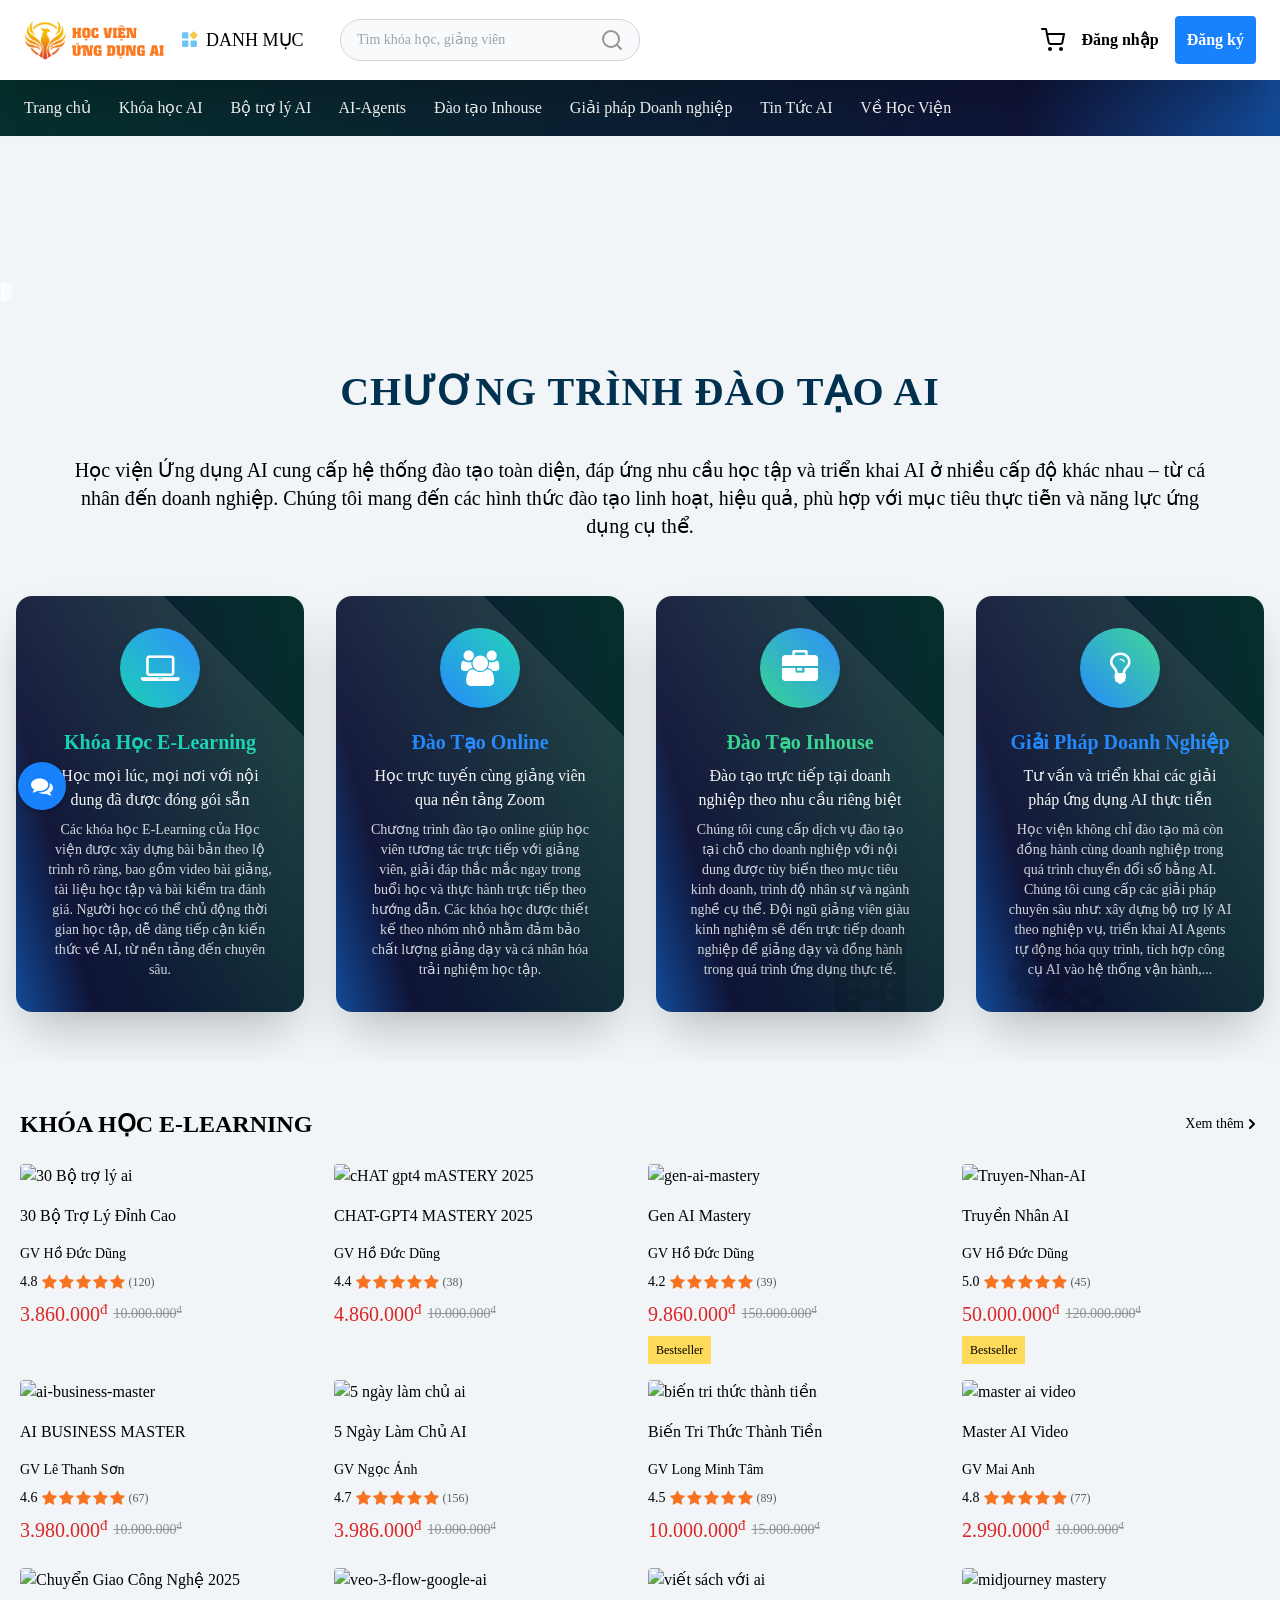
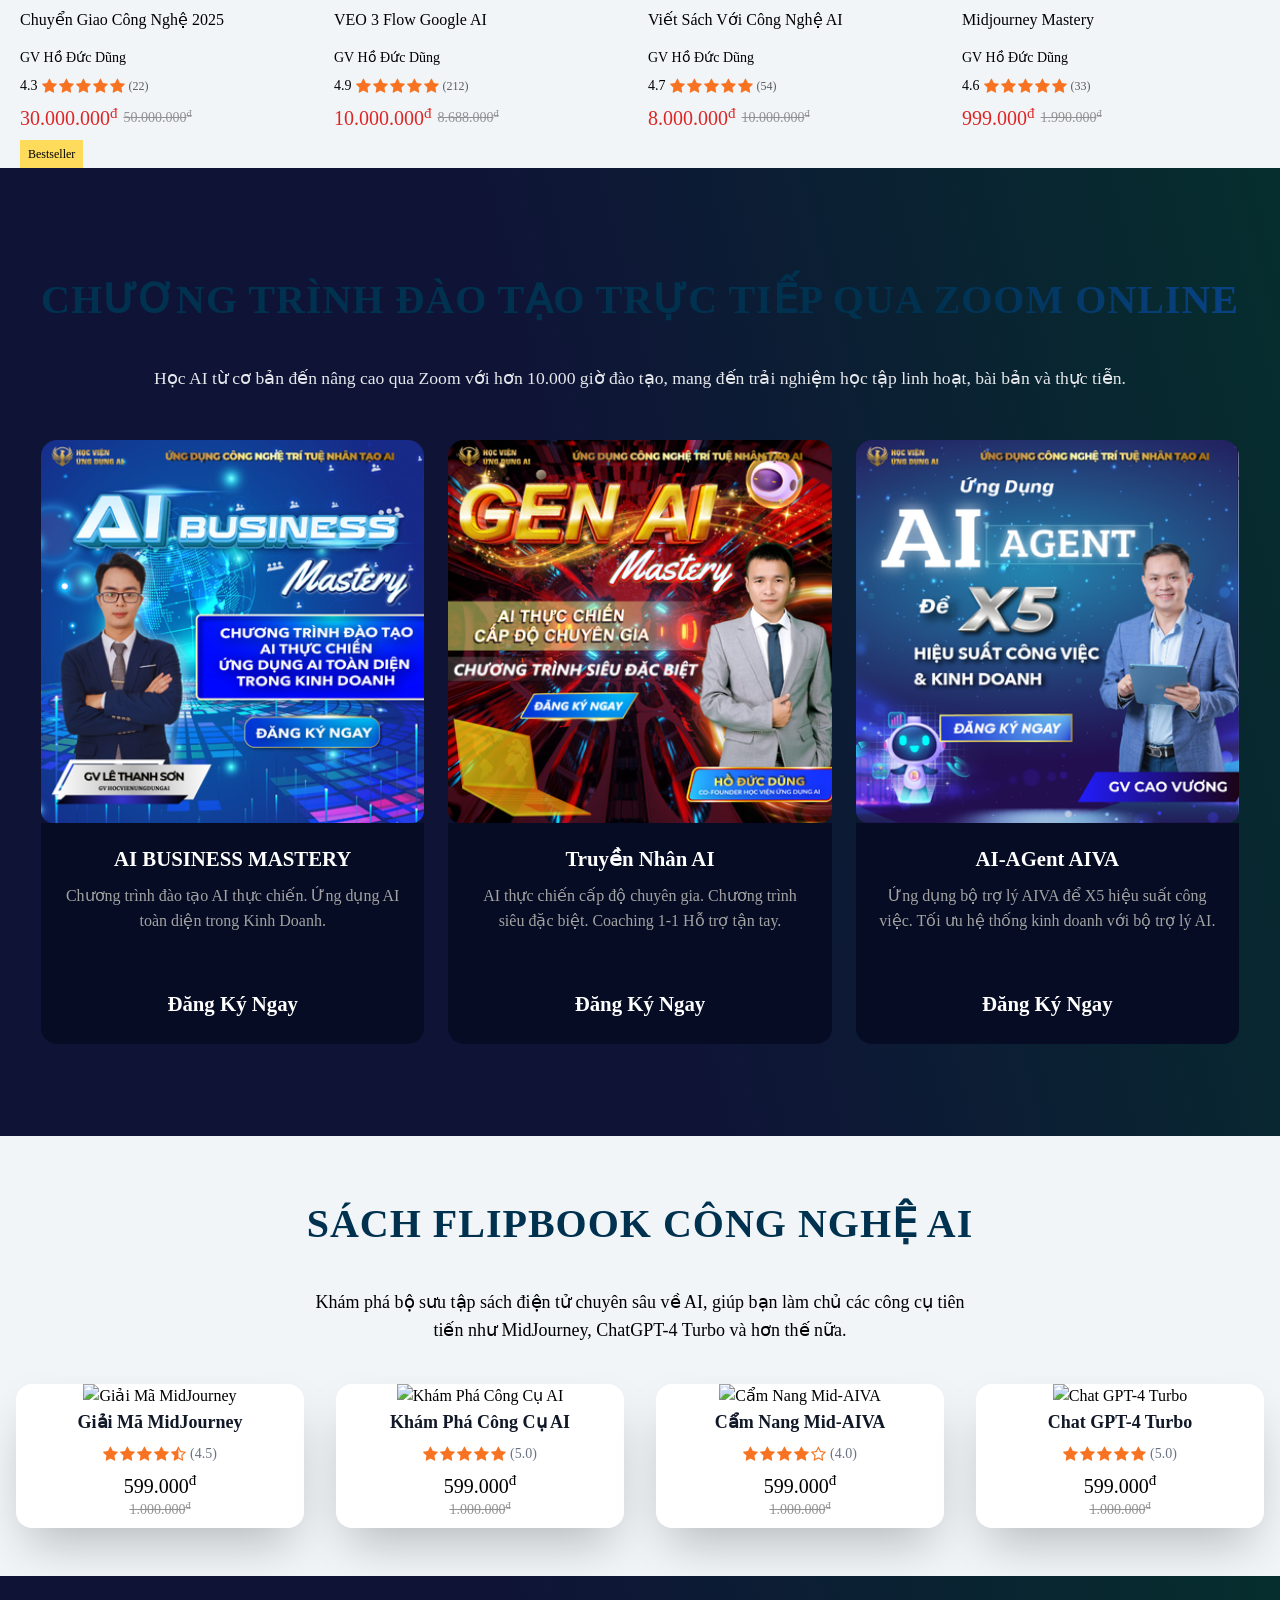
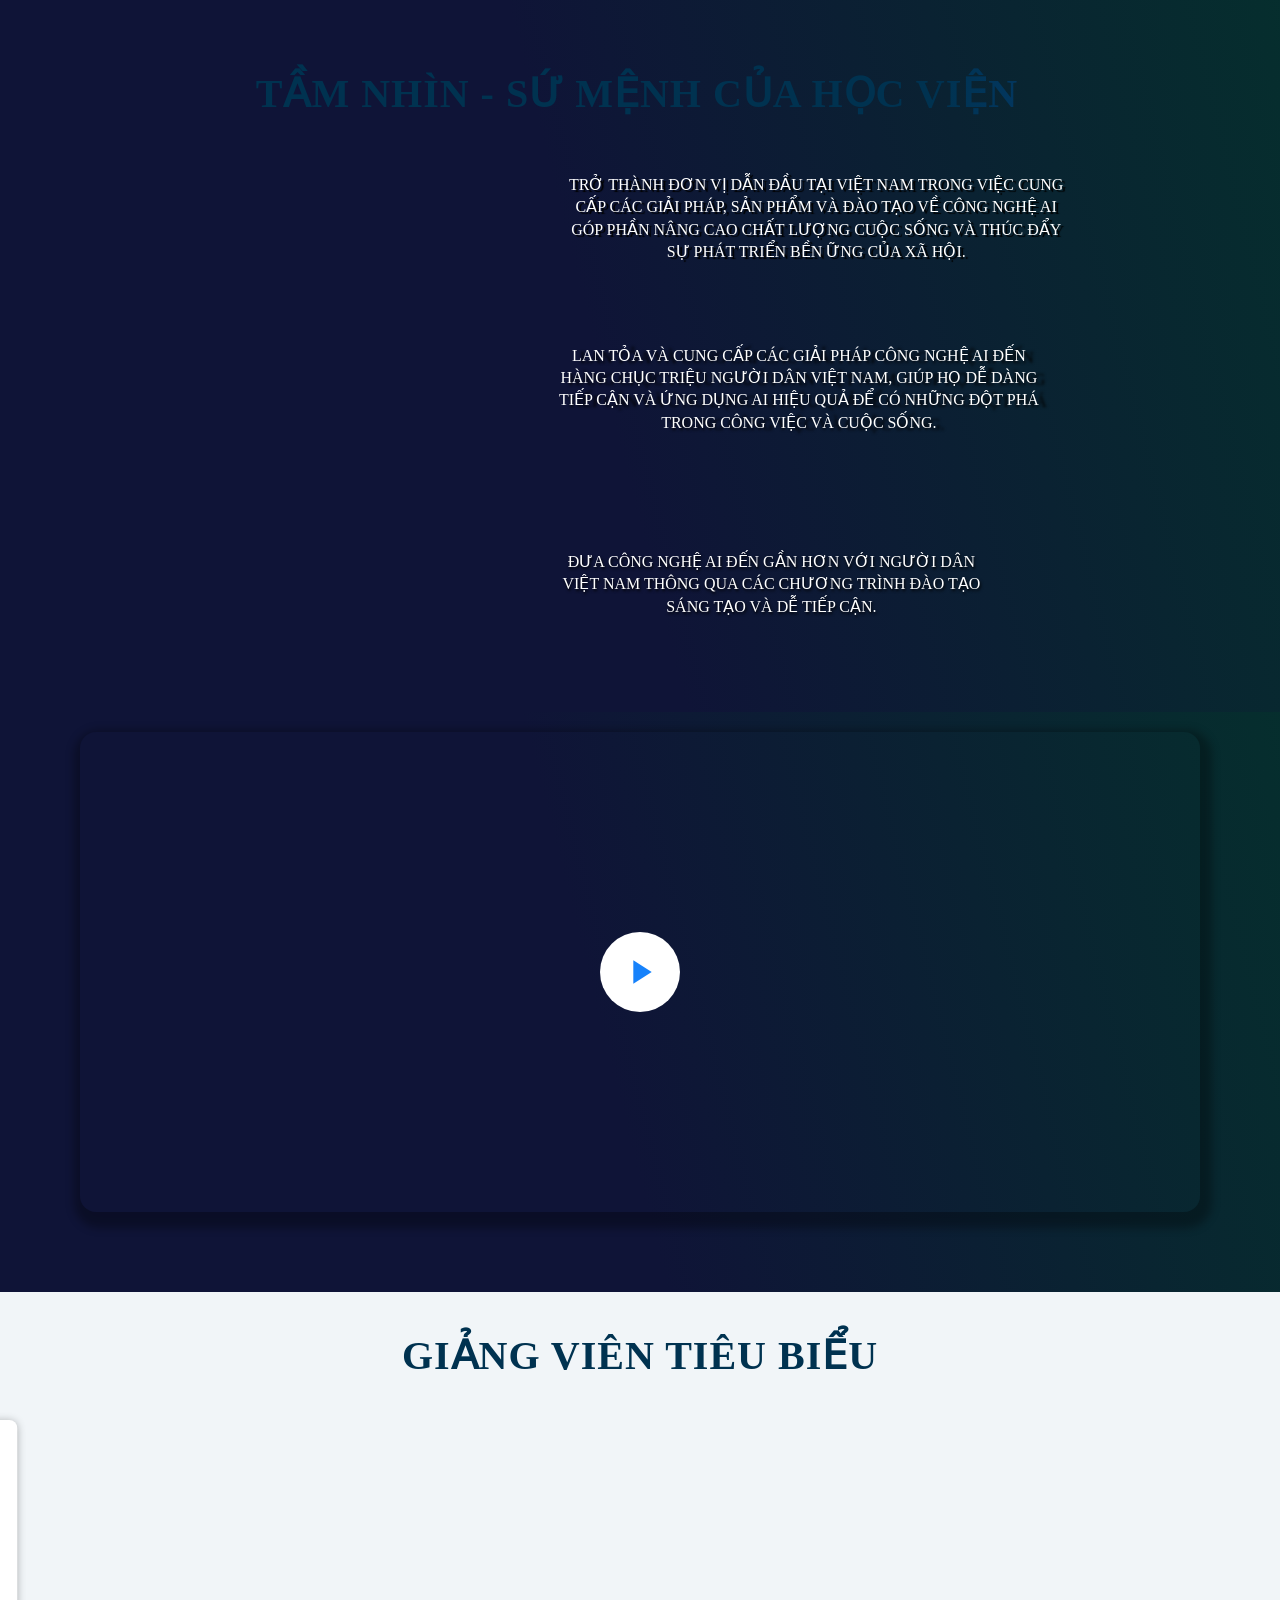
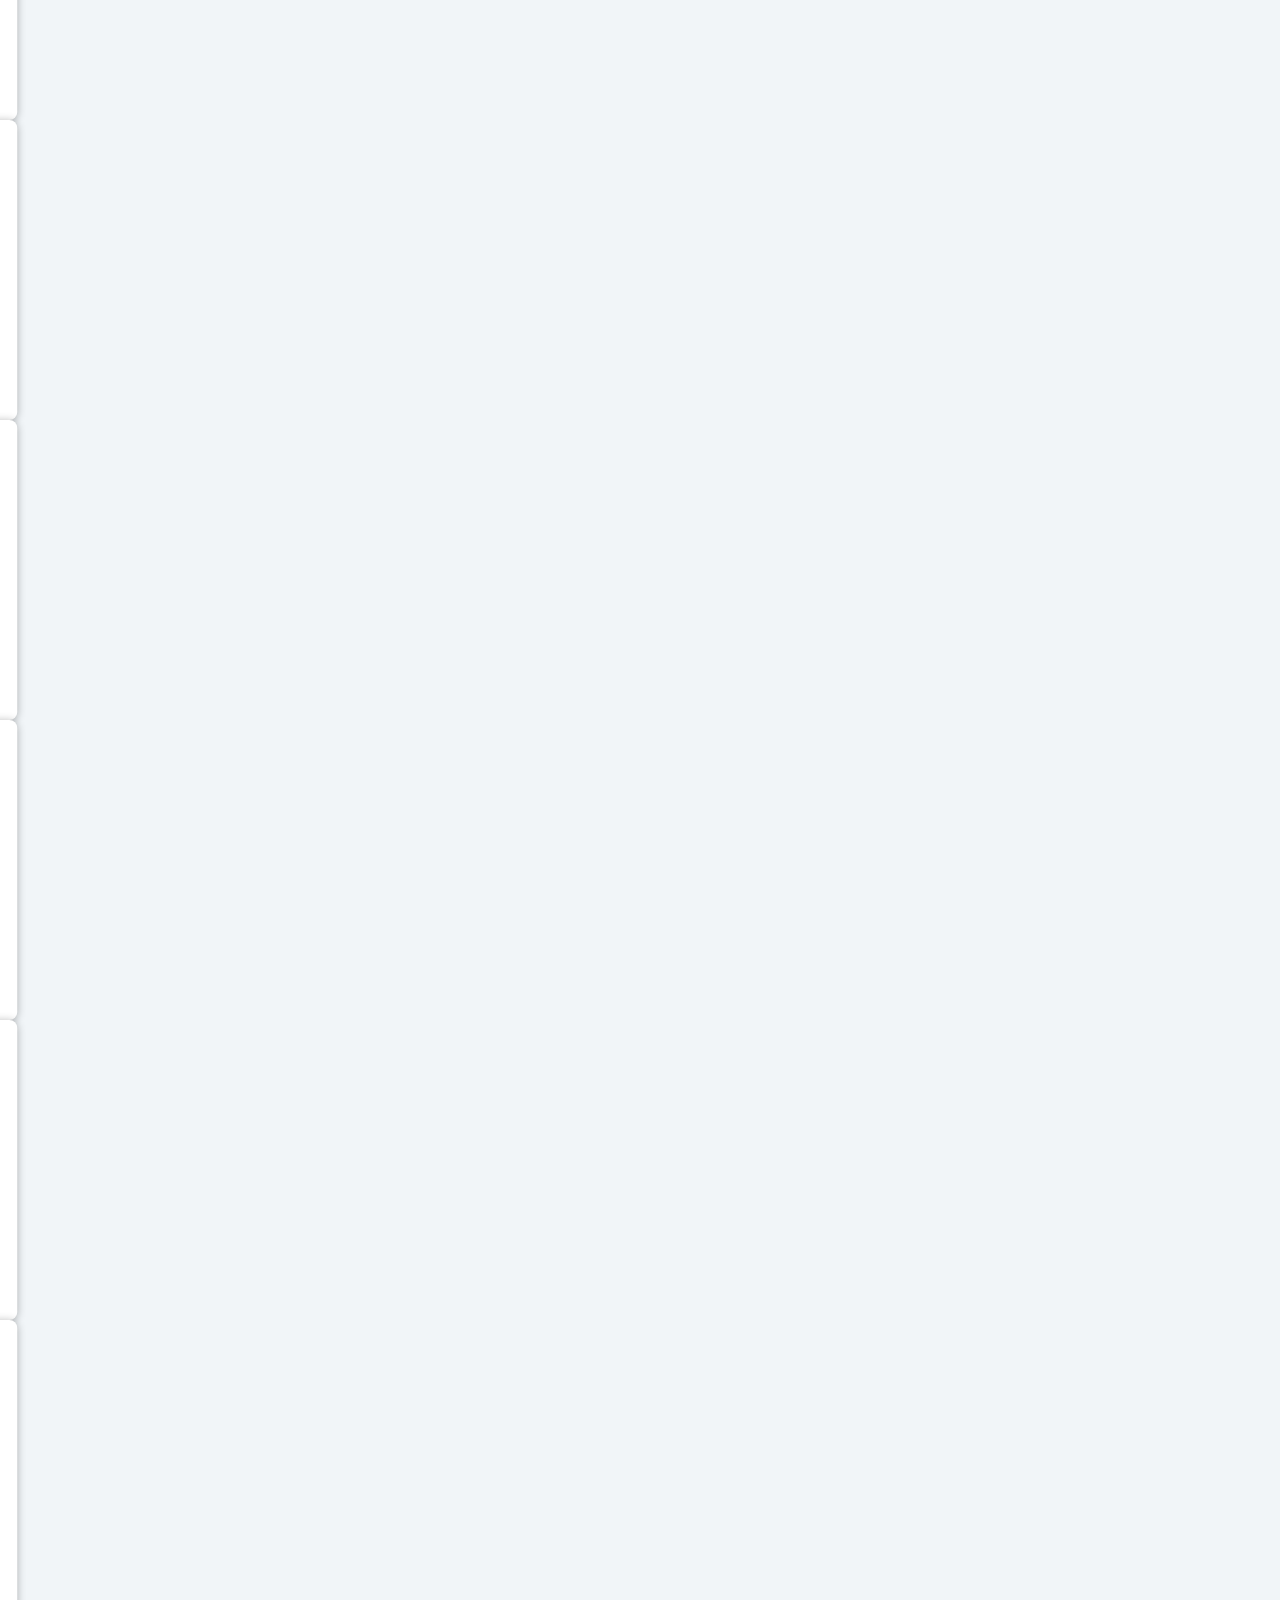
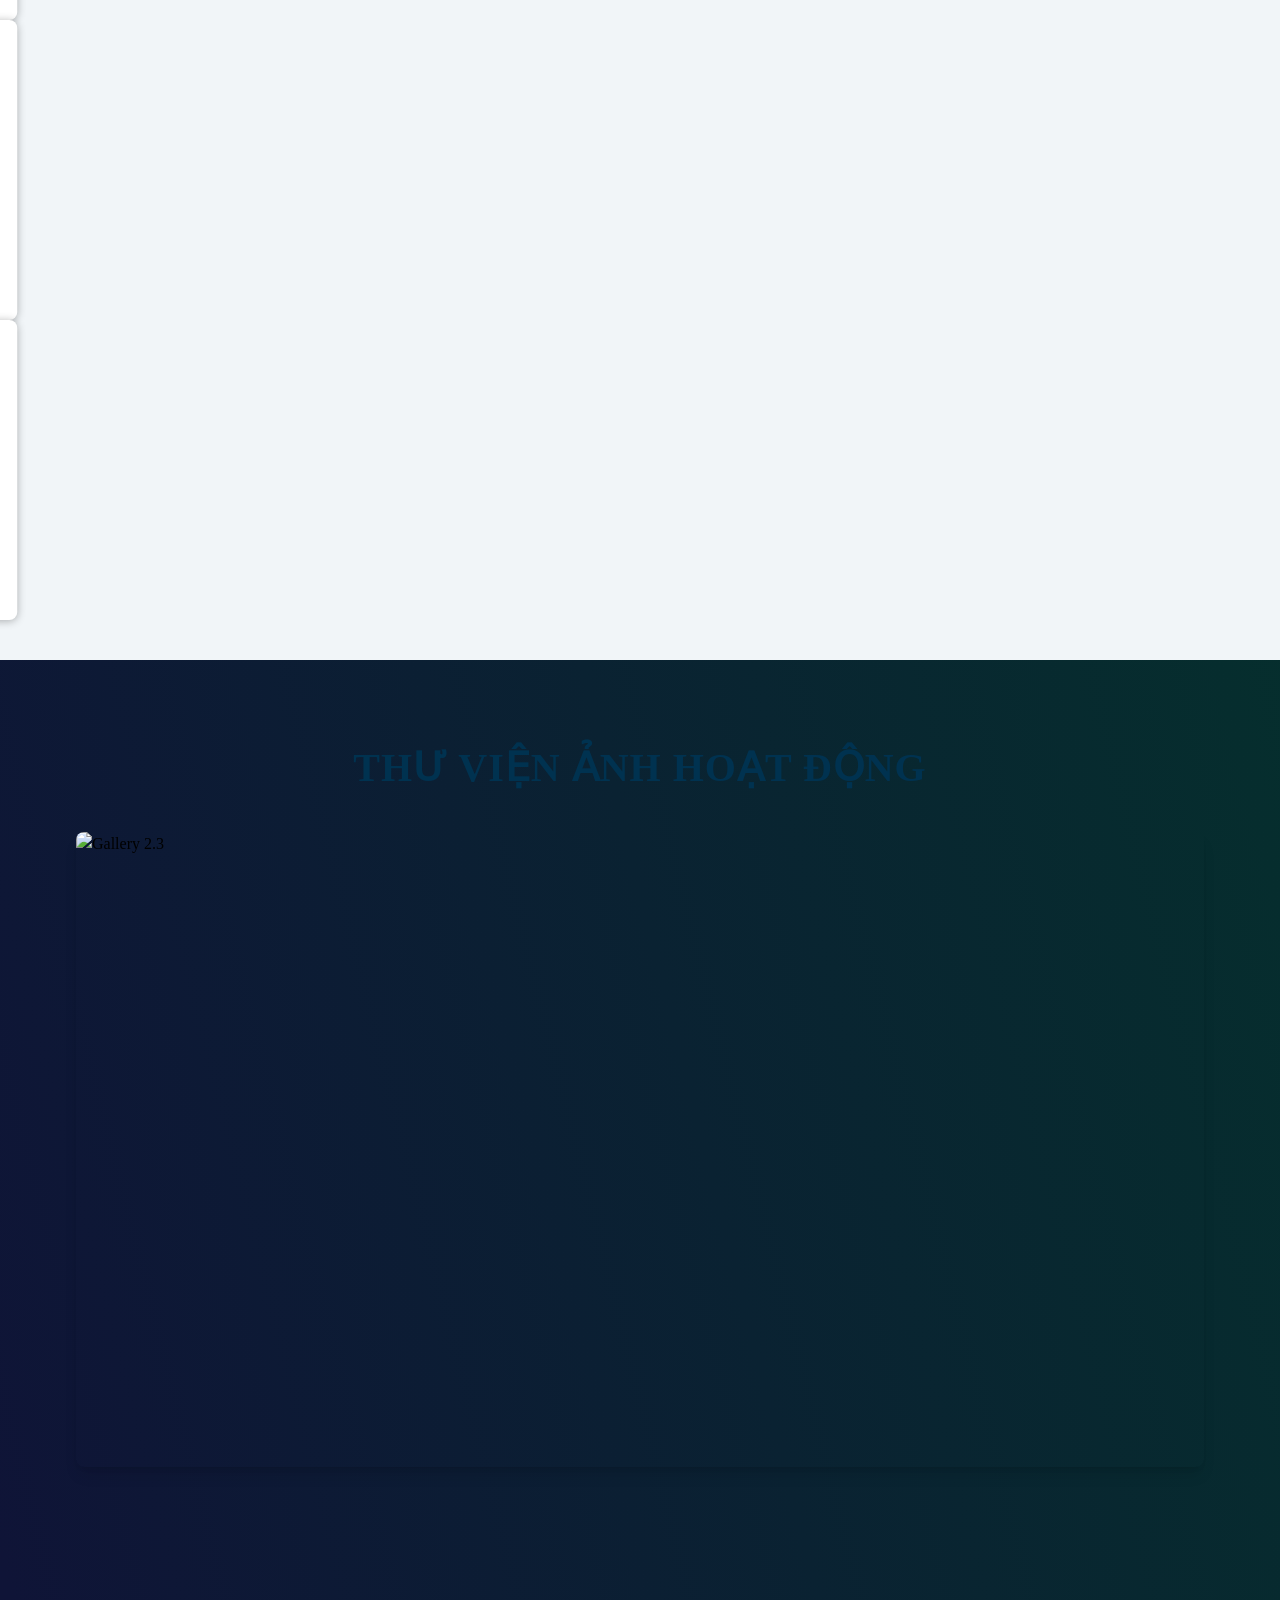
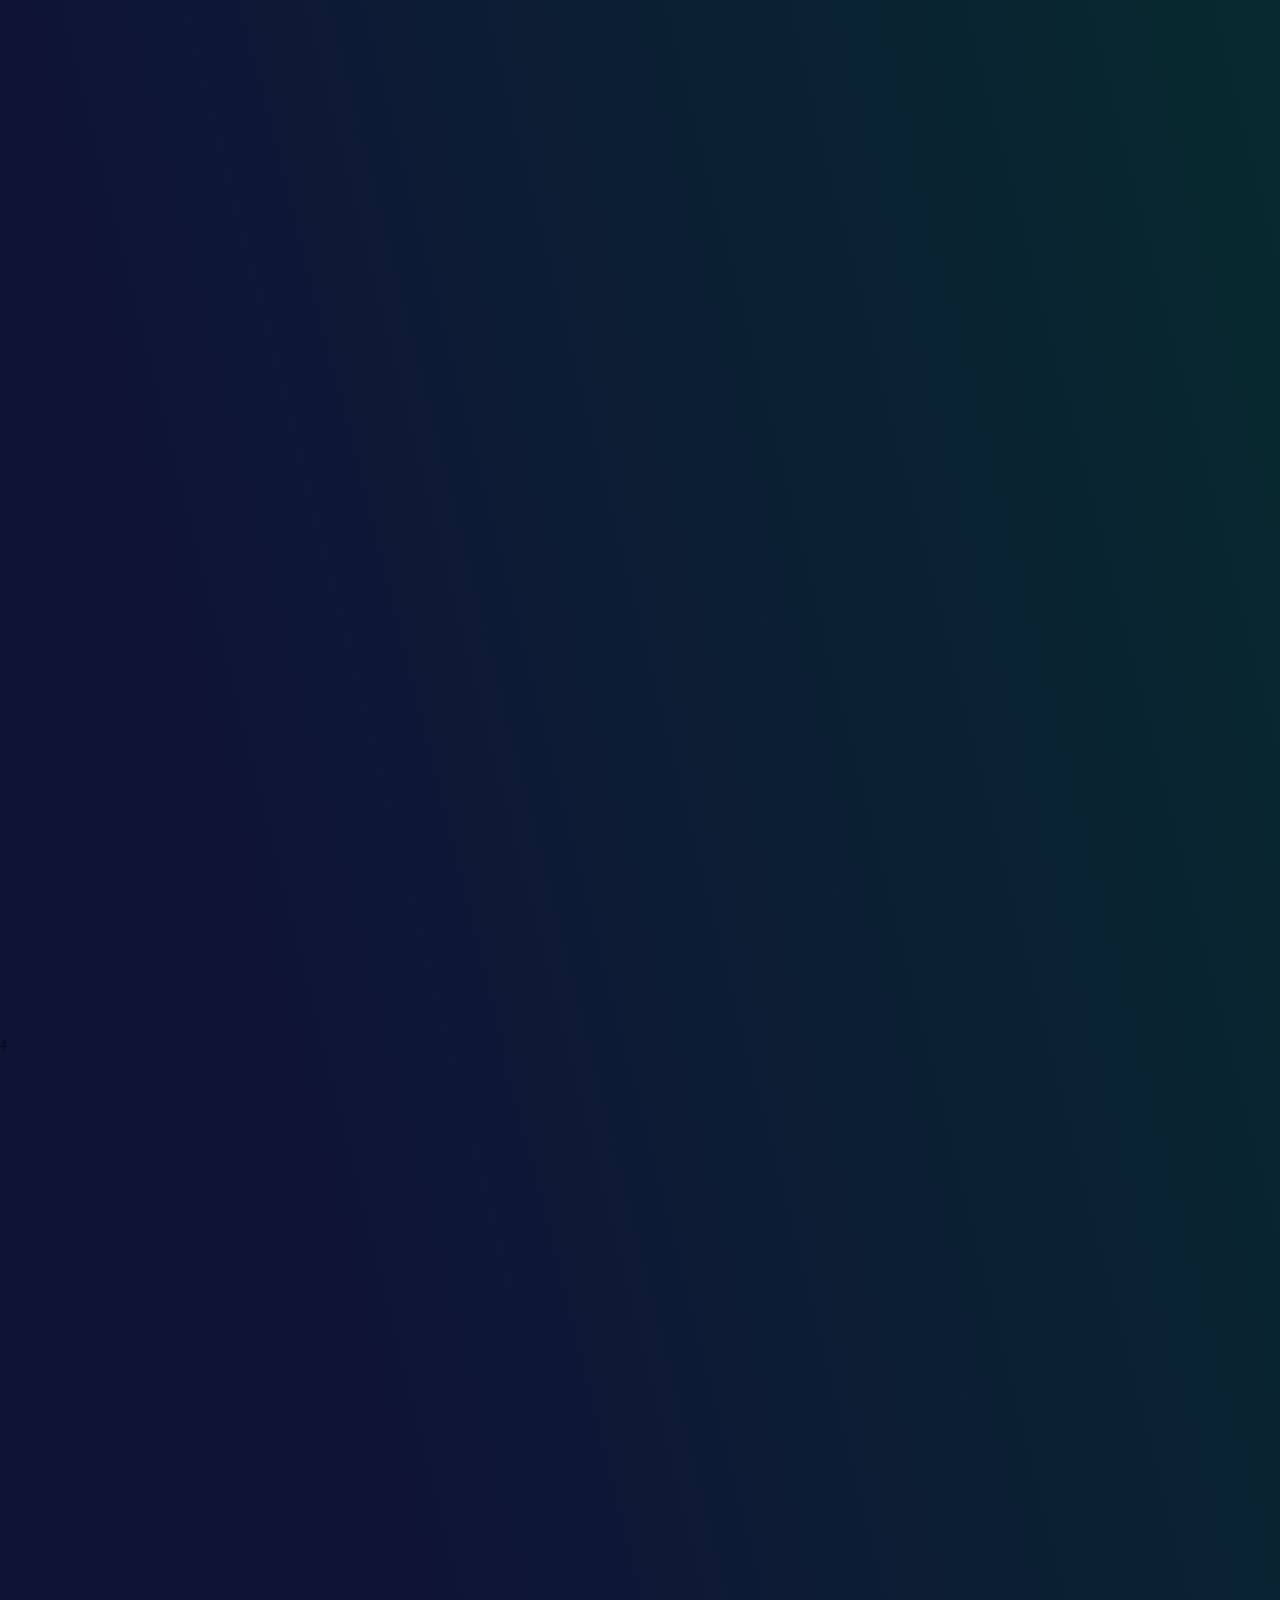
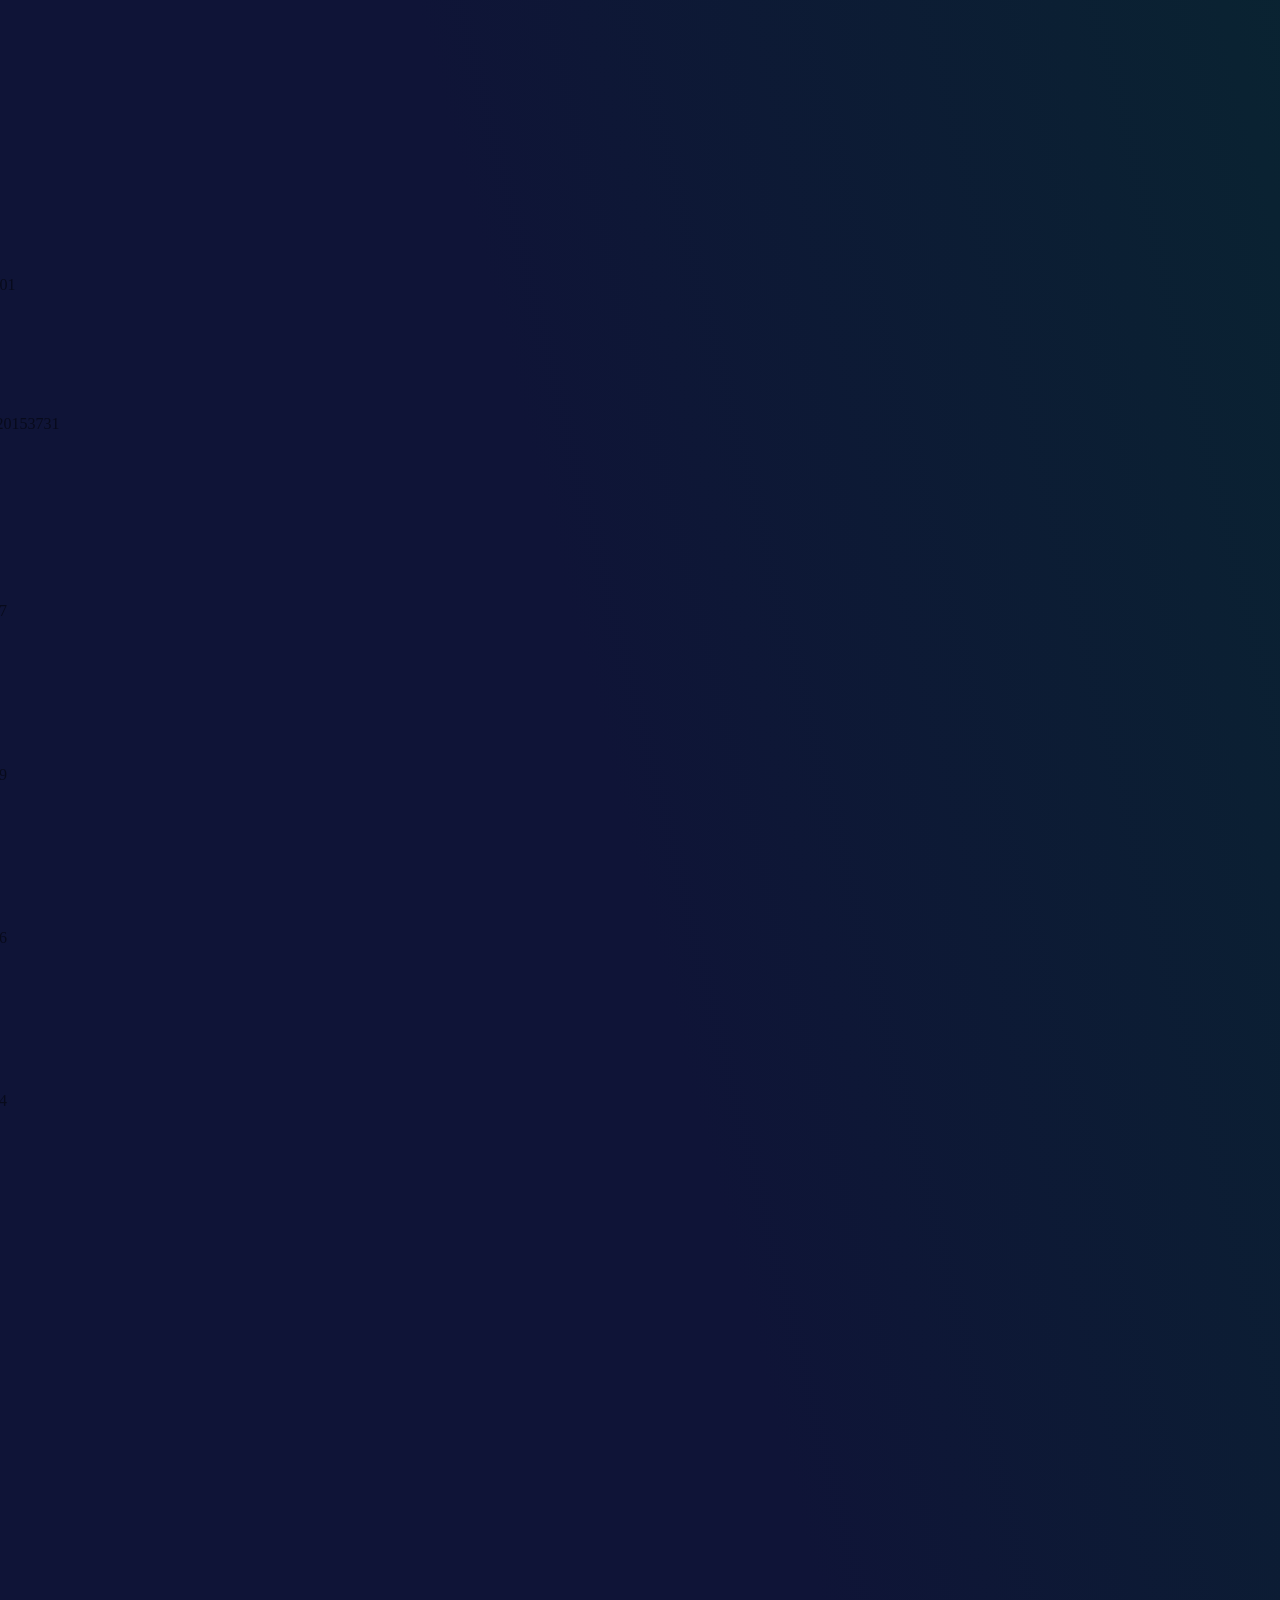
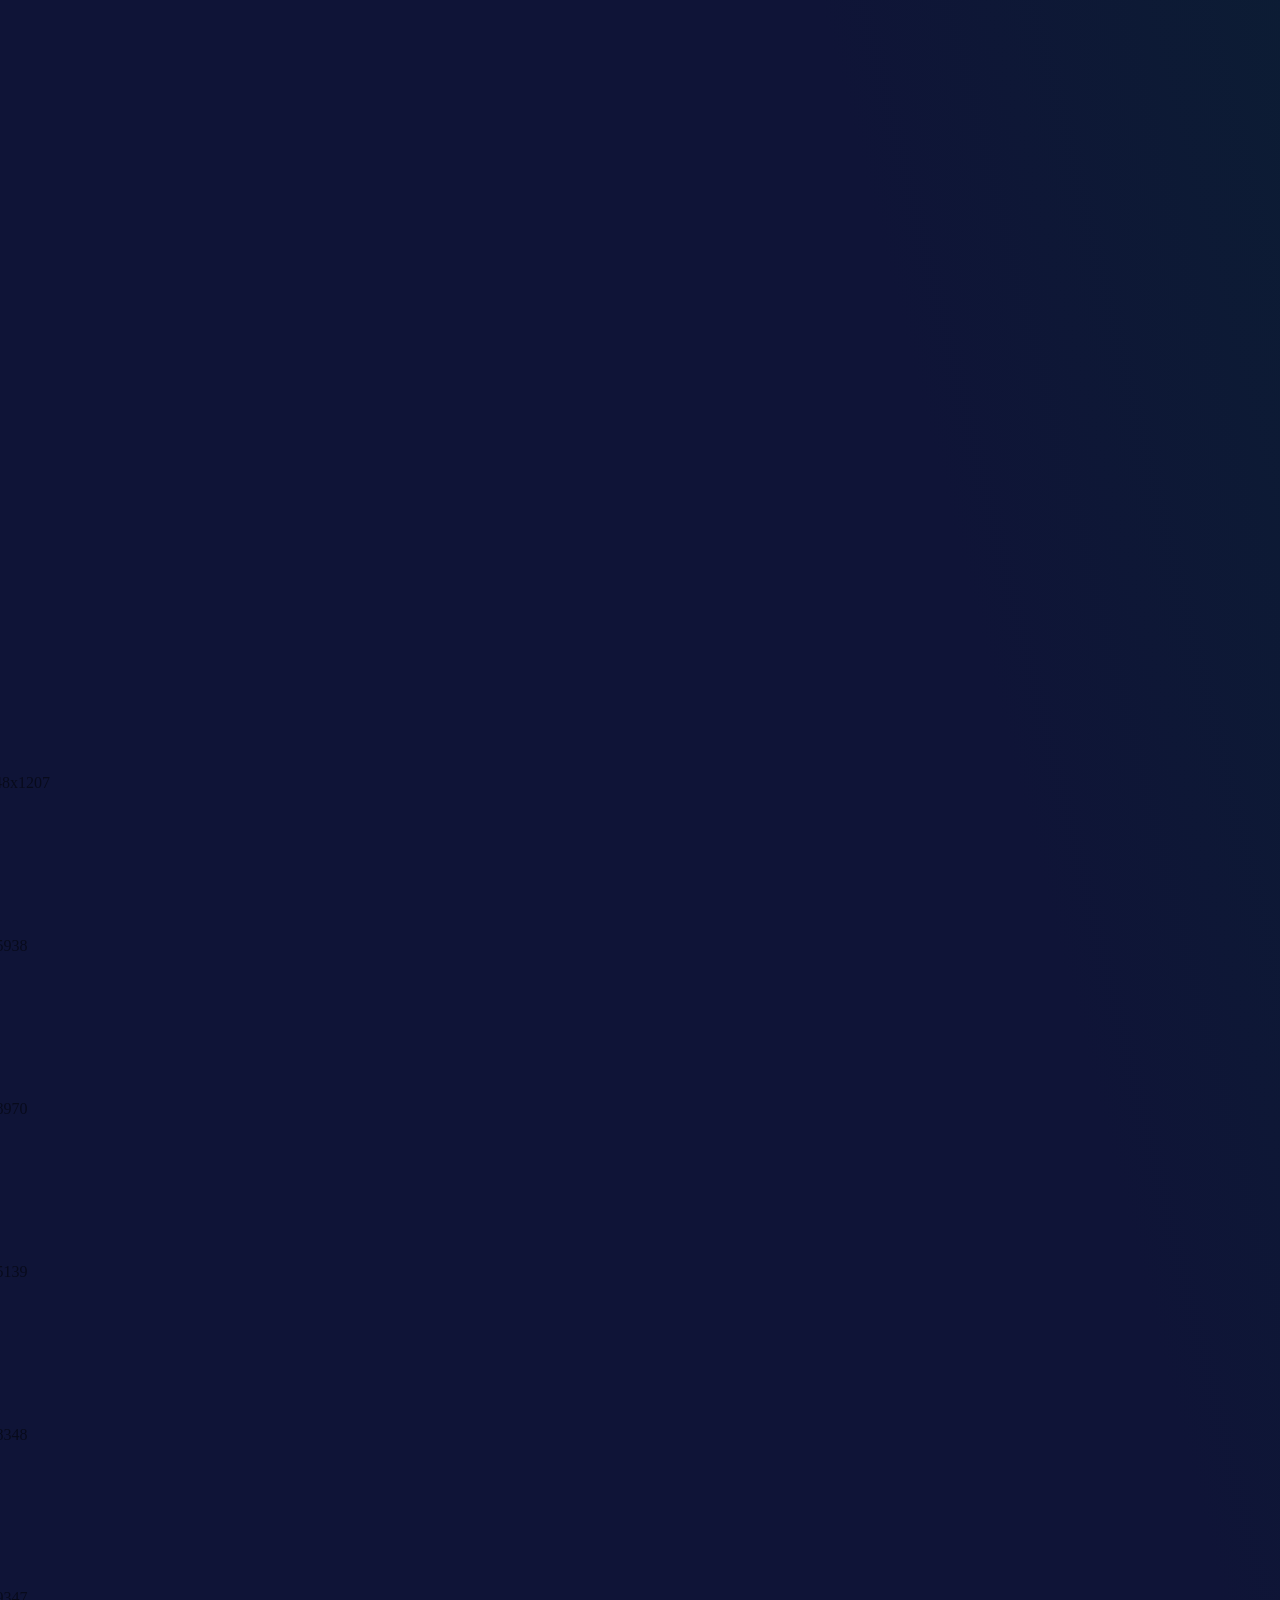
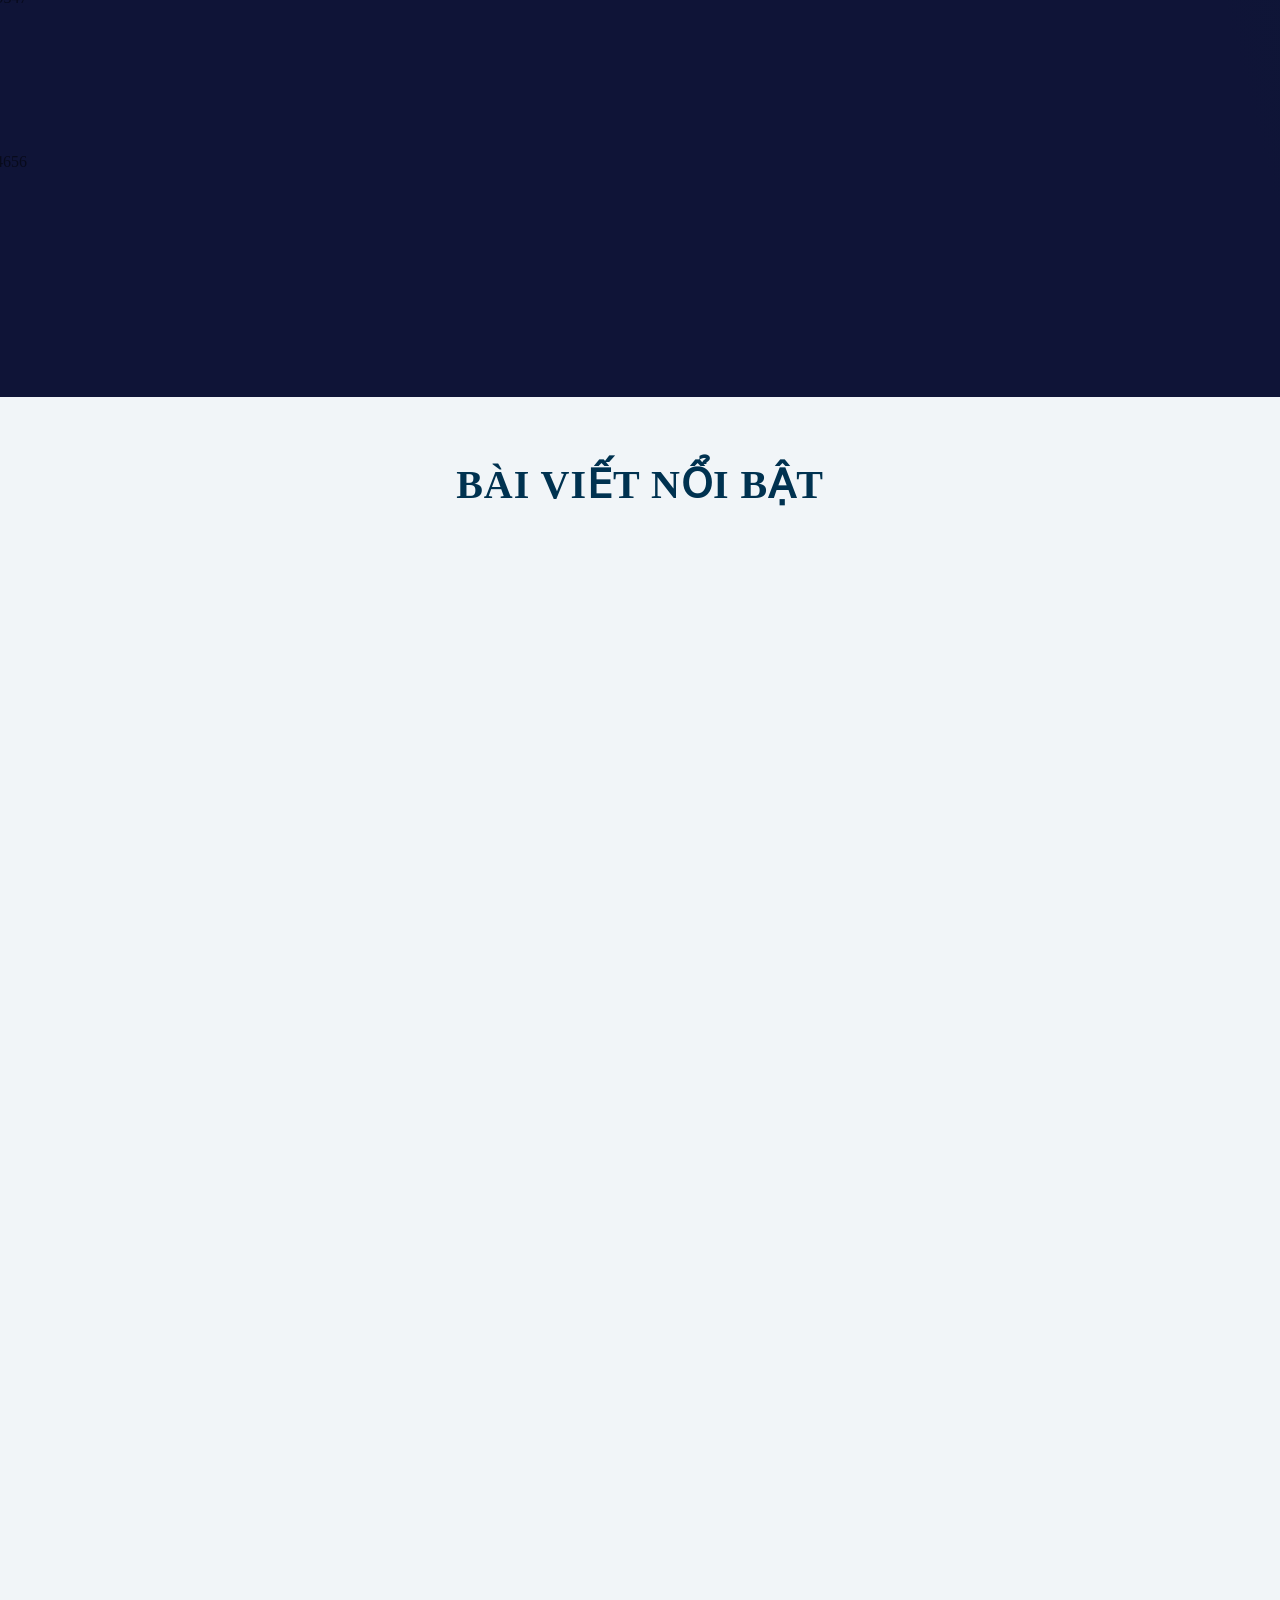
==== commit b911203c: "Update index.html" ====
--- a/index.html
+++ b/index.html
@@ -33,6 +33,10 @@
         .checklogin,
         .checklogin_ok {
             display: none
+        }
+
+        div#news-section h3 {
+            min-height: 60px;
         }
     </style>
     <script>
@@ -180,12 +184,12 @@
 
 
                         <div class="my-auto checklogin">
-                            <a class="block font-bold" target="_blank"
+                            <a class="block font-bold" 
                                 href="https://hocvienungdungai.com/signin?redirect=https%3A%2F%2Fhocvienungdungai.com%2F">Đăng
                                 nhập</a>
                         </div>
                         <div class="my-auto p-3 text-white bg-[#1782FB] rounded font-bold checklogin">
-                            <a class="block" target="_blank"
+                            <a class="block" 
                                 href="https://hocvienungdungai.com/signin?redirect=https%3A%2F%2Fhocvienungdungai.com%2F">Đăng
                                 ký</a>
                         </div>
@@ -194,31 +198,39 @@
                             <a class="block" target="_blank" href="https://hocvienungdungai.com/my-courses">Khóa học của
                                 tôi</a>
                         </div>
-                        
-
-<div class="mt-2 checklogin_ok" style="position:relative;">
-    <a class="block xinchao" href="javascript:void(0)" style="font-weight:bold;"> 
-    </a>
-    <div class="dropdown-menu dropdown-info-user show" style="display:none;position:absolute;top:100%;left:-60px;min-width:180px;z-index:999;background:#fff;border-radius:8px;box-shadow:0 2px 12px rgba(0,0,0,0.08);padding:8px 0;">
-        <a class="dropdown-item" target="_blank" href="https://hocvienungdungai.com/update-profile" style="padding:8px 20px;display:block;">Hồ sơ</a>
-        <a class="dropdown-item" target="_blank" href="https://hocvienungdungai.com/list-test-result" style="padding:8px 20px;display:block;">Kết quả BKT</a>
-        <a class="dropdown-item" target="_blank" href="https://hocvienungdungai.com/affiliate/dashboard" style="padding:8px 20px;display:block;">Affiliate</a>
-        <a class="dropdown-item" target="_blank" href="https://hocvienungdungai.com/id/logout" style="padding:8px 20px;display:block;">Đăng xuất</a>
-    </div>
-</div>
-<script>
-    // Toggle dropdown menu khi click vào tên
-    document.querySelector('.checklogin_ok .xinchao').onclick = function(e) {
-        e.stopPropagation();
-        var menu = this.nextElementSibling;
-        menu.style.display = menu.style.display === 'block' ? 'none' : 'block';
-    };
-    document.addEventListener('click', function() {
-        var menu = document.querySelector('.checklogin_ok .dropdown-menu');
-        if(menu) menu.style.display = 'none';
-    });
-</script>
-                        
+
+
+                        <div class="mt-2 checklogin_ok" style="position:relative;">
+                            <a class="block xinchao" href="javascript:void(0)" style="font-weight:bold;">
+                            </a>
+                            <div class="dropdown-menu dropdown-info-user show"
+                                style="display:none;position:absolute;top:100%;left:-60px;min-width:180px;z-index:999;background:#fff;border-radius:8px;box-shadow:0 2px 12px rgba(0,0,0,0.08);padding:8px 0;">
+                                <a class="dropdown-item" target="_blank"
+                                    href="https://hocvienungdungai.com/update-profile"
+                                    style="padding:8px 20px;display:block;">Hồ sơ</a>
+                                <a class="dropdown-item" target="_blank"
+                                    href="https://hocvienungdungai.com/list-test-result"
+                                    style="padding:8px 20px;display:block;">Kết quả BKT</a>
+                                <a class="dropdown-item" target="_blank"
+                                    href="https://hocvienungdungai.com/affiliate/dashboard"
+                                    style="padding:8px 20px;display:block;">Affiliate</a>
+                                <a class="dropdown-item" target="_blank" href="https://hocvienungdungai.com/id/logout"
+                                    style="padding:8px 20px;display:block;">Đăng xuất</a>
+                            </div>
+                        </div>
+                        <script>
+                            // Toggle dropdown menu khi click vào tên
+                            document.querySelector('.checklogin_ok .xinchao').onclick = function (e) {
+                                e.stopPropagation();
+                                var menu = this.nextElementSibling;
+                                menu.style.display = menu.style.display === 'block' ? 'none' : 'block';
+                            };
+                            document.addEventListener('click', function () {
+                                var menu = document.querySelector('.checklogin_ok .dropdown-menu');
+                                if (menu) menu.style.display = 'none';
+                            });
+                        </script>
+
                     </div>
                 </div>
             </div>
@@ -310,7 +322,7 @@
                 </div>
 
 
-                
+
 
             </div>
             <div class="border-t p-4">
@@ -330,7 +342,8 @@
                 </div>
                 <div id="dropdown-category-sidebar">
                     <div class="pb-4">
-                        <a class="flex gap-1.5 items-center" href="/"><i class="w-4 fa fa-home" aria-hidden="true"></i>
+                        <a class="flex gap-1.5 items-center" href="https://hocvienungdungai.com"><i
+                                class="w-4 fa fa-home" aria-hidden="true"></i>
                             Trang chủ</a>
                     </div>
                     <div class="pb-4">
@@ -351,50 +364,34 @@
                                 class="w-4 fa fa-building" aria-hidden="true"></i> Đào tạo Inhouse</a>
                     </div>
                     <div class="pb-4">
-                        <a class="flex gap-1.5 items-center" href="/news"><i class="w-4 fa fa-newspaper-o"
-                                aria-hidden="true"></i> Giải pháp Doanh nghiệp</a>
+                        <a class="flex gap-1.5 items-center" href="https://hocvienungdungai.com/"><i
+                                class="w-4 fa fa-newspaper-o" aria-hidden="true"></i> Giải pháp Doanh nghiệp</a>
                     </div>
                     <div class="pb-4">
-                        <a class="flex gap-1.5 items-center" href="/news"><i class="w-4 fa fa-newspaper-o"
-                                aria-hidden="true"></i> Tin Tức AI</a>
+                        <a class="flex gap-1.5 items-center" href="https://hocvienungdungai.com/"><i
+                                class="w-4 fa fa-newspaper-o" aria-hidden="true"></i> Tin Tức AI</a>
                     </div>
                     <div class="pb-4">
                         <div class="flex gap-1.5 items-center font-bold"><i class="w-4 fa fa-info-circle"
                                 aria-hidden="true"></i> Về Học Viện</div>
                         <div class="pl-7 flex flex-col gap-2 mt-2">
-                            <a class="flex gap-1.5 items-center" href="/lien-he"><i class="fa fa-angle-right"></i> Liên
+                            <a class="flex gap-1.5 items-center" href="https://hocvienungdungai.com"><i
+                                    class="fa fa-angle-right"></i> Liên
                                 hệ</a>
-                            <a class="flex gap-1.5 items-center" href="/thanh-toan"><i class="fa fa-angle-right"></i>
+                            <a class="flex gap-1.5 items-center" href="https://hocvienungdungai.com"><i
+                                    class="fa fa-angle-right"></i>
                                 Thanh toán</a>
-                            <a class="flex gap-1.5 items-center" href="/ve-hoc-vien"><i class="fa fa-angle-right"></i>
+                            <a class="flex gap-1.5 items-center" href="https://hocvienungdungai.com"><i
+                                    class="fa fa-angle-right"></i>
                                 Về Học Viện</a>
-                            <a class="flex gap-1.5 items-center" href="/ve-founder"><i class="fa fa-angle-right"></i> Về
+                            <a class="flex gap-1.5 items-center" href="https://hocvienungdungai.com"><i
+                                    class="fa fa-angle-right"></i> Về
                                 Founder</a>
                         </div>
                     </div>
                 </div>
             </div>
-            <div class="border-t px-4 py-6">
-                <a class="flex gap-2.5 items-center" href="/app">
-                    <svg width="18" height="18" viewBox="0 0 18 18" fill="none" xmlns="http://www.w3.org/2000/svg">
-                        <g clip-path="url(#clip0_418_5860)">
-                            <path
-                                d="M9 16.5C13.1421 16.5 16.5 13.1421 16.5 9C16.5 4.85786 13.1421 1.5 9 1.5C4.85786 1.5 1.5 4.85786 1.5 9C1.5 13.1421 4.85786 16.5 9 16.5Z"
-                                fill="black" stroke="black" stroke-width="2" stroke-linecap="round"
-                                stroke-linejoin="round" />
-                            <path d="M6 9L9 12L12 9" stroke="white" stroke-width="2" stroke-linecap="round"
-                                stroke-linejoin="round" />
-                            <path d="M9 6V12" stroke="white" stroke-width="2" stroke-linecap="round"
-                                stroke-linejoin="round" />
-                        </g>
-                        <defs>
-                            <clipPath id="clip0_418_5860">
-                                <rect width="18" height="18" fill="white" />
-                            </clipPath>
-                        </defs>
-                    </svg>
-                    Tải app </a>
-            </div>
+
             <div class="border-t p-4">
                 <p class="font-bold">Hỗ trợ</p>
                 <div class="py-4 flex gap-2.5 items-center">
@@ -591,7 +588,7 @@
     <!-- ...existing code... -->
     <div class="bg-[#F1F5F8] text-black">
         <main id="main" class="flex-shrink-0" role="main">
-            <div class="max-w-8xl mx-auto md:pt-4 pt-0" id="slide-menu-home">
+            <div class="max-w-8xl mx-auto md:pt-0 pt-0" id="slide-menu-home">
                 <div class="swiper bannerSwiper">
                     <div class="swiper-wrapper">
                         <div class="swiper-slide">
@@ -1494,12 +1491,11 @@
                 <div class="max-w-8xl mx-auto px-4 py-8">
                     <div id="HEADLINE_AI_INTRO" class="ladi-element ladi-animation">
 
-                        <h2 class="ladi-headline shine-text animate-gradient-text">Khám Phá Các Chương Trình Đào Tạo AI
-                            Qua Zoom</h2>
+                        <h2 class="ladi-headline shine-text animate-gradient-text">Chương Trình Đào Tạo Trực Tiếp Qua
+                            Zoom Online</h2>
 
                         <p class="ladi-paragraph">Học AI từ cơ bản đến nâng cao qua Zoom với hơn 10.000 giờ đào tạo,
-                            mang đến
-                            trải nghiệm học tập linh hoạt, bài bản và thực tiễn. </p>
+                            mang đến trải nghiệm học tập linh hoạt, bài bản và thực tiễn.</p>
                     </div>
 
                     <div id="GROUP_AI_COURSES" class="ladi-element">
@@ -1533,7 +1529,7 @@
                                 </div>
                             </div>
                             <div class="ladi-content">
-                                <h3 class="ladi-headline">GEN AI MASTERY</h3>
+                                <h3 class="ladi-headline">Truyền Nhân AI</h3>
                                 <p class="ladi-paragraph">
                                     AI thực chiến cấp độ chuyên gia.
                                     Chương trình siêu đặc biệt.
@@ -1556,7 +1552,7 @@
                                 </div>
                             </div>
                             <div class="ladi-content">
-                                <h3 class="ladi-headline">Ứng Dụng AI Agent</h3>
+                                <h3 class="ladi-headline">AI-AGent AIVA</h3>
                                 <p class="ladi-paragraph">
                                     Ứng dụng bộ trợ lý AIVA để X5 hiệu suất công việc.
                                     Tối ưu hệ thống kinh doanh với bộ trợ lý AI.
@@ -1720,7 +1716,7 @@
                     .ladi-content .ladi-paragraph {
                         font-size: 1rem;
                         color: #a3a3a3;
-                        height: 130px;
+                        height: 100px;
                         margin-top: 8px;
                     }
 
@@ -1961,6 +1957,8 @@
                             <div class="ladi-image-background"></div>
                         </div>
                     </div>
+
+
                 </div>
 
                 <style>
@@ -3009,6 +3007,156 @@
                 </style>
             </div>
 
+            <div class="section_video">
+                <div class="ladi-section" bis_skin_checked="1" style="
+    padding: 0px 0px 60px 0px;
+">
+                    <div class="ladi-container" bis_skin_checked="1">
+
+<div class="video-wrapper">
+  <div class="video-container">
+    <iframe 
+      width="100%" 
+      height="480" 
+      src="https://www.youtube.com/embed/CDVmvI4m95M?list=PLAzeP9b8Go6ZwjUkh99wKNVVWWIei1kzp" 
+      title="Toàn Cảnh AI Mình Master | Chương Trình Đào Tạo AI Thực Chiến" 
+      frameborder="0" 
+      allow="accelerometer; autoplay; clipboard-write; encrypted-media; gyroscope; picture-in-picture; web-share" 
+      referrerpolicy="strict-origin-when-cross-origin" 
+      allowfullscreen
+    ></iframe>
+    <div class="play-button">
+      <svg viewBox="0 0 24 24" class="play-icon">
+        <path d="M8 5v14l11-7z" fill="currentColor"/>
+      </svg>
+    </div>
+  </div>
+</div>
+
+<style>
+.video-wrapper {
+  display: flex;
+  justify-content: center;
+  align-items: center;
+  padding: 20px;
+}
+
+.video-container {
+  position: relative;
+  width: 100%;
+  border-radius: 16px;
+  overflow: hidden;
+  box-shadow: 3px 7px 8px 9px rgba(0, 0, 0, 0.3);
+  transition: transform 0.4s ease, box-shadow 0.4s ease;
+}
+
+.video-container:hover {
+  transform: scale(1.02);
+  box-shadow: 0 12px 40px rgba(0, 0, 0, 0.4);
+}
+
+iframe {
+  display: block;
+  border: none;
+}
+
+/* Play button styles */
+.play-button {
+  position: absolute;
+  top: 50%;
+  left: 50%;
+  transform: translate(-50%, -50%);
+  width: 80px;
+  height: 80px;
+  background: #fff;
+  border-radius: 50%;
+  display: flex;
+  justify-content: center;
+  align-items: center;
+  cursor: pointer;
+  transition: all 0.3s ease;
+  animation: pulse 2s infinite ease-in-out;
+}
+
+.play-button:hover {
+  background: #ff4d4d;
+  transform: translate(-50%, -50%) scale(1.1);
+}
+
+.play-icon {
+  width: 40px;
+  height: 40px;
+  color: #1782fb;
+}
+
+.play-button:hover .play-icon {
+  color: #fff;
+}
+
+/* Pulse animation */
+@keyframes pulse {
+  0% {
+    box-shadow: 0 0 0 0 rgba(255, 255, 255, 0.7);
+  }
+  70% {
+    box-shadow: 0 0 0 20px rgba(255, 255, 255, 0);
+  }
+  100% {
+    box-shadow: 0 0 0 0 rgba(255, 255, 255, 0);
+  }
+}
+
+/* Responsive */
+@media (max-width: 768px) {
+  .video-container {
+    max-width: 100%;
+  }
+  
+  iframe {
+    height: 360px;
+  }
+  
+  .play-button {
+    width: 80px;
+    height: 80px;
+  }
+  
+  .play-icon {
+    width: 30px;
+    height: 30px;
+  }
+}
+
+@media (max-width: 480px) {
+  iframe {
+    height: 240px;
+  }
+  
+  .play-button {
+    width: 80px;
+    height: 80px;
+  }
+  
+  .play-icon {
+    width: 44px;
+    height: 44px;
+  }
+}
+</style>
+
+<script>
+document.querySelector('.play-button').addEventListener('click', function() {
+  const iframe = this.parentElement.querySelector('iframe');
+  iframe.src += '&autoplay=1';
+  this.style.display = 'none'; // Ẩn nút play sau khi click
+});
+</script>
+
+
+
+                    </div>
+                </div>
+            </div>
             <style>
                 span.inline-block.bg-blue-900.rounded-full.p-2 {
                     padding: 3px 10px;
@@ -3076,7 +3224,6 @@
                     margin-bottom: 20px;
                 }
             </style>
-
             <div class="max-w-7xl mx-auto px-4 sm:px-6 lg:px-8 my-6" id="aff-teacher-home">
 
                 <h4 class="uppercase text-xl font-semibold mb-4 text-center shine-text animate-gradient-text">Giảng viên
@@ -3196,6 +3343,75 @@
                                 <img class="rounded-full w-full h-full object-cover ring-2 ring-blue-200 shadow-md lazyload"
                                     data-src="https://w.ladicdn.com/s500x500/5fae2a35ec210576f291f782/2-20241211083702-geamk.png"
                                     alt="Mai Anh" />
+                            </div>
+                        </div>
+
+                        <!-- Mai Anh -->
+                        <div
+                            class="swiper-slide flex flex-col items-center gap-3 border rounded-lg shadow p-4 bg-white min-h-[300px]">
+                            <div class="flex flex-col items-center gap-2 flex-grow">
+                                <a href="/teacher/maianh"
+                                    class="text-lg font-semibold text-[#273167] text-center hover:underline">Cao
+                                    Vương</a>
+                                <p class="text-md text-gray-900 text-center line-clamp-2">Chuyên Gia AI</p>
+                                <div class="flex justify-center gap-2">
+                                    <a href="#" class="bg-blue-700 rounded-full p-1.5 text-white hover:bg-blue-500"><i
+                                            class="fa fa-facebook"></i></a>
+                                    <a href="#" class="bg-green-700 rounded-full p-1.5 text-white hover:bg-green-500"><i
+                                            class="fa fa-envelope"></i></a>
+                                    <a href="#" class="bg-red-700 rounded-full p-1.5 text-white hover:bg-red-500"><i
+                                            class="fa fa-book"></i></a>
+                                </div>
+                            </div>
+                            <div class="relative w-100 h-100">
+                                <img class="rounded-full w-full h-full object-cover ring-2 ring-blue-200 shadow-md lazyload"
+                                    data-src="./images/gvcaovuong.png" alt="Mai Anh" />
+                            </div>
+                        </div>
+
+                        <!-- Mai Anh -->
+                        <div
+                            class="swiper-slide flex flex-col items-center gap-3 border rounded-lg shadow p-4 bg-white min-h-[300px]">
+                            <div class="flex flex-col items-center gap-2 flex-grow">
+                                <a href="/teacher/maianh"
+                                    class="text-lg font-semibold text-[#273167] text-center hover:underline">Tất
+                                    Kiêm</a>
+                                <p class="text-md text-gray-900 text-center line-clamp-2">Chuyên Gia AI Marketing</p>
+                                <div class="flex justify-center gap-2">
+                                    <a href="#" class="bg-blue-700 rounded-full p-1.5 text-white hover:bg-blue-500"><i
+                                            class="fa fa-facebook"></i></a>
+                                    <a href="#" class="bg-green-700 rounded-full p-1.5 text-white hover:bg-green-500"><i
+                                            class="fa fa-envelope"></i></a>
+                                    <a href="#" class="bg-red-700 rounded-full p-1.5 text-white hover:bg-red-500"><i
+                                            class="fa fa-book"></i></a>
+                                </div>
+                            </div>
+                            <div class="relative w-100 h-100">
+                                <img class="rounded-full w-full h-full object-cover ring-2 ring-blue-200 shadow-md lazyload"
+                                    data-src="./images/gvtatkiem.png" alt="Mai Anh" />
+                            </div>
+                        </div>
+
+                        <!-- Mai Anh -->
+                        <div
+                            class="swiper-slide flex flex-col items-center gap-3 border rounded-lg shadow p-4 bg-white min-h-[300px]">
+                            <div class="flex flex-col items-center gap-2 flex-grow">
+                                <a href="/teacher/maianh"
+                                    class="text-lg font-semibold text-[#273167] text-center hover:underline">Văn
+                                    Chính</a>
+                                <p class="text-md text-gray-900 text-center line-clamp-2">Chuyên Gia AI Marketing</p>
+                                <div class="flex justify-center gap-2">
+                                    <a href="#" class="bg-blue-700 rounded-full p-1.5 text-white hover:bg-blue-500"><i
+                                            class="fa fa-facebook"></i></a>
+                                    <a href="#" class="bg-green-700 rounded-full p-1.5 text-white hover:bg-green-500"><i
+                                            class="fa fa-envelope"></i></a>
+                                    <a href="#" class="bg-red-700 rounded-full p-1.5 text-white hover:bg-red-500"><i
+                                            class="fa fa-book"></i></a>
+                                </div>
+                            </div>
+                            <div class="relative w-100 h-100">
+                                <img class="rounded-full w-full h-full object-cover ring-2 ring-blue-200 shadow-md lazyload"
+                                    data-src="./images/gvvanchinh.png" alt="Mai Anh" />
                             </div>
                         </div>
                     </div>
@@ -3706,11 +3922,11 @@
                         <div class="basis-1/2 my-auto justify-end pb-4 lg:px-10">
                             <div class="md:text-[32px] text-lg font-bold  text-white md:mb-3 mb-4" style="
     line-height: 1.4;
-">Trở thành Giảng viên của chúng tôi</div>
+">Đăng ký Học tập AI miễn qua Zoom</div>
                             <p class="md:text-xl md:mb-7 mb-4 text-white ">Giúp mọi người trở nên tốt hơn - bao gồm cả
                                 chính bạn</p>
                             <a
-                                class="block md:w-fit mx-auto bg-[#1782FB] px-[21px] py-3.5 text-white uppercase rounded dangky">Đăng
+                                class="block md:w-fit mx-auto bg-[#1782FB] px-[21px] py-3.5 text-white uppercase rounded dangky1">Đăng
                                 ký ngay</a>
                         </div>
                     </div>
@@ -3787,24 +4003,22 @@
                         <div
                             class="swiper-slide flex flex-col items-center gap-3 border rounded-lg shadow p-4 bg-white min-h-[200px]">
                             <div class="flex flex-col items-center gap-2 flex-grow">
-                                <a href="/teacher/huonglan"
-                                    class="text-lg font-semibold text-[#273167] text-center hover:underline">Hương
-                                    Lan</a>
+                                <a href="#" class="text-lg font-semibold text-[#273167] text-center hover:underline">Thu
+                                    Hoài</a>
 
                                 <p class="text-md text-gray-900 text-center">SĐT: 0988268131</p>
 
                             </div>
                             <div class="relative w-32 h-32">
                                 <img class="rounded-full w-full h-full object-cover ring-2 ring-blue-200 shadow-md lazyload"
-                                    data-src="https://w.ladicdn.com/s500x500/5fae2a35ec210576f291f782/lanweb-20241219085747-qy1vc.png"
-                                    alt="Hương Lan" />
+                                    data-src="./images/cskh/thuhoai.jpg" alt="Hương Lan" />
                             </div>
                         </div>
                         <!-- Trang Linh -->
                         <div
                             class="swiper-slide flex flex-col items-center gap-3 border rounded-lg shadow p-4 bg-white min-h-[200px]">
                             <div class="flex flex-col items-center gap-2 flex-grow">
-                                <a href="/teacher/tranglinh"
+                                <a href="#"
                                     class="text-lg font-semibold text-[#273167] text-center hover:underline">Trang
                                     Linh</a>
 
@@ -3813,8 +4027,7 @@
                             </div>
                             <div class="relative w-32 h-32">
                                 <img class="rounded-full w-full h-full object-cover ring-2 ring-blue-200 shadow-md lazyload"
-                                    data-src="https://w.ladicdn.com/s500x500/5fae2a35ec210576f291f782/screenshot_1736053820-20250105051042-euiao.png"
-                                    alt="Trang Linh" />
+                                    data-src="./images/cskh/tranglinh.png" alt="Trang Linh" />
                             </div>
                         </div>
                         <!-- Hồng Vui -->
@@ -3830,44 +4043,26 @@
                             </div>
                             <div class="relative w-32 h-32">
                                 <img class="rounded-full w-full h-full object-cover ring-2 ring-blue-200 shadow-md lazyload"
-                                    data-src="https://w.ladicdn.com/s500x500/5fae2a35ec210576f291f782/vuiweb-20241219085750-k9eyr.png"
-                                    alt="Hồng Vui" />
-                            </div>
-                        </div>
+                                    data-src="./images/cskh/hongvui.png" alt="Hồng Vui" />
+                            </div>
+                        </div>
+
                         <!-- Ngọc Mai -->
                         <div
                             class="swiper-slide flex flex-col items-center gap-3 border rounded-lg shadow p-4 bg-white min-h-[200px]">
                             <div class="flex flex-col items-center gap-2 flex-grow">
-                                <a href="/teacher/ngocmai"
-                                    class="text-lg font-semibold text-[#273167] text-center hover:underline">Ngọc
-                                    Mai</a>
-
-                                <p class="text-md text-gray-900 text-center">SĐT: 0896101124</p>
+                                <a href="#" class="text-lg font-semibold text-[#273167] text-center hover:underline">Thu
+                                    Hoài</a>
+
+                                <p class="text-md text-gray-900 text-center">SĐT: 0969192308</p>
 
                             </div>
                             <div class="relative w-32 h-32">
                                 <img class="rounded-full w-full h-full object-cover ring-2 ring-blue-200 shadow-md lazyload"
-                                    data-src="https://w.ladicdn.com/s500x500/5fae2a35ec210576f291f782/maiwweb1-20241219085904-lta3l.png"
-                                    alt="Ngọc Mai" />
-                            </div>
-                        </div>
-                        <!-- Ngọc Mai -->
-                        <div
-                            class="swiper-slide flex flex-col items-center gap-3 border rounded-lg shadow p-4 bg-white min-h-[200px]">
-                            <div class="flex flex-col items-center gap-2 flex-grow">
-                                <a href="/teacher/ngocmai"
-                                    class="text-lg font-semibold text-[#273167] text-center hover:underline">Thu
-                                    Hoài</a>
-
-                                <p class="text-md text-gray-900 text-center">SĐT: 0969192308</p>
-
-                            </div>
-                            <div class="relative w-32 h-32">
-                                <img class="rounded-full w-full h-full object-cover ring-2 ring-blue-200 shadow-md lazyload"
-                                    data-src="https://w.ladicdn.com/s500x500/5fae2a35ec210576f291f782/screenshot_1736053820-20250105051042-euiao.png"
-                                    alt="Ngọc Mai" />
-                            </div>
-                        </div>
+                                    data-src="./images/cskh/ngocmai.png" alt="Ngọc Mai" />
+                            </div>
+                        </div>
+
                     </div>
                     <!-- Pagination -->
                     <div class="swiper-pagination"></div>
@@ -4012,8 +4207,8 @@
         <div class="max-w-7xl mx-auto xl:px-20 px-4 py-6">
             <div class="grid lg:grid-cols-2 md:grid-cols-2 gap-6 md:gap-0">
                 <div class="flex flex-col text-white">
-                    <a class="navbar-brand" href="/"><img class="img-responsive lazyload" data-src="./images/logo.png"
-                            alt="logo" style="height: 150px;"></a>
+                    <a class="navbar-brand" href="https://hocvienungdungai.com/"><img class="img-responsive lazyload"
+                            data-src="./images/logo.png" alt="logo" style="height: 150px;"></a>
                     <div class="mt-6 text-sm flex flex-col gap-4">
                         <p>Address: Tầng 9 tòa nhà Detech II, Số 107 Nguyễn Phong Sắc, Phường Dịch Vọng Hậu, Quận Cầu
                             Giấy, Thành phố Hà Nội.</p>
@@ -4381,6 +4576,18 @@
                 });
             });
 
+            const registerButtons1 = document.querySelectorAll('.dangky1');
+
+            // Thêm sự kiện click cho các nút đăng ký
+            registerButtons1.forEach(button => {
+                button.addEventListener('click', function (e) {
+                    e.preventDefault();
+                    window.location.href = "https://www.huanluyentroly.ai.vn/ ";
+                    //popupSection.style.display = 'flex';
+                });
+            });
+
+
         });
     </script>
 </body>
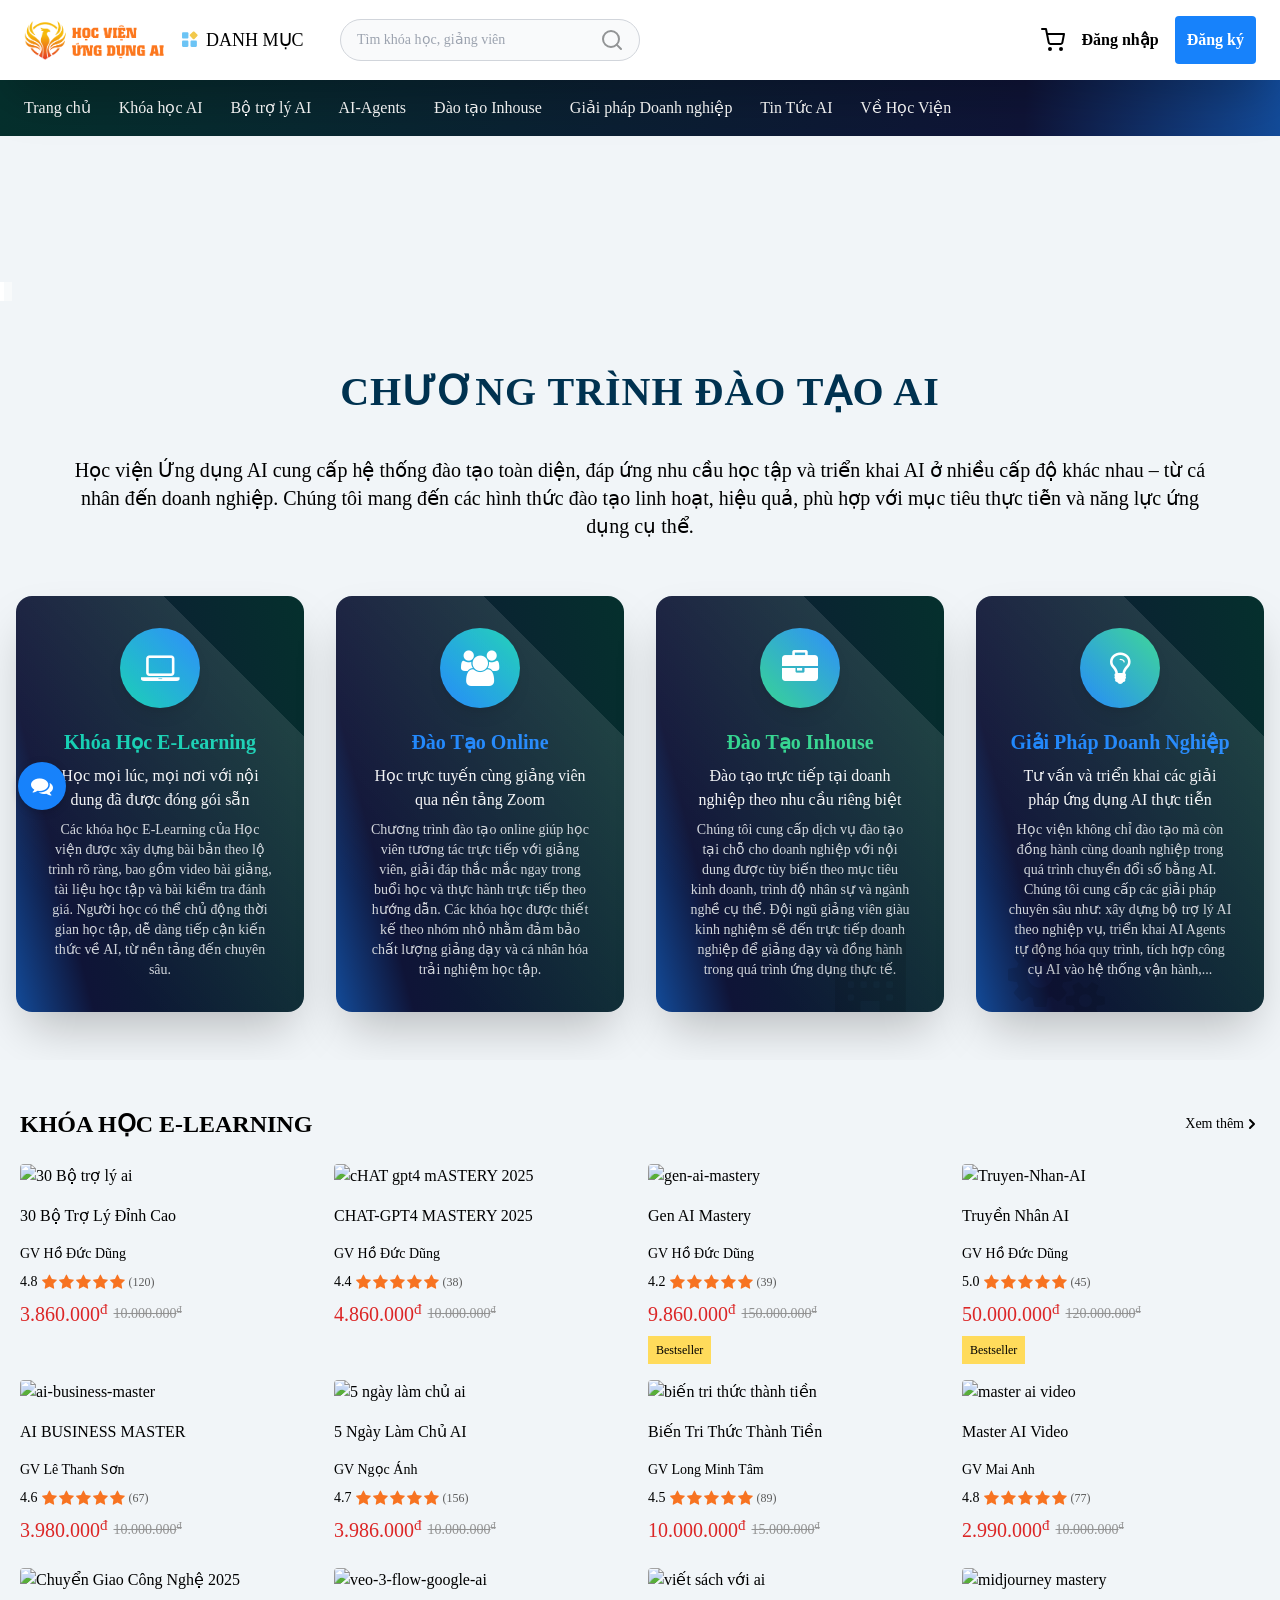
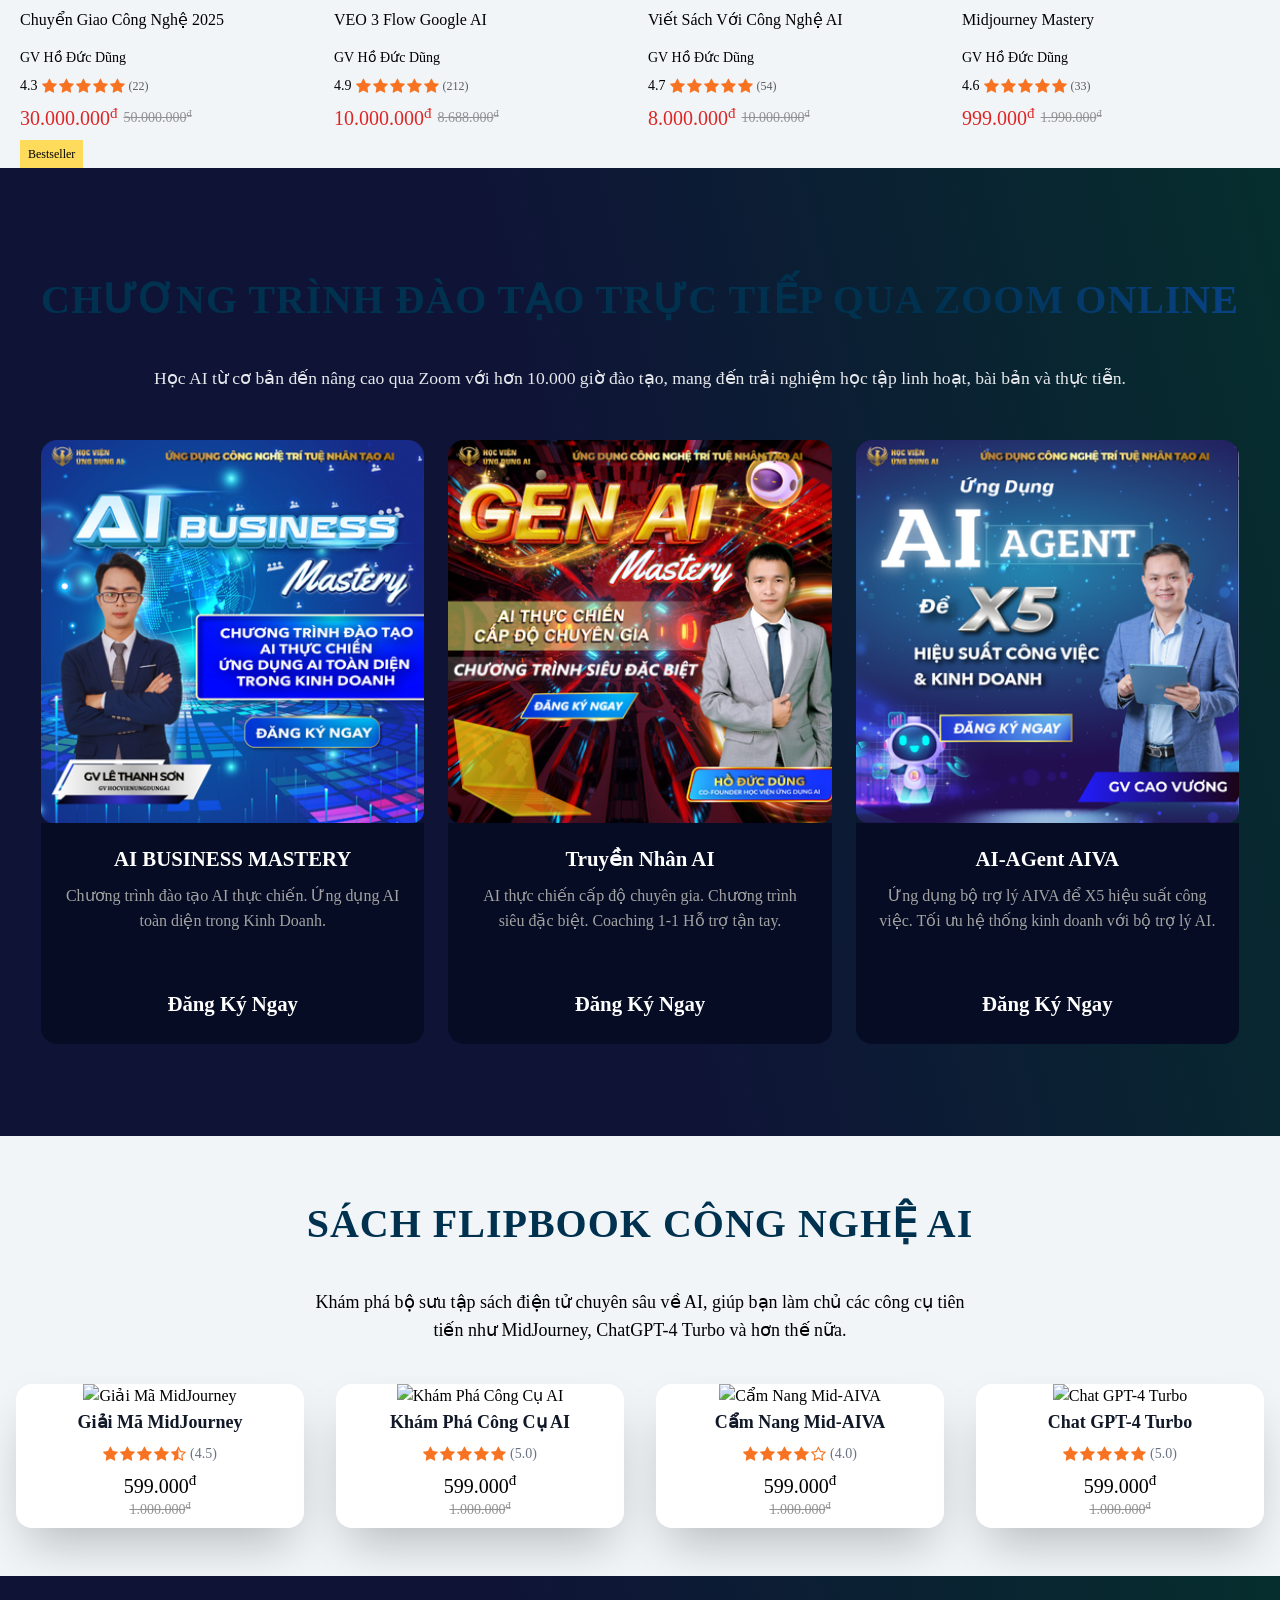
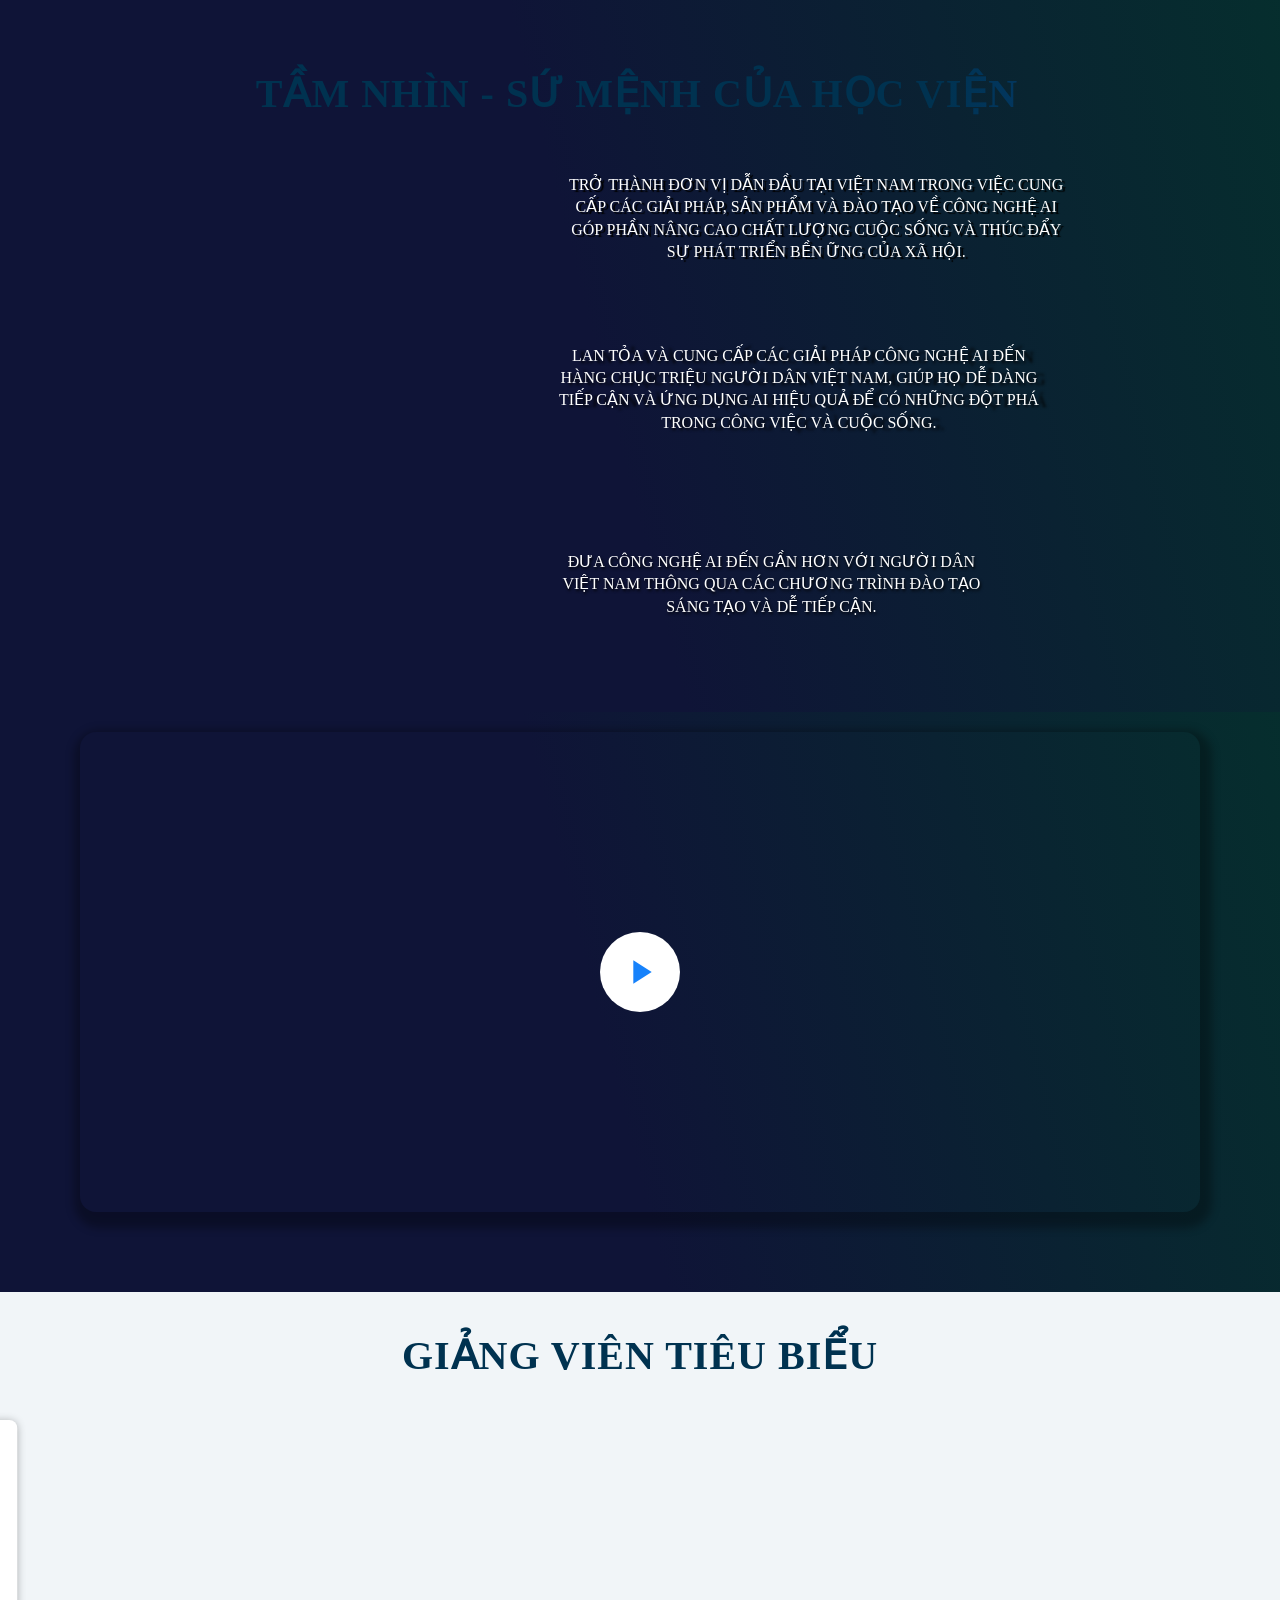
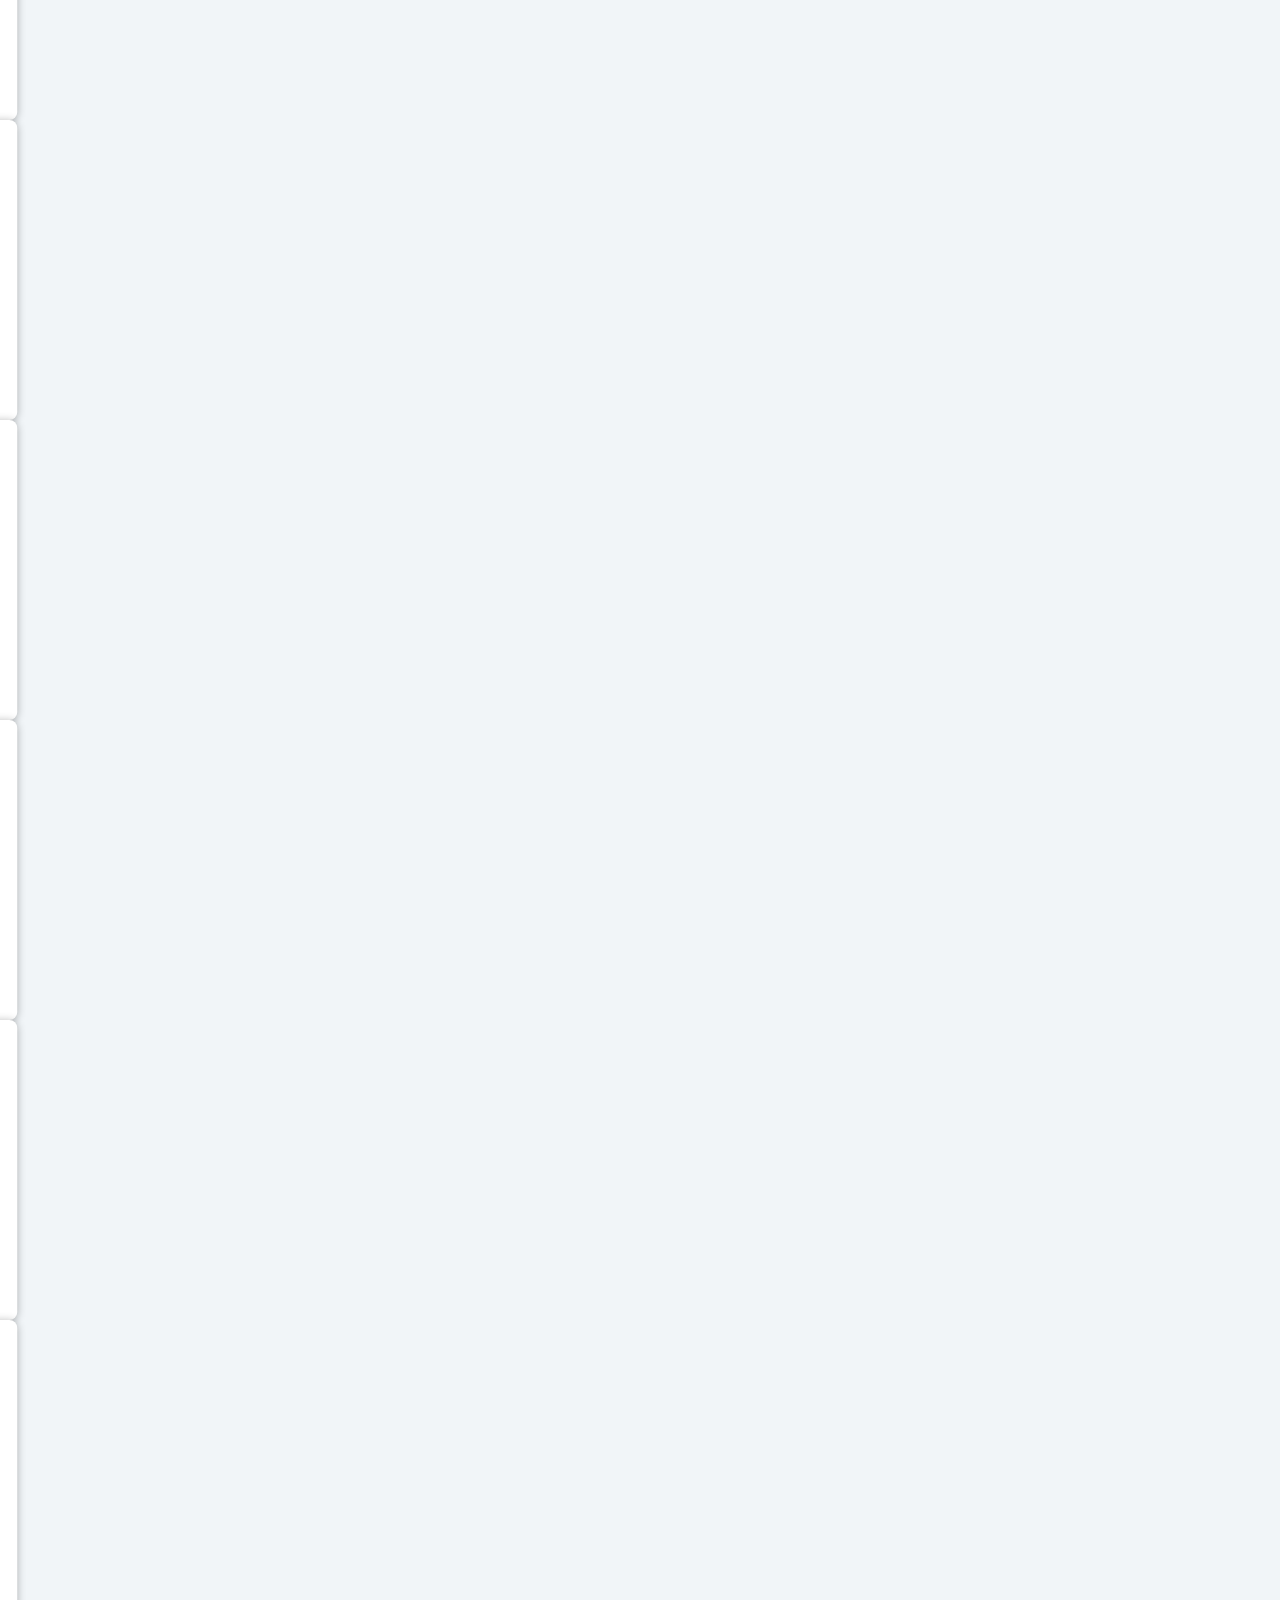
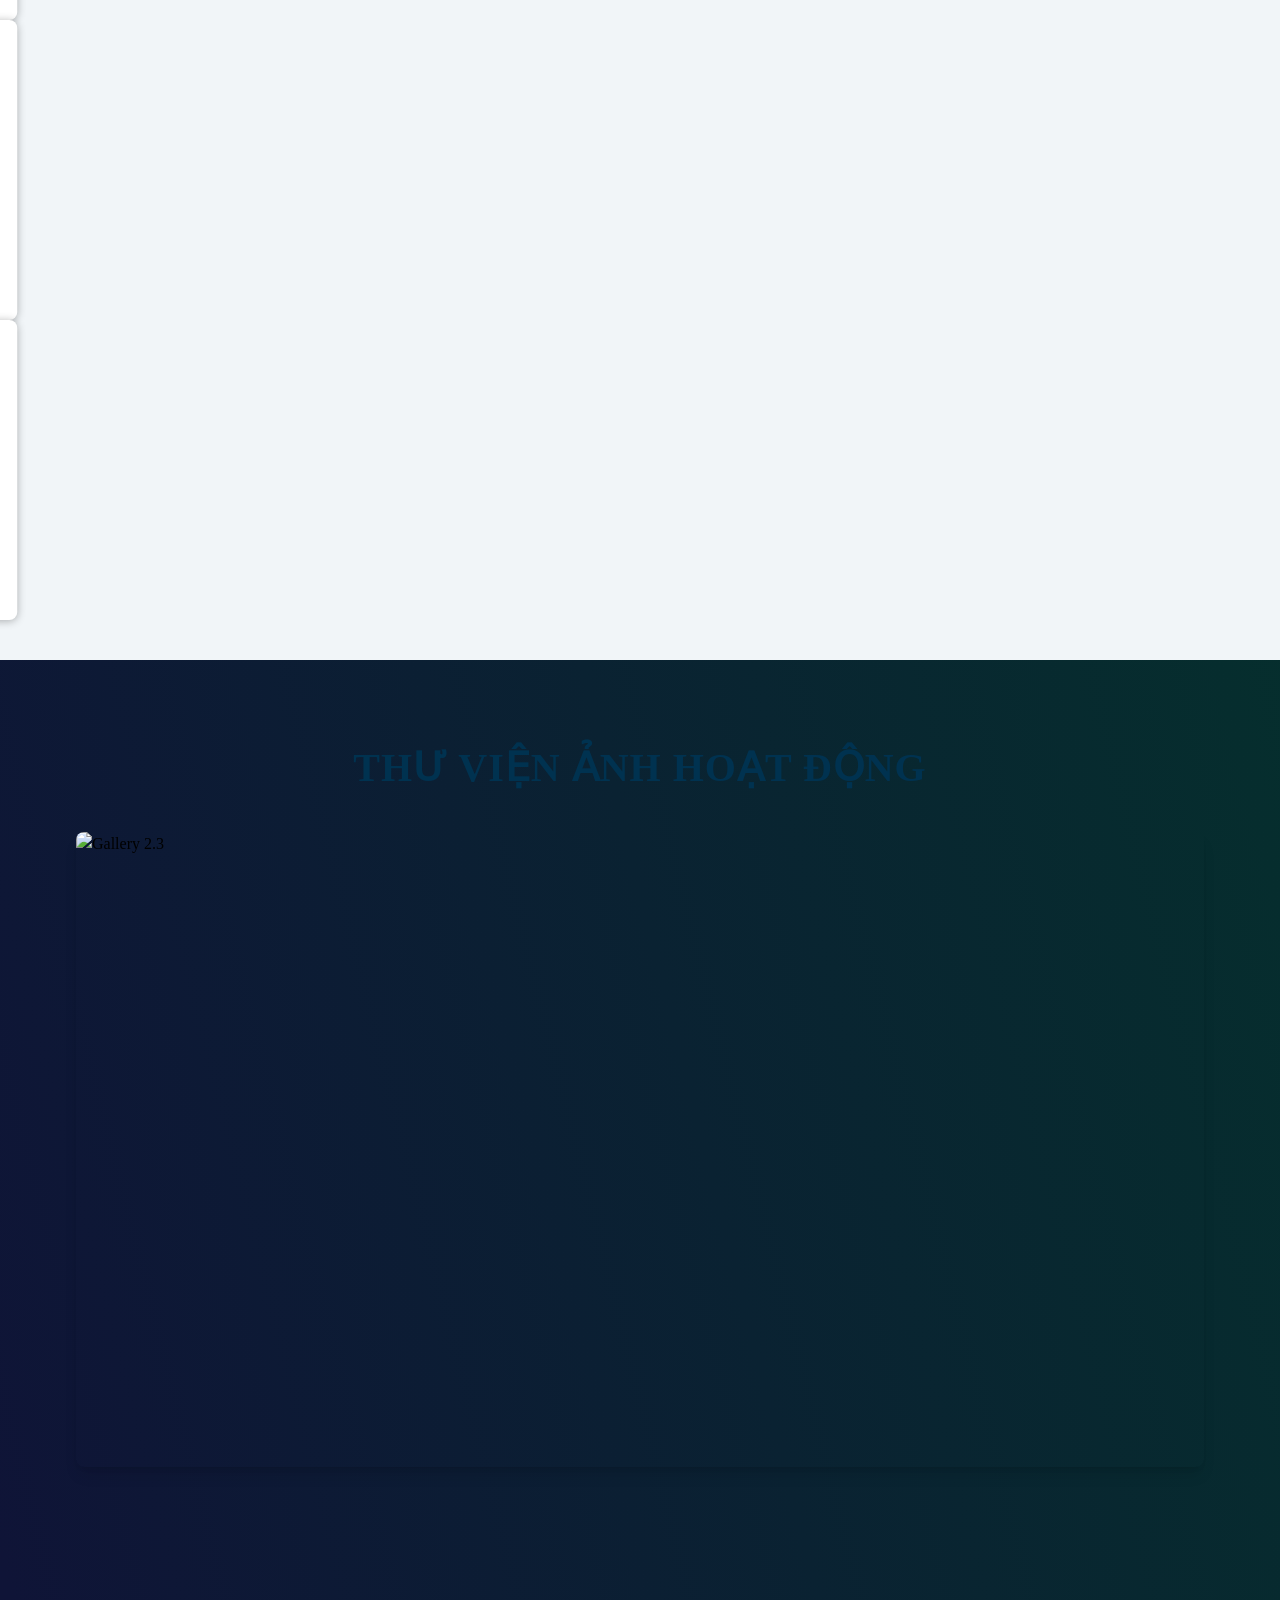
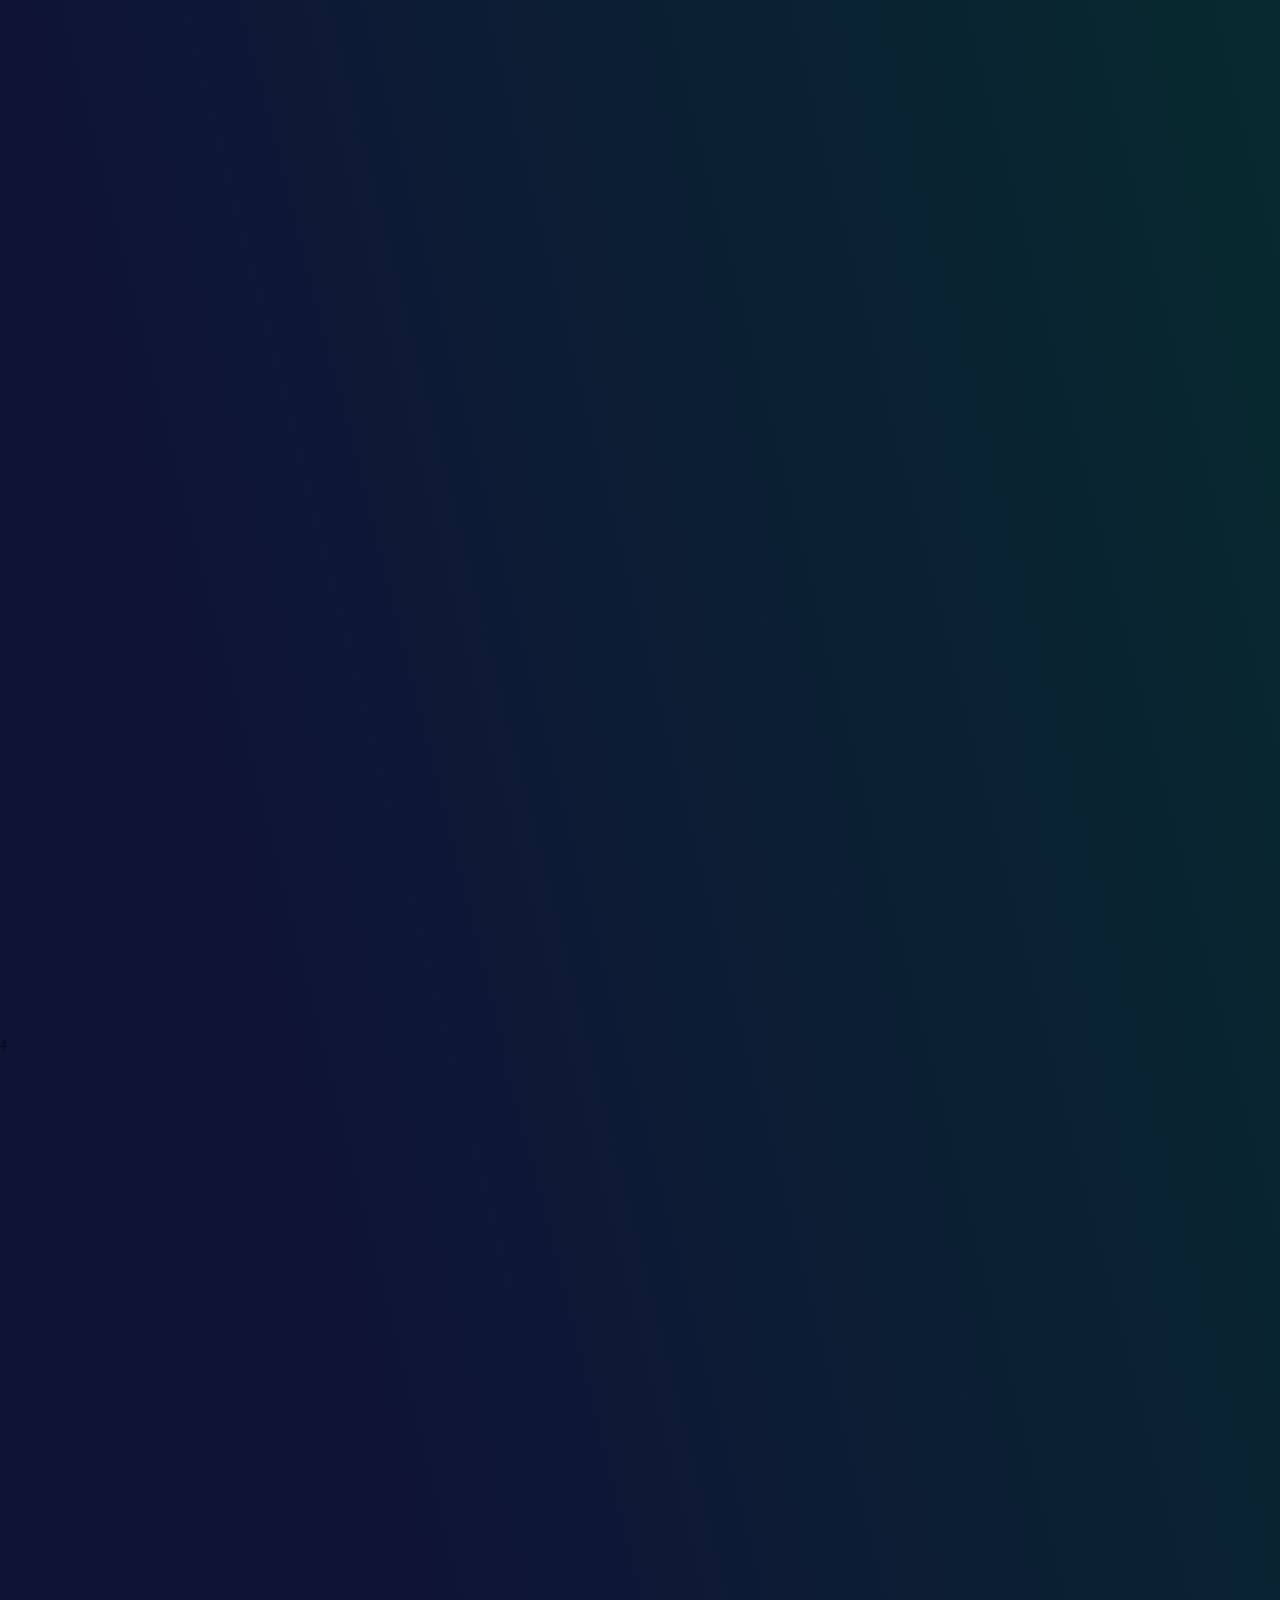
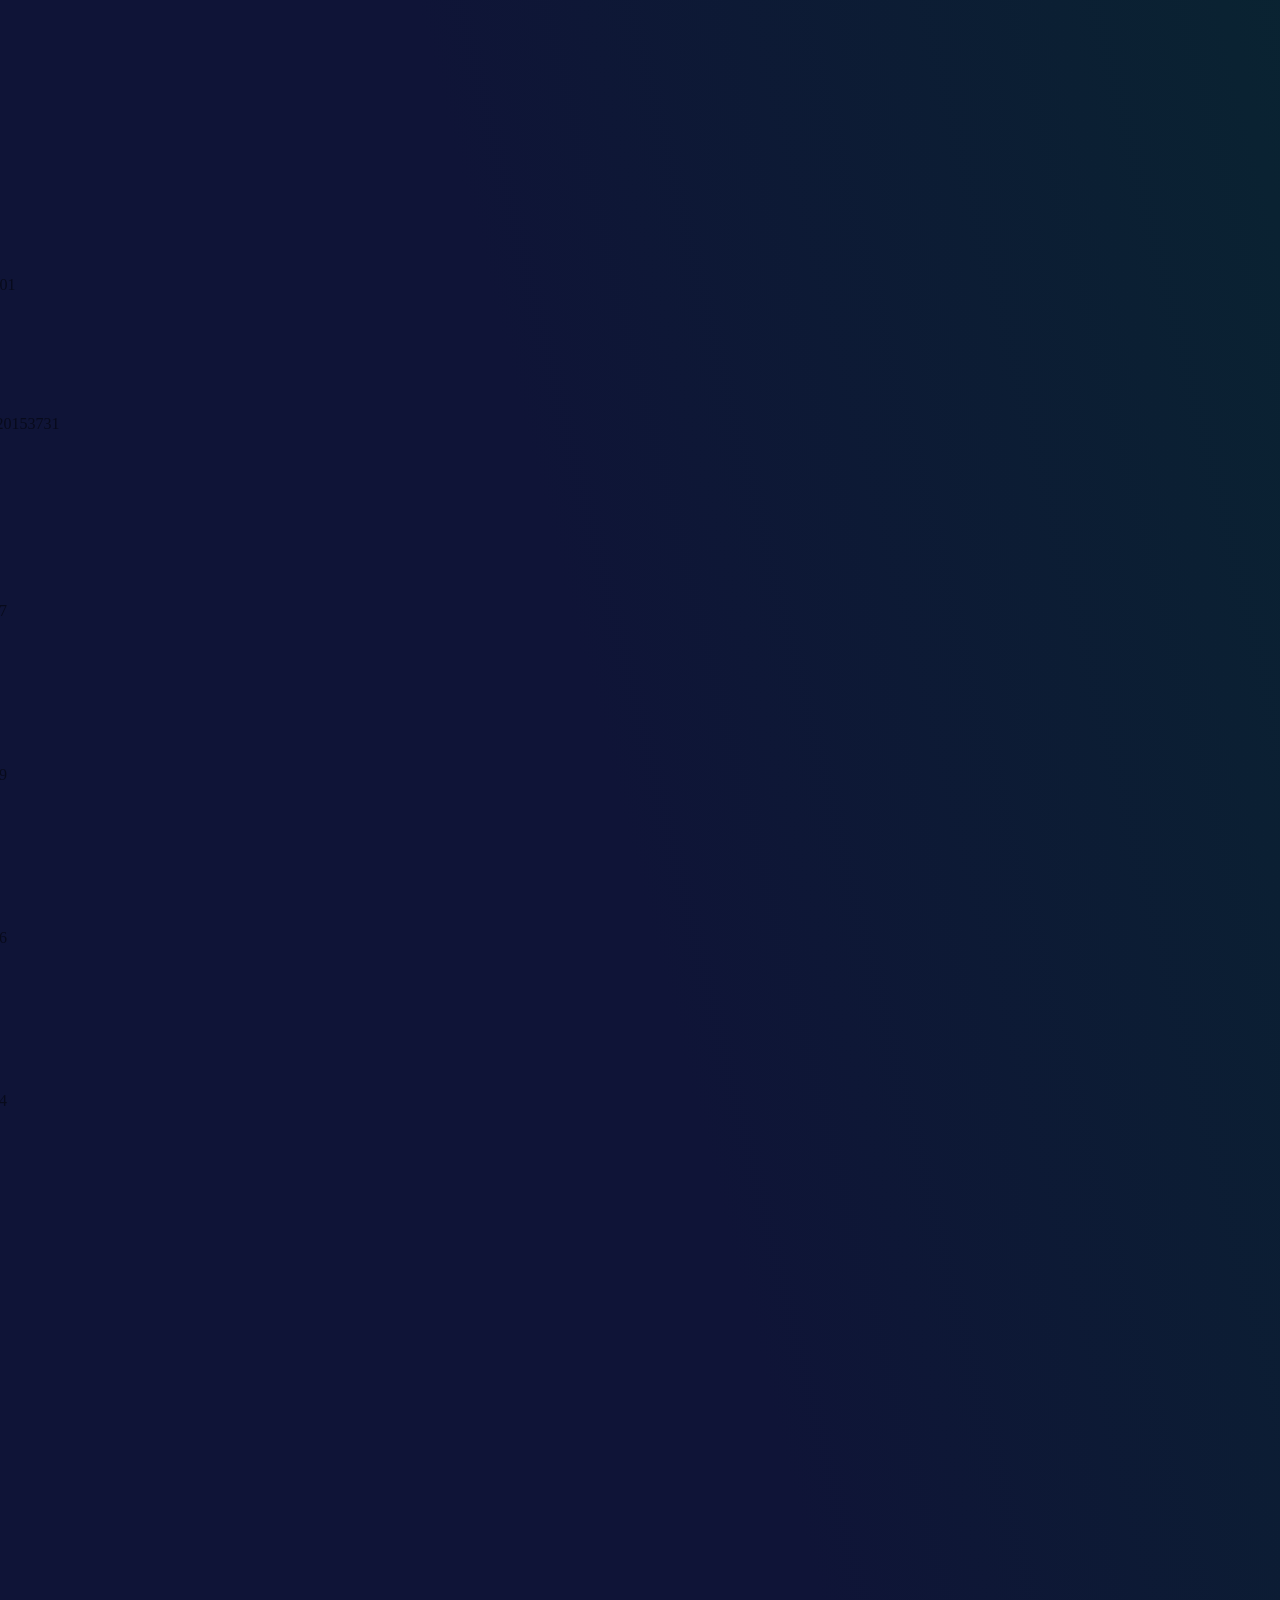
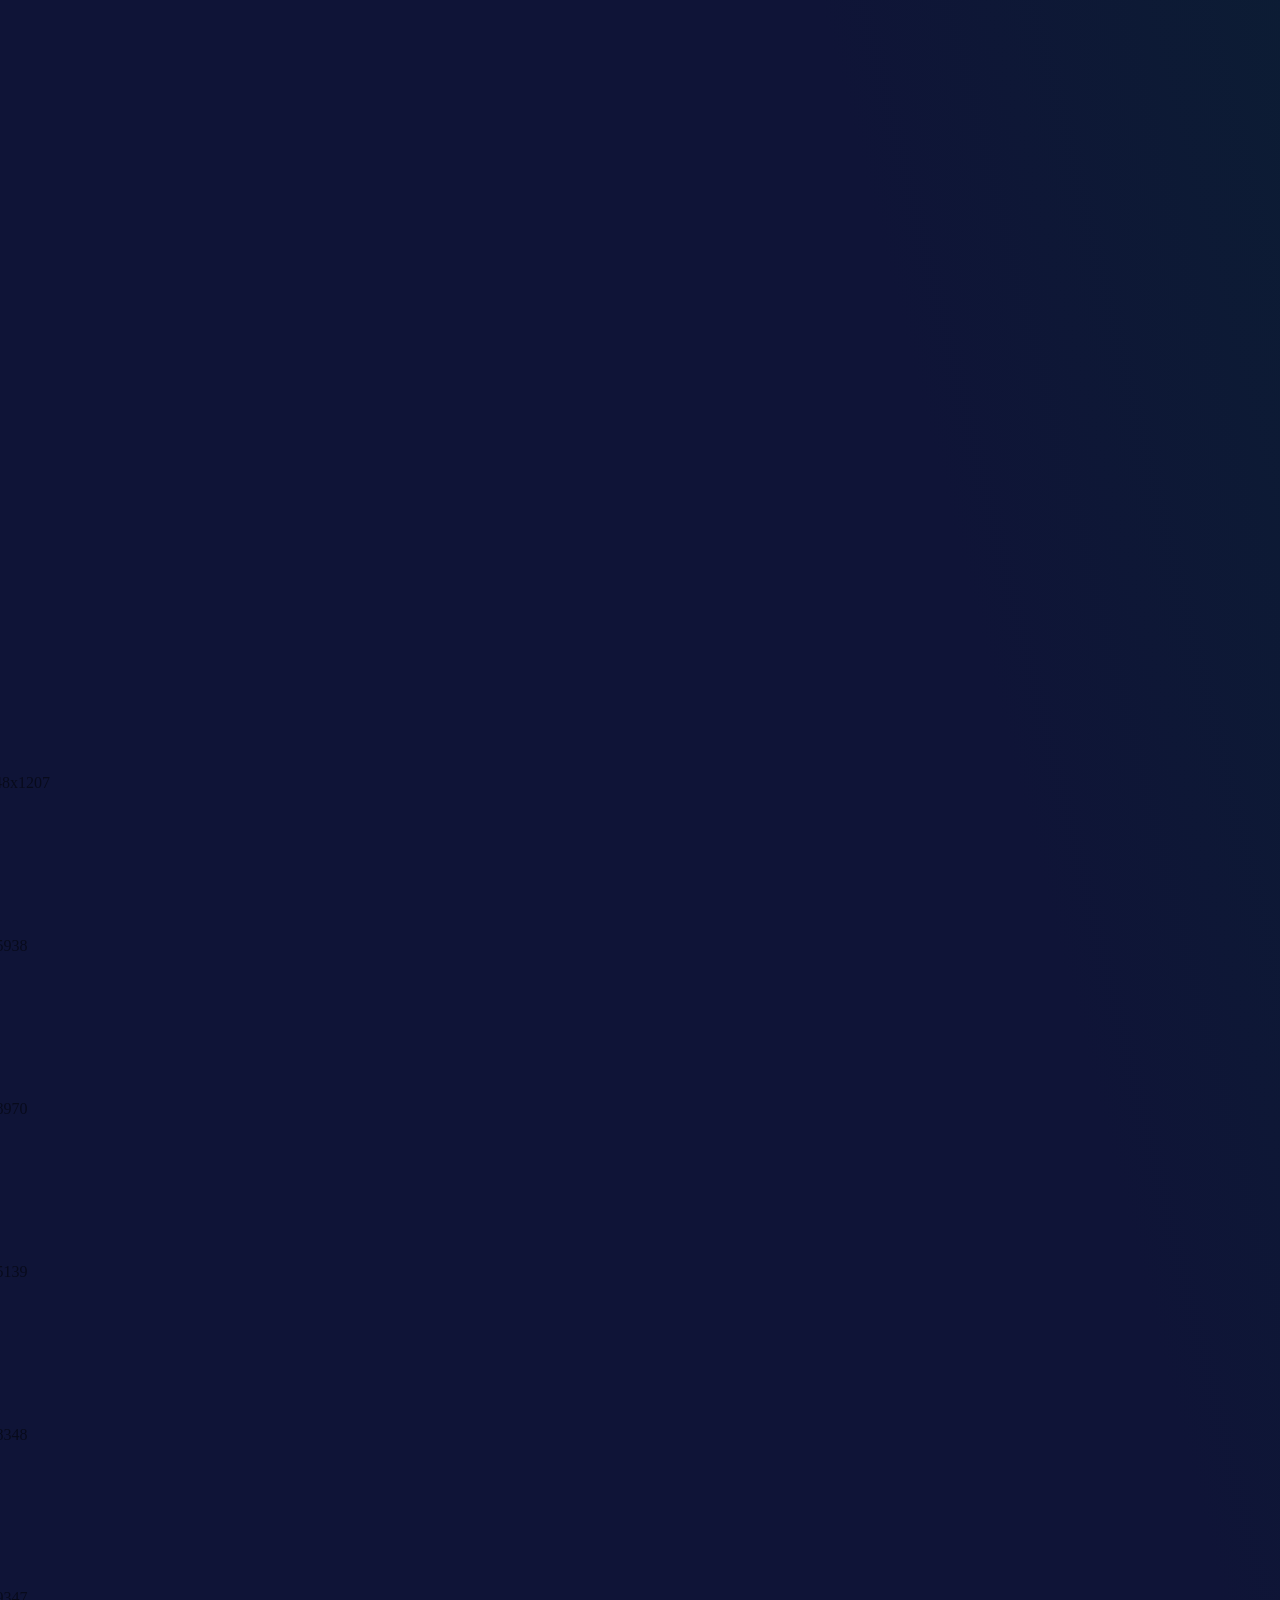
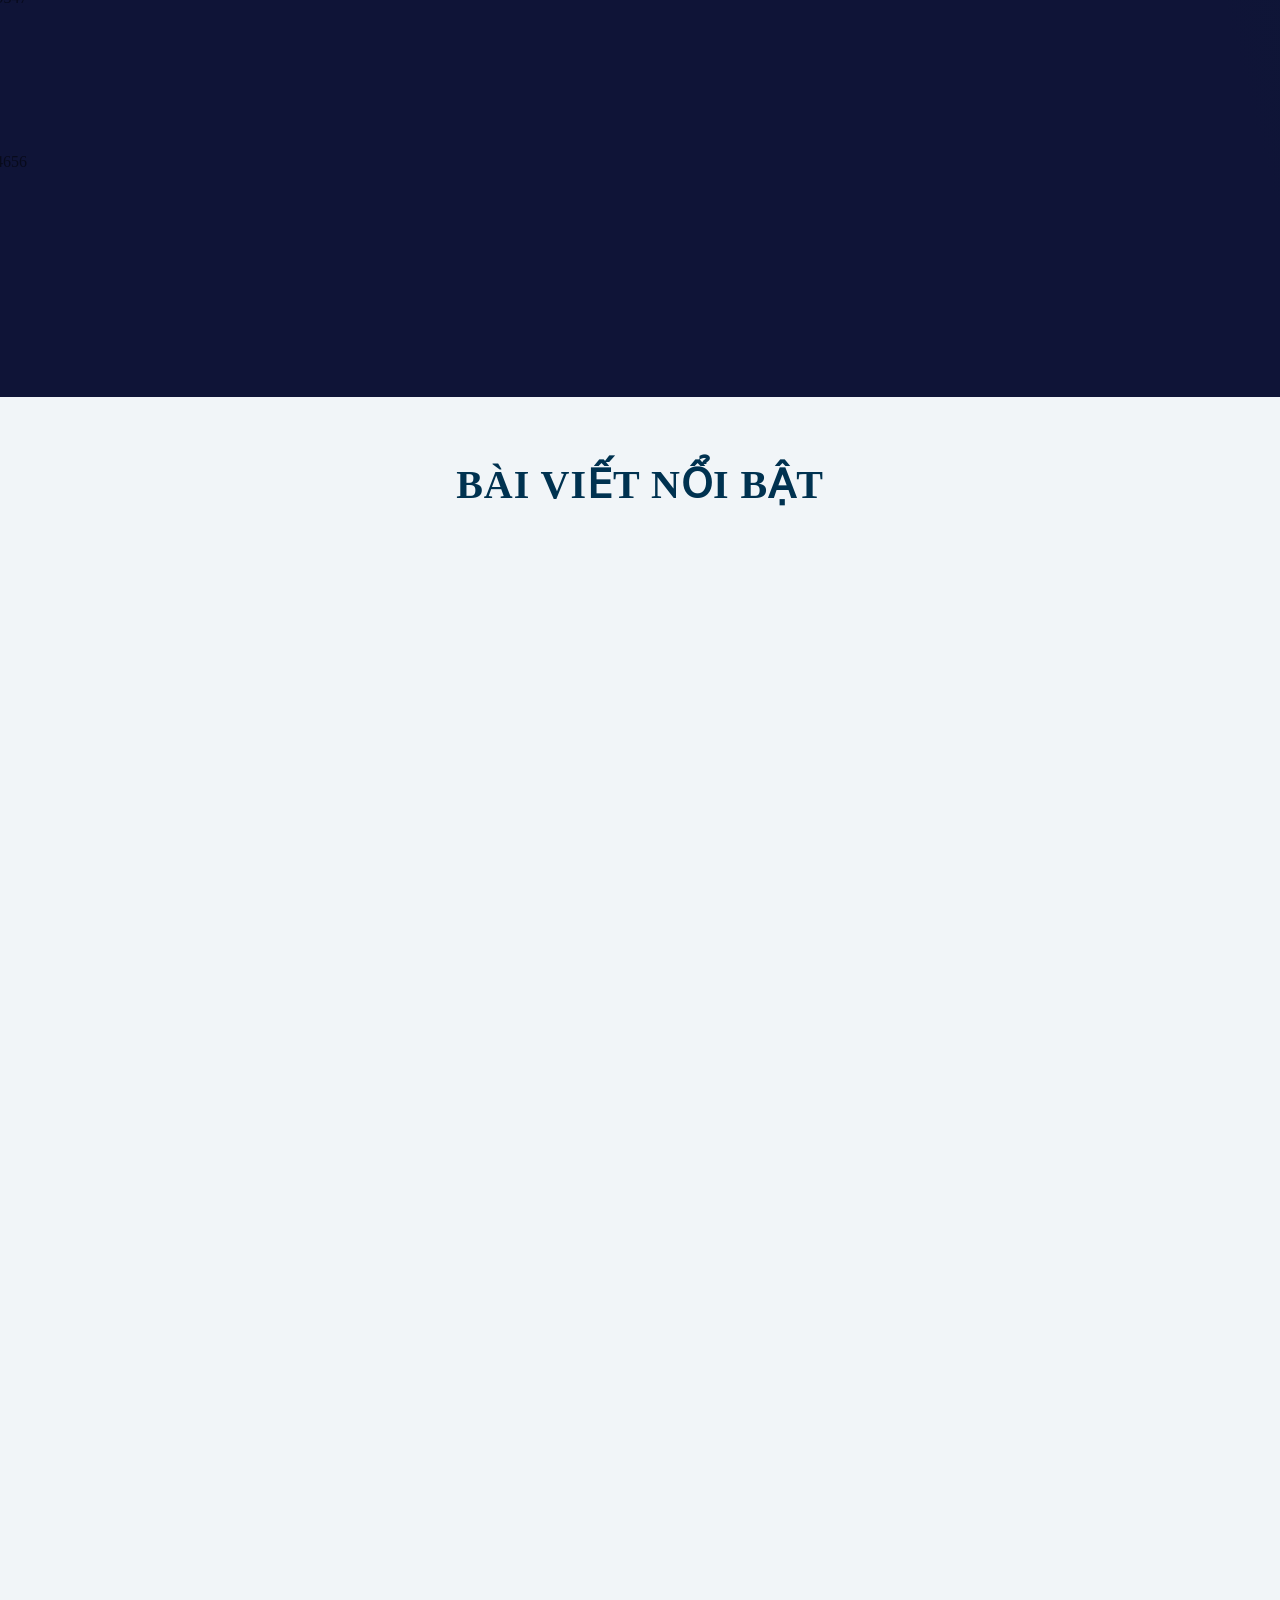
==== commit ab7efb12: "Update index.html" ====
--- a/index.html
+++ b/index.html
@@ -4022,7 +4022,7 @@
                                     class="text-lg font-semibold text-[#273167] text-center hover:underline">Trang
                                     Linh</a>
 
-                                <p class="text-md text-gray-900 text-center">SĐT: 0896101124</p>
+                                <p class="text-md text-gray-900 text-center">SĐT: 0356101112</p>
 
                             </div>
                             <div class="relative w-32 h-32">
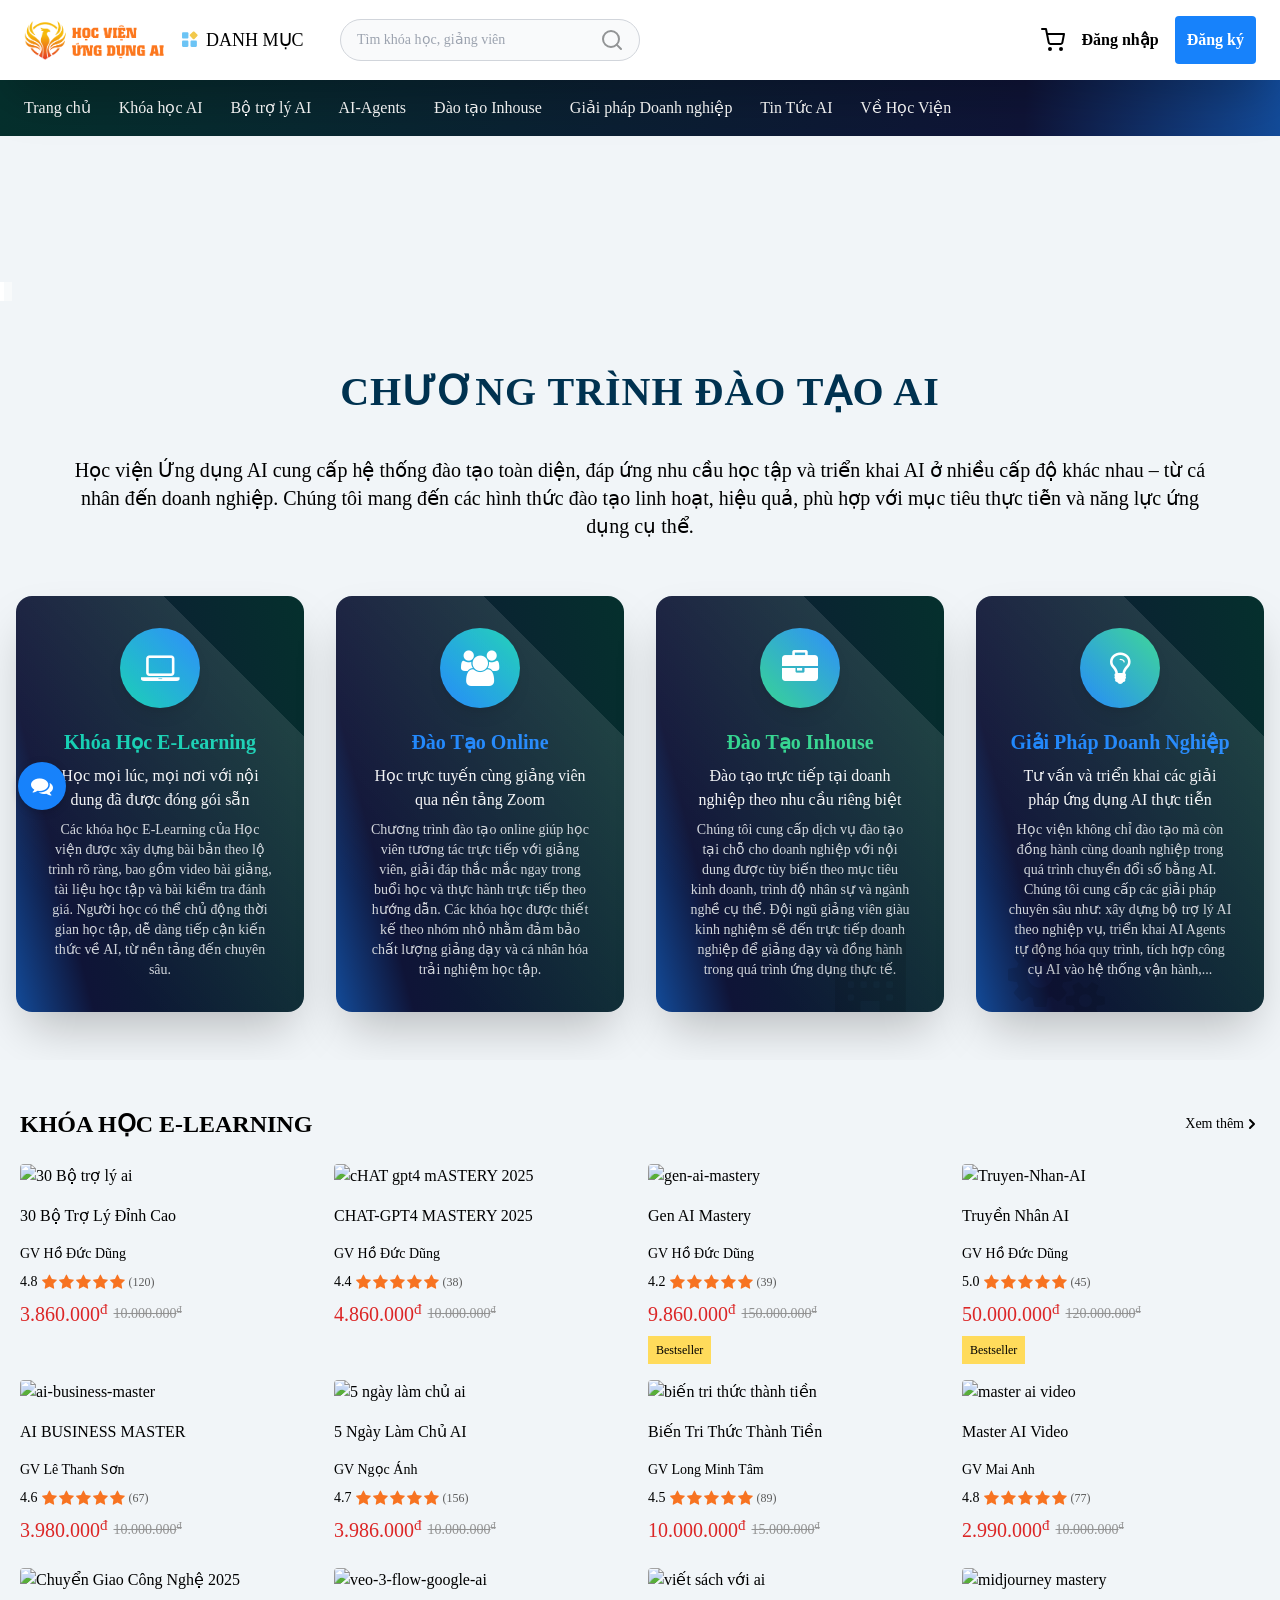
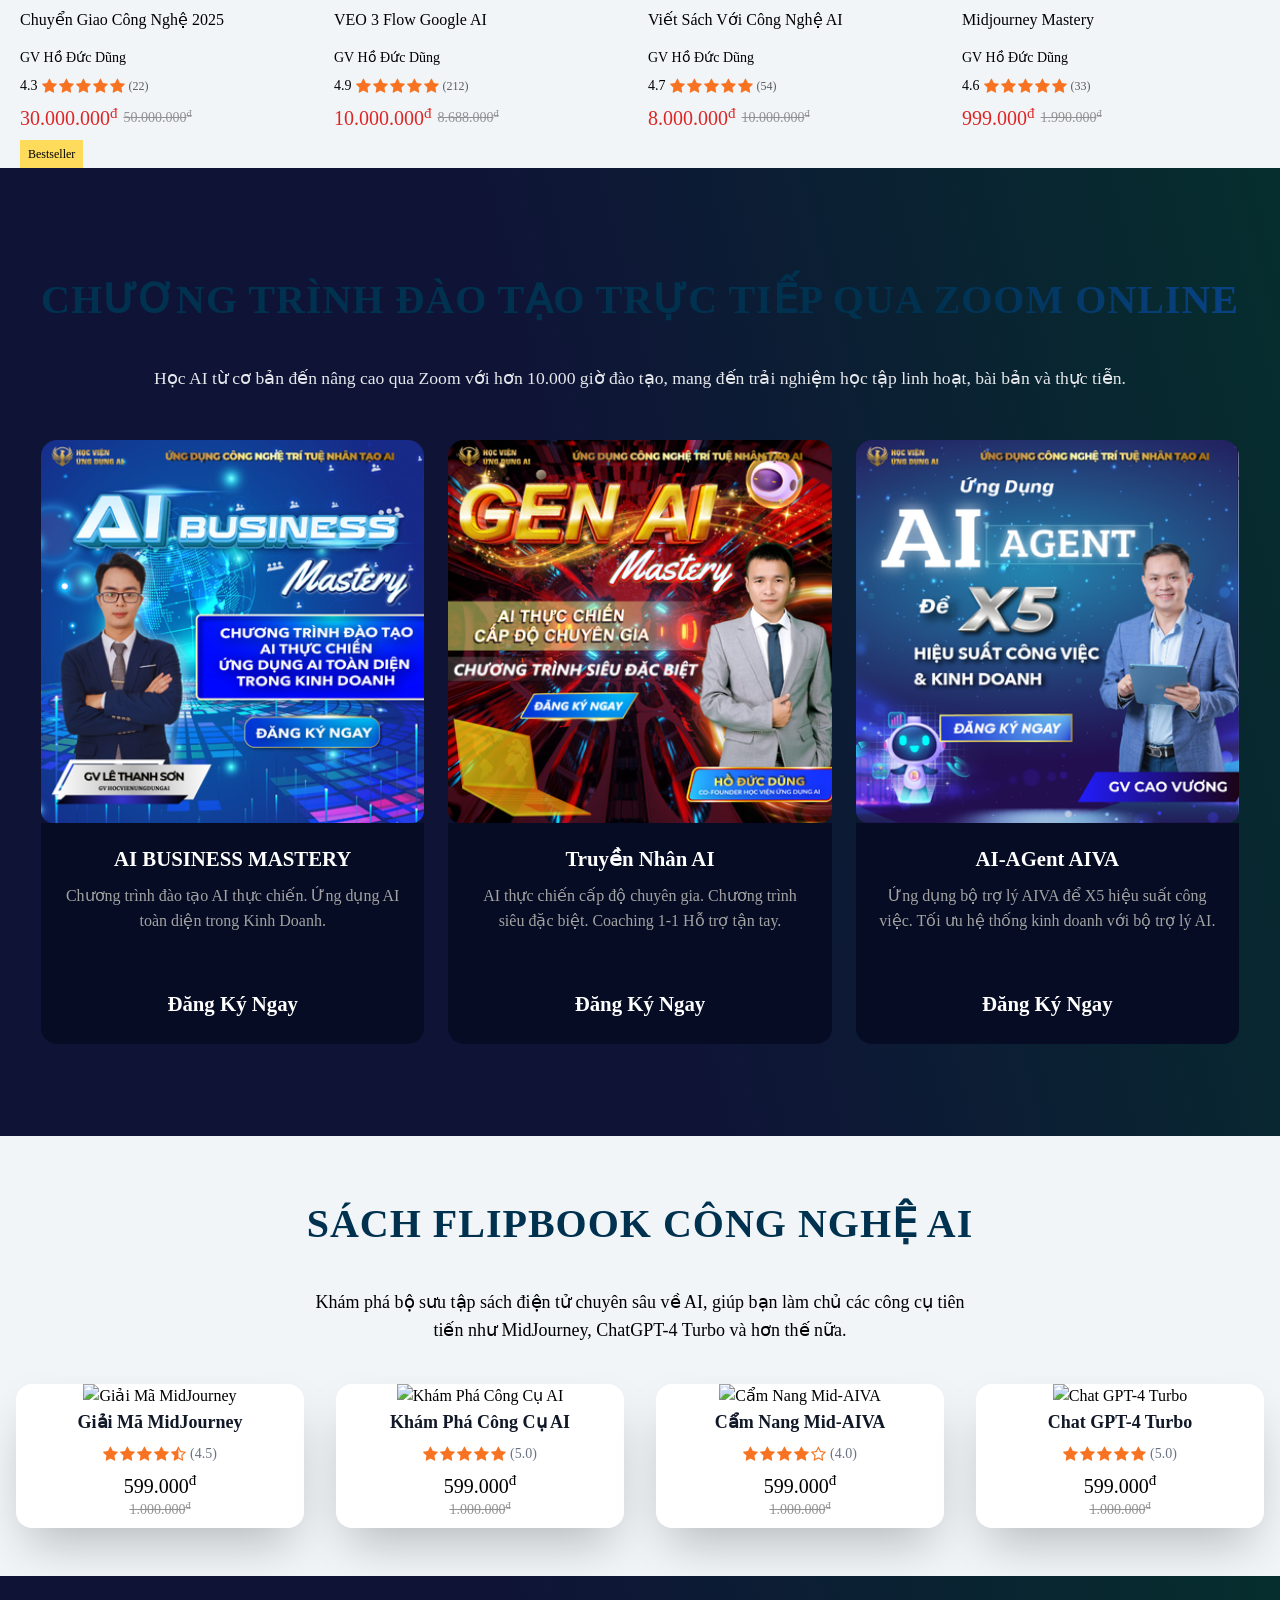
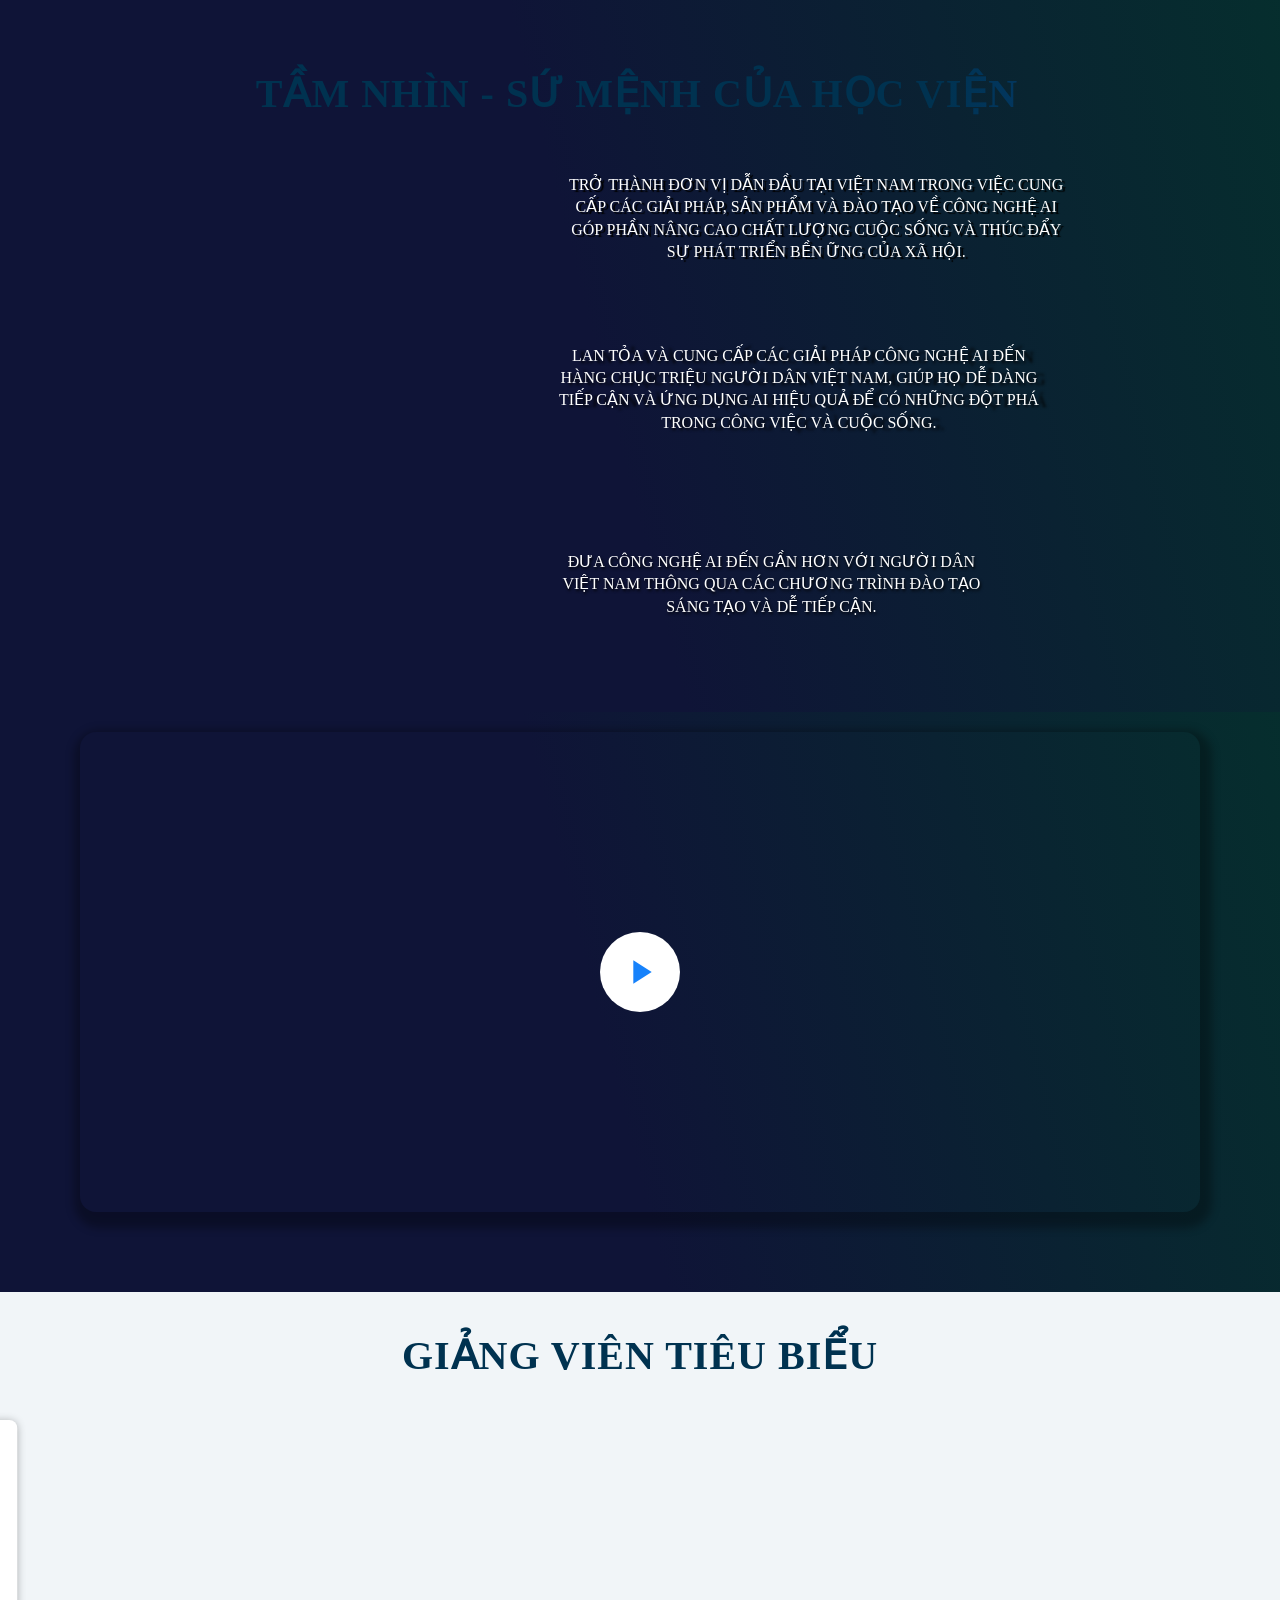
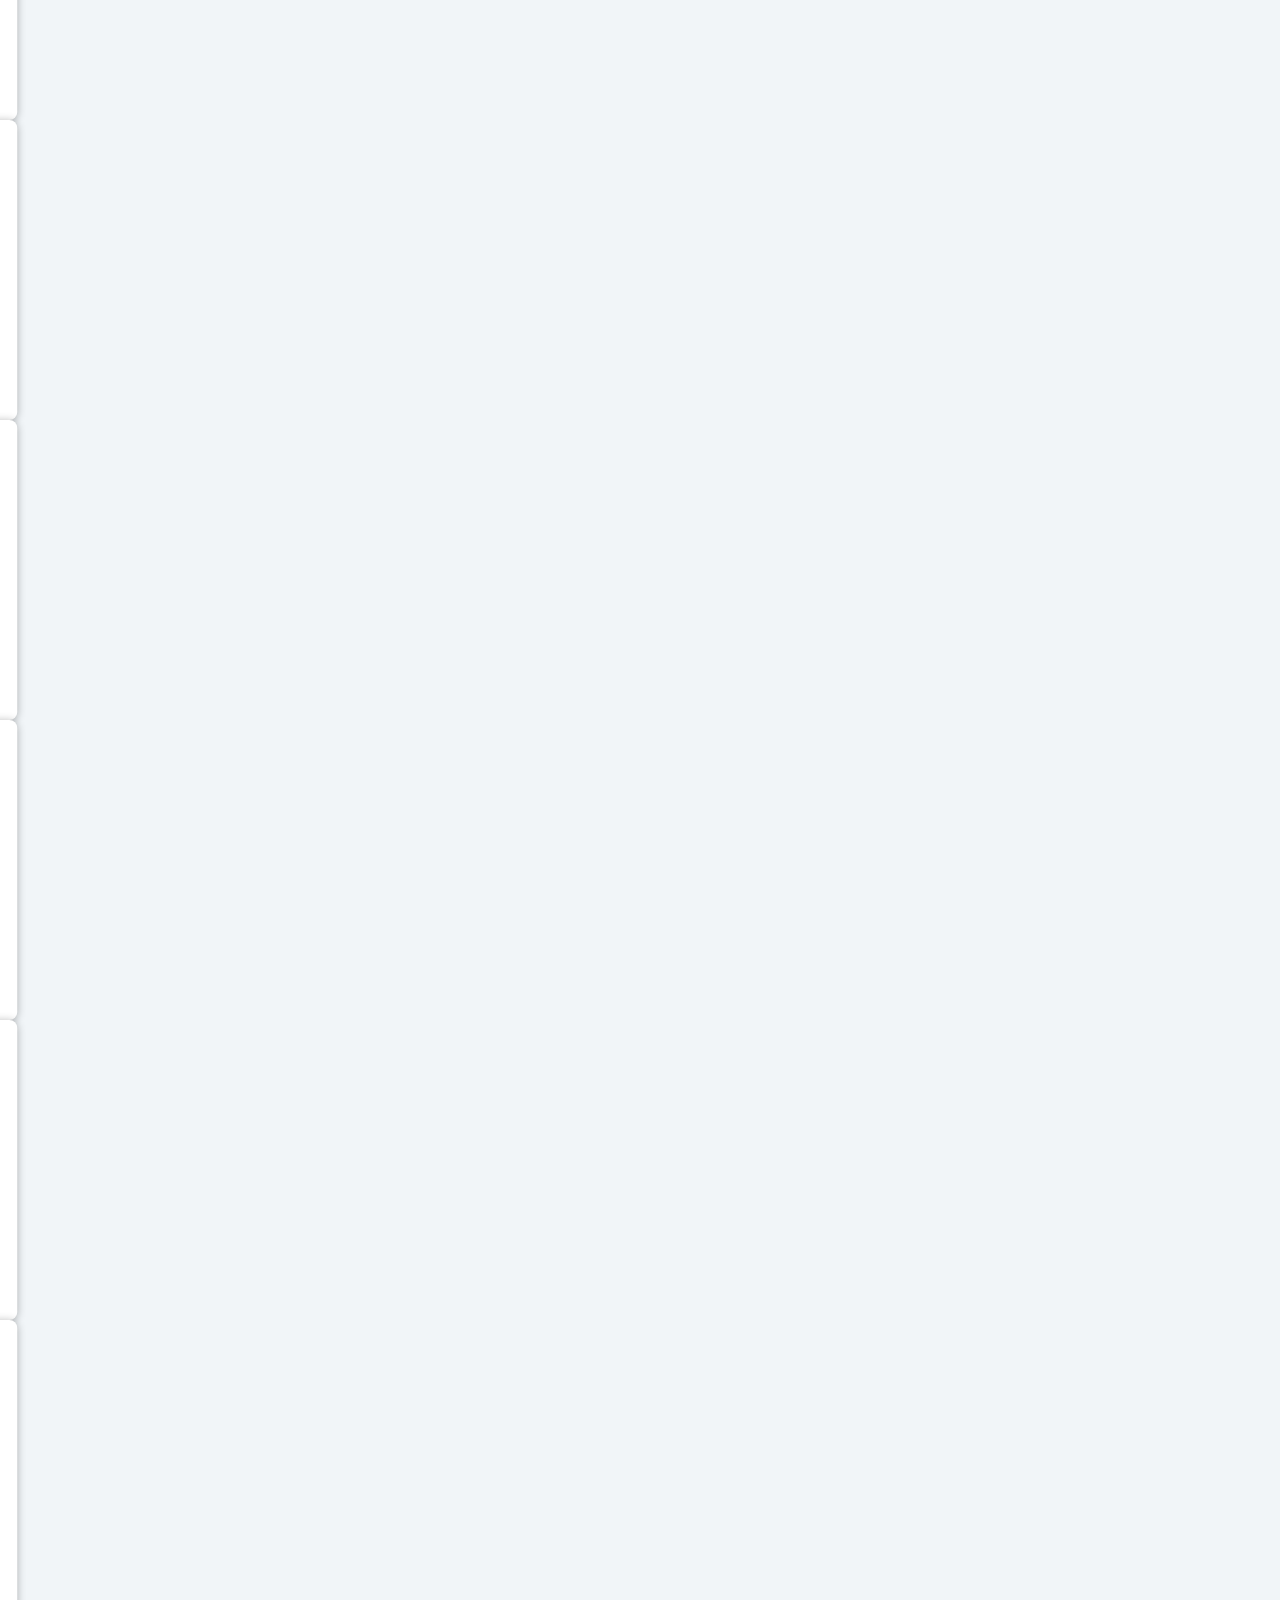
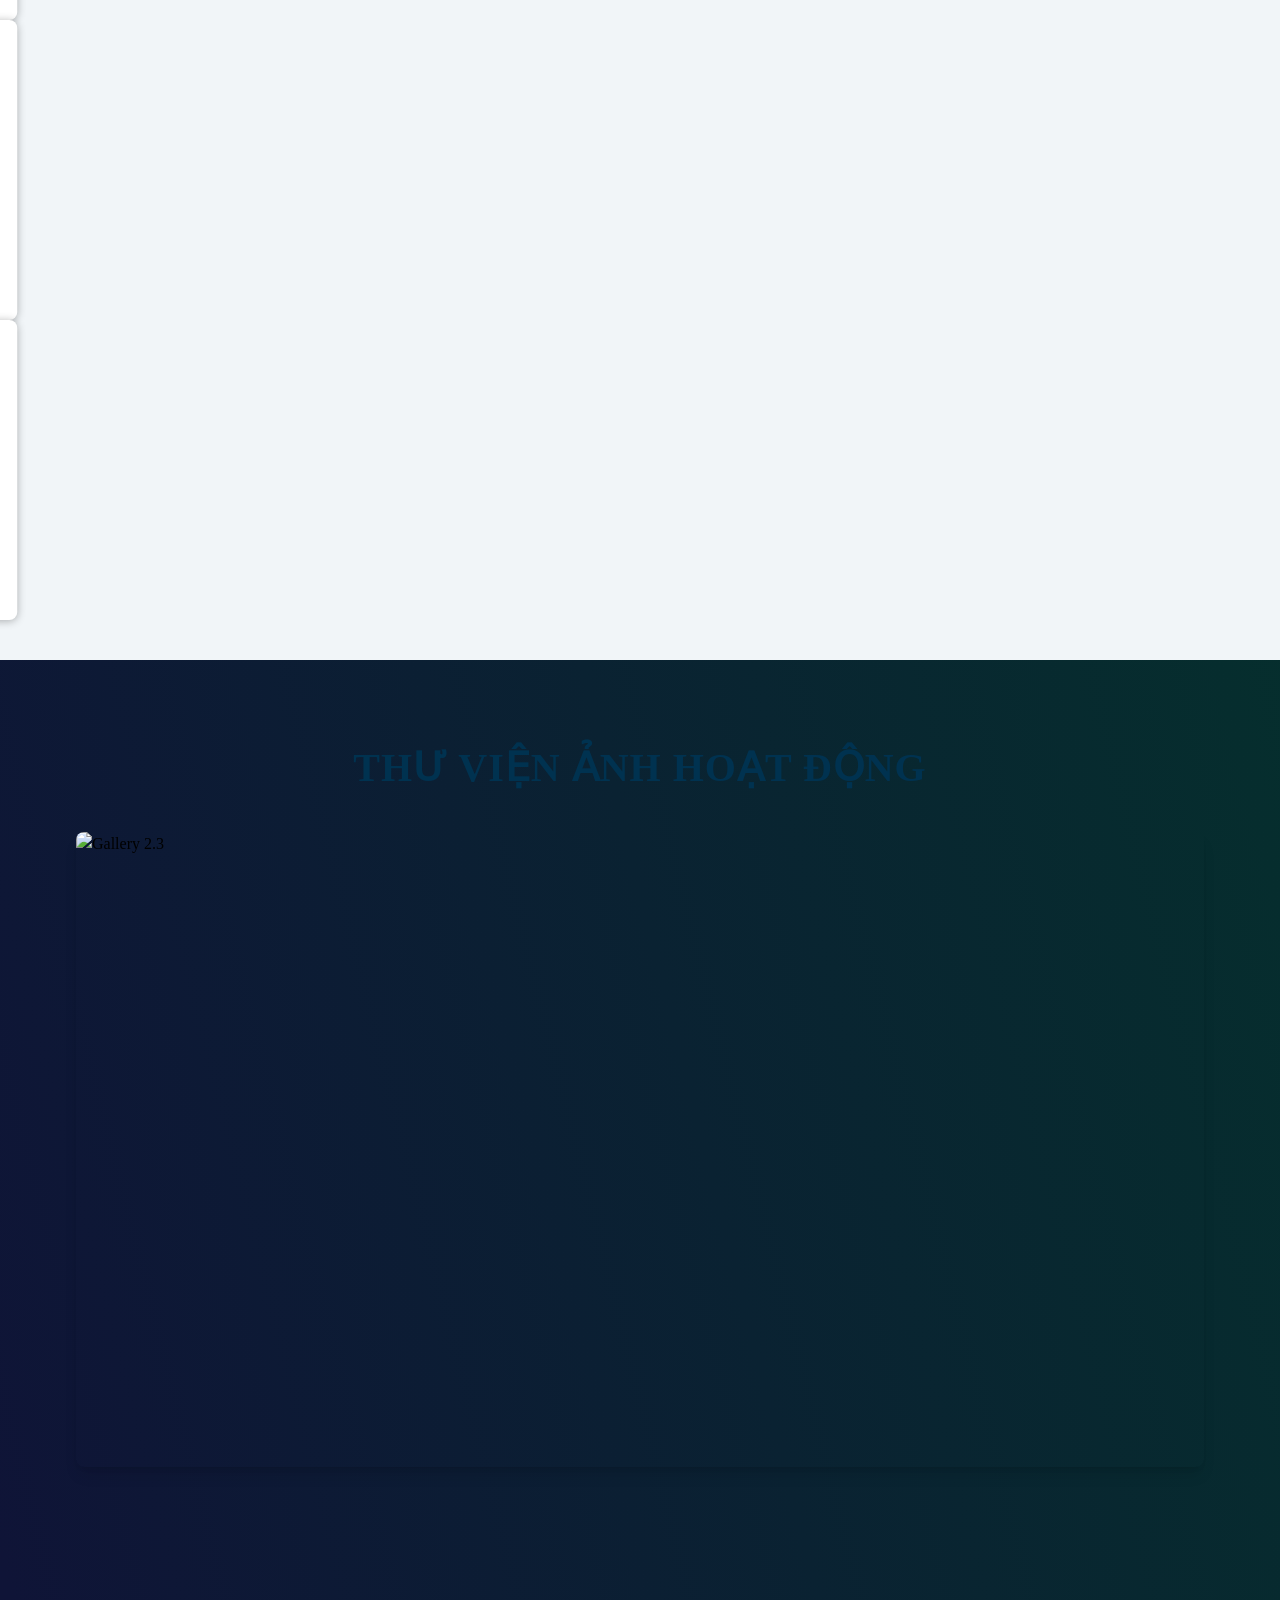
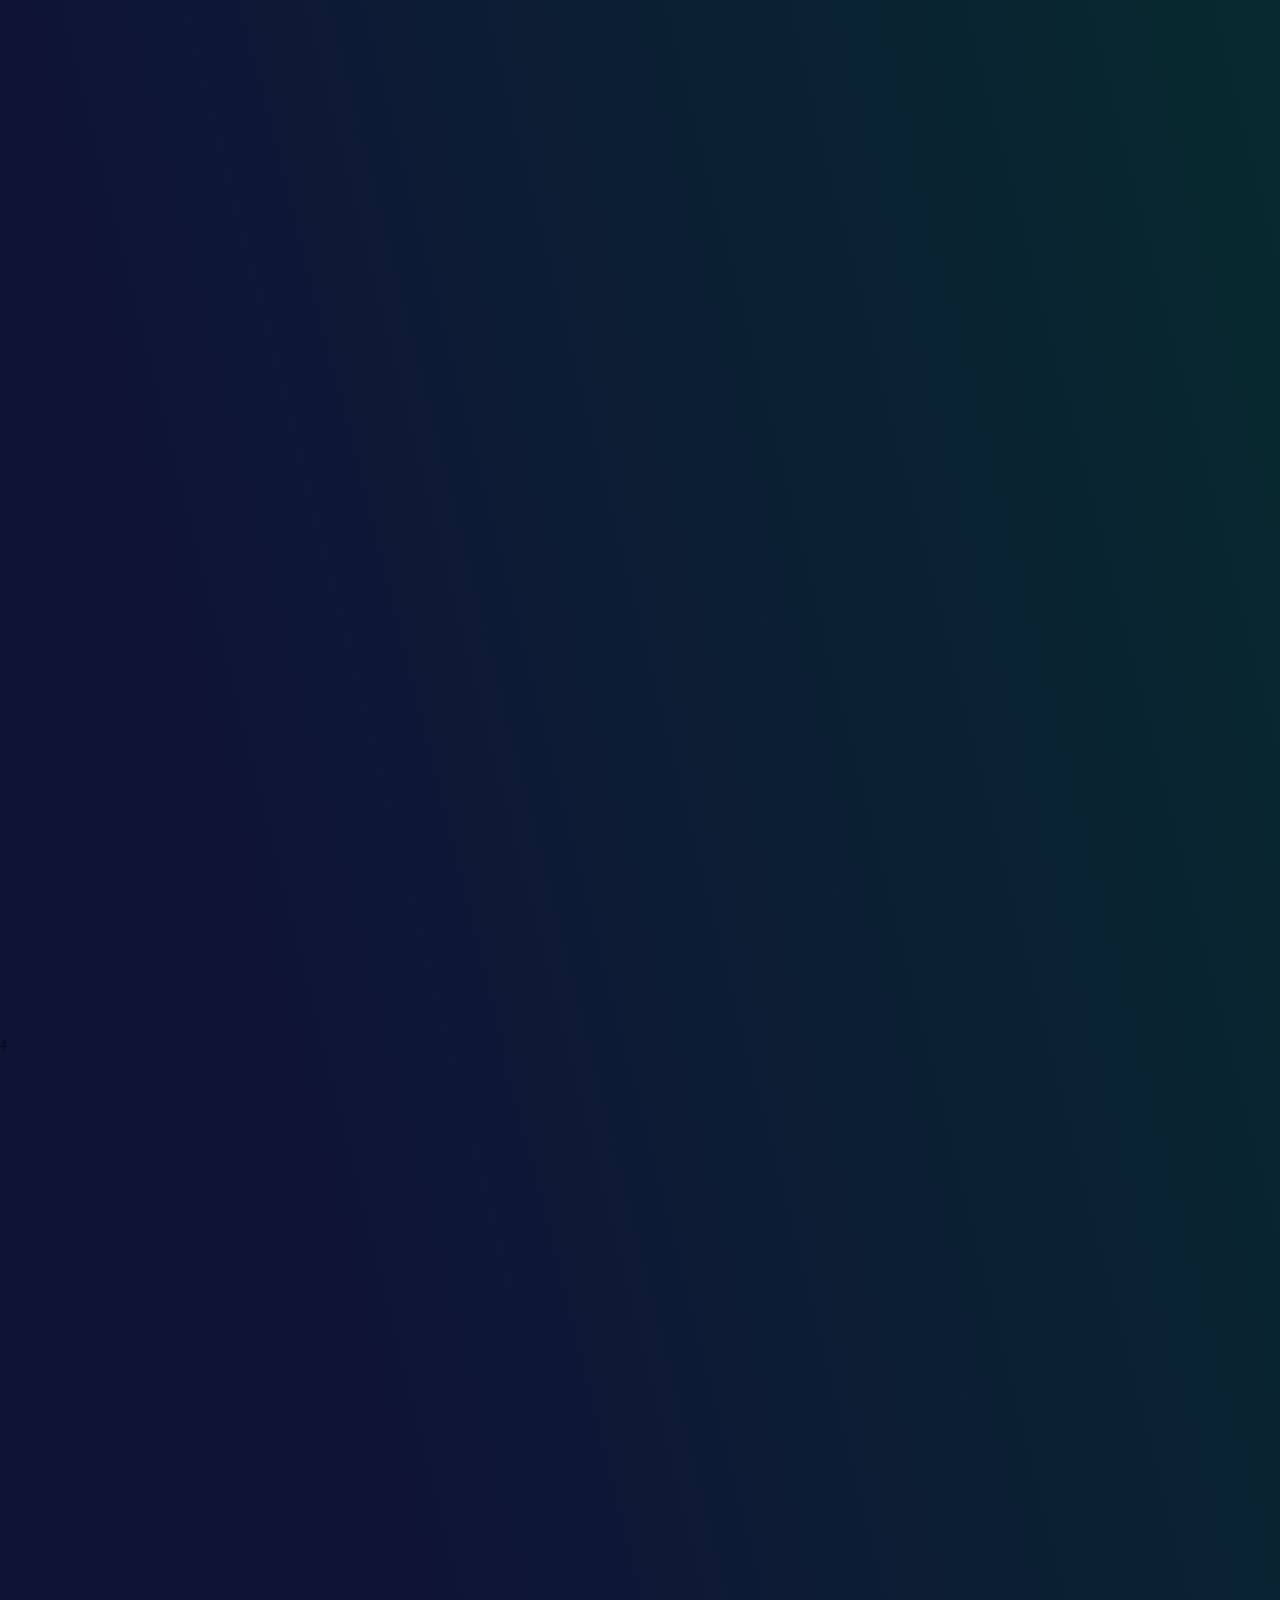
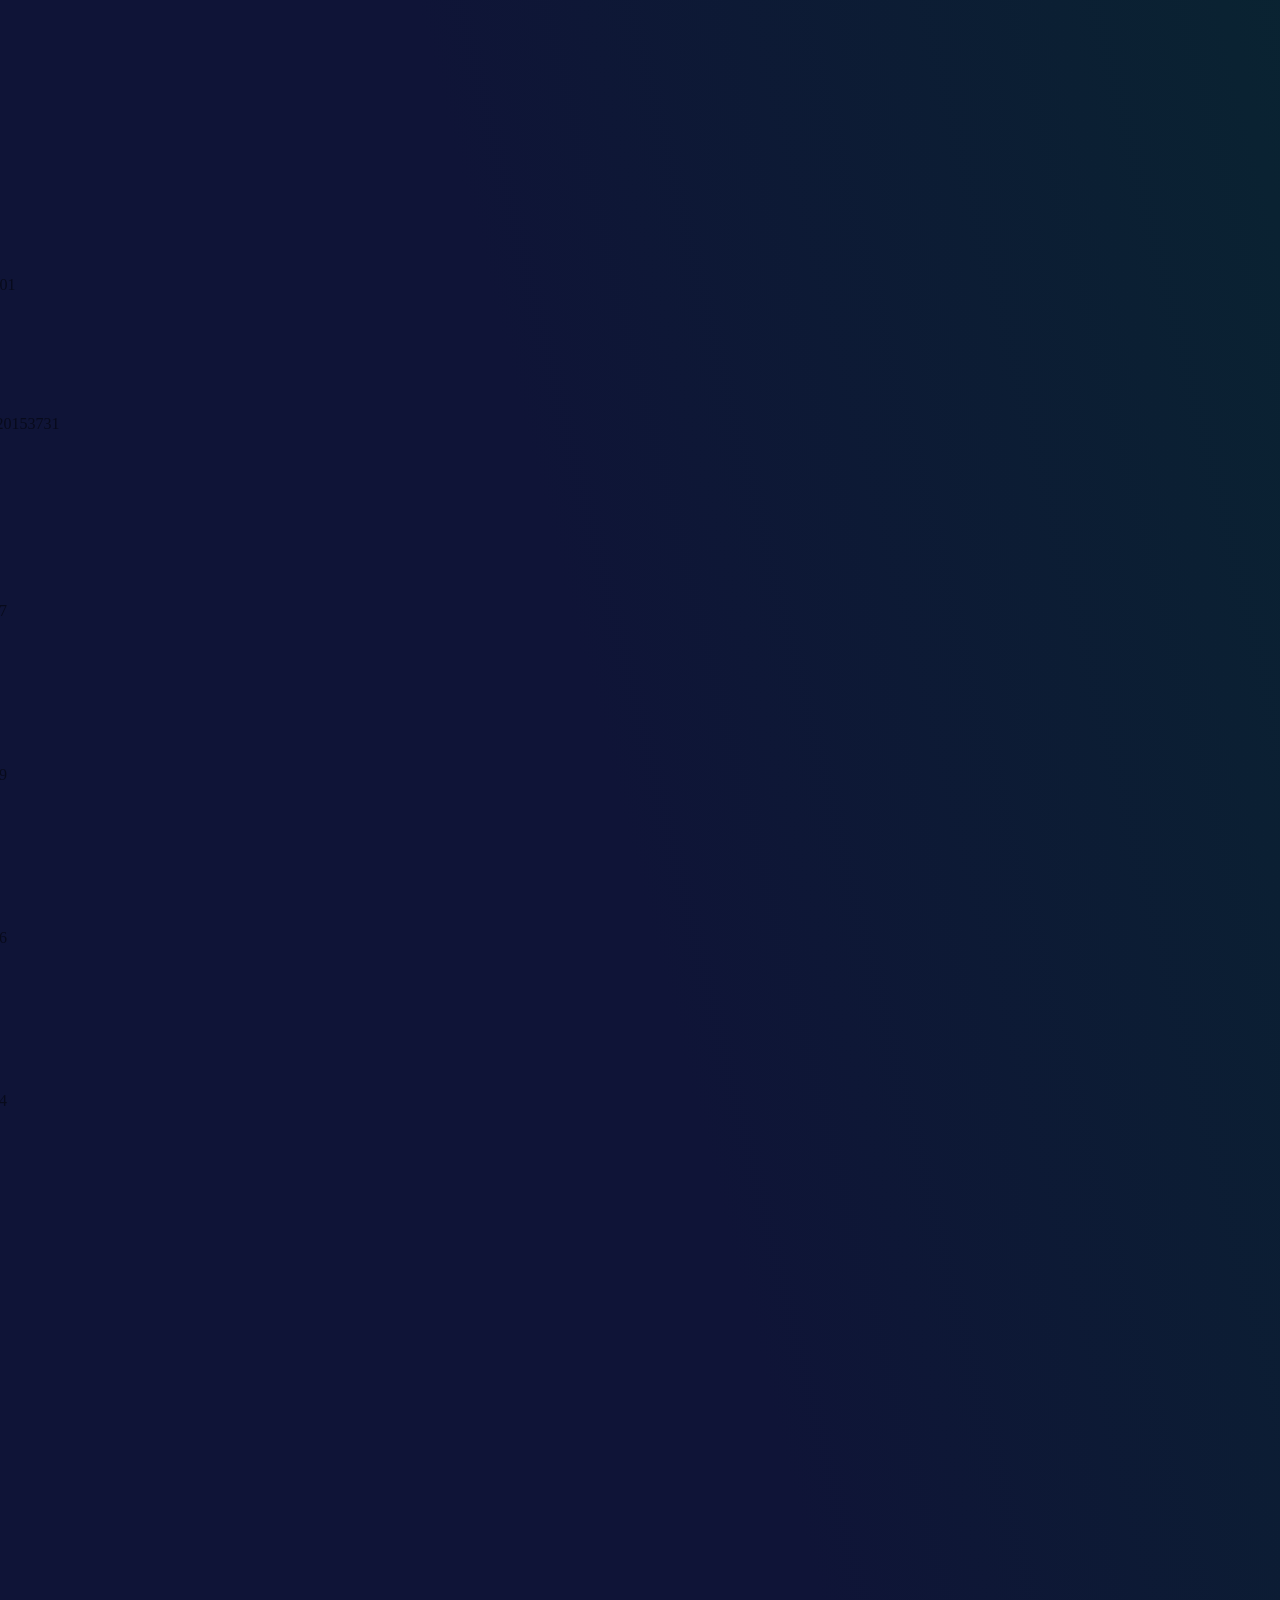
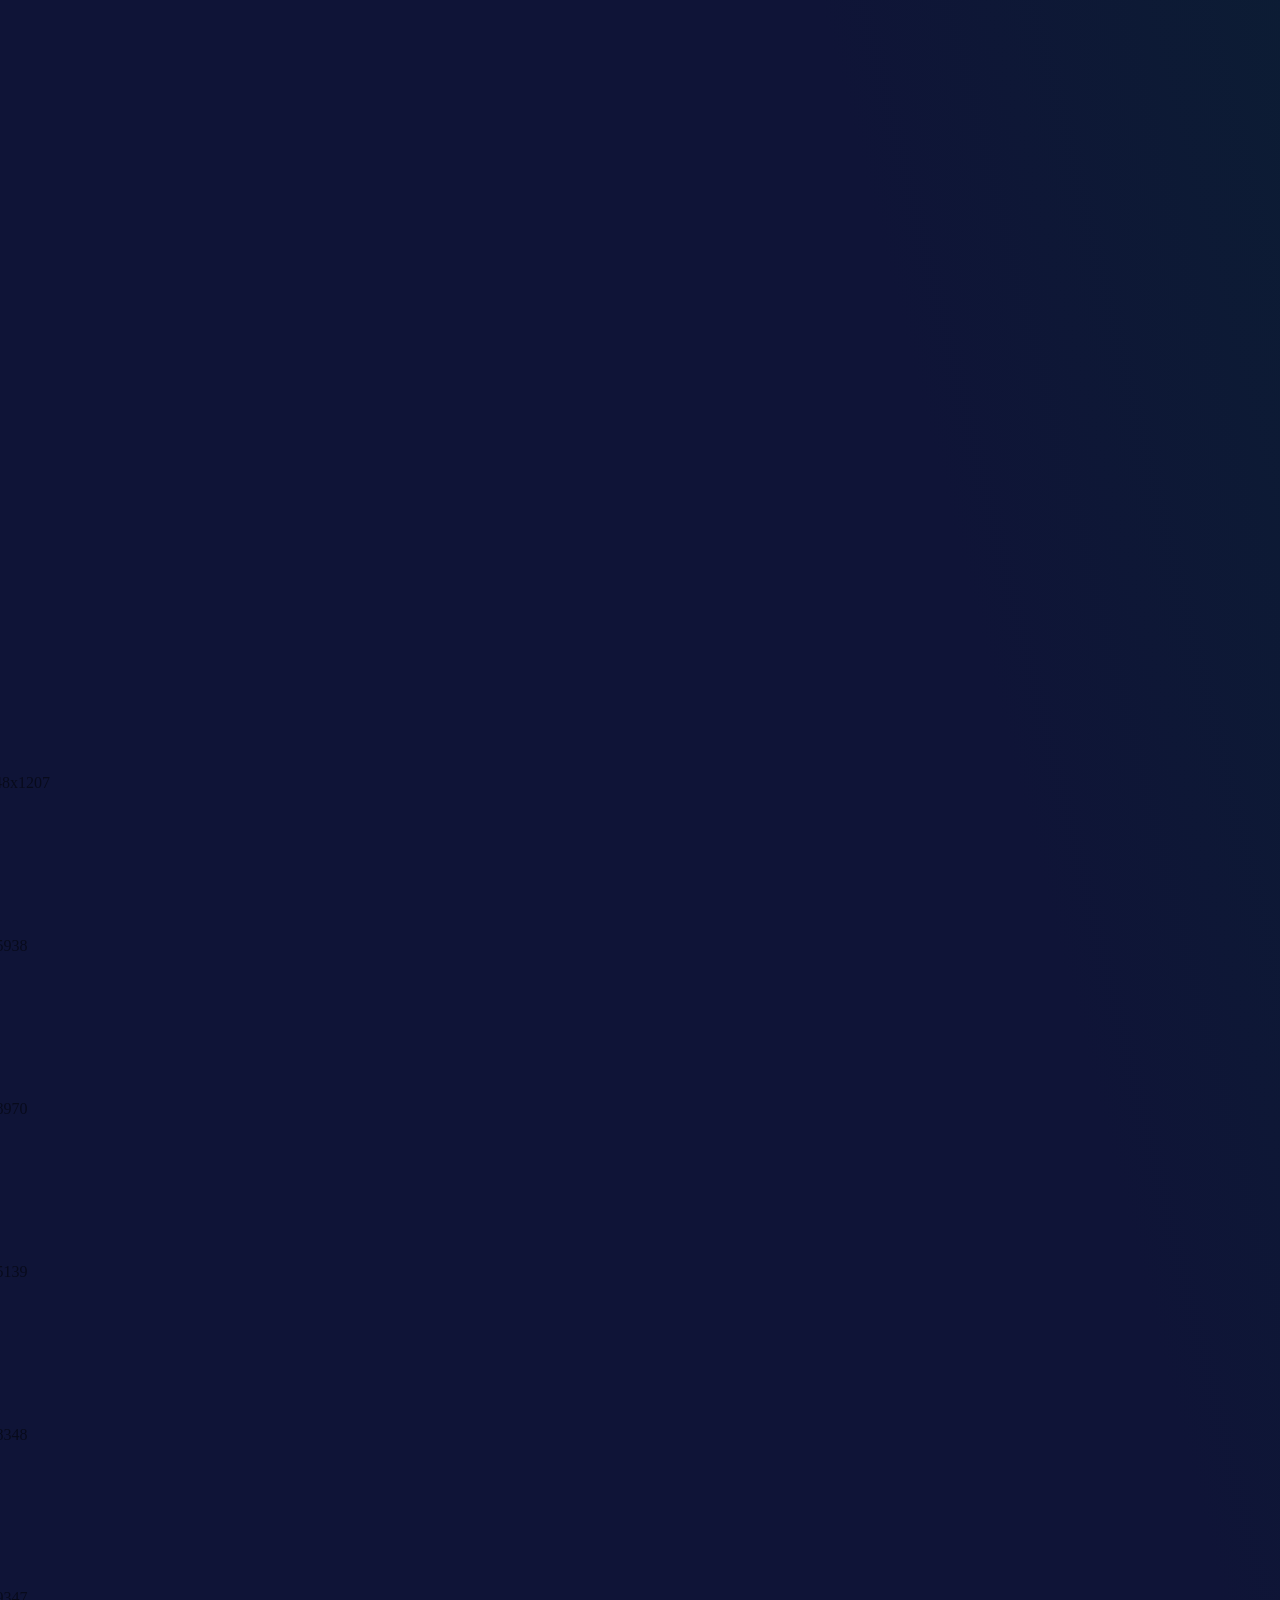
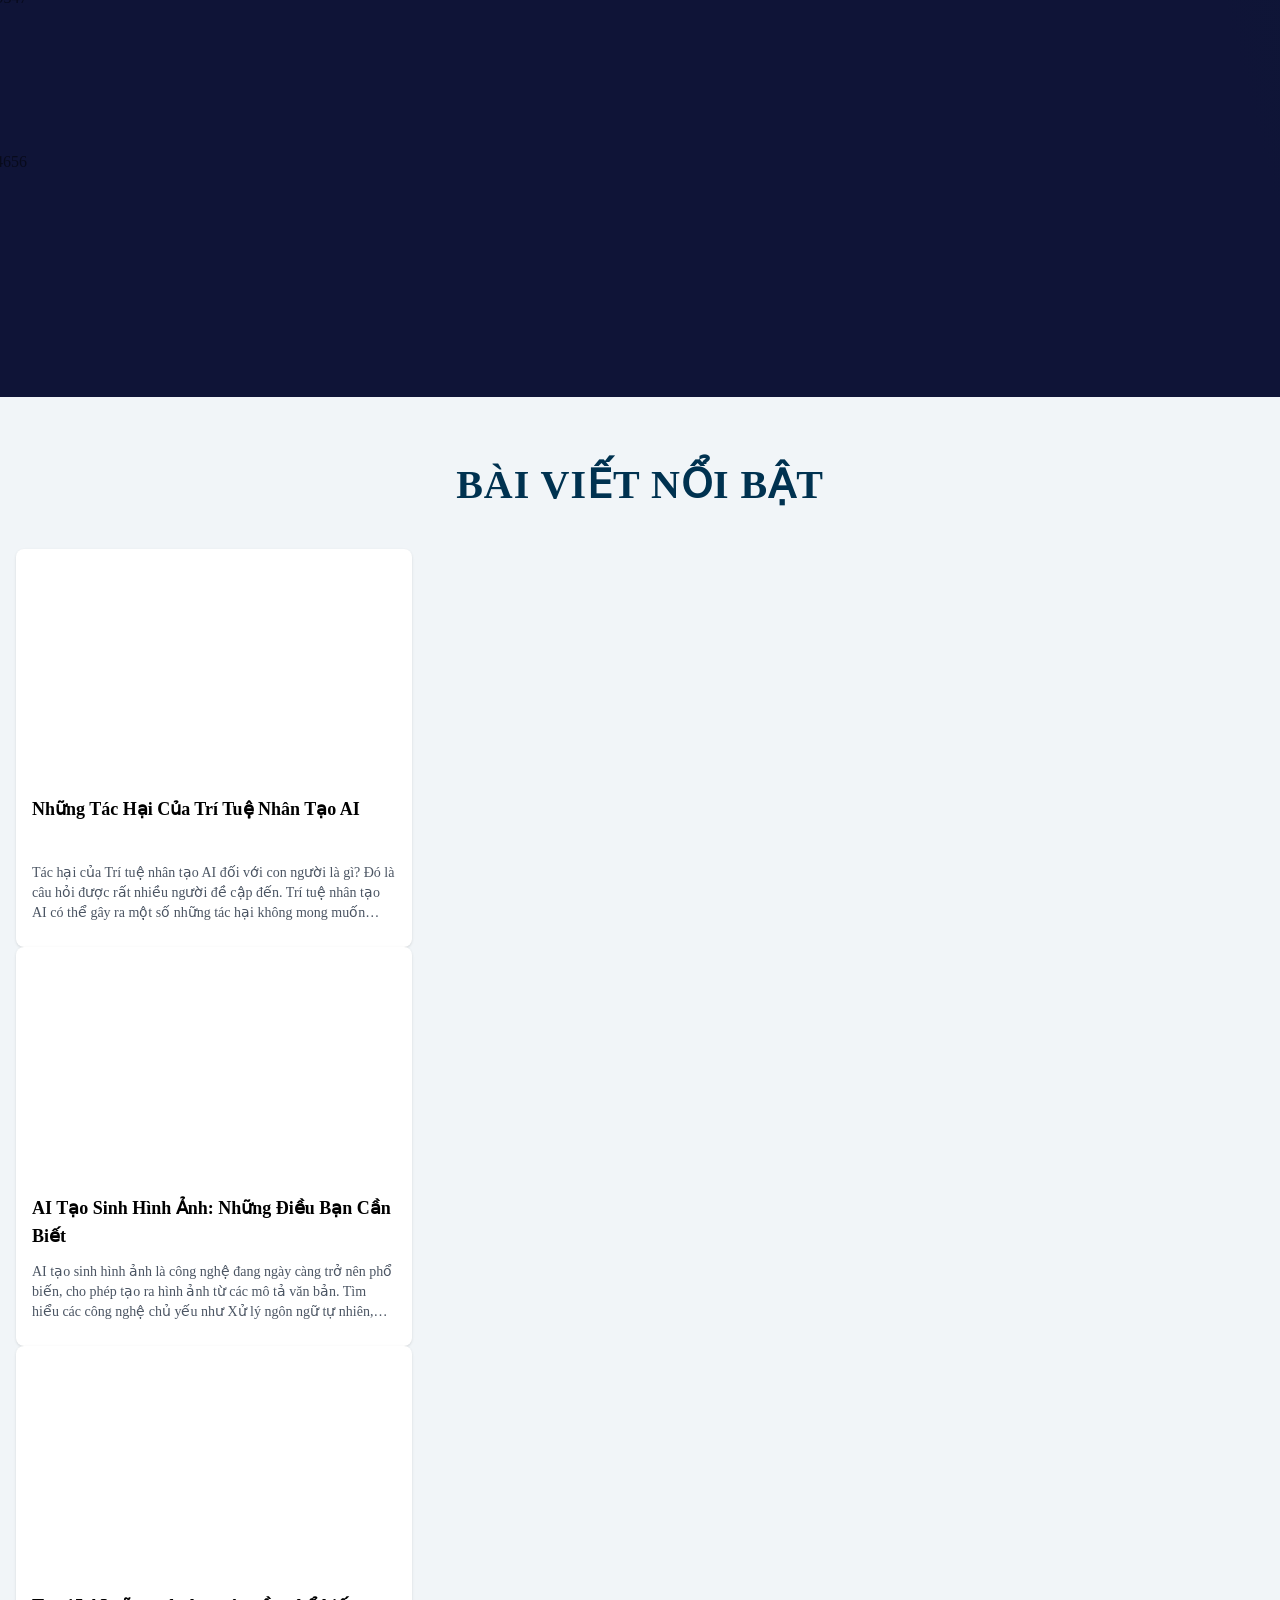
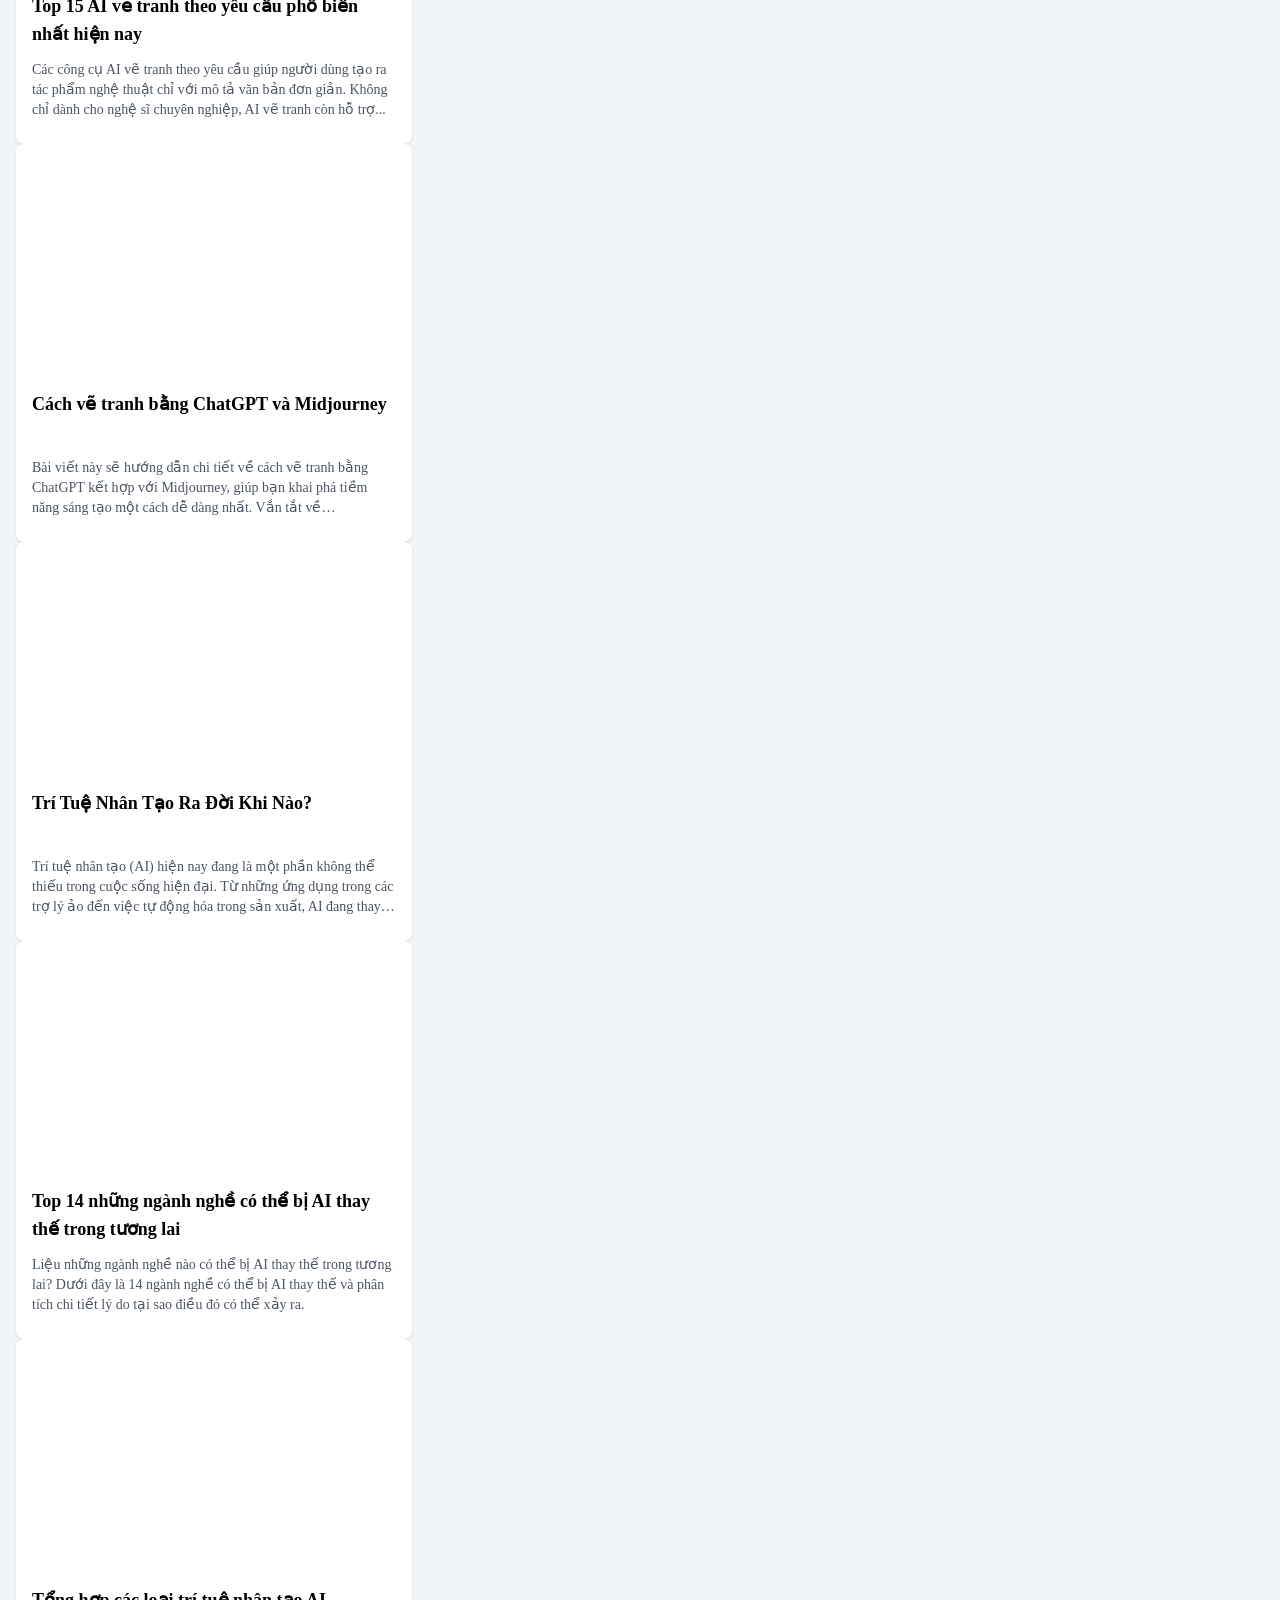
==== commit 97f3df83: "Update index.html" ====
--- a/index.html
+++ b/index.html
@@ -4006,7 +4006,7 @@
                                 <a href="#" class="text-lg font-semibold text-[#273167] text-center hover:underline">Thu
                                     Hoài</a>
 
-                                <p class="text-md text-gray-900 text-center">SĐT: 0988268131</p>
+                                <p class="text-md text-gray-900 text-center">SĐT: 0969192308</p>
 
                             </div>
                             <div class="relative w-32 h-32">
@@ -4051,10 +4051,9 @@
                         <div
                             class="swiper-slide flex flex-col items-center gap-3 border rounded-lg shadow p-4 bg-white min-h-[200px]">
                             <div class="flex flex-col items-center gap-2 flex-grow">
-                                <a href="#" class="text-lg font-semibold text-[#273167] text-center hover:underline">Thu
-                                    Hoài</a>
-
-                                <p class="text-md text-gray-900 text-center">SĐT: 0969192308</p>
+                                <a href="#" class="text-lg font-semibold text-[#273167] text-center hover:underline">Ngọc Mai</a>
+
+                                <p class="text-md text-gray-900 text-center">SĐT: 0896101124</p>
 
                             </div>
                             <div class="relative w-32 h-32">
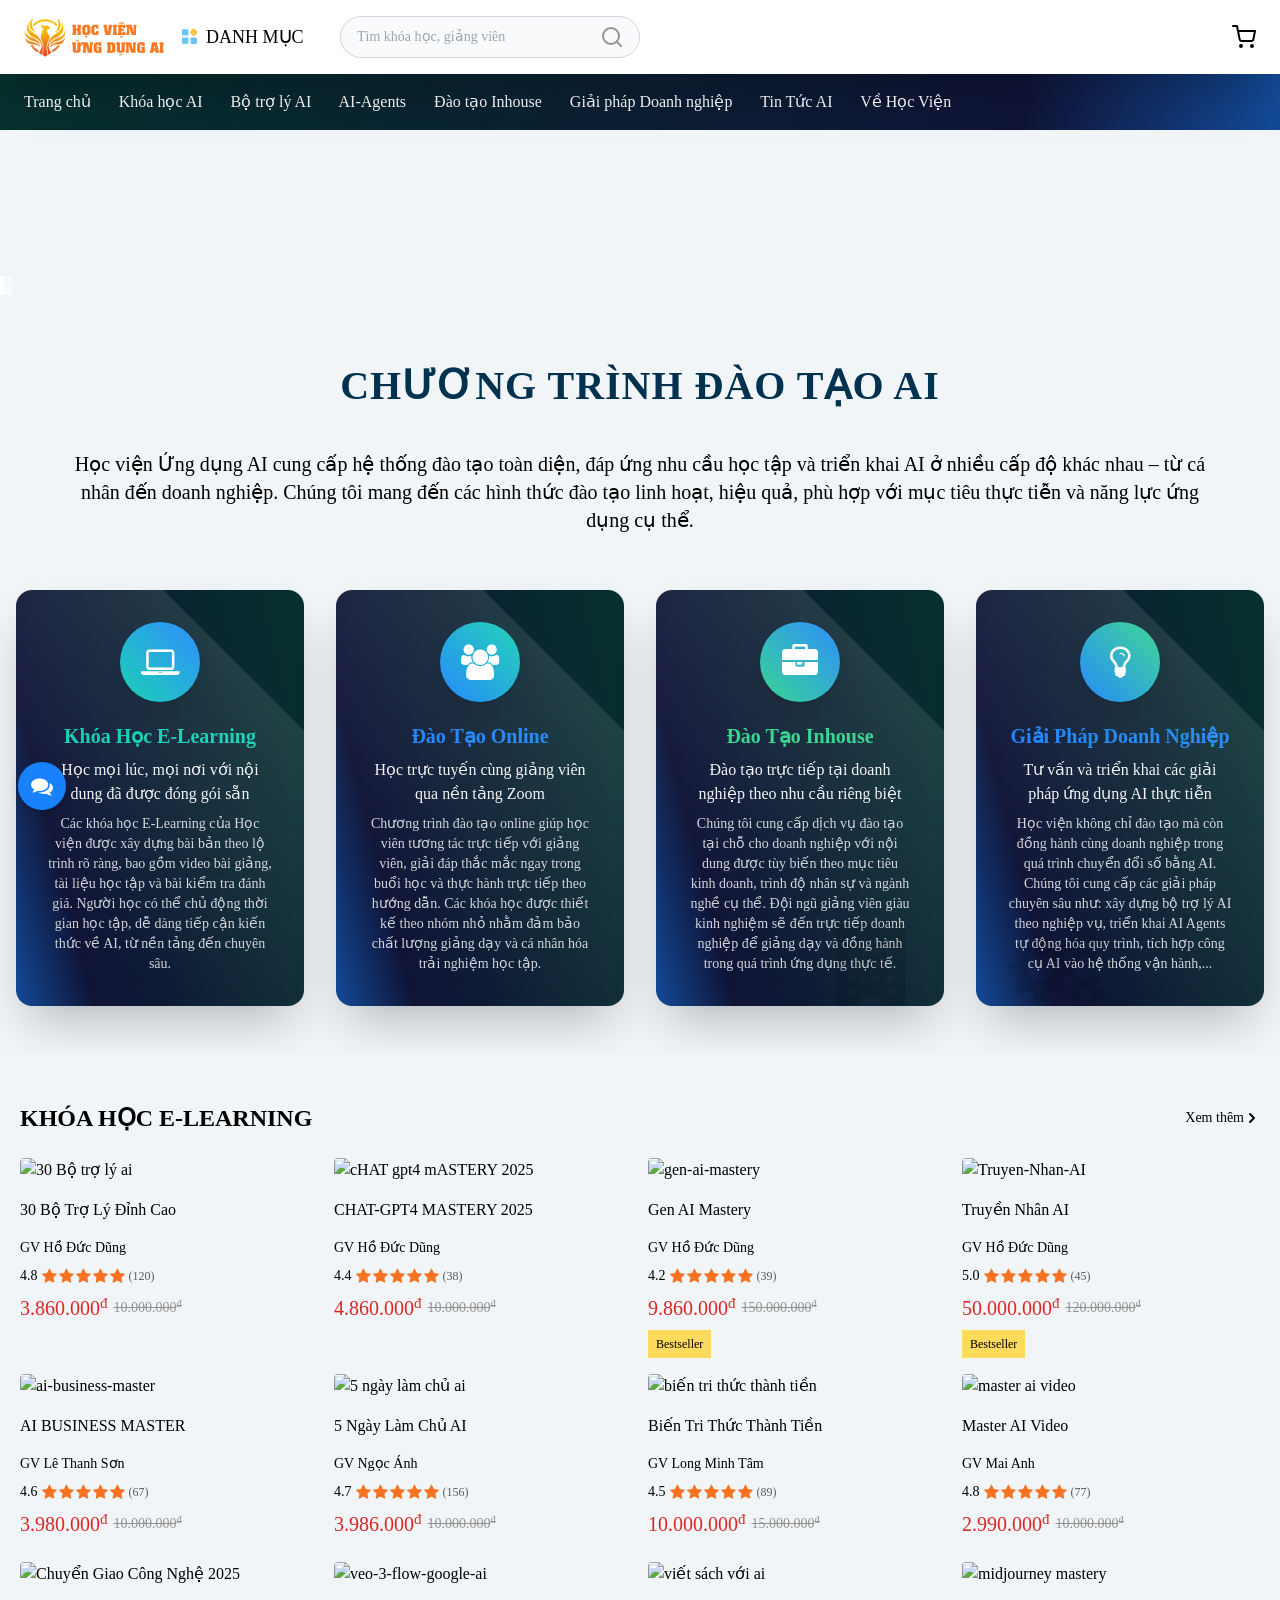
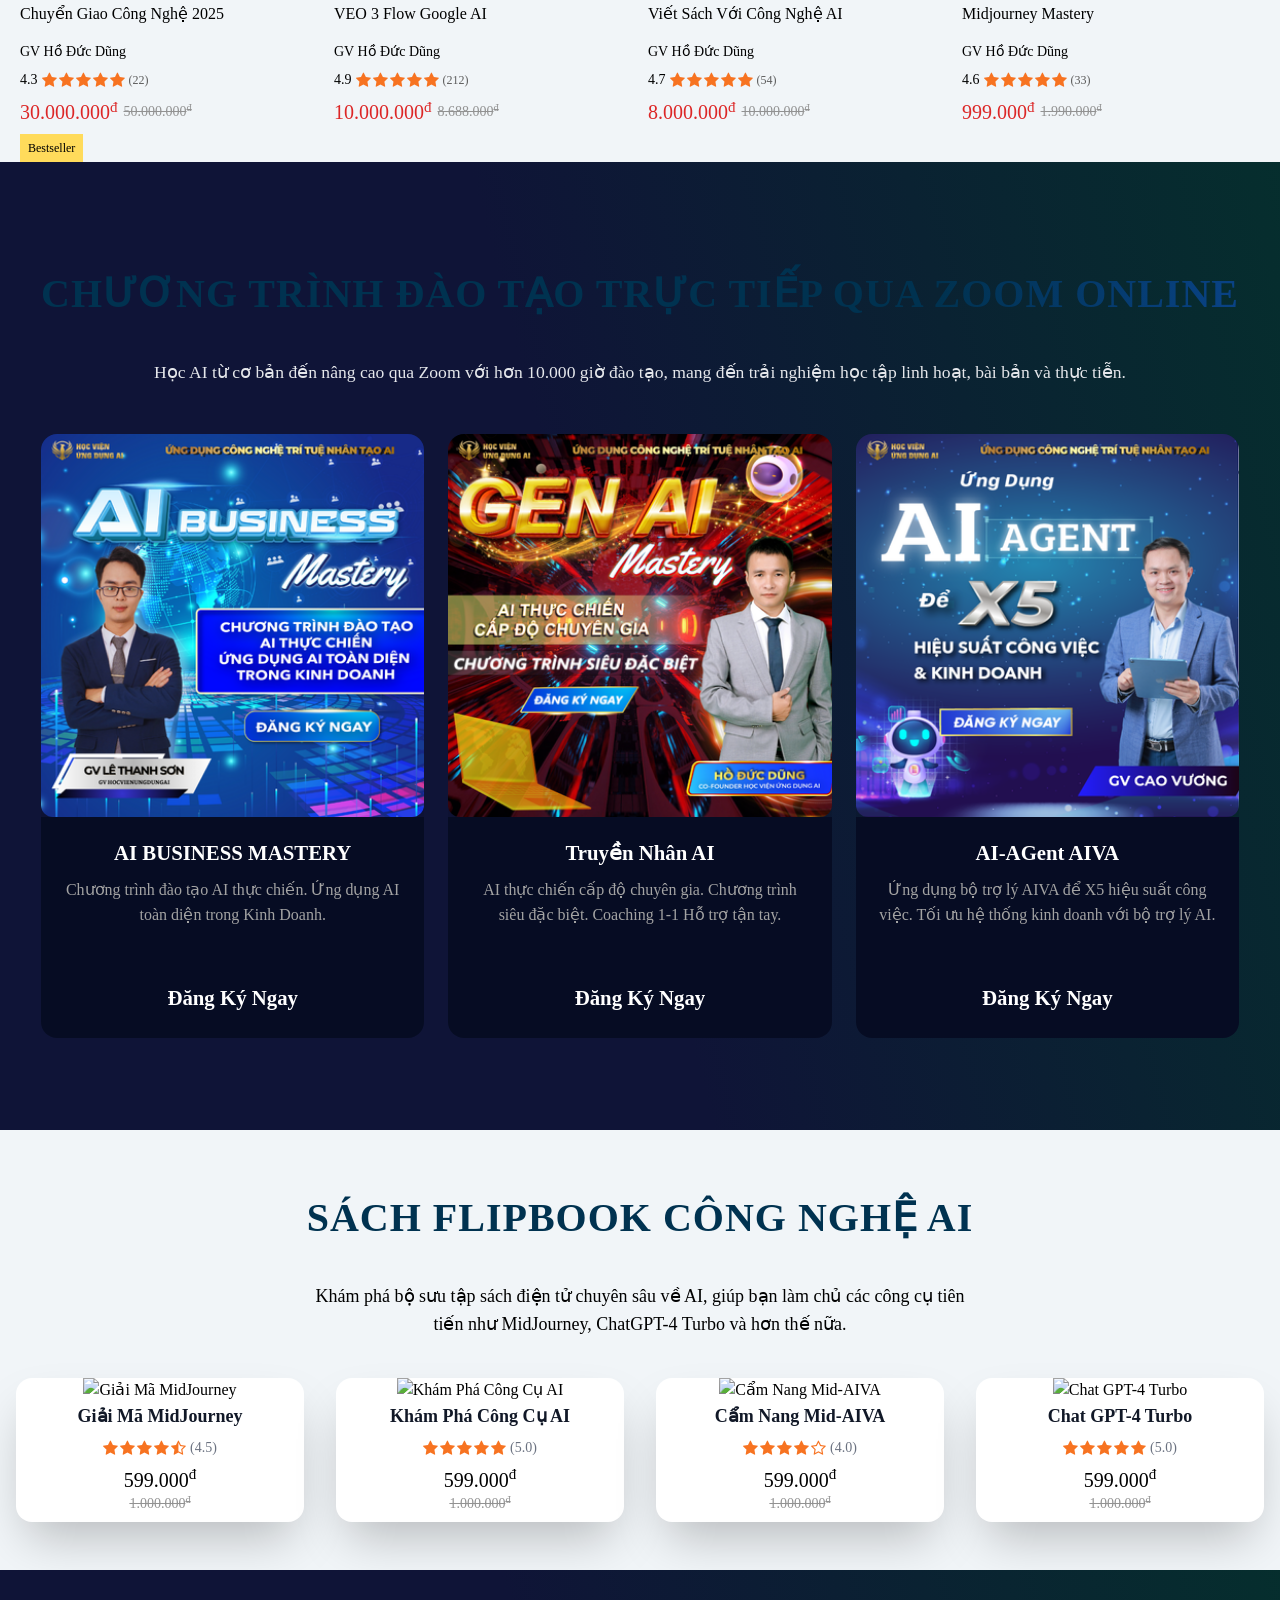
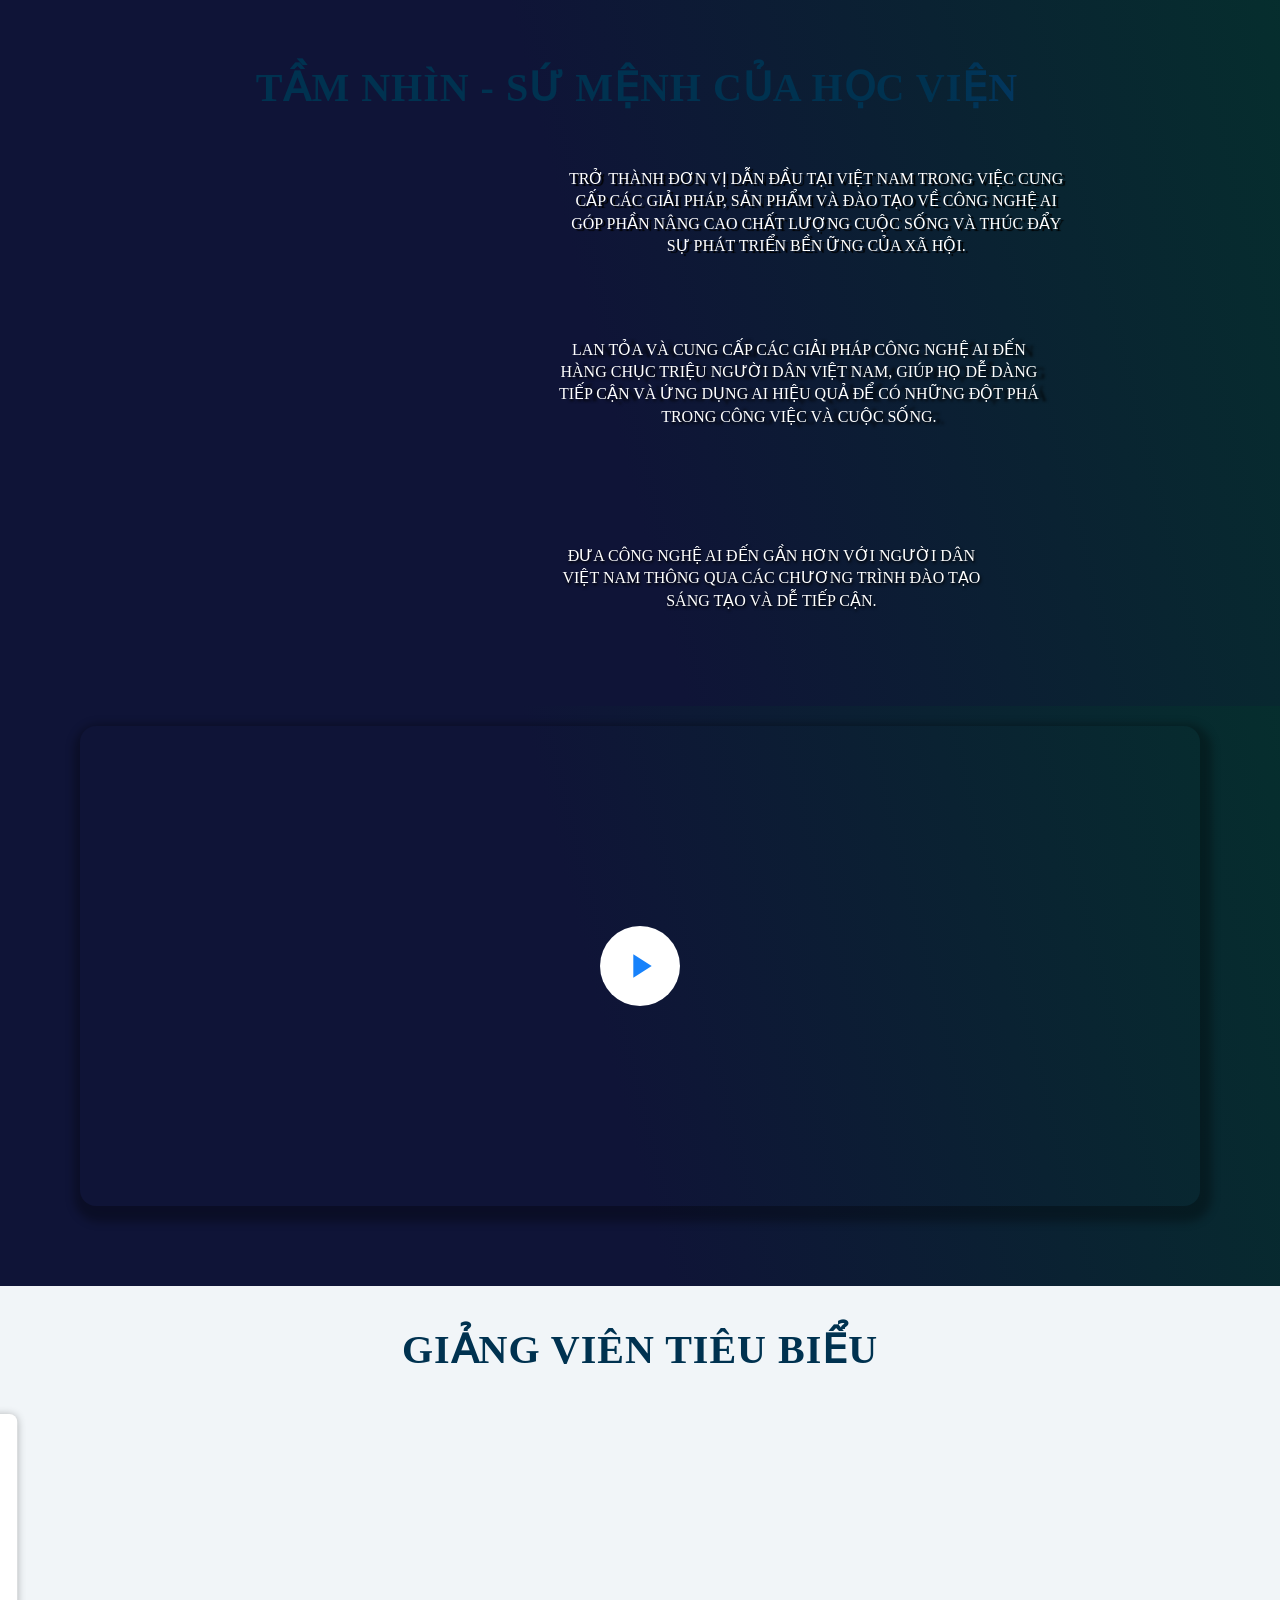
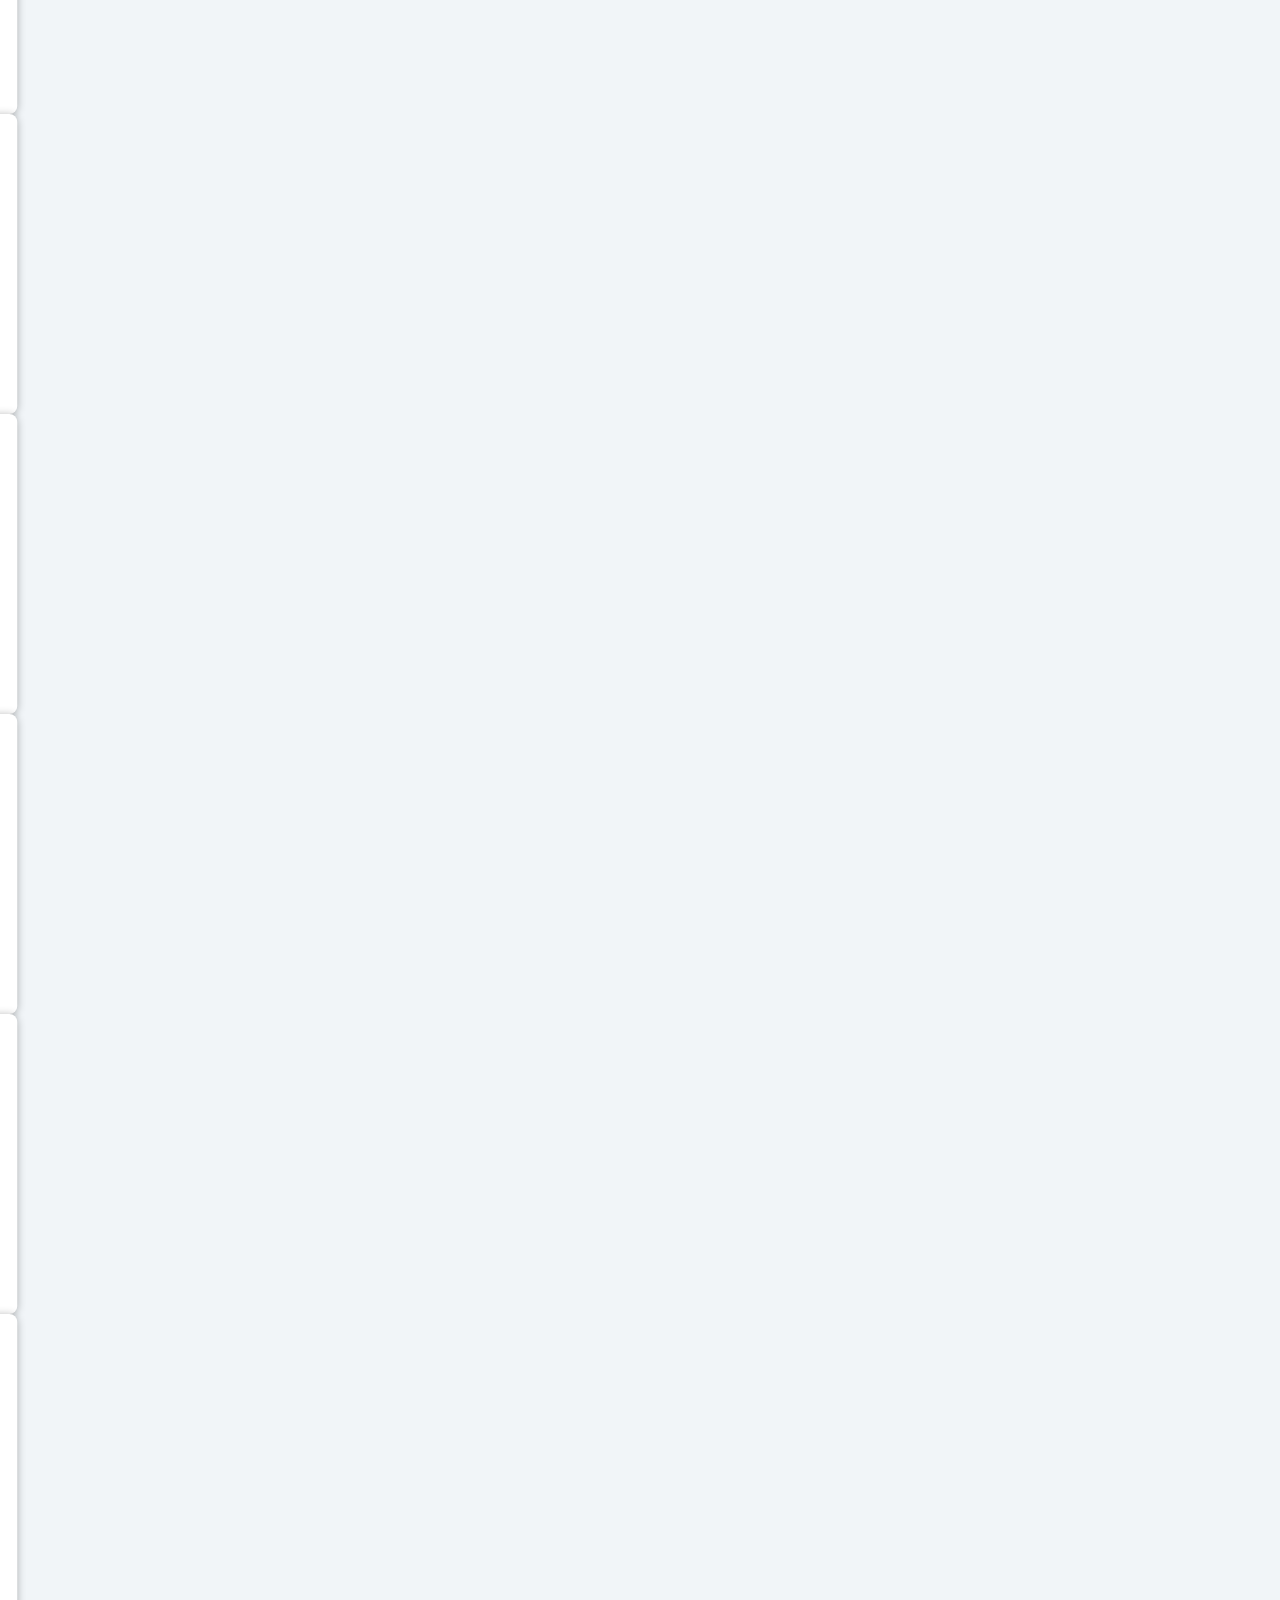
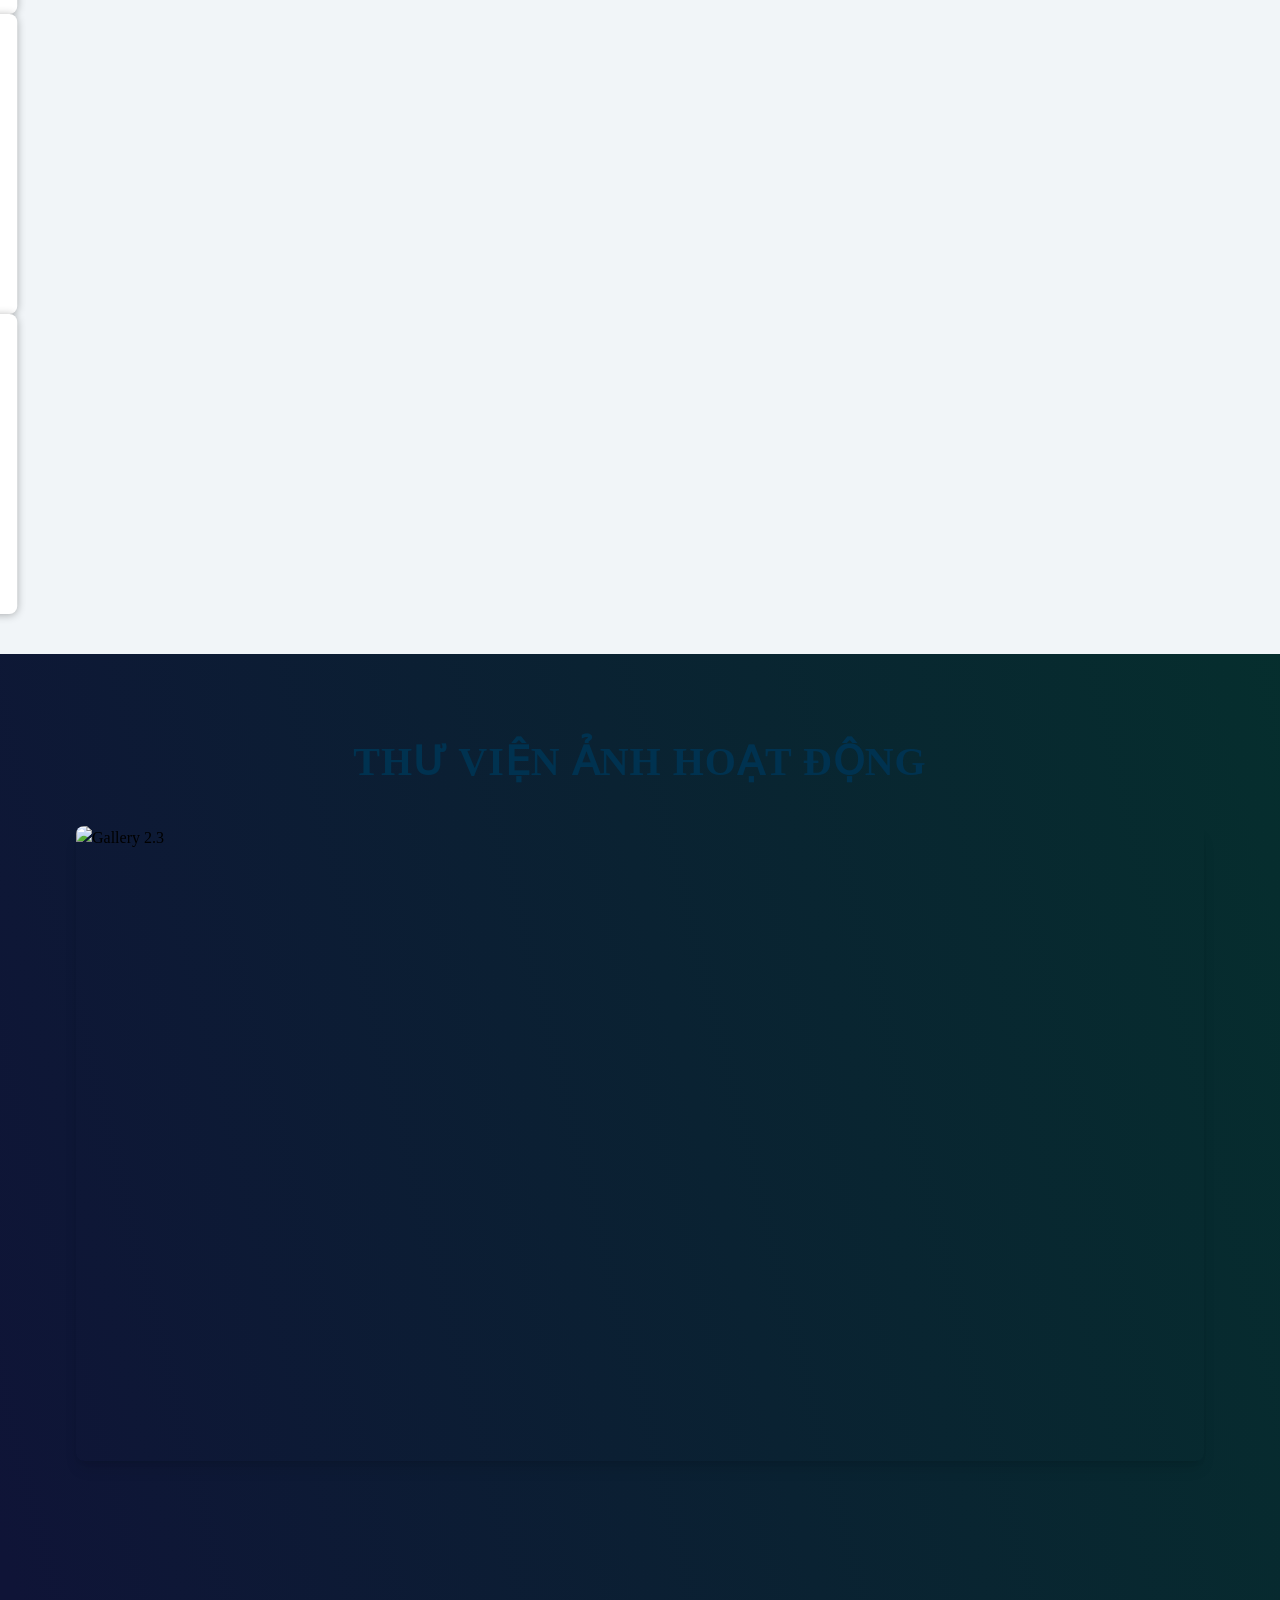
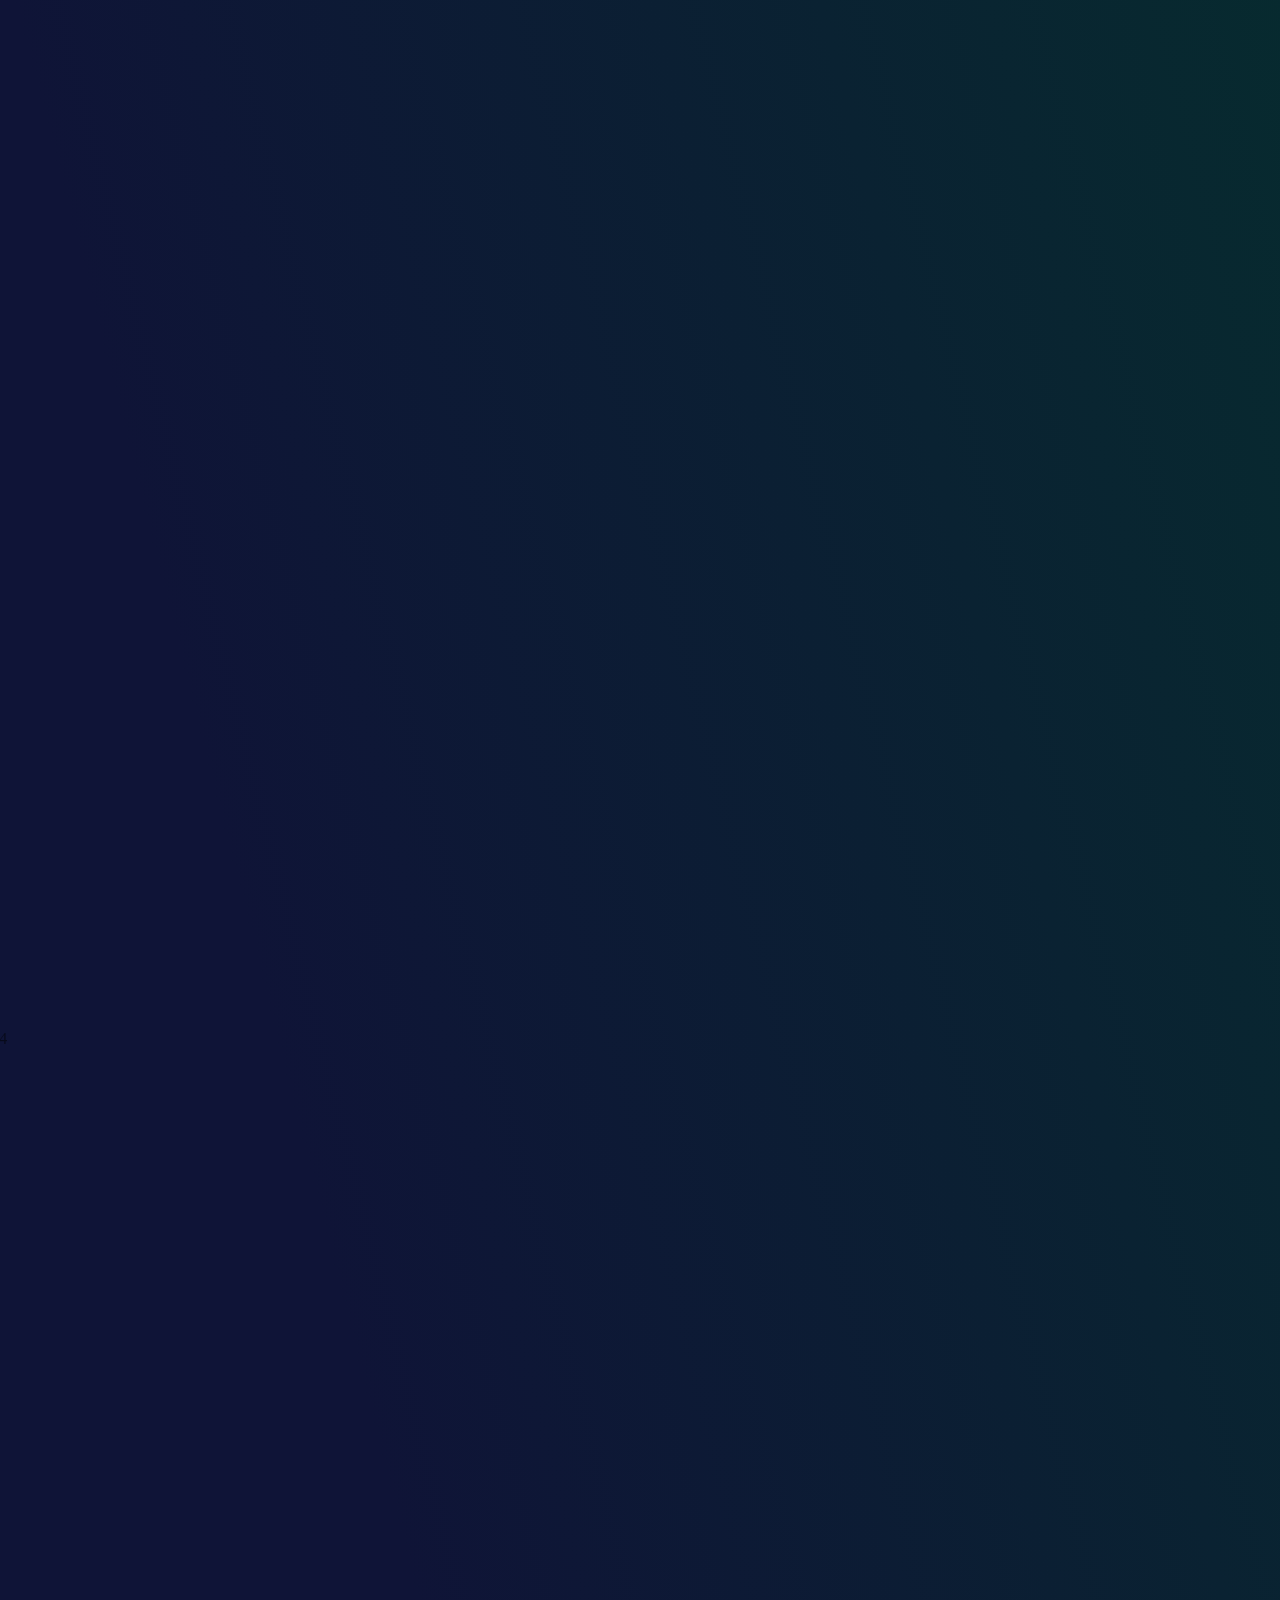
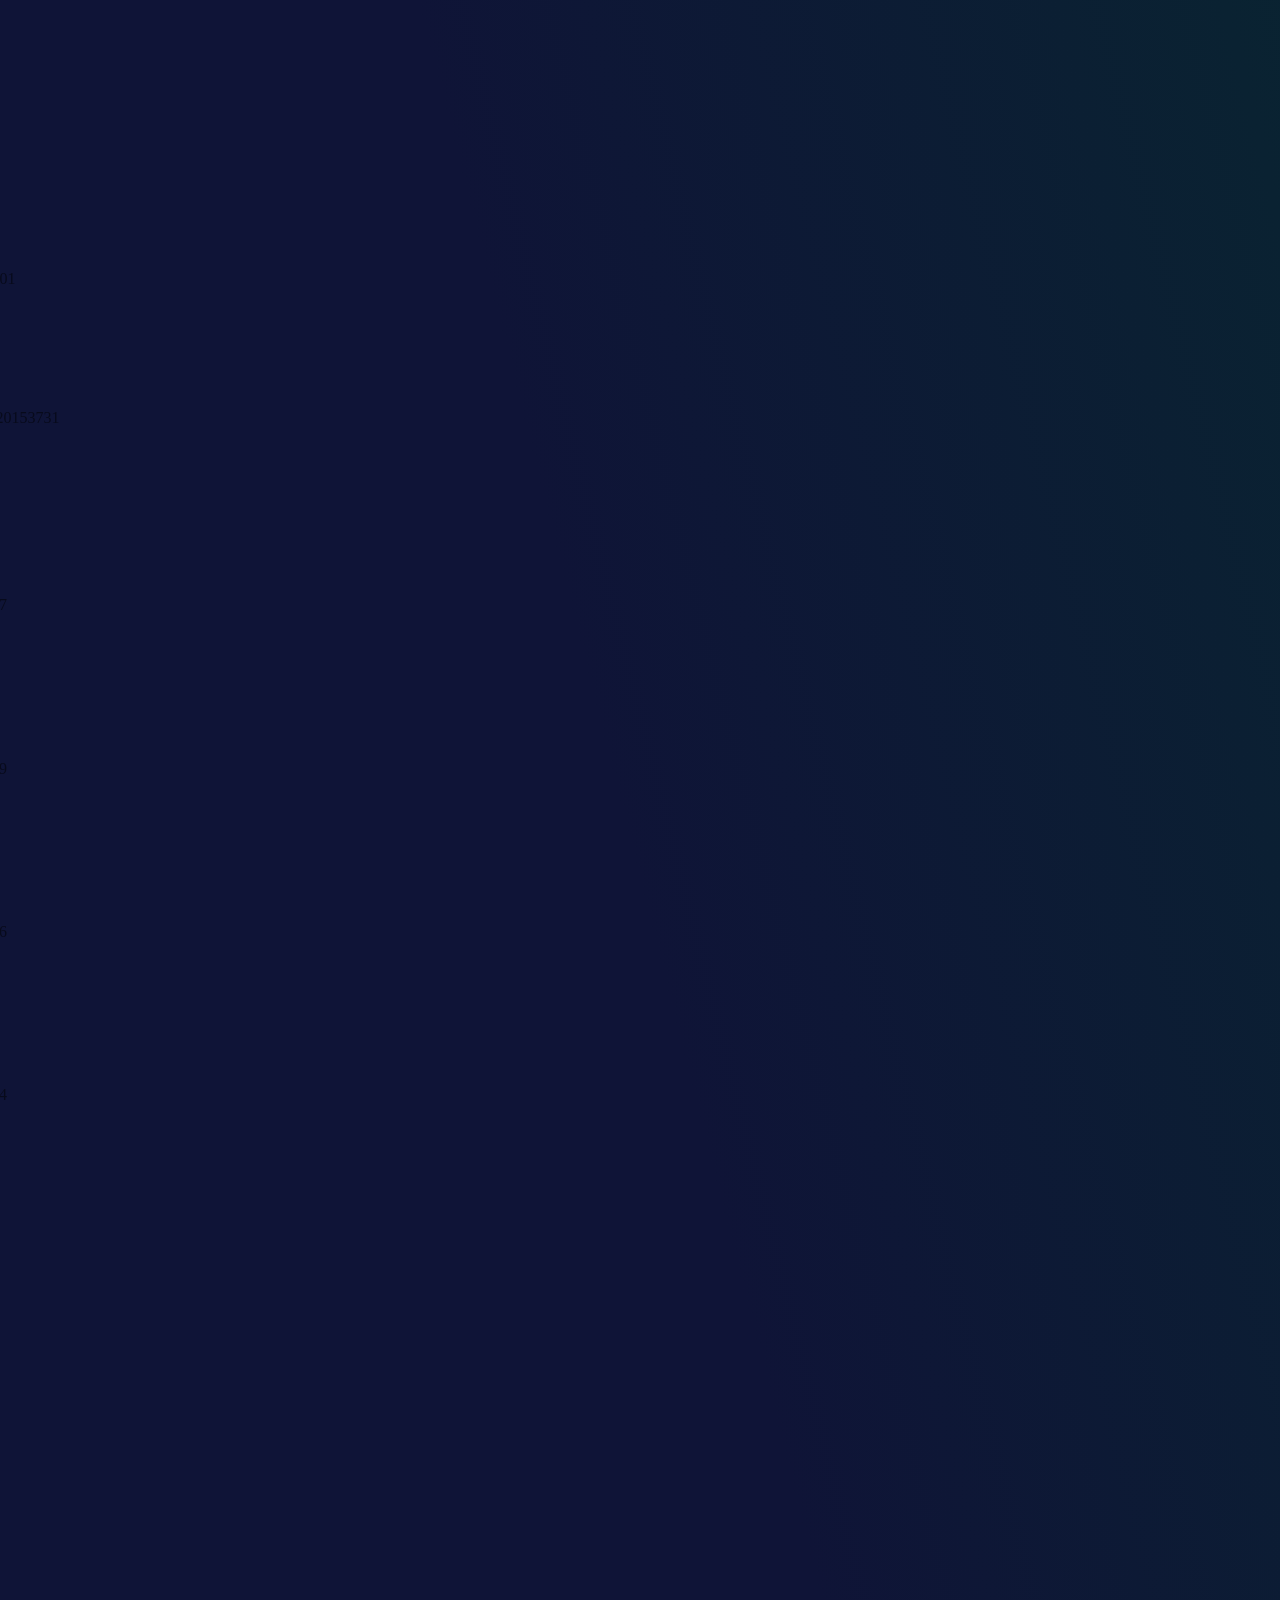
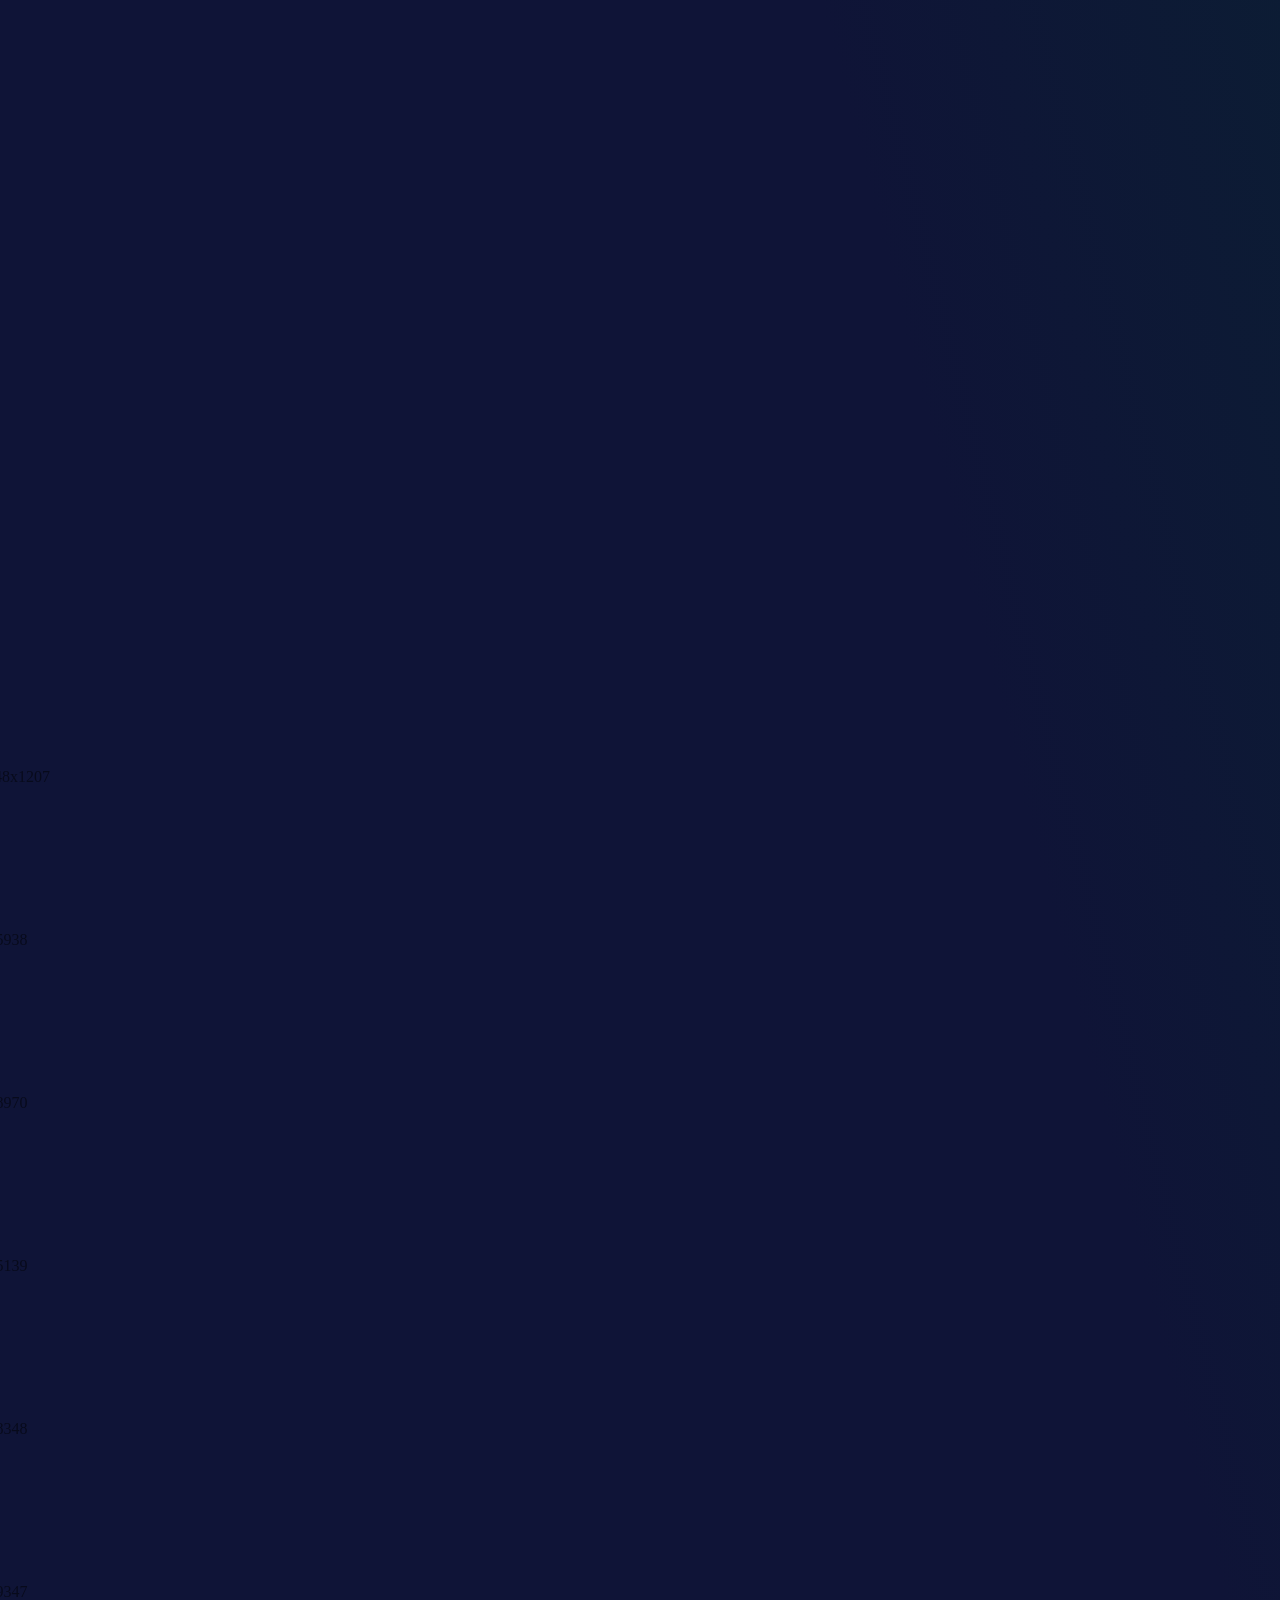
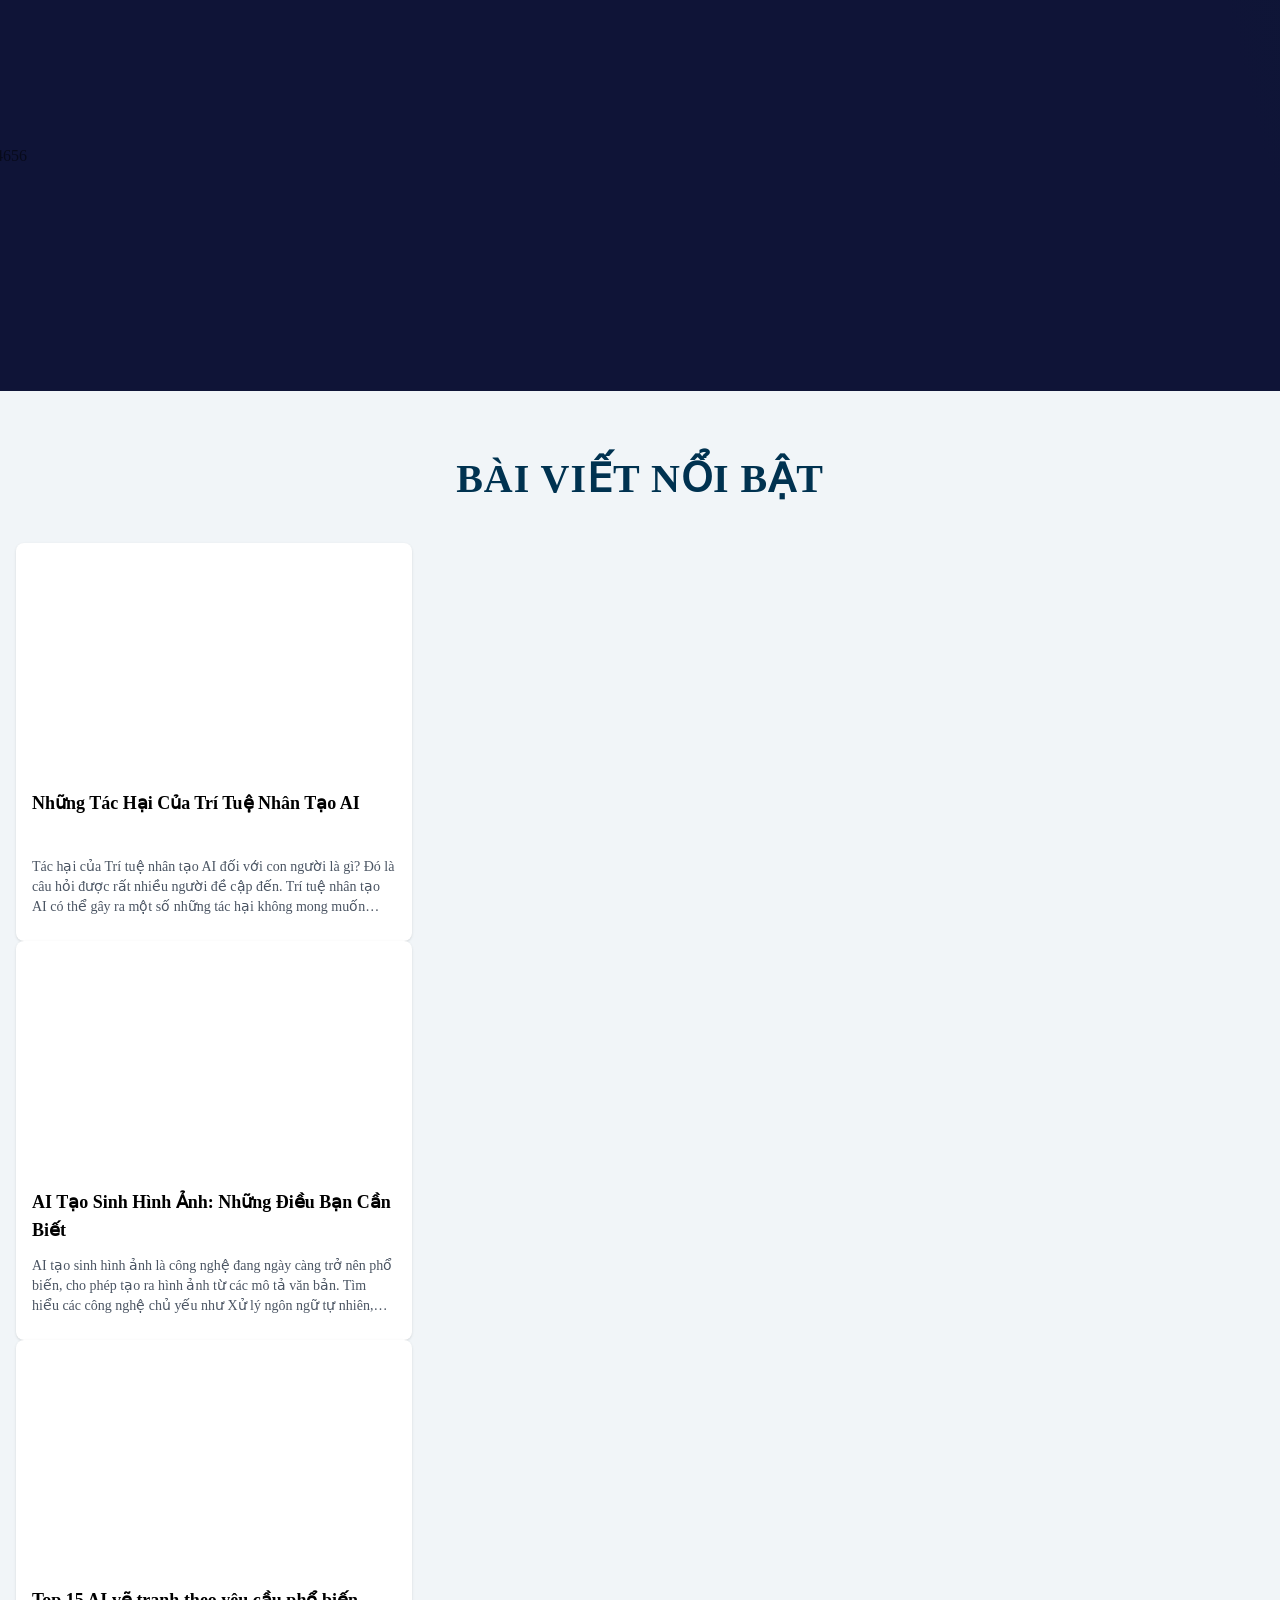
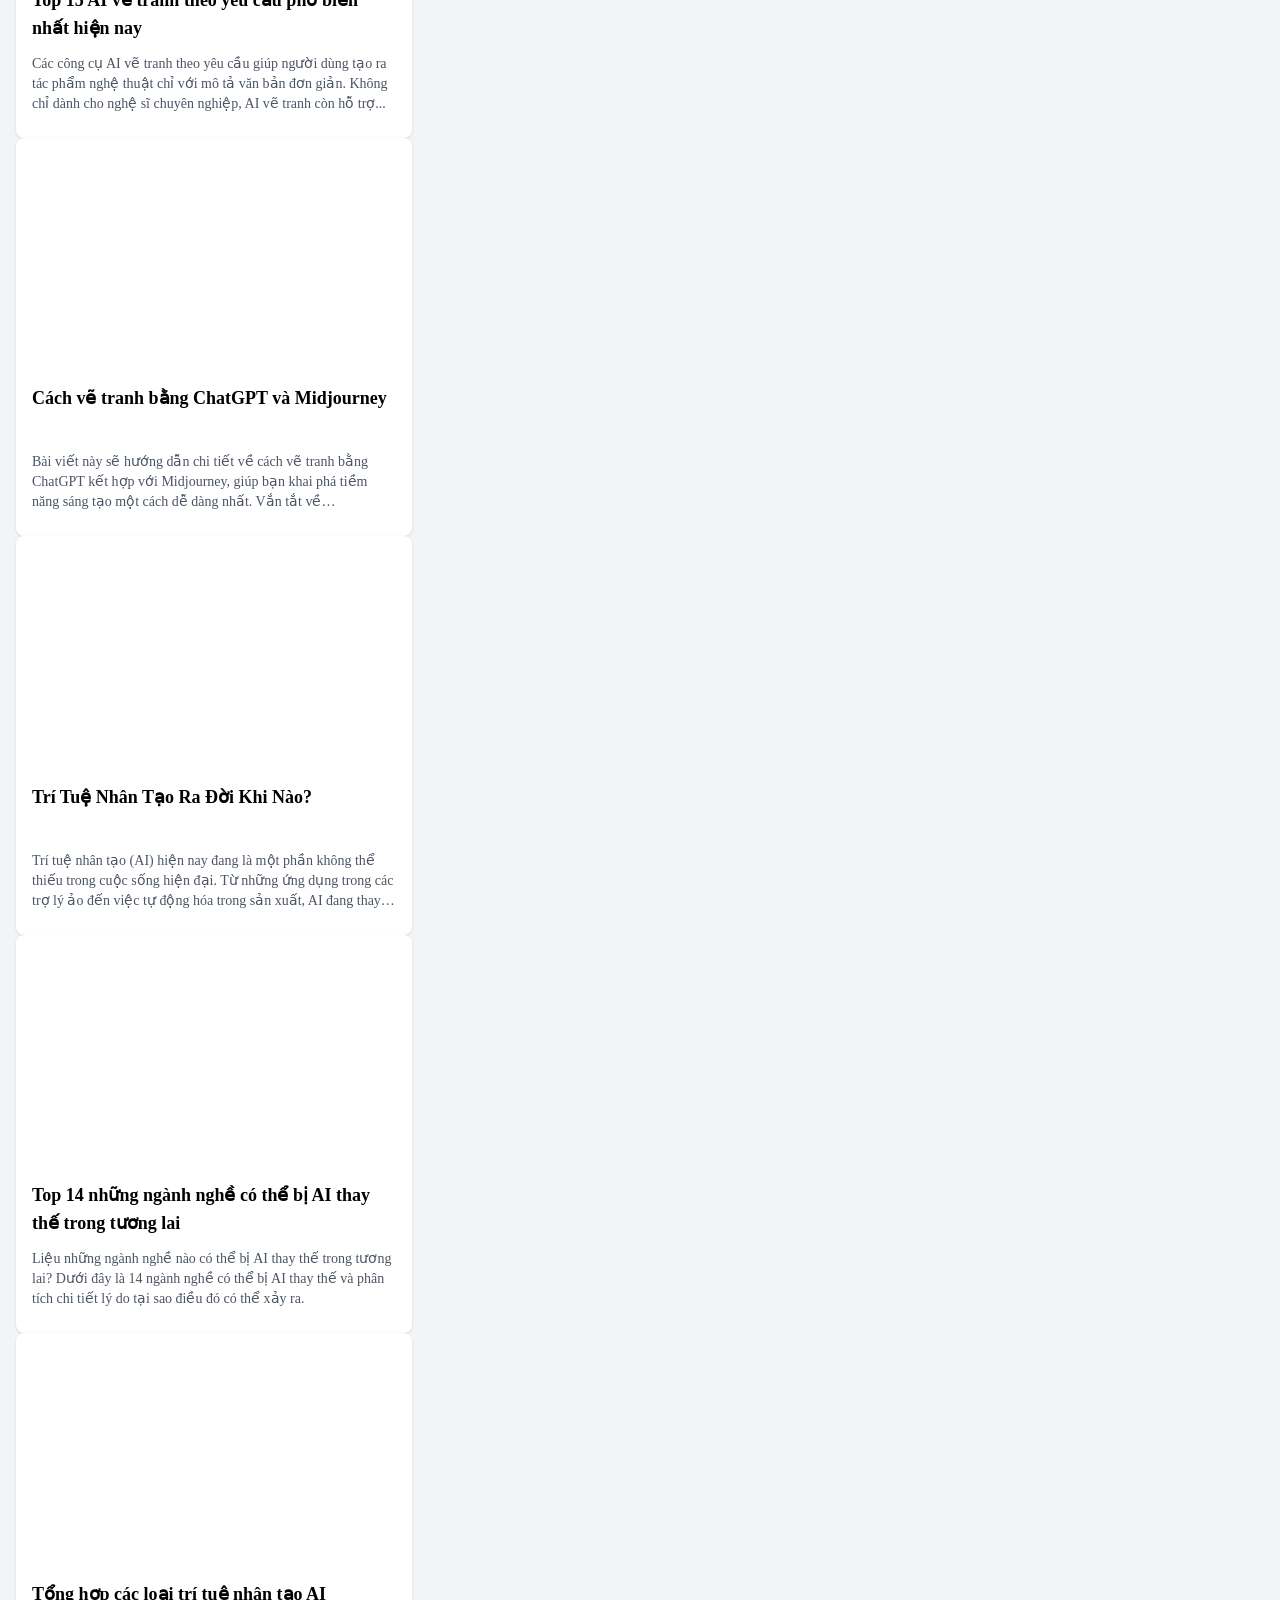
==== commit 65165161: "Add files via upload" ====
--- a/index.html
+++ b/index.html
@@ -4006,7 +4006,7 @@
                                 <a href="#" class="text-lg font-semibold text-[#273167] text-center hover:underline">Thu
                                     Hoài</a>
 
-                                <p class="text-md text-gray-900 text-center">SĐT: 0969192308</p>
+                                <p class="text-md text-gray-900 text-center">SĐT: 0988268131</p>
 
                             </div>
                             <div class="relative w-32 h-32">
@@ -4022,7 +4022,7 @@
                                     class="text-lg font-semibold text-[#273167] text-center hover:underline">Trang
                                     Linh</a>
 
-                                <p class="text-md text-gray-900 text-center">SĐT: 0356101112</p>
+                                <p class="text-md text-gray-900 text-center">SĐT: 0896101124</p>
 
                             </div>
                             <div class="relative w-32 h-32">
@@ -4051,9 +4051,10 @@
                         <div
                             class="swiper-slide flex flex-col items-center gap-3 border rounded-lg shadow p-4 bg-white min-h-[200px]">
                             <div class="flex flex-col items-center gap-2 flex-grow">
-                                <a href="#" class="text-lg font-semibold text-[#273167] text-center hover:underline">Ngọc Mai</a>
-
-                                <p class="text-md text-gray-900 text-center">SĐT: 0896101124</p>
+                                <a href="#" class="text-lg font-semibold text-[#273167] text-center hover:underline">Thu
+                                    Hoài</a>
+
+                                <p class="text-md text-gray-900 text-center">SĐT: 0969192308</p>
 
                             </div>
                             <div class="relative w-32 h-32">
@@ -4591,4 +4592,4 @@
     </script>
 </body>
 
-</html>
+</html>
